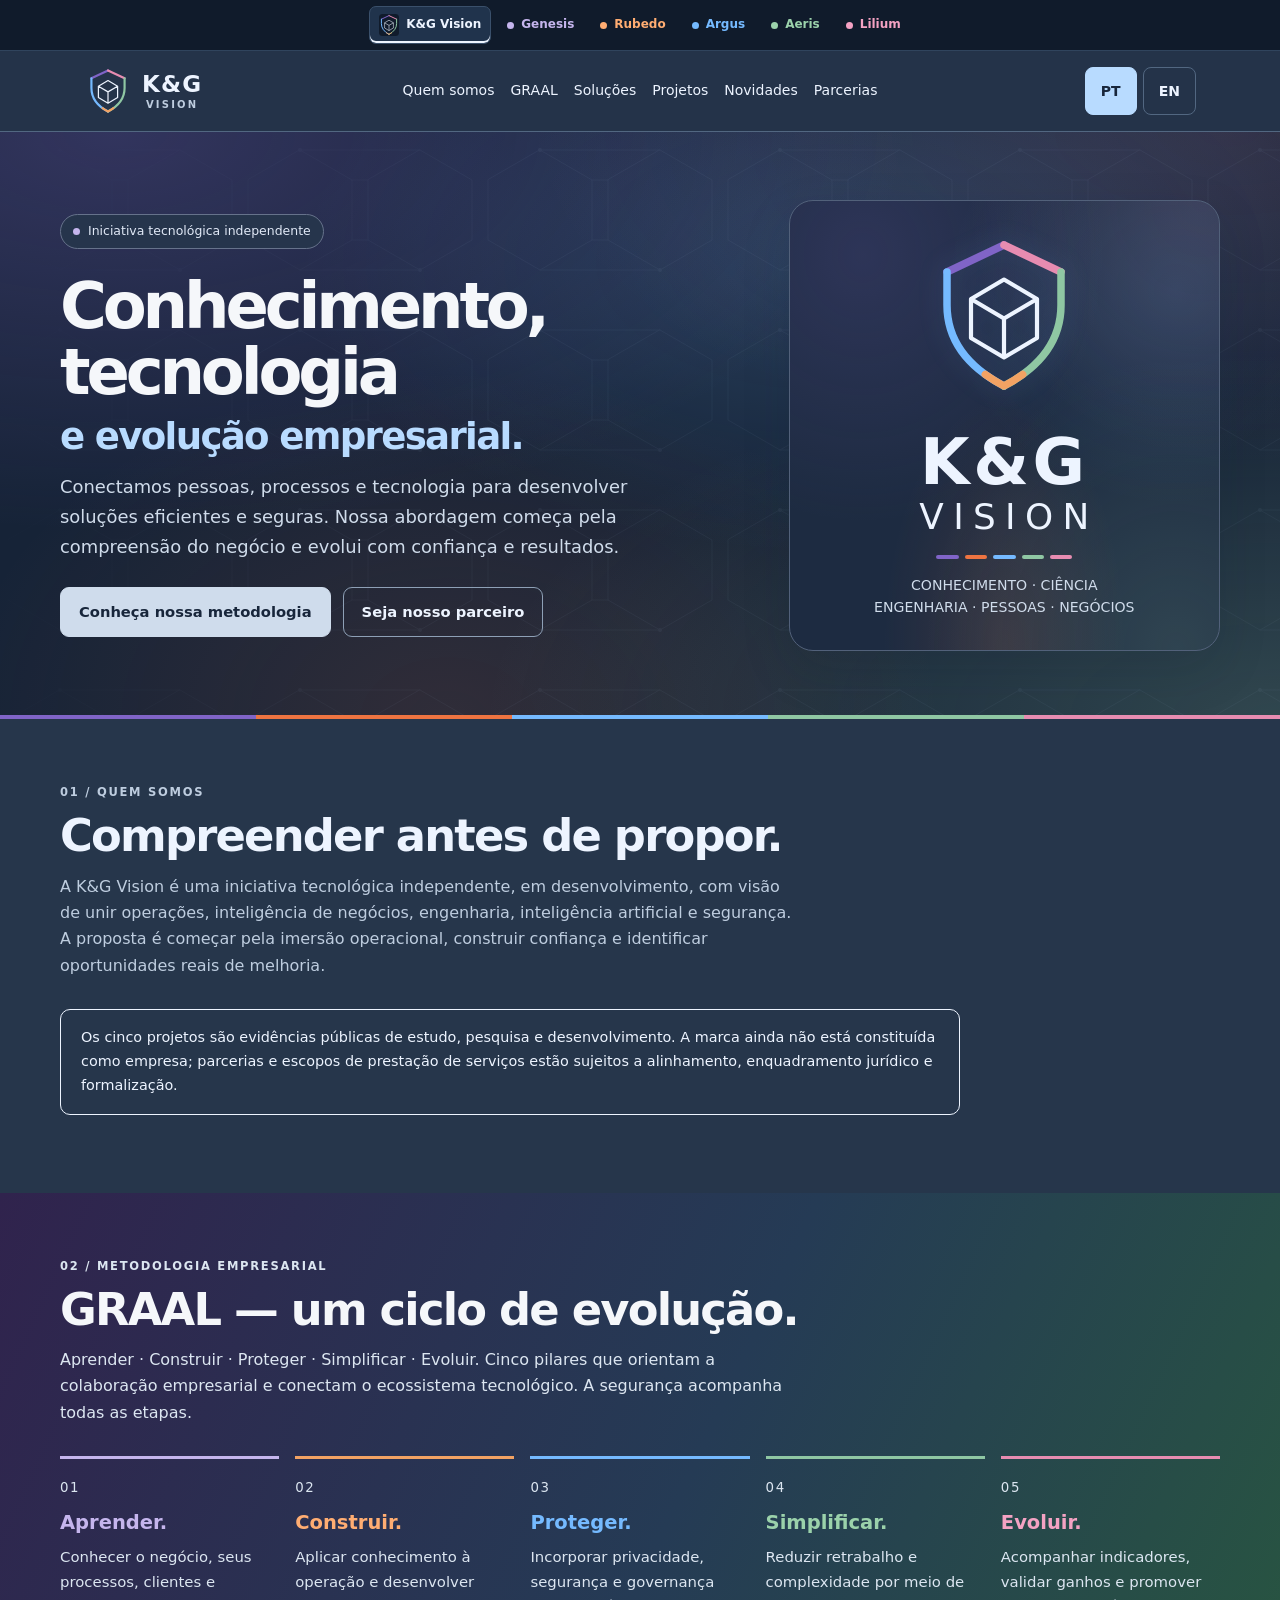
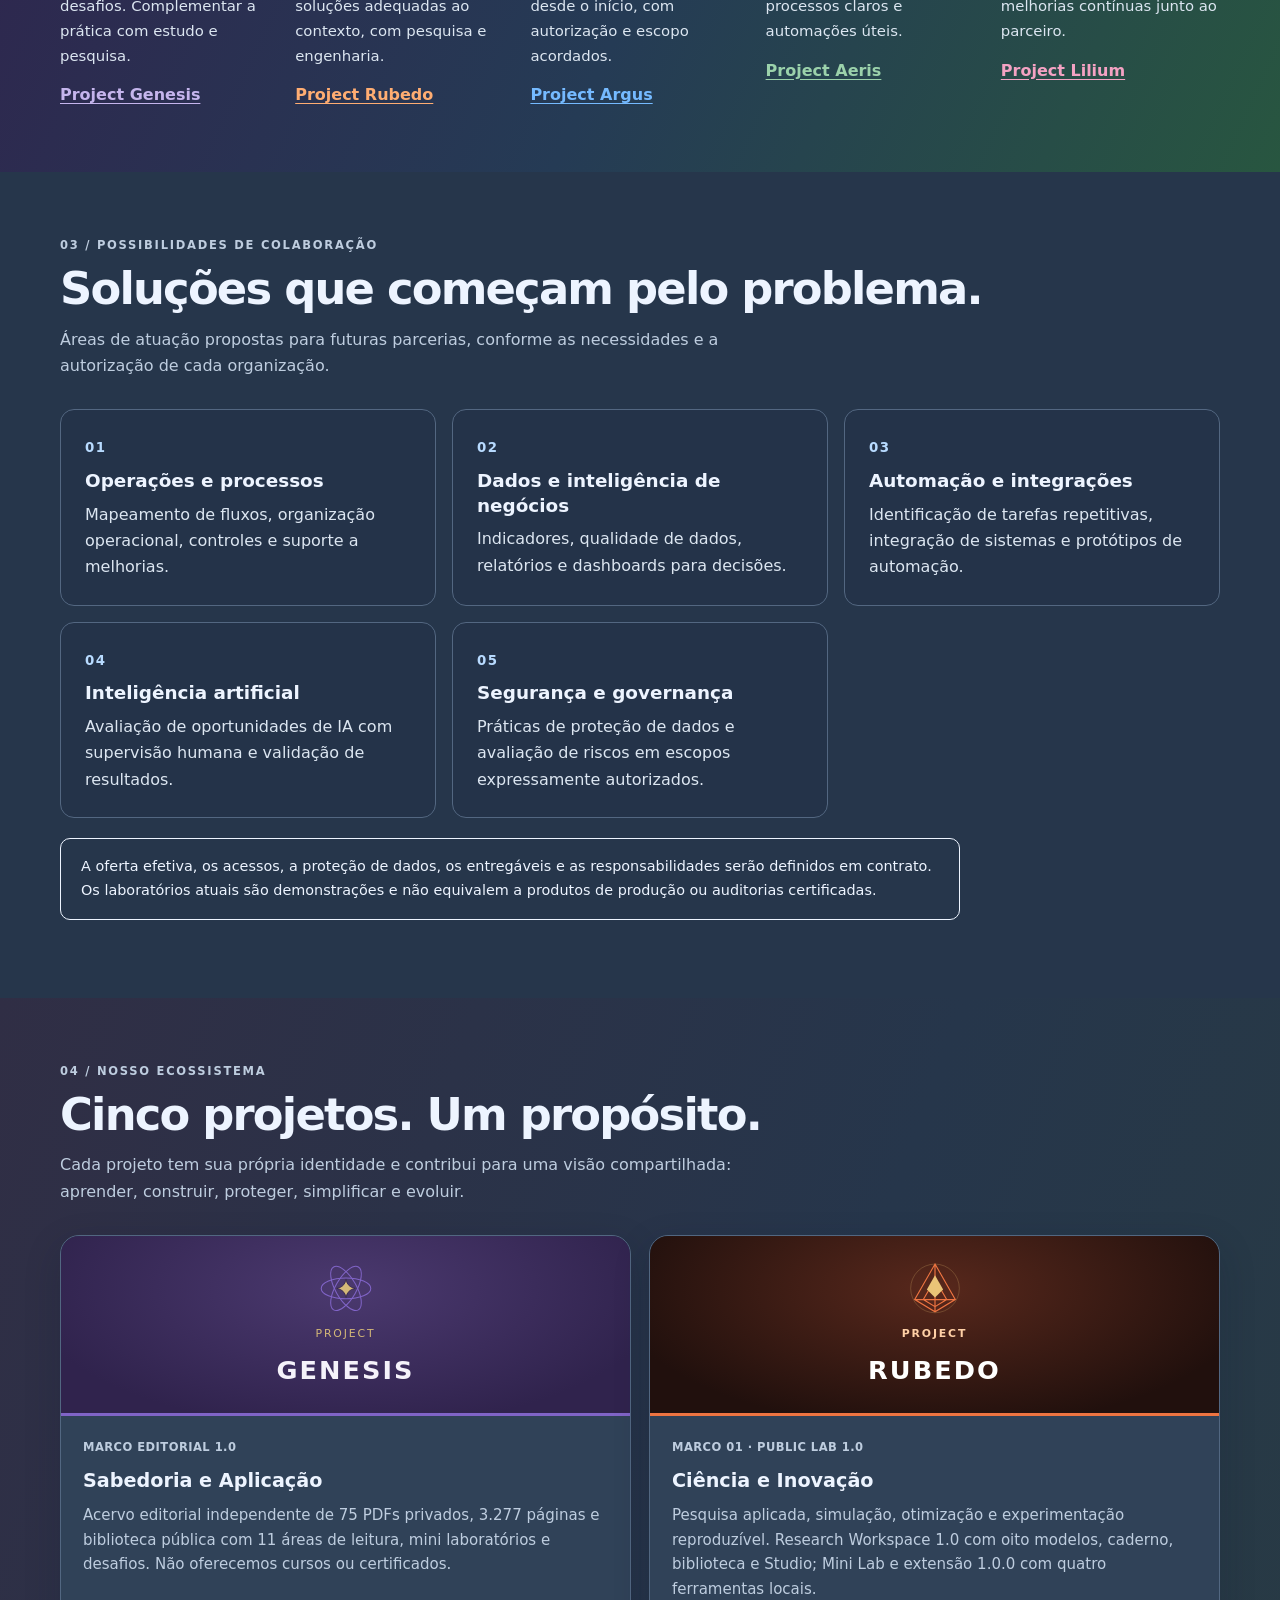
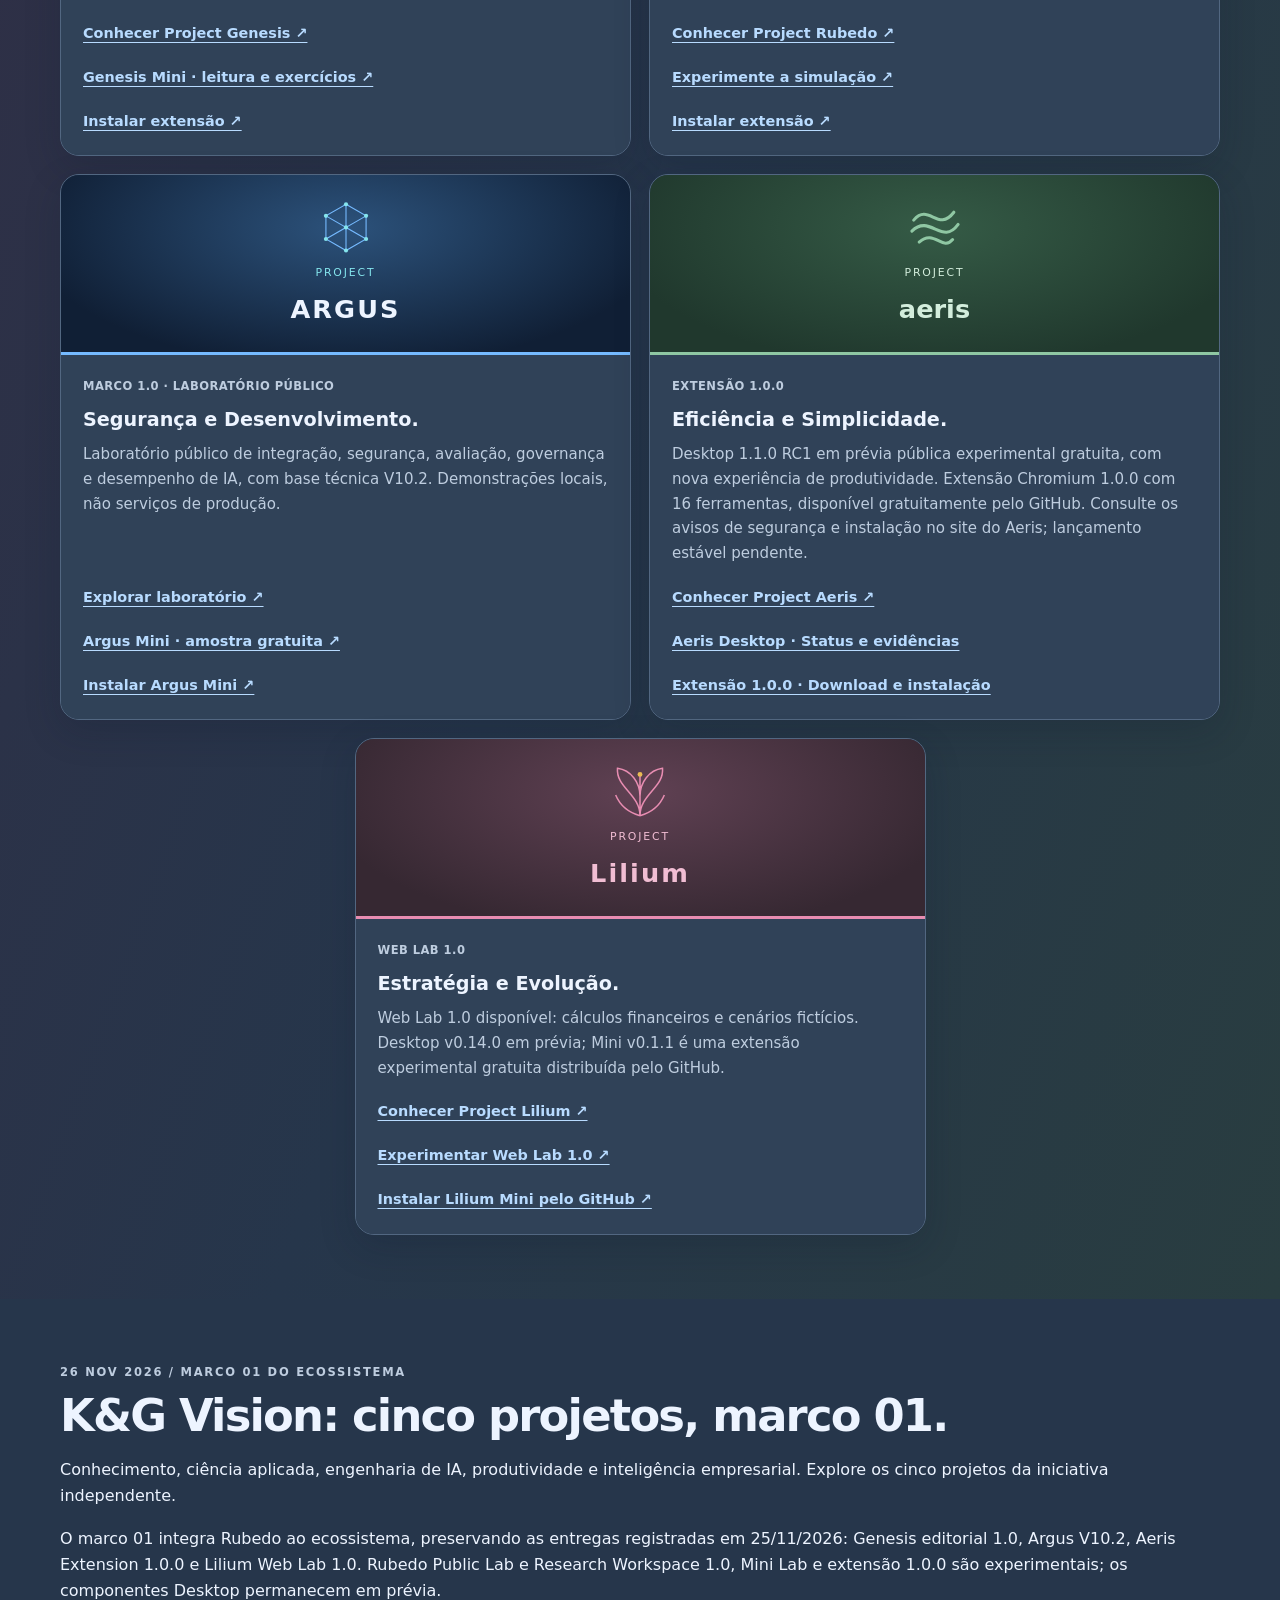
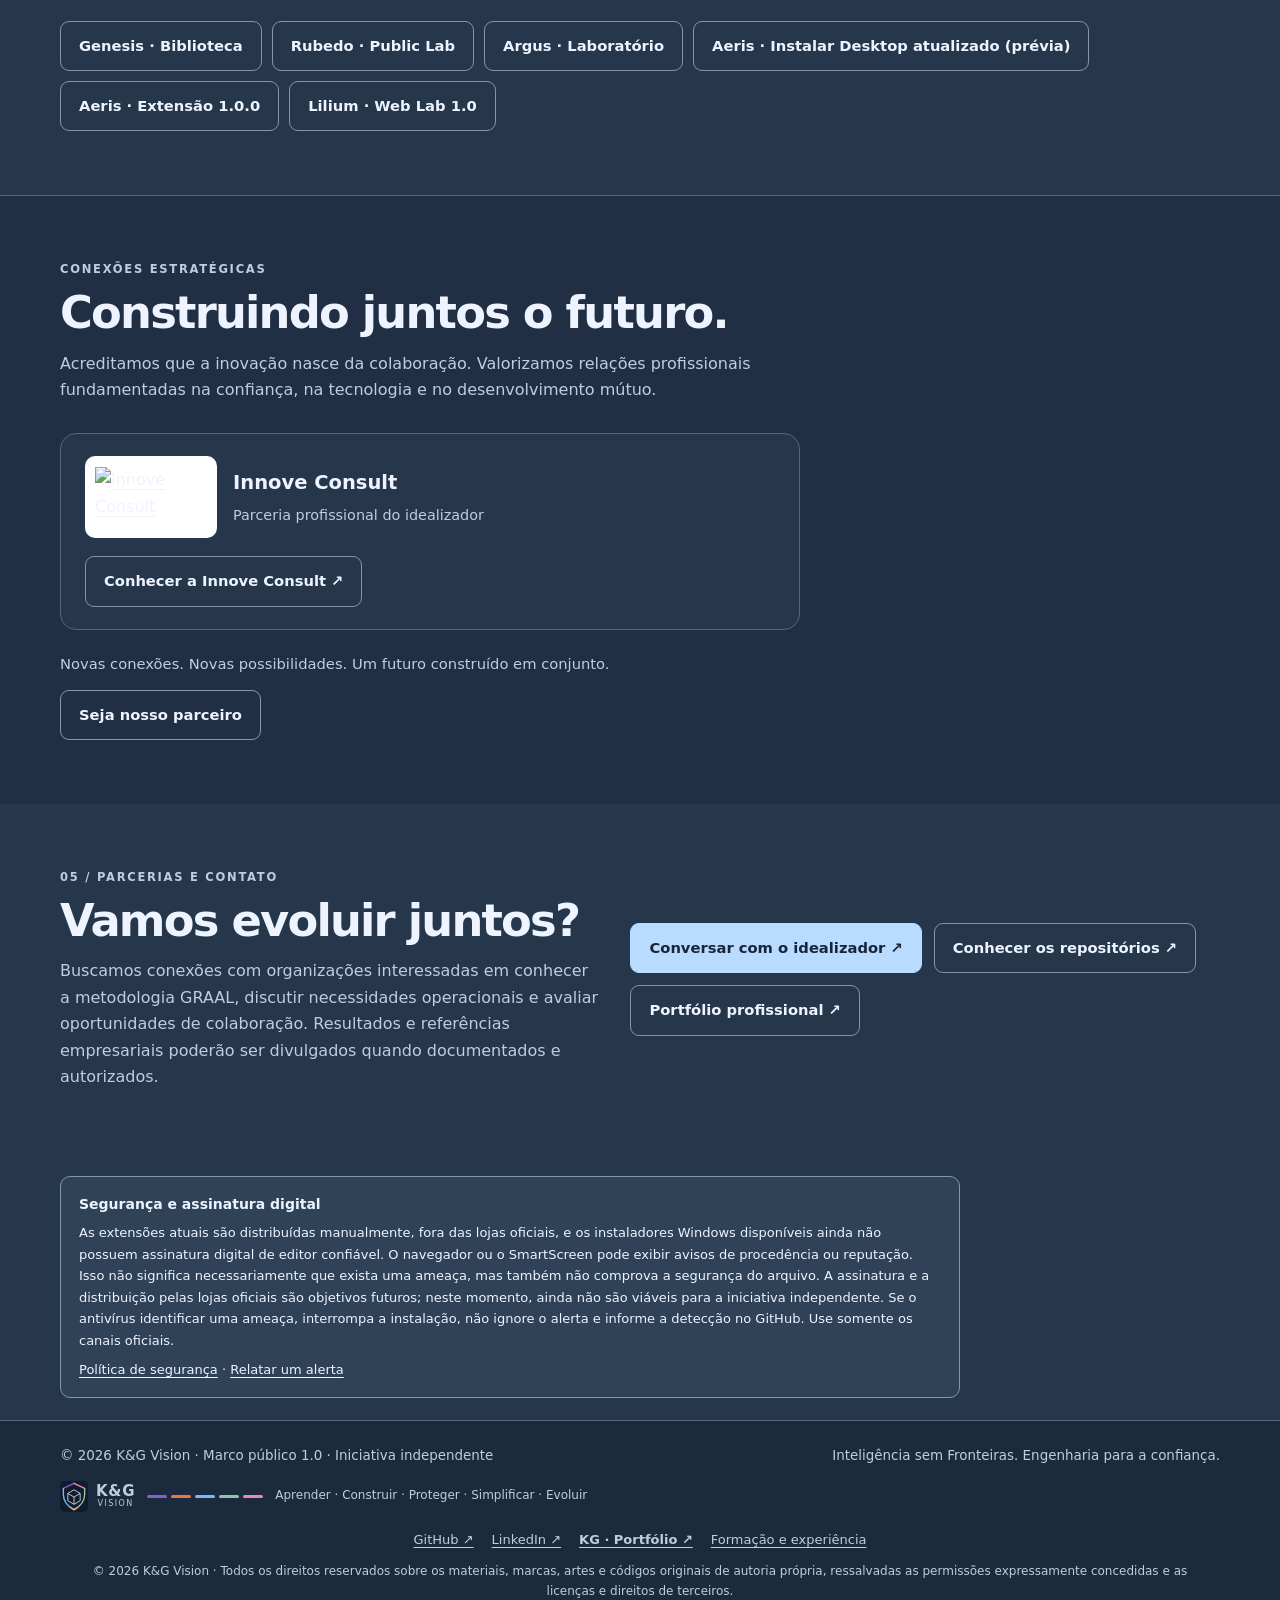
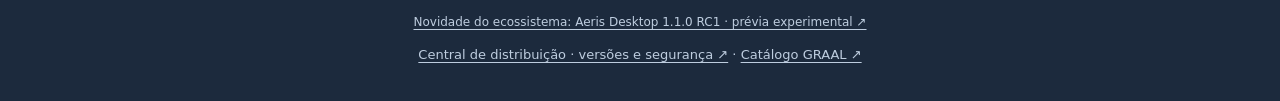
==== index.html @ 80f7e537 "docs(graal): add bilingual catalog link to institutional footer" ====
<!doctype html>
<html lang="pt-BR">
<head>
<meta charset="utf-8"><meta name="viewport" content="width=device-width,initial-scale=1">
<title>K&amp;G Vision — Inteligência sem Fronteiras</title>
<meta name="description" content="K&amp;G Vision: iniciativa independente de desenvolvimento empresarial, operações, dados, automação, IA e segurança. Conheça a metodologia GRAAL e os cinco projetos.">
<meta name="theme-color" content="#18263B"><meta property="og:title" content="K&amp;G Vision — Intelligence Without Boundaries"><meta property="og:description" content="Learn. Build. Protect. Simplify. Evolve. Conheça nossa metodologia de desenvolvimento empresarial e ecossistema tecnológico."><meta property="og:type" content="website"><meta property="og:url" content="https://kgasil.github.io/"><link rel="canonical" href="https://kgasil.github.io/"><link rel="icon" href="assets/kg-symbol.svg" type="image/svg+xml">
<style>
:root{--ink:#18283b;--muted:#53657a;--paper:#f5f7fa;--line:#dbe3ec;--navy:#101b2b;--purple:#8064c7;--blue:#75BAFF;--green:#8FC7A3}*{box-sizing:border-box}body{margin:0;color:var(--ink);background:var(--paper);font:16px/1.65 system-ui,-apple-system,BlinkMacSystemFont,"Segoe UI",sans-serif}a{color:inherit}button,a{-webkit-tap-highlight-color:transparent}a:focus-visible,button:focus-visible{outline:3px solid #2475bb;outline-offset:4px}a{text-underline-offset:4px}.wrap{max-width:1160px;width:calc(100% - 48px);margin:auto}.skip{position:absolute;left:-9999px}.skip:focus{left:12px;top:12px;z-index:10;background:white;padding:12px}header{background:#fff;border-bottom:1px solid var(--line)}.nav{min-height:82px;display:flex;align-items:center;justify-content:space-between;gap:24px}.brand{display:flex;align-items:center;gap:12px;font-weight:760;letter-spacing:.06em;text-decoration:none}.brand svg{width:37px;height:43px;color:#203650}.navlinks{display:flex;align-items:center;gap:22px;font-size:.9rem}.navlinks a{text-decoration:none}.languages{display:flex;gap:4px}.languages button{border:1px solid var(--line);background:#fff;color:var(--ink);font:inherit;font-size:.78rem;padding:6px 9px;border-radius:7px;cursor:pointer}.languages button[aria-pressed=true]{background:var(--navy);color:white;border-color:var(--navy)}.hero{padding:72px 0 65px;background:linear-gradient(135deg,#fff,#edf2f7)}.hero-grid{display:grid;grid-template-columns:1.22fr .78fr;gap:54px;align-items:center}.eyebrow{font-size:.72rem;font-weight:750;letter-spacing:.15em;text-transform:uppercase;color:var(--muted)}.status{display:inline-flex;align-items:center;gap:8px;border:1px solid #cdd8e4;border-radius:40px;padding:6px 12px;font-size:.78rem;color:#45566b}.dot{width:7px;height:7px;background:#8064c7;border-radius:50%}h1{font-size:clamp(2.8rem,6vw,5.5rem);line-height:1.04;letter-spacing:-.065em;margin:24px 0 16px;font-weight:750}h1 span{display:block;color:#345d85}.lead{max-width:620px;color:var(--muted);font-size:1.12rem;margin:0 0 26px}.actions{display:flex;gap:12px;flex-wrap:wrap}.btn{display:inline-flex;align-items:center;justify-content:center;padding:12px 18px;border-radius:9px;border:1px solid #bdcbd9;text-decoration:none;font-size:.92rem;font-weight:650}.btn.primary{background:var(--navy);color:white;border-color:var(--navy)}.btn:hover{filter:brightness(.95)}.mark-panel{background:var(--navy);border-radius:24px;min-height:320px;display:flex;flex-direction:column;align-items:center;justify-content:center;gap:16px;padding:32px;color:#f5f7fa;box-shadow:0 20px 65px #18283b1a}.mark-panel svg{width:132px;height:146px}.mark-panel strong{font-size:1.48rem;letter-spacing:.13em}.mark-panel p{font-size:.88rem;color:#b8cadc;margin:0;text-align:center}.colorline{display:flex;gap:5px;width:104px}.colorline i{height:3px;flex:1;border-radius:3px}.section{padding:64px 0}.section h2{font-size:clamp(1.8rem,4vw,2.8rem);line-height:1.12;letter-spacing:-.04em;margin:9px 0 12px}.intro{color:var(--muted);max-width:740px;margin:0 0 30px}.projects{display:grid;grid-template-columns:repeat(2,minmax(0,1fr));gap:18px}.project{border-radius:19px;overflow:hidden;display:flex;flex-direction:column;background:white;border:1px solid var(--line)}.project-top{height:180px;padding:22px;display:flex;flex-direction:column;align-items:center;justify-content:center;gap:6px}.project-top svg{height:88px;width:88px}.project-top small{font-size:.68rem;letter-spacing:.17em}.project-top strong{font-size:1.6rem;font-weight:730;letter-spacing:.08em}.genesis{background:#30234d;color:#f5f2fa}.genesis small{color:#d4b878}.vision{background:#101f35;color:#edf4ff}.vision small{color:#85e5ed}.aeris{background:#dcefe3;color:#285640}.project-body{padding:22px;display:flex;flex-direction:column;flex:1}.project-body h3{margin:8px 0 6px;font-size:1.2rem}.project-body p{color:var(--muted);margin:0 0 20px;font-size:.94rem;flex:1}.project-body a{font-size:.9rem;font-weight:700;color:#224e77}.phase{font-size:.75rem;color:var(--muted);font-weight:650;letter-spacing:.04em}.purpose{background:var(--navy);color:#edf4ff}.purpose .eyebrow,.purpose .intro{color:#b8cadc}.principles{display:grid;grid-template-columns:repeat(5,minmax(0,1fr));gap:22px;margin-top:30px}.principle{border-top:1px solid #3b5068;padding-top:18px}.principle strong{font-size:1.22rem}.principle p{color:#b8cadc;font-size:.93rem;margin:6px 0}.closing{display:flex;align-items:center;justify-content:space-between;gap:30px}.closing .intro{margin-bottom:0}footer{border-top:1px solid var(--line);background:#fff;padding:24px 0;color:var(--muted);font-size:.84rem}.foot{display:flex;justify-content:space-between;gap:24px;flex-wrap:wrap}@media(max-width:800px){.hero-grid{grid-template-columns:1fr;gap:32px}.projects{grid-template-columns:1fr}.project-top{height:155px}.principles{grid-template-columns:1fr}.closing{flex-direction:column;align-items:flex-start}.navlinks>a{display:none}.hero{padding:45px 0}.section{padding:44px 0}.mark-panel{min-height:260px}.wrap{width:calc(100% - 32px)}}@media(max-width:390px){.brand{font-size:.8rem;gap:8px}.nav{gap:8px}.mark-panel{padding:22px}}
</style>
<style>/* Ecosystem navigation and project identities */.ecosystem-nav{display:block!important;margin:0;overflow-x:auto;scrollbar-width:thin;white-space:nowrap;border-bottom:1px solid var(--eco-line);background:var(--eco-bg);font-size:12px}.ecosystem-inner{max-width:1200px;margin:auto;display:flex;align-items:center;gap:6px;padding:6px 28px;min-width:max-content}.ecosystem-nav .eco-label{color:var(--eco-muted);font-size:10px;letter-spacing:.12em;font-weight:700;margin-right:10px}.ecosystem-nav a{display:inline-flex;align-items:center;gap:7px;padding:8px 12px!important;border-radius:8px;border:1px solid transparent;text-decoration:none!important;color:var(--eco-ink);font-weight:650;line-height:1.2}.ecosystem-nav a:hover,.ecosystem-nav a[aria-current=page]{background:var(--eco-active);border-color:var(--eco-line)}.ecosystem-nav a[aria-current=page]{box-shadow:inset 0 -2px var(--accent)}.ecosystem-nav a i{display:block;width:8px;height:8px;border-radius:50%;background:var(--accent);flex:none}.eco-home{--accent:#8FAFCB}.eco-vision{--accent:#75BAFF}.eco-genesis{--accent:#8064C7}.eco-aeris{--accent:#508D70}.ecosystem-nav small{color:var(--eco-muted);font-weight:500;font-size:10px}@media(max-width:650px){.ecosystem-inner{padding:6px 16px}.ecosystem-nav .eco-label{display:none}.ecosystem-nav a{padding:8px 9px!important}.ecosystem-nav small{display:none}}:root{--eco-bg:#101b2b;--eco-line:#30445d;--eco-muted:#b8cadc;--eco-ink:#edf4ff;--eco-active:#22354b}header .ecosystem-nav a{color:#edf4ff}.project{scroll-margin-top:24px}.project-top.genesis{background:radial-gradient(ellipse at center,#45346a,#30234D 75%)}.project-top.vision{background:radial-gradient(ellipse at center,#21496c,#101F35 75%)}.project-top.aeris{background:linear-gradient(145deg,#F6FAF7,#DCEFE3)}.project{box-shadow:0 12px 36px #18283b09}.project-top{border-bottom:3px solid transparent}.project-top.genesis{border-bottom-color:#D4B878}.project-top.vision{border-bottom-color:#75BAFF}.project-top.aeris{border-bottom-color:#508D70}.phase{font-size:.72rem}.project-body .phase:last-child{display:block;border-top:1px solid var(--line);padding-top:12px}.mark-panel{background:radial-gradient(ellipse at 50% 35%,#233952,#101b2b 76%)}.hero h1 span{font-size:.58em;letter-spacing:-.045em;margin-top:12px}</style><style>/* K&G Vision — five-color institutional identity */
:root{--ink:#25334A;--muted:#53647A;--paper:#F5F7FA;--navy:#18263B;--purple:#8064C7;--blue:#75BAFF;--green:#8FC7A3;--line:#D9E2EA;--eco-bg:#18263B;--eco-line:#3A4A63;--eco-active:#30405B}
header{background:#F5F7FA;border-bottom-color:#D9E2EA}.brand svg{color:#25334A}.eco-home{--accent:#EDF4FF}.eco-vision{--accent:#75BAFF}.eco-genesis{--accent:#C5B5ED}.eco-aeris{--accent:#8FC7A3}
.ecosystem-nav .eco-vision{color:#75BAFF}.ecosystem-nav .eco-genesis{color:#C5B5ED}.ecosystem-nav .eco-aeris{color:#8FC7A3}
.hero{position:relative;isolation:isolate;overflow:hidden;color:#EDF4FF;background:radial-gradient(ellipse at 9% 0%,#8064C744,transparent 48%),radial-gradient(ellipse at 65% 22%,#75BAFF2E,transparent 45%),radial-gradient(ellipse at 100% 100%,#8FC7A337,transparent 44%),radial-gradient(ellipse at 96% 0%,#E78CB122,transparent 40%),radial-gradient(ellipse at 35% 100%,#EE74411F,transparent 42%),#162337;padding:68px 0}
.hero:after{content:"";height:4px;position:absolute;bottom:0;left:0;right:0;background:linear-gradient(90deg,#8064C7 0 20%,#EE7441 20% 40%,#75BAFF 40% 60%,#8FC7A3 60% 80%,#E78CB1 80% 100%)}
.hero .lead{color:#D0DCEB}.hero h1{color:#F5F7FA}.hero h1 span{color:#B8DBFF}.hero .status{color:#E0E8F6;border-color:#66728B;background:#26354C}.hero .dot{background:#C5B5ED}.hero .btn{border-color:#8EA0B6;color:#EDF4FF}.hero .btn.primary{background:#EDF4FF;border-color:#EDF4FF;color:#18263B}
.mark-panel{color:#EDF4FF;min-height:355px;background:radial-gradient(ellipse at 17% 12%,#8064C72B,transparent 48%),radial-gradient(ellipse at 90% 20%,#75BAFF24,transparent 42%),radial-gradient(ellipse at 90% 100%,#8FC7A329,transparent 46%),radial-gradient(ellipse at 96% 0%,#E78CB122,transparent 40%),radial-gradient(ellipse at 50% 100%,#EE744120,transparent 40%),#1D2B41;border:1px solid #52617A;box-shadow:0 18px 50px #101B2B22}.mark-panel svg{width:150px;height:165px;filter:drop-shadow(0 0 12px #75BAFF28)}.mark-panel p{color:#D0DCEB}.colorline{width:136px;gap:6px}.colorline i{height:4px}
#projetos{background:linear-gradient(110deg,#F5F2FA,#F5F7FA 49%,#F0F8F3)}.project{border-color:#D9E2EA}.project-top.genesis{background:radial-gradient(ellipse at 50% 30%,#4B396F,#30234D 80%)}.project-top.vision{background:radial-gradient(ellipse at 50% 30%,#2C527B,#101F35 80%)}.project-top.aeris{background:linear-gradient(135deg,#F6FAF7,#DCEFE3)}.project-top.genesis{border-bottom-color:#8064C7}.project-top.vision{border-bottom-color:#75BAFF}.project-top.aeris{border-bottom-color:#8FC7A3}.project-body{background:#FFFFFF}
.purpose{background:linear-gradient(115deg,#30234D 0%,#253B55 53%,#285640 100%);color:#EDF4FF}.purpose .intro,.purpose .eyebrow,.principle p{color:#DCE6F1}.principle:nth-child(1){border-top:3px solid #C5B5ED}.principle:nth-child(2){border-top:3px solid #F2A263}.principle:nth-child(3){border-top:3px solid #75BAFF}
.principle:nth-child(4){border-top:3px solid #8FC7A3}.principle:nth-child(5){border-top:3px solid #E78CB1}.principle a{display:inline-block;color:inherit;font-weight:650;margin-top:8px;text-decoration:underline;text-underline-offset:3px}
@media(min-width:801px) and (max-width:1100px){.principles{grid-template-columns:repeat(2,minmax(0,1fr))}}
#contato{background:#F5F7FA}#contato .btn.primary{background:#253B55;border-color:#253B55}.foot{color:#53647A}
@media(max-width:800px){.hero{padding:44px 0}.mark-panel{min-height:270px}.mark-panel svg{width:112px;height:124px}}
</style><style>/* Institutional comfort palette — calibrated against the five GRAAL project websites. */
:root{--paper:#26364B;--line:#526781;--ink:#EDF4FF;--muted:#BECDDF}
header{background:#243349;border-bottom-color:#526781}
#projetos{background:linear-gradient(110deg,#302E45,#26364B 49%,#293D40)}
.project{background:#304258;border-color:#526781;box-shadow:0 12px 36px #101B2B33}
.project-body{background:#304258}
.project-body a{color:#B8DBFF}
.project-top.aeris{background:radial-gradient(ellipse at 50% 30%,#355B46,#20382D 80%);color:#D3EDDC}
.project-top.aeris svg path{stroke:#8FC7A3}
.project-body .phase:last-child{border-top-color:#526781}
#contato{background:#26364B}
#contato .btn.primary{background:#B8DBFF;border-color:#B8DBFF;color:#18263B}
footer{background:#1C2A3D;border-top-color:#526781}
.foot{color:#BECDDF}
.languages button{background:#304258;border-color:#526781}
.hero .btn.primary{background:#CFDCEC;border-color:#CFDCEC}
.btn{border-color:#8296B0}
.kg-distribution-notice{background:#304258;color:#EDF4FF;border-color:#8296B0!important}
a:focus-visible,button:focus-visible{outline-color:#B8DBFF}
.skip:focus{background:#304258;color:#EDF4FF}
</style><style>.project-top:has(+ .project-body a[href="https://kgasil.github.io/lilium/"]){border-bottom:3px solid #E78CB1}.colorline{flex-wrap:nowrap}.colorline i{min-width:0;flex:1 1 0}.ecosystem-nav .eco-lilium{color:#F4B8CE}</style><style>.kg-footer-wordmark{display:inline-flex;flex-direction:column;line-height:1.02;align-items:center;white-space:nowrap}.kg-footer-wordmark b{font-size:15px;font-weight:750;letter-spacing:.05em}.kg-footer-wordmark small{font-size:8px;font-weight:500;letter-spacing:.18em;color:inherit}.brand .kg-nav-wordmark{display:flex;flex-direction:column;line-height:1;align-items:center;gap:2px;letter-spacing:0}.kg-nav-wordmark b{font-size:21px;font-weight:750;letter-spacing:.05em}.kg-nav-wordmark small{font-size:10px;font-weight:450;letter-spacing:.22em}.mark-panel .kg-hero-wordmark{display:flex;flex-direction:column;align-items:center;line-height:1;gap:5px;margin:16px 0 4px}.kg-hero-wordmark b{font-size:clamp(40px,5vw,72px);font-weight:750;letter-spacing:.055em}.kg-hero-wordmark span{font-size:clamp(21px,2.8vw,36px);font-weight:400;letter-spacing:.26em;padding-left:.26em}</style><style id="kg-ecosystem-layout">/* K&G Vision shared website navigation · v1.0. Same structure on every public page. */
.kg-site-header{position:relative!important;top:auto!important;z-index:5;background:var(--kg-head-bg);color:var(--kg-head-ink);padding:0!important;border:0;border-bottom:1px solid var(--kg-head-line);backdrop-filter:none!important}
nav.kg-ecosystem{display:block!important;box-sizing:border-box;width:100%;max-width:100%;margin:0;padding:0!important;background:var(--kg-eco-bg);color:#edf4ff;border-bottom:1px solid var(--kg-eco-line);overflow-x:auto;scrollbar-width:thin;white-space:nowrap;font:12px/1.3 system-ui,-apple-system,BlinkMacSystemFont,"Segoe UI",sans-serif;scroll-padding-inline:16px}
.kg-eco-inner{box-sizing:border-box;width:max-content;min-width:min(100%,1160px);margin:0 auto;display:flex;align-items:center;gap:6px;padding:7px 24px}
.kg-eco-label{font-size:10px;font-weight:700;letter-spacing:.12em;color:var(--kg-eco-muted);margin-right:8px;flex:none}
.kg-site-header nav.kg-ecosystem a{display:inline-flex!important;align-items:center;gap:8px;flex:none;color:#edf4ff;font-weight:500;line-height:1.3;white-space:nowrap;text-decoration:none!important;border:1px solid transparent;border-radius:8px;padding:8px 12px!important}
.kg-site-header nav.kg-ecosystem a .kg-eco-dot{width:8px;height:8px;border-radius:50%;background:var(--kg-accent);display:block;flex:none}
.kg-site-header nav.kg-ecosystem a:hover,.kg-site-header nav.kg-ecosystem a[aria-current="page"]{background:var(--kg-eco-active);border-color:var(--kg-eco-line)}
.kg-site-header nav.kg-ecosystem a[aria-current="page"]{color:var(--kg-accent);box-shadow:inset 0 -2px var(--kg-accent);font-weight:650}
.kg-eco-home{--kg-accent:#EDF4FF}.kg-eco-rubedo{--kg-accent:#EEA05B}.kg-eco-vision{--kg-accent:#75BAFF}.kg-eco-genesis{--kg-accent:#C5B5ED}.kg-eco-aeris{--kg-accent:#8FC7A3}.kg-eco-lilium{--kg-accent:#E78CB1}
.kg-site-header[data-project="genesis"] .kg-eco-genesis{--kg-accent:#D4B878}
.kg-site-header .kg-mainbar{box-sizing:border-box;width:min(1160px,100%);margin:auto;padding:12px 24px;min-height:82px;display:grid;grid-template-columns:max-content minmax(0,1fr) max-content;align-items:center;gap:22px}
.kg-site-header .kg-project-brand{display:inline-flex;align-items:center;gap:10px;white-space:nowrap;text-decoration:none!important;color:var(--kg-head-ink);line-height:1.1}
.kg-project-brand>img,.kg-project-brand>svg{display:block;flex:none;width:44px;height:44px;object-fit:contain}
.kg-brand-text{display:flex;flex-direction:column;gap:3px}
.kg-brand-text>small{display:block;font:600 9px/1.1 system-ui,sans-serif;letter-spacing:.12em;color:var(--kg-head-muted)}
.kg-brand-text>strong{display:block;font:750 16px/1.1 system-ui,sans-serif;letter-spacing:.1em}
.kg-brand-text.kg-institutional{align-items:center;gap:3px}
.kg-brand-text.kg-institutional>strong{font-size:23px;letter-spacing:.05em}
.kg-brand-text.kg-institutional>small{font-size:10px;letter-spacing:.22em}
.kg-site-header nav.kg-local-nav{display:flex!important;align-items:center;justify-content:flex-end;gap:16px;min-width:0;overflow-x:auto;white-space:nowrap;scrollbar-width:thin;margin:0;padding:4px 0;color:var(--kg-head-ink);font:13px/1.4 system-ui,sans-serif}
.kg-site-header nav.kg-local-nav a{display:inline-flex!important;align-items:center;flex:none;color:var(--kg-head-ink);font-weight:500;text-decoration:none;padding:6px 0!important}
.kg-site-header nav.kg-local-nav a:hover{text-decoration:underline;text-underline-offset:4px}
.kg-language{display:flex;align-items:center;gap:4px;flex:none}
.kg-site-header .kg-language button{font:600 12px/1.2 system-ui,sans-serif;min-width:36px;min-height:34px;cursor:pointer;border:1px solid var(--kg-head-line);border-radius:7px;background:transparent;color:var(--kg-head-ink);padding:6px 8px}
.kg-site-header .kg-language button[aria-pressed="true"]{background:var(--kg-lang-bg);color:var(--kg-lang-ink);border-color:var(--kg-lang-bg)}
.kg-site-header a:focus-visible,.kg-site-header button:focus-visible{outline:2px solid var(--kg-focus);outline-offset:2px}
.kg-site-header nav.kg-ecosystem a:focus-visible{outline-offset:-3px;outline-color:#fff}
@media(max-width:1050px){.kg-site-header .kg-mainbar{grid-template-columns:minmax(0,1fr) max-content;gap:8px 16px;min-height:82px}.kg-project-brand{grid-row:1;grid-column:1}.kg-language{grid-row:1;grid-column:2;justify-self:end}.kg-site-header nav.kg-local-nav{grid-row:2;grid-column:1/-1;justify-content:flex-start}}
@media(max-width:650px){.kg-eco-inner{padding:7px 16px}.kg-eco-label{display:none}.kg-site-header nav.kg-ecosystem a{padding:8px 10px!important}.kg-site-header .kg-mainbar{padding:10px 16px}.kg-project-brand>img,.kg-project-brand>svg{width:40px;height:40px}.kg-site-header nav.kg-local-nav{gap:14px}}
</style><style>/* Rubedo presentation wordmark: explicit contrast on the dark gradient. */
#rubedo-preview .project-top.rubedo{color:#FFF5EB}
#rubedo-preview .project-top.rubedo small{color:#FFD0A6!important;-webkit-text-fill-color:#FFD0A6!important;font-weight:750;opacity:1!important}
#rubedo-preview .project-top.rubedo strong{color:#FFFFFF!important;-webkit-text-fill-color:#FFFFFF!important;font-weight:800;opacity:1!important}
</style><style id="kg-project-card-balance">
/* Equal link spacing across all five cards; center the last card on wide screens. */
.projects .project-links{display:grid;gap:20px;margin-top:0;align-content:start}
.projects .project-links a{display:block;width:fit-content;max-width:100%;overflow-wrap:anywhere}
@media(min-width:801px){.projects>#lilium-preview{grid-column:1/-1;width:calc((100% - 18px)/2);justify-self:center}}
@media(max-width:800px){.projects>#lilium-preview{grid-column:auto;width:100%;justify-self:stretch}}
</style>
<style id="kg-graal-navigation-v2">
nav.kg-graal-bar{box-sizing:border-box!important;display:block!important;width:100%!important;max-width:none!important;margin:0!important;padding:0!important;background:#101B2B!important;color:#EDF4FF!important;border:0!important;border-bottom:1px solid #30445D!important;border-radius:0!important;overflow-x:auto!important;overflow-y:hidden!important;white-space:nowrap!important;scrollbar-width:thin;position:static!important;font:12px/1.3 system-ui,-apple-system,BlinkMacSystemFont,"Segoe UI",sans-serif!important}
nav.kg-graal-bar .kg-graal-inner{box-sizing:border-box!important;display:flex!important;align-items:center!important;justify-content:center!important;gap:6px!important;width:max-content!important;min-width:100%!important;max-width:none!important;margin:0 auto!important;padding:6px 20px!important}
nav.kg-graal-bar a{box-sizing:border-box!important;display:inline-flex!important;align-items:center!important;gap:7px!important;flex:none!important;white-space:nowrap!important;font:650 12px/1.3 system-ui,-apple-system,BlinkMacSystemFont,"Segoe UI",sans-serif!important;text-decoration:none!important;color:var(--graal-accent)!important;-webkit-text-fill-color:var(--graal-accent)!important;opacity:1!important;background:transparent!important;border:1px solid transparent!important;border-radius:7px!important;margin:0!important;padding:7px 9px!important;box-shadow:none!important}
nav.kg-graal-bar a::before,nav.kg-graal-bar a::after{content:none!important;display:none!important}
nav.kg-graal-bar a:hover,nav.kg-graal-bar a[aria-current]{background:#20334C!important;border-color:#3A506B!important}
nav.kg-graal-bar a[aria-current]{box-shadow:inset 0 -2px var(--graal-accent)!important}
nav.kg-graal-bar a:focus-visible{outline:2px solid var(--graal-accent)!important;outline-offset:-2px!important}
nav.kg-graal-bar .kg-graal-dot{display:block!important;width:7px!important;height:7px!important;flex:0 0 7px!important;border-radius:50%!important;background:var(--graal-accent)!important}
nav.kg-graal-bar .kg-graal-shield{display:block!important;width:20px!important;height:22px!important;max-width:none!important;flex:none!important;margin:0!important;object-fit:contain!important}
@media(max-width:650px){nav.kg-graal-bar .kg-graal-inner{padding:5px 10px!important;gap:3px!important}nav.kg-graal-bar a{padding:7px 8px!important}}
</style>
<style id="kg-purpose-visibility">
#graal.section.purpose{display:block!important;visibility:visible!important;opacity:1!important;height:auto!important;max-height:none!important;overflow:visible!important;color:#EDF4FF;padding:64px 0}
#graal>.wrap{display:block!important;visibility:visible!important;opacity:1!important;height:auto!important;max-height:none!important;overflow:visible!important}
#graal h2,#graal p,#graal .eyebrow,#graal .principle strong,#graal .principle a{visibility:visible!important;opacity:1!important}
#graal h2{color:#F5F7FA}#graal p,#graal .eyebrow{color:#DCE6F1}
#graal .principles{display:grid!important;visibility:visible!important;opacity:1!important;grid-template-columns:repeat(5,minmax(0,1fr));gap:22px}
#graal .principle{display:block!important;visibility:visible!important;opacity:1!important;min-width:0}
#graal .principle strong,#graal .principle a{color:var(--principle-color)}
#graal .principle:nth-child(1){--principle-color:#C5B5ED}#graal .principle:nth-child(2){--principle-color:#FFAD72}#graal .principle:nth-child(3){--principle-color:#75BAFF}#graal .principle:nth-child(4){--principle-color:#9BD2AB}#graal .principle:nth-child(5){--principle-color:#F4A2C3}
@media(max-width:1100px){#graal .principles{grid-template-columns:repeat(2,minmax(0,1fr))}}
@media(max-width:600px){#graal .principles{grid-template-columns:1fr}#graal.section.purpose{padding:44px 0}}
</style>

<style id="kg-subtle-hero-art">
@media screen {
.hero{position:relative;isolation:isolate;overflow:hidden}
.hero::before{content:"";position:absolute;inset:0;z-index:0;pointer-events:none;background:none;background-image:url("data:image/svg+xml,%3Csvg xmlns='http://www.w3.org/2000/svg' width='240' height='180' viewBox='0 0 240 180'%3E%3Cg fill='none' stroke='%23B9D4F2' stroke-width='.85' stroke-linecap='round' stroke-linejoin='round'%3E%3Cpath d='M60 18L112 48V108L60 138L8 108V48ZM180 18L232 48V108L180 138L128 108V48ZM60 18L180 18M60 138H180M112 48L128 48M112 108H128'/%3E%3Cg fill='%23B9D4F2' stroke='none'%3E%3Ccircle cx='60' cy='18' r='2'/%3E%3Ccircle cx='180' cy='138' r='2'/%3E%3C/g%3E%3C/g%3E%3C/svg%3E");background-repeat:repeat;background-size:240px 180px;opacity:0.055;mask-image:linear-gradient(100deg,transparent 0%,#000 38%,#000 100%);-webkit-mask-image:linear-gradient(100deg,transparent 0%,#000 38%,#000 100%)}
.hero>.wrap{position:relative;z-index:1}
@media(max-width:700px){.hero::before{opacity:calc(0.055 * .65);background-size:200px 150px;mask-image:linear-gradient(90deg,transparent,#000);-webkit-mask-image:linear-gradient(90deg,transparent,#000)}}
}
</style>
<!-- kg-distribution-notice-v1 -->
<style id="kg-mainbar-rubedo-layout">
/* Main header aligned to the Rubedo reference; project palettes remain local. */
.kg-site-header .kg-mainbar{box-sizing:border-box;width:100%;max-width:1160px;margin:0 auto;padding:15px 24px;min-height:80px;display:grid;grid-template-columns:minmax(180px,1fr) minmax(0,max-content) minmax(180px,1fr);align-items:center;gap:16px}
.kg-site-header .kg-project-brand{grid-row:1;grid-column:1;justify-self:start;display:inline-flex;align-items:center;gap:10px;line-height:1.15;margin:0;padding:0;min-width:0}
.kg-site-header .kg-project-brand>img,.kg-site-header .kg-project-brand>svg{display:block;width:48px;height:48px;max-width:none;flex:none;object-fit:contain;margin:0}
.kg-site-header .kg-brand-text{display:flex;flex-direction:column;gap:0;line-height:1.15}
.kg-site-header .kg-brand-text>small{font:700 10px/1.15 system-ui,sans-serif;letter-spacing:.12em}
.kg-site-header .kg-brand-text>strong{font:800 23px/1.15 system-ui,sans-serif;letter-spacing:.1em}
.kg-site-header .kg-brand-text.kg-institutional{align-items:center;gap:2px}
.kg-site-header .kg-brand-text.kg-institutional>strong{letter-spacing:.05em}
.kg-site-header .kg-brand-text.kg-institutional>small{letter-spacing:.22em}
.kg-site-header nav.kg-local-nav{grid-row:1;grid-column:2;order:0;display:flex!important;align-items:center;justify-content:center;justify-content:safe center;gap:16px;width:100%;max-width:100%;min-width:0;flex-wrap:nowrap;overflow-x:auto;white-space:nowrap;scrollbar-width:thin;margin:0;padding:0;font:14px/1.4 system-ui,sans-serif}
.kg-site-header nav.kg-local-nav a{display:inline-flex!important;align-items:center;flex:none;font-weight:500;padding:6px 0!important}
.kg-site-header .kg-language{grid-row:1;grid-column:3;justify-self:end;display:flex;align-items:center;gap:6px;margin:0}
.kg-site-header .kg-language button{box-sizing:border-box;min-width:52px;min-height:48px;padding:10px 15px;border-radius:8px;font:650 14px/1.2 system-ui,sans-serif;margin:0}
@media(max-width:1050px){.kg-site-header .kg-mainbar{grid-template-columns:minmax(0,1fr) max-content;gap:8px 16px;padding:12px 24px}.kg-site-header .kg-language{grid-column:2}.kg-site-header nav.kg-local-nav{grid-row:2;grid-column:1/-1;justify-content:flex-start;justify-content:safe center;padding:4px 0}}
@media(max-width:650px){.kg-site-header .kg-mainbar{padding:12px 18px;gap:8px 12px}.kg-site-header .kg-project-brand>img,.kg-site-header .kg-project-brand>svg{width:40px;height:40px}.kg-site-header .kg-brand-text>strong{font-size:20px}.kg-site-header nav.kg-local-nav{gap:14px}.kg-site-header .kg-language button{min-width:44px;min-height:44px;padding:8px 11px}}
</style>
<style id="kg-hero-pillars-layout">.mark-panel .kg-hero-pillars{text-align:center;width:100%;line-height:1.55}.mark-panel .kg-hero-pillars span{display:block;white-space:nowrap}@media(max-width:420px){.mark-panel .kg-hero-pillars{font-size:clamp(.62rem,2.8vw,.82rem)}}</style>
<style>/* kg-institutional-business-v1 */.kg-business-headline{font-size:clamp(2.5rem,5vw,4.8rem);overflow-wrap:anywhere}.kg-business-grid{display:grid;grid-template-columns:repeat(3,minmax(0,1fr));gap:16px;margin-top:26px}.kg-business-card{padding:24px;border:1px solid #536781;border-radius:14px;background:#243349;color:#EDF4FF}.kg-business-card h3{font-size:1.15rem;line-height:1.35;margin:8px 0}.kg-business-card p{color:#DCE6F1;margin:0}.kg-business-card small{color:#B8DBFF;font-weight:700;letter-spacing:.12em}.kg-business-note{padding:16px 20px;border:1px solid currentColor;border-radius:10px;max-width:900px;font-size:.9rem;margin-top:20px}#graal .principles{display:grid!important;grid-template-columns:repeat(5,minmax(0,1fr));gap:16px}#graal .principle small{display:block;color:#DCE6F1;letter-spacing:.12em;margin-bottom:8px}#graal .principle{min-width:0}#proposito.section{color:inherit}@media(max-width:1100px){#graal .principles,.kg-business-grid{grid-template-columns:repeat(2,minmax(0,1fr))}}@media(max-width:600px){#graal .principles,.kg-business-grid{grid-template-columns:1fr}.kg-business-card{padding:18px}}</style></head><body>
<a class="skip" href="#main" data-pt="Ir ao conteúdo" data-en="Skip to content">Ir ao conteúdo</a>
<header class="kg-site-header" data-project="home" style="--kg-eco-bg:#18263B;--kg-eco-line:#3A4A63;--kg-eco-muted:#B8CADC;--kg-eco-active:#30405B;--kg-head-bg:#243349;--kg-head-ink:#EDF4FF;--kg-head-muted:#BECDDF;--kg-head-line:#526781;--kg-lang-bg:#B8DBFF;--kg-lang-ink:#18263B;--kg-focus:#B8DBFF"><nav class="kg-graal-bar" aria-label="K&amp;G Vision ecosystem"><div class="kg-graal-inner"><a href="https://kgasil.github.io/" style="--graal-accent:#EDF4FF" aria-current="page"><img class="kg-graal-shield" src="https://kgasil.github.io/assets/kg-symbol.svg" width="20" height="22" alt="">K&amp;G Vision</a><a href="https://kgasil.github.io/genesis/" style="--graal-accent:#C5B5ED"><i class="kg-graal-dot" aria-hidden="true"></i>Genesis</a><a href="https://kgasil.github.io/rubedo/" style="--graal-accent:#FFAD72"><i class="kg-graal-dot" aria-hidden="true"></i>Rubedo</a><a href="https://kgasil.github.io/argus/" style="--graal-accent:#75BAFF"><i class="kg-graal-dot" aria-hidden="true"></i>Argus</a><a href="https://kgasil.github.io/aeris/" style="--graal-accent:#9BD2AB"><i class="kg-graal-dot" aria-hidden="true"></i>Aeris</a><a href="https://kgasil.github.io/lilium/" style="--graal-accent:#F4A2C3"><i class="kg-graal-dot" aria-hidden="true"></i>Lilium</a></div></nav><div class="kg-mainbar"><a class="kg-project-brand" href="#inicio" aria-label="K&amp;G Vision"><svg xmlns="http://www.w3.org/2000/svg" viewBox="0 0 100 110" aria-hidden="true"><path d="M12 26L50 8" fill="none" stroke="#8064C7" stroke-width="5" stroke-linecap="round" stroke-linejoin="round"/><path d="M50 8L88 26" fill="none" stroke="#E78CB1" stroke-width="5" stroke-linecap="round" stroke-linejoin="round"/><path d="M12 26V48Q12 82 50 102" fill="none" stroke="#75BAFF" stroke-width="5" stroke-linecap="round"/><path d="M88 26V48Q88 82 50 102" fill="none" stroke="#8FC7A3" stroke-width="5" stroke-linecap="round"/><path d="M37.55 94.35Q43.16 98.4 50 102Q56.84 98.4 62.45 94.35" fill="none" stroke="#F2A263" stroke-width="5" stroke-linecap="round" stroke-linejoin="round"/><path d="M50 31L72 44V70L50 83L28 70V44ZM28 44L50 57L72 44M50 57V83" fill="none" stroke="currentColor" stroke-width="2.8" stroke-linejoin="round"/></svg><span class="kg-brand-text kg-institutional"><strong>K&amp;G</strong><small>VISION</small></span></a><nav class="kg-local-nav" aria-label="Navigation"><a href="#proposito" data-pt="Quem somos" data-en="About">Quem somos</a><a href="#graal" data-pt="GRAAL" data-en="GRAAL">GRAAL</a><a href="#solucoes" data-pt="Soluções" data-en="Solutions">Soluções</a><a href="#projetos" data-pt="Projetos" data-en="Projects">Projetos</a><a href="#novidades" data-pt="Novidades" data-en="News">Novidades</a><a href="#contato" data-pt="Parcerias" data-en="Partnerships">Parcerias</a></nav><div class="kg-language" aria-label="Language"><button type="button" id="pt" aria-pressed="true">PT</button><button type="button" id="en" aria-pressed="false">EN</button></div></div></header>
<main id="main"><section class="hero" id="inicio"><div class="wrap hero-grid"><div><div class="status"><i class="dot"></i><span data-pt="Iniciativa tecnológica independente" data-en="Independent technology initiative">Iniciativa tecnológica independente</span></div><h1 class="kg-business-headline"><b style="font:inherit" data-pt="Conhecimento, tecnologia" data-en="Knowledge, technology">Conhecimento, tecnologia</b> <span data-pt="e evolução empresarial." data-en="and business evolution.">e evolução empresarial.</span></h1><p class="lead" data-pt="Conectamos pessoas, processos e tecnologia para desenvolver soluções eficientes e seguras. Nossa abordagem começa pela compreensão do negócio e evolui com confiança e resultados." data-en="We connect people, processes and technology to develop efficient, secure solutions. Our approach begins with understanding the business and evolves through trust and results.">Conectamos pessoas, processos e tecnologia para desenvolver soluções eficientes e seguras. Nossa abordagem começa pela compreensão do negócio e evolui com confiança e resultados.</p><div class="actions"><a class="btn primary" href="#graal" data-pt="Conheça nossa metodologia" data-en="Explore our methodology">Conheça nossa metodologia</a><a class="btn" href="#contato" data-pt="Seja nosso parceiro" data-en="Explore a partnership">Seja nosso parceiro</a></div></div><div class="mark-panel"><svg xmlns="http://www.w3.org/2000/svg" viewBox="0 0 100 110" aria-hidden="true"><path d="M12 26L50 8" fill="none" stroke="#8064C7" stroke-width="5" stroke-linecap="round" stroke-linejoin="round"/><path d="M50 8L88 26" fill="none" stroke="#E78CB1" stroke-width="5" stroke-linecap="round" stroke-linejoin="round"/><path d="M12 26V48Q12 82 50 102" fill="none" stroke="#75BAFF" stroke-width="5" stroke-linecap="round"/><path d="M88 26V48Q88 82 50 102" fill="none" stroke="#8FC7A3" stroke-width="5" stroke-linecap="round"/><path d="M37.55 94.35Q43.16 98.4 50 102Q56.84 98.4 62.45 94.35" fill="none" stroke="#F2A263" stroke-width="5" stroke-linecap="round" stroke-linejoin="round"/><path d="M50 31L72 44V70L50 83L28 70V44ZM28 44L50 57L72 44M50 57V83" fill="none" stroke="currentColor" stroke-width="2.8" stroke-linejoin="round"/></svg><div class="kg-hero-wordmark" aria-label="K&amp;G Vision"><b>K&amp;G</b><span>VISION</span></div><div class="colorline" aria-hidden="true"><i style="background:#8064c7"></i><i style="background:#EE7441"></i><i style="background:#75BAFF"></i><i style="background:#8FC7A3"></i><i style="background:#E78CB1"></i></div><p class="kg-hero-pillars"><span data-pt="CONHECIMENTO · CIÊNCIA" data-en="KNOWLEDGE · SCIENCE">CONHECIMENTO · CIÊNCIA</span><span data-pt="ENGENHARIA · PESSOAS · NEGÓCIOS" data-en="ENGINEERING · PEOPLE · BUSINESS">ENGENHARIA · PESSOAS · NEGÓCIOS</span></p></div></div></section>
<section id="proposito" class="section"><div class="wrap"><div class="eyebrow" data-pt="01 / Quem somos" data-en="01 / About us">01 / Quem somos</div><h2 data-pt="Compreender antes de propor." data-en="Understand before proposing.">Compreender antes de propor.</h2><p class="intro" data-pt="A K&amp;G Vision é uma iniciativa tecnológica independente, em desenvolvimento, com visão de unir operações, inteligência de negócios, engenharia, inteligência artificial e segurança. A proposta é começar pela imersão operacional, construir confiança e identificar oportunidades reais de melhoria." data-en="K&amp;G Vision is an independent technology initiative in development, aiming to connect operations, business intelligence, engineering, AI and security. Our approach begins with operational immersion, builds trust and identifies real improvement opportunities.">A K&amp;G Vision é uma iniciativa tecnológica independente, em desenvolvimento, com visão de unir operações, inteligência de negócios, engenharia, inteligência artificial e segurança. A proposta é começar pela imersão operacional, construir confiança e identificar oportunidades reais de melhoria.</p><p class="kg-business-note data-pt="Os cinco projetos são evidências públicas de estudo, pesquisa e desenvolvimento. A marca ainda não está constituída como empresa; parcerias e escopos de prestação de serviços estão sujeitos a alinhamento, enquadramento jurídico e formalização." data-en="The five projects are public evidence of study, research and development. The brand is not yet incorporated as a company; partnerships and service scopes are subject to alignment, legal eligibility and formal agreement.">Os cinco projetos são evidências públicas de estudo, pesquisa e desenvolvimento. A marca ainda não está constituída como empresa; parcerias e escopos de prestação de serviços estão sujeitos a alinhamento, enquadramento jurídico e formalização.</p></div></section>
<section id="graal" class="section purpose"><div class="wrap"><div class="eyebrow" data-pt="02 / Metodologia empresarial" data-en="02 / Business methodology">02 / Metodologia empresarial</div><h2 data-pt="GRAAL — um ciclo de evolução." data-en="GRAAL — a cycle of evolution.">GRAAL — um ciclo de evolução.</h2><p class="intro" data-pt="Aprender · Construir · Proteger · Simplificar · Evoluir. Cinco pilares que orientam a colaboração empresarial e conectam o ecossistema tecnológico. A segurança acompanha todas as etapas." data-en="Learn · Build · Protect · Simplify · Evolve. Five pillars guide business collaboration and connect the technology ecosystem. Security accompanies every stage.">Aprender · Construir · Proteger · Simplificar · Evoluir. Cinco pilares que orientam a colaboração empresarial e conectam o ecossistema tecnológico. A segurança acompanha todas as etapas.</p><div class="principles"><div class="principle"><small>01</small><strong data-pt="Aprender." data-en="Learn.">Aprender.</strong><p data-pt="Conhecer o negócio, seus processos, clientes e desafios. Complementar a prática com estudo e pesquisa." data-en="Understand the business, processes, customers and challenges. Complement practice with study and research.">Conhecer o negócio, seus processos, clientes e desafios. Complementar a prática com estudo e pesquisa.</p><a href="https://kgasil.github.io/genesis/">Project Genesis</a></div><div class="principle"><small>02</small><strong data-pt="Construir." data-en="Build.">Construir.</strong><p data-pt="Aplicar conhecimento à operação e desenvolver soluções adequadas ao contexto, com pesquisa e engenharia." data-en="Apply knowledge to operations and build context-appropriate solutions through research and engineering.">Aplicar conhecimento à operação e desenvolver soluções adequadas ao contexto, com pesquisa e engenharia.</p><a href="https://kgasil.github.io/rubedo/">Project Rubedo</a></div><div class="principle"><small>03</small><strong data-pt="Proteger." data-en="Protect.">Proteger.</strong><p data-pt="Incorporar privacidade, segurança e governança desde o início, com autorização e escopo acordados." data-en="Embed privacy, security and governance from the start, within authorized and agreed scope.">Incorporar privacidade, segurança e governança desde o início, com autorização e escopo acordados.</p><a href="https://kgasil.github.io/argus/">Project Argus</a></div><div class="principle"><small>04</small><strong data-pt="Simplificar." data-en="Simplify.">Simplificar.</strong><p data-pt="Reduzir retrabalho e complexidade por meio de processos claros e automações úteis." data-en="Reduce rework and complexity through clear processes and useful automation.">Reduzir retrabalho e complexidade por meio de processos claros e automações úteis.</p><a href="https://kgasil.github.io/aeris/">Project Aeris</a></div><div class="principle"><small>05</small><strong data-pt="Evoluir." data-en="Evolve.">Evoluir.</strong><p data-pt="Acompanhar indicadores, validar ganhos e promover melhorias contínuas junto ao parceiro." data-en="Track metrics, validate improvements and evolve continuously with the partner.">Acompanhar indicadores, validar ganhos e promover melhorias contínuas junto ao parceiro.</p><a href="https://kgasil.github.io/lilium/">Project Lilium</a></div></div></div></section>
<section id="solucoes" class="section"><div class="wrap"><div class="eyebrow" data-pt="03 / Possibilidades de colaboração" data-en="03 / Collaboration opportunities">03 / Possibilidades de colaboração</div><h2 data-pt="Soluções que começam pelo problema." data-en="Solutions that start with the problem.">Soluções que começam pelo problema.</h2><p class="intro" data-pt="Áreas de atuação propostas para futuras parcerias, conforme as necessidades e a autorização de cada organização." data-en="Proposed areas for future partnerships, subject to each organization's needs and authorization.">Áreas de atuação propostas para futuras parcerias, conforme as necessidades e a autorização de cada organização.</p><div class="kg-business-grid"><article class="kg-business-card"><small>01</small><h3 data-pt="Operações e processos" data-en="Operations and processes">Operações e processos</h3><p data-pt="Mapeamento de fluxos, organização operacional, controles e suporte a melhorias." data-en="Workflow mapping, operational organization, controls and improvement support.">Mapeamento de fluxos, organização operacional, controles e suporte a melhorias.</p></article><article class="kg-business-card"><small>02</small><h3 data-pt="Dados e inteligência de negócios" data-en="Data and business intelligence">Dados e inteligência de negócios</h3><p data-pt="Indicadores, qualidade de dados, relatórios e dashboards para decisões." data-en="Metrics, data quality, reports and dashboards for decisions.">Indicadores, qualidade de dados, relatórios e dashboards para decisões.</p></article><article class="kg-business-card"><small>03</small><h3 data-pt="Automação e integrações" data-en="Automation and integrations">Automação e integrações</h3><p data-pt="Identificação de tarefas repetitivas, integração de sistemas e protótipos de automação." data-en="Identification of repetitive tasks, system integration and automation prototypes.">Identificação de tarefas repetitivas, integração de sistemas e protótipos de automação.</p></article><article class="kg-business-card"><small>04</small><h3 data-pt="Inteligência artificial" data-en="Artificial intelligence">Inteligência artificial</h3><p data-pt="Avaliação de oportunidades de IA com supervisão humana e validação de resultados." data-en="Evaluation of AI opportunities with human oversight and results validation.">Avaliação de oportunidades de IA com supervisão humana e validação de resultados.</p></article><article class="kg-business-card"><small>05</small><h3 data-pt="Segurança e governança" data-en="Security and governance">Segurança e governança</h3><p data-pt="Práticas de proteção de dados e avaliação de riscos em escopos expressamente autorizados." data-en="Data protection practices and risk assessment within expressly authorized scopes.">Práticas de proteção de dados e avaliação de riscos em escopos expressamente autorizados.</p></article></div><p class="kg-business-note data-pt="A oferta efetiva, os acessos, a proteção de dados, os entregáveis e as responsabilidades serão definidos em contrato. Os laboratórios atuais são demonstrações e não equivalem a produtos de produção ou auditorias certificadas." data-en="Actual services, access, data protection, deliverables and responsibilities will be defined in a contract. Current labs are demonstrations, not production products or certified audits.">A oferta efetiva, os acessos, a proteção de dados, os entregáveis e as responsabilidades serão definidos em contrato. Os laboratórios atuais são demonstrações e não equivalem a produtos de produção ou auditorias certificadas.</p></div></section>
<section id="projetos" class="section"><div class="wrap"><div class="eyebrow" data-pt="04 / Nosso ecossistema" data-en="04 / Our ecosystem">04 / Nosso ecossistema</div><h2 data-pt="Cinco projetos. Um propósito." data-en="Five projects. One purpose.">Cinco projetos. Um propósito.</h2><p class="intro" data-pt="Cada projeto tem sua própria identidade e contribui para uma visão compartilhada: aprender, construir, proteger, simplificar e evoluir." data-en="Each project has its own identity and contributes to a shared vision: learn, build, protect, simplify and evolve.">Cada projeto tem sua própria identidade e contribui para uma visão compartilhada: aprender, construir, proteger, simplificar e evoluir.</p><div class="projects">
<article id="genesis-preview" class="project"><div class="project-top genesis"><svg viewBox="0 0 140 140" aria-hidden="true"><g fill="none" stroke="#8064C7" stroke-width="2.4"><ellipse cx="70" cy="70" rx="57" ry="24"/><ellipse cx="70" cy="70" rx="57" ry="24" transform="rotate(60 70 70)"/><ellipse cx="70" cy="70" rx="57" ry="24" transform="rotate(-60 70 70)"/></g><path d="M70 49Q73 67 91 70Q73 73 70 91Q67 73 49 70Q67 67 70 49Z" fill="#D4B878" stroke="#30234D" stroke-width="2"/></svg><small>PROJECT</small><strong>GENESIS</strong></div><div class="project-body"><div class="phase" data-pt="MARCO EDITORIAL 1.0" data-en="EDITORIAL MILESTONE 1.0">MARCO EDITORIAL 1.0</div><h3 data-pt="Sabedoria e Aplicação" data-en="Wisdom &amp; Application">Sabedoria e Aplicação</h3><p data-pt="Acervo editorial independente de 75 PDFs privados, 3.277 páginas e biblioteca pública com 11 áreas de leitura, mini laboratórios e desafios. Não oferecemos cursos ou certificados." data-en="Independent editorial collection of 75 private PDFs, 3,277 pages and a public library with 11 reading areas, mini labs and challenges. No courses or certificates.">Acervo editorial independente de 75 PDFs privados, 3.277 páginas e biblioteca pública com 11 áreas de leitura, mini laboratórios e desafios. Não oferecemos cursos ou certificados.</p><div class="project-links"><a href="https://kgasil.github.io/genesis/" data-pt="Conhecer Project Genesis ↗" data-en="Explore Project Genesis ↗">Conhecer Project Genesis ↗</a><a href="https://kgasil.github.io/genesis/mini/" data-pt="Genesis Mini · leitura e exercícios ↗" data-en="Genesis Mini · reading and exercises ↗">Genesis Mini · leitura e exercícios ↗</a><a href="https://kgasil.github.io/genesis/#instalar-extensao" data-pt="Instalar extensão ↗" data-en="Install extension ↗">Instalar extensão ↗</a></div></div></article>
<article id="rubedo-preview" class="project"><div class="project-top rubedo" style="background:radial-gradient(ellipse at 50% 30%,#58281c,#21100d 80%);border-bottom-color:#EE7441"><svg viewBox="0 0 120 120" aria-hidden="true"><circle cx="60" cy="60" r="48" fill="none" stroke="#EAC477" opacity=".45"/><path d="M60 12L100 82L60 106L20 82Z M60 12V106M20 82L100 82M60 42L83 82L60 96L37 82Z" fill="none" stroke="#EE7441" stroke-width="2.3"/><path d="M60 34L76 62L60 78L44 62Z" fill="#EAC477"/></svg><small style="color:#FFD0A6!important;-webkit-text-fill-color:#FFD0A6!important;opacity:1!important;font-weight:750">PROJECT</small><strong style="color:#FFFFFF!important;-webkit-text-fill-color:#FFFFFF!important;opacity:1!important;font-weight:800">RUBEDO</strong></div><div class="project-body"><div class="phase" data-pt="MARCO 01 · PUBLIC LAB 1.0" data-en="MILESTONE 01 · PUBLIC LAB 1.0">MARCO 01 · PUBLIC LAB 1.0</div><h3 data-pt="Ciência e Inovação" data-en="Science &amp; Innovation">Ciência e Inovação</h3><p data-pt="Pesquisa aplicada, simulação, otimização e experimentação reproduzível. Research Workspace 1.0 com oito modelos, caderno, biblioteca e Studio; Mini Lab e extensão 1.0.0 com quatro ferramentas locais." data-en="Applied research, simulation, optimization and reproducible experimentation. Research Workspace 1.0 with eight models, notebook, library and Studio; Mini Lab and extension 1.0.0 with four local tools.">Pesquisa aplicada, simulação, otimização e experimentação reproduzível. Research Workspace 1.0 com oito modelos, caderno, biblioteca e Studio; Mini Lab e extensão 1.0.0 com quatro ferramentas locais.</p><div class="project-links"><a href="https://kgasil.github.io/rubedo/" data-pt="Conhecer Project Rubedo ↗" data-en="Explore Project Rubedo ↗">Conhecer Project Rubedo ↗</a><a href="https://kgasil.github.io/rubedo/#experimente" data-pt="Experimente a simulação ↗" data-en="Try the simulation ↗">Experimente a simulação ↗</a><a href="https://kgasil.github.io/rubedo/#instalar" data-pt="Instalar extensão ↗" data-en="Install extension ↗">Instalar extensão ↗</a></div></div></article>
<article id="vision-preview" class="project"><div class="project-top vision"><svg viewBox="0 0 100 100" aria-hidden="true"><path d="M50 12L83 31V69L50 88L17 69V31Z M17 31L50 50L83 31M50 50V88M50 12V50M17 69L50 50L83 69" fill="none" stroke="#75BAFF" stroke-width="1.8"/><g fill="#85E5ED"><circle cx="50" cy="12" r="3.4"/><circle cx="83" cy="31" r="3.4"/><circle cx="83" cy="69" r="3.4"/><circle cx="50" cy="88" r="3.4"/><circle cx="17" cy="69" r="3.4"/><circle cx="17" cy="31" r="3.4"/><circle cx="50" cy="50" r="3.4"/></g></svg><small>PROJECT</small><strong>ARGUS</strong></div><div class="project-body"><div class="phase" data-pt="MARCO 1.0 · LABORATÓRIO PÚBLICO" data-en="1.0 MILESTONE · PUBLIC LAB">MARCO 1.0 · LABORATÓRIO PÚBLICO</div><h3 data-pt="Segurança e Desenvolvimento." data-en="Security and Development.">Segurança e Desenvolvimento.</h3><p data-pt="Laboratório público de integração, segurança, avaliação, governança e desempenho de IA, com base técnica V10.2. Demonstrações locais, não serviços de produção." data-en="Public lab for AI integration, security, assurance, governance and performance, based on V10.2. Local demonstrations, not production services.">Laboratório público de integração, segurança, avaliação, governança e desempenho de IA, com base técnica V10.2. Demonstrações locais, não serviços de produção.</p><div class="project-links"><a href="https://kgasil.github.io/argus/" data-pt="Explorar laboratório ↗" data-en="Explore the laboratory ↗">Explorar laboratório ↗</a><a href="https://kgasil.github.io/argus/mini/" data-pt="Argus Mini · amostra gratuita ↗" data-en="Argus Mini · free sample ↗">Argus Mini · amostra gratuita ↗</a><a href="https://kgasil.github.io/argus/#instalar-extensao" data-pt="Instalar Argus Mini ↗" data-en="Install Argus Mini ↗">Instalar Argus Mini ↗</a></div></div></article>
<article id="aeris-preview" class="project"><div class="project-top aeris"><svg viewBox="0 0 100 100" aria-hidden="true"><path d="M15 38C40 9 55 59 81 25M12 56C42 27 62 81 88 45M24 74C49 52 62 90 79 70" fill="none" stroke="#508D70" stroke-width="5" stroke-linecap="round"/></svg><small>PROJECT</small><strong style="letter-spacing:0">aeris</strong></div><div class="project-body"><div class="phase" data-pt="EXTENSÃO 1.0.0" data-en="EXTENSION 1.0.0">EXTENSÃO 1.0.0</div><h3 data-pt="Eficiência e Simplicidade." data-en="Efficiency &amp; Simplicity.">Eficiência e Simplicidade.</h3><p data-pt="Desktop 1.1.0 RC1 em prévia pública experimental gratuita, com nova experiência de produtividade. Extensão Chromium 1.0.0 com 16 ferramentas, disponível gratuitamente pelo GitHub. Consulte os avisos de segurança e instalação no site do Aeris; lançamento estável pendente." data-en="Desktop 1.1.0 RC1 free public experimental preview, with a new productivity experience. Chromium extension 1.0.0 with 16 tools, freely available via GitHub. See the Aeris website for installation and security notices; stable release pending.">Desktop 1.1.0 RC1 em prévia pública experimental gratuita, com nova experiência de produtividade. Extensão Chromium 1.0.0 com 16 ferramentas, disponível gratuitamente pelo GitHub. Consulte os avisos de segurança e instalação no site do Aeris; lançamento estável pendente.</p><div class="project-links"><a href="https://kgasil.github.io/aeris/" data-pt="Conhecer Project Aeris ↗" data-en="Explore Project Aeris ↗">Conhecer Project Aeris ↗</a><a href="https://kgasil.github.io/aeris/#aeris-ai-setup" data-pt="Aeris Desktop · Status e evidências" data-en="Aeris Desktop · Status and evidence">Aeris Desktop · Status e evidências</a><a href="https://kgasil.github.io/aeris/extension-preview.html" data-pt="Extensão 1.0.0 · Download e instalação" data-en="Extension 1.0.0 · Download and installation">Extensão 1.0.0 · Download e instalação</a></div></div></article>
<article id="lilium-preview" class="project"><div class="project-top" style="background:radial-gradient(ellipse at 50% 30%,#604153,#362832 80%);color:#F1BDD3"><svg viewBox="0 0 100 100" aria-hidden="true"><path d="M50 90C50 55 10 43 13 12 35 15 50 35 50 58 50 35 65 15 87 12 90 43 50 55 50 90ZM50 90V23M50 90C25 83 15 68 10 56M50 90C75 83 85 68 90 56" stroke="#E78CB1" stroke-width="2.5" fill="none"/><circle cx="50" cy="22" r="4" fill="#E8BA53"/></svg><small>PROJECT</small><strong>Lilium</strong></div><div class="project-body"><div class="phase" data-pt="WEB LAB 1.0" data-en="WEB LAB 1.0">WEB LAB 1.0</div><h3 data-pt="Estratégia e Evolução." data-en="Strategy &amp; Evolution.">Estratégia e Evolução.</h3><p data-pt="Web Lab 1.0 disponível: cálculos financeiros e cenários fictícios. Desktop v0.14.0 em prévia; Mini v0.1.1 é uma extensão experimental gratuita distribuída pelo GitHub." data-en="Web Lab 1.0 available: financial calculations and synthetic scenarios. Desktop v0.14.0 in preview; Mini v0.1.1 is a free experimental extension distributed via GitHub.">Web Lab 1.0 disponível: cálculos financeiros e cenários fictícios. Desktop v0.14.0 em prévia; Mini v0.1.1 é uma extensão experimental gratuita distribuída pelo GitHub.</p><div class="project-links"><a href="https://kgasil.github.io/lilium/" data-pt="Conhecer Project Lilium ↗" data-en="Explore Project Lilium ↗">Conhecer Project Lilium ↗</a><a href="https://kgasil.github.io/lilium/#lab" data-pt="Experimentar Web Lab 1.0 ↗" data-en="Try Web Lab 1.0 ↗">Experimentar Web Lab 1.0 ↗</a><a href="https://github.com/Kgasil/lilium/tree/main/extension" data-pt="Instalar Lilium Mini pelo GitHub ↗" data-en="Install Lilium Mini via GitHub ↗">Instalar Lilium Mini pelo GitHub ↗</a></div></div></article>
</div></div></section>
<section id="novidades" class="section"><div class="wrap"><div class="eyebrow" data-pt="26 NOV 2026 / MARCO 01 DO ECOSSISTEMA" data-en="26 NOV 2026 / ECOSYSTEM MILESTONE 01">26 NOV 2026 / MARCO 01 DO ECOSSISTEMA</div><h2 data-pt="K&amp;G Vision: cinco projetos, marco 01." data-en="K&amp;G Vision: five projects, milestone 01.">K&amp;G Vision: cinco projetos, marco 01.</h2><p data-pt="Conhecimento, ciência aplicada, engenharia de IA, produtividade e inteligência empresarial. Explore os cinco projetos da iniciativa independente." data-en="Knowledge, applied science, AI engineering, productivity and business intelligence. Explore all five projects of our independent initiative.">Conhecimento, ciência aplicada, engenharia de IA, produtividade e inteligência empresarial. Explore os cinco projetos da iniciativa independente.</p><p data-pt="O marco 01 integra Rubedo ao ecossistema, preservando as entregas registradas em 25/11/2026: Genesis editorial 1.0, Argus V10.2, Aeris Extension 1.0.0 e Lilium Web Lab 1.0. Rubedo Public Lab e Research Workspace 1.0, Mini Lab e extensão 1.0.0 são experimentais; os componentes Desktop permanecem em prévia." data-en="Milestone 01 integrates Rubedo while preserving the deliveries recorded on 25 Nov 2026: Genesis editorial 1.0, Argus V10.2, Aeris Extension 1.0.0 and Lilium Web Lab 1.0. Rubedo Public Lab and Research Workspace 1.0, Mini Lab and extension 1.0.0 are experimental; Desktop components remain previews.">O marco 01 integra Rubedo ao ecossistema, preservando as entregas registradas em 25/11/2026: Genesis editorial 1.0, Argus V10.2, Aeris Extension 1.0.0 e Lilium Web Lab 1.0. Rubedo Public Lab e Research Workspace 1.0, Mini Lab e extensão 1.0.0 são experimentais; os componentes Desktop permanecem em prévia.</p><div class="actions" style="display:flex;flex-wrap:wrap;gap:10px"><a class="btn" href="https://kgasil.github.io/genesis/biblioteca.html" data-pt="Genesis · Biblioteca" data-en="Genesis · Library">Genesis · Biblioteca</a><a class="btn" href="https://kgasil.github.io/rubedo/#experimente" data-pt="Rubedo · Public Lab" data-en="Rubedo · Public Lab">Rubedo · Public Lab</a><a class="btn" href="https://kgasil.github.io/argus/#ferramentas" data-pt="Argus · Laboratório" data-en="Argus · Laboratory">Argus · Laboratório</a><a class="btn" href="https://kgasil.github.io/aeris/#aeris-ai-setup" data-pt="Aeris · Instalar Desktop atualizado (prévia)" data-en="Aeris · Install updated Desktop (preview)">Aeris · Instalar Desktop atualizado (prévia)</a><a class="btn" href="https://kgasil.github.io/aeris/extension-preview.html" data-pt="Aeris · Extensão 1.0.0" data-en="Aeris · Extension 1.0.0">Aeris · Extensão 1.0.0</a><a class="btn" href="https://kgasil.github.io/lilium/#lab" data-pt="Lilium · Web Lab 1.0" data-en="Lilium · Web Lab 1.0">Lilium · Web Lab 1.0</a></div></div></section>
<section id="conexoes" class="section" style="background:#202f43;border-top:1px solid #526781"><div class="wrap"><div class="eyebrow" data-pt="Conexões estratégicas" data-en="Strategic connections">Conexões estratégicas</div><h2 data-pt="Construindo juntos o futuro." data-en="Building the future together.">Construindo juntos o futuro.</h2><p class="intro" data-pt="Acreditamos que a inovação nasce da colaboração. Valorizamos relações profissionais fundamentadas na confiança, na tecnologia e no desenvolvimento mútuo." data-en="We believe innovation begins with collaboration. We value professional relationships built on trust, technology and mutual development.">Acreditamos que a inovação nasce da colaboração. Valorizamos relações profissionais fundamentadas na confiança, na tecnologia e no desenvolvimento mútuo.</p><div style="max-width:740px;padding:22px 24px;border:1px solid #526781;border-radius:16px;background:#26364b;display:flex;align-items:center;justify-content:space-between;gap:18px;flex-wrap:wrap"><div style="display:flex;align-items:center;gap:16px;flex-wrap:wrap"><a href="https://www.innoveconsult.com.br/home" target="_blank" rel="noopener noreferrer" aria-label="Innove Consult" style="display:flex;align-items:center;justify-content:center;width:132px;min-height:82px;padding:10px;background:#fff;border-radius:10px;flex:none"><img src="https://ncdn0.infojobs.com.br/logos/2014/12/04/350627.jpg?f=46094.3453367708%3Fv%3D1" alt="Innove Consult" width="112" height="60" loading="lazy" decoding="async" referrerpolicy="no-referrer" style="max-width:100%;height:auto;object-fit:contain"></a><div><strong style="font-size:1.22rem;color:#edf4ff">Innove Consult</strong><p style="margin:4px 0 0;color:#becddf;font-size:.9rem" data-pt="Parceria profissional do idealizador" data-en="Founder's professional partnership">Parceria profissional do idealizador</p></div></div><a class="btn" href="https://www.innoveconsult.com.br/home" target="_blank" rel="noopener noreferrer" data-pt="Conhecer a Innove Consult ↗" data-en="Explore Innove Consult ↗">Conhecer a Innove Consult ↗</a></div><p style="margin:22px 0 14px;color:#becddf;font-size:.92rem" data-pt="Novas conexões. Novas possibilidades. Um futuro construído em conjunto." data-en="New connections. New possibilities. A future built together.">Novas conexões. Novas possibilidades. Um futuro construído em conjunto.</p><a class="btn" href="#contato" data-pt="Seja nosso parceiro" data-en="Become our partner">Seja nosso parceiro</a></div></section>
<section id="contato" class="section"><div class="wrap closing"><div><div class="eyebrow" data-pt="05 / Parcerias e contato" data-en="05 / Partnerships and contact">05 / Parcerias e contato</div><h2 data-pt="Vamos evoluir juntos?" data-en="Let's evolve together?">Vamos evoluir juntos?</h2><p class="intro" data-pt="Buscamos conexões com organizações interessadas em conhecer a metodologia GRAAL, discutir necessidades operacionais e avaliar oportunidades de colaboração. Resultados e referências empresariais poderão ser divulgados quando documentados e autorizados." data-en="We seek connections with organizations interested in exploring GRAAL, discussing operational needs and evaluating collaboration opportunities. Business references and results may be published when documented and authorized.">Buscamos conexões com organizações interessadas em conhecer a metodologia GRAAL, discutir necessidades operacionais e avaliar oportunidades de colaboração. Resultados e referências empresariais poderão ser divulgados quando documentados e autorizados.</p></div><div class="actions"><a class="btn primary" href="https://www.linkedin.com/in/kaio-gabriel-da-silva" data-pt="Conversar com o idealizador ↗" data-en="Contact the creator ↗">Conversar com o idealizador ↗</a><a class="btn" href="https://github.com/Kgasil" data-pt="Conhecer os repositórios ↗" data-en="Explore repositories ↗">Conhecer os repositórios ↗</a><a class="btn" href="https://kgasil.github.io/portfolio/" data-pt="Portfólio profissional ↗" data-en="Professional portfolio ↗">Portfólio profissional ↗</a></div></div></section><div class="wrap"><aside class="kg-distribution-notice" role="note" style="margin:22px 0;padding:16px 18px;border:1px solid currentColor;border-radius:10px;font-size:13px;line-height:1.65;max-width:900px;overflow-wrap:anywhere"><strong style="display:block;margin-bottom:6px;font-size:14px" data-pt="Segurança e assinatura digital" data-en="Security and digital signing">Segurança e assinatura digital</strong><p style="margin:0 0 8px" data-pt="As extensões atuais são distribuídas manualmente, fora das lojas oficiais, e os instaladores Windows disponíveis ainda não possuem assinatura digital de editor confiável. O navegador ou o SmartScreen pode exibir avisos de procedência ou reputação. Isso não significa necessariamente que exista uma ameaça, mas também não comprova a segurança do arquivo. A assinatura e a distribuição pelas lojas oficiais são objetivos futuros; neste momento, ainda não são viáveis para a iniciativa independente. Se o antivírus identificar uma ameaça, interrompa a instalação, não ignore o alerta e informe a detecção no GitHub. Use somente os canais oficiais." data-en="Current extensions are distributed manually outside official stores, and available Windows installers do not yet have a trusted publisher digital signature. The browser or SmartScreen may show origin or reputation warnings. This does not necessarily indicate a threat, but it does not establish file safety either. Signing and official store distribution are future goals and are not currently feasible for this independent initiative. If antivirus software detects a threat, stop installation, do not bypass the warning, and report the detection on GitHub. Use official channels only.">As extensões atuais são distribuídas manualmente, fora das lojas oficiais, e os instaladores Windows disponíveis ainda não possuem assinatura digital de editor confiável. O navegador ou o SmartScreen pode exibir avisos de procedência ou reputação. Isso não significa necessariamente que exista uma ameaça, mas também não comprova a segurança do arquivo. A assinatura e a distribuição pelas lojas oficiais são objetivos futuros; neste momento, ainda não são viáveis para a iniciativa independente. Se o antivírus identificar uma ameaça, interrompa a instalação, não ignore o alerta e informe a detecção no GitHub. Use somente os canais oficiais.</p><a href="https://github.com/Kgasil/kgasil.github.io/blob/main/SECURITY.md" style="color:inherit;text-decoration:underline;text-underline-offset:3px" data-pt="Política de segurança" data-en="Security policy">Política de segurança</a> · <a href="https://github.com/Kgasil/kgasil.github.io/issues" style="color:inherit;text-decoration:underline;text-underline-offset:3px" data-pt="Relatar um alerta" data-en="Report a warning">Relatar um alerta</a></aside></div></main>
<footer><div class="wrap foot"><span>© 2026 K&amp;G Vision · <span data-pt="Marco público 1.0 · Iniciativa independente" data-en="Public milestone 1.0 · Independent initiative">Marco público 1.0 · Iniciativa independente</span></span><span data-pt="Inteligência sem Fronteiras. Engenharia para a confiança." data-en="Intelligence Without Boundaries. Engineered for Trust.">Inteligência sem Fronteiras. Engenharia para a confiança.</span></div><div class="wrap"><div style="display:flex;align-items:center;gap:12px;flex-wrap:wrap;margin-top:14px;font-size:12px"><a class="kg-footer-brand" href="https://kgasil.github.io/" style="display:inline-flex;align-items:center;gap:8px;color:inherit;text-decoration:none;flex-shrink:0" aria-label="K&amp;G Vision"><img src="https://kgasil.github.io/assets/kg-symbol.svg" width="28" height="31" alt="K&amp;G Vision"><span class="kg-footer-wordmark" aria-label="K&amp;G Vision"><b>K&amp;G</b><small>VISION</small></span></a><span class="kg-footer-colors" aria-hidden="true" style="display:inline-flex;gap:4px;flex-shrink:0;align-items:center"><i style="display:block;width:20px;height:3px;border-radius:2px;background:#8064C7"></i><i style="display:block;width:20px;height:3px;border-radius:2px;background:#EE7441"></i><i style="display:block;width:20px;height:3px;border-radius:2px;background:#75BAFF"></i><i style="display:block;width:20px;height:3px;border-radius:2px;background:#8FC7A3"></i><i style="display:block;width:20px;height:3px;border-radius:2px;background:#E78CB1"></i></span><span data-pt="Aprender · Construir · Proteger · Simplificar · Evoluir" data-en="Learn · Build · Protect · Simplify · Evolve">Aprender · Construir · Proteger · Simplificar · Evoluir</span></div></div><!-- kg-personal-portfolio-v1 --><div class="kg-author-links" style="display:flex;justify-content:center;align-items:center;flex-wrap:wrap;gap:8px 18px;margin:18px auto 0;padding:0 16px;font-size:13px;line-height:1.6;text-align:center"><a href="https://github.com/Kgasil" style="color:inherit;text-decoration:underline;text-underline-offset:3px">GitHub ↗</a><a href="https://www.linkedin.com/in/kaio-gabriel-da-silva" style="color:inherit;text-decoration:underline;text-underline-offset:3px">LinkedIn ↗</a><a href="https://kgasil.github.io/portfolio/" style="color:inherit;font-weight:700;text-decoration:underline;text-underline-offset:3px" data-pt="KG · Portfólio ↗" data-en="KG · Portfolio ↗">KG · Portfólio ↗</a><!-- kg-current-training --><a href="https://kgasil.github.io/portfolio/resume.html" style="color:inherit;text-decoration:underline;text-underline-offset:3px" data-pt="Formação e experiência" data-en="Education and experience">Formação e experiência</a></div><p class="kg-copyright-notice" style="margin:12px auto 0;padding:0 16px;max-width:1160px;text-align:center;font-size:12px;line-height:1.6" data-pt="© 2026 K&amp;G Vision · Todos os direitos reservados sobre os materiais, marcas, artes e códigos originais de autoria própria, ressalvadas as permissões expressamente concedidas e as licenças e direitos de terceiros." data-en="© 2026 K&amp;G Vision · All rights reserved in original authored materials, brands, artwork and code, subject to expressly granted permissions and third-party rights and licenses.">© 2026 K&amp;G Vision · Todos os direitos reservados sobre os materiais, marcas, artes e códigos originais de autoria própria, ressalvadas as permissões expressamente concedidas e as licenças e direitos de terceiros.</p><p id="kg-aeris-preview-news" style="margin:12px auto 0;padding:0 16px;max-width:1160px;text-align:center;font-size:12px;line-height:1.6"><a href="https://kgasil.github.io/aeris/#aeris-ai-setup" style="color:inherit;text-decoration:underline;text-underline-offset:3px" data-pt="Novidade do ecossistema: Aeris Desktop 1.1.0 RC1 · prévia experimental ↗" data-en="Ecosystem news: Aeris Desktop 1.1.0 RC1 · experimental preview ↗">Novidade do ecossistema: Aeris Desktop 1.1.0 RC1 · prévia experimental ↗</a></p><div class="wrap" style="padding:12px 0;text-align:center;font-size:13px"><a href="https://kgasil.github.io/distribuicao.html" style="color:inherit;text-decoration:underline;text-underline-offset:3px" data-pt="Central de distribuição · versões e segurança ↗" data-en="Distribution center · versions and security ↗">Central de distribuição · versões e segurança ↗</a> <span aria-hidden="true">·</span> <a href="https://github.com/Kgasil/kgasil.github.io/blob/main/docs/graal-catalog.md" style="color:inherit;text-decoration:underline;text-underline-offset:3px" data-pt="Catálogo GRAAL ↗" data-en="GRAAL catalog ↗">Catálogo GRAAL ↗</a></div></footer>
<script>(()=>{const buttons=[document.getElementById('pt'),document.getElementById('en')];function setLanguage(lang){document.title=lang==='pt'?'K&G Vision — Inteligência sem Fronteiras':'K&G Vision — Intelligence Without Boundaries';document.documentElement.lang=lang==='pt'?'pt-BR':'en';document.querySelectorAll('[data-pt][data-en]').forEach(el=>{el.textContent=el.dataset[lang]});buttons.forEach(b=>b.setAttribute('aria-pressed',String(b.id===lang)))}buttons.forEach(b=>b.addEventListener('click',()=>setLanguage(b.id)));})();</script>
</body></html>
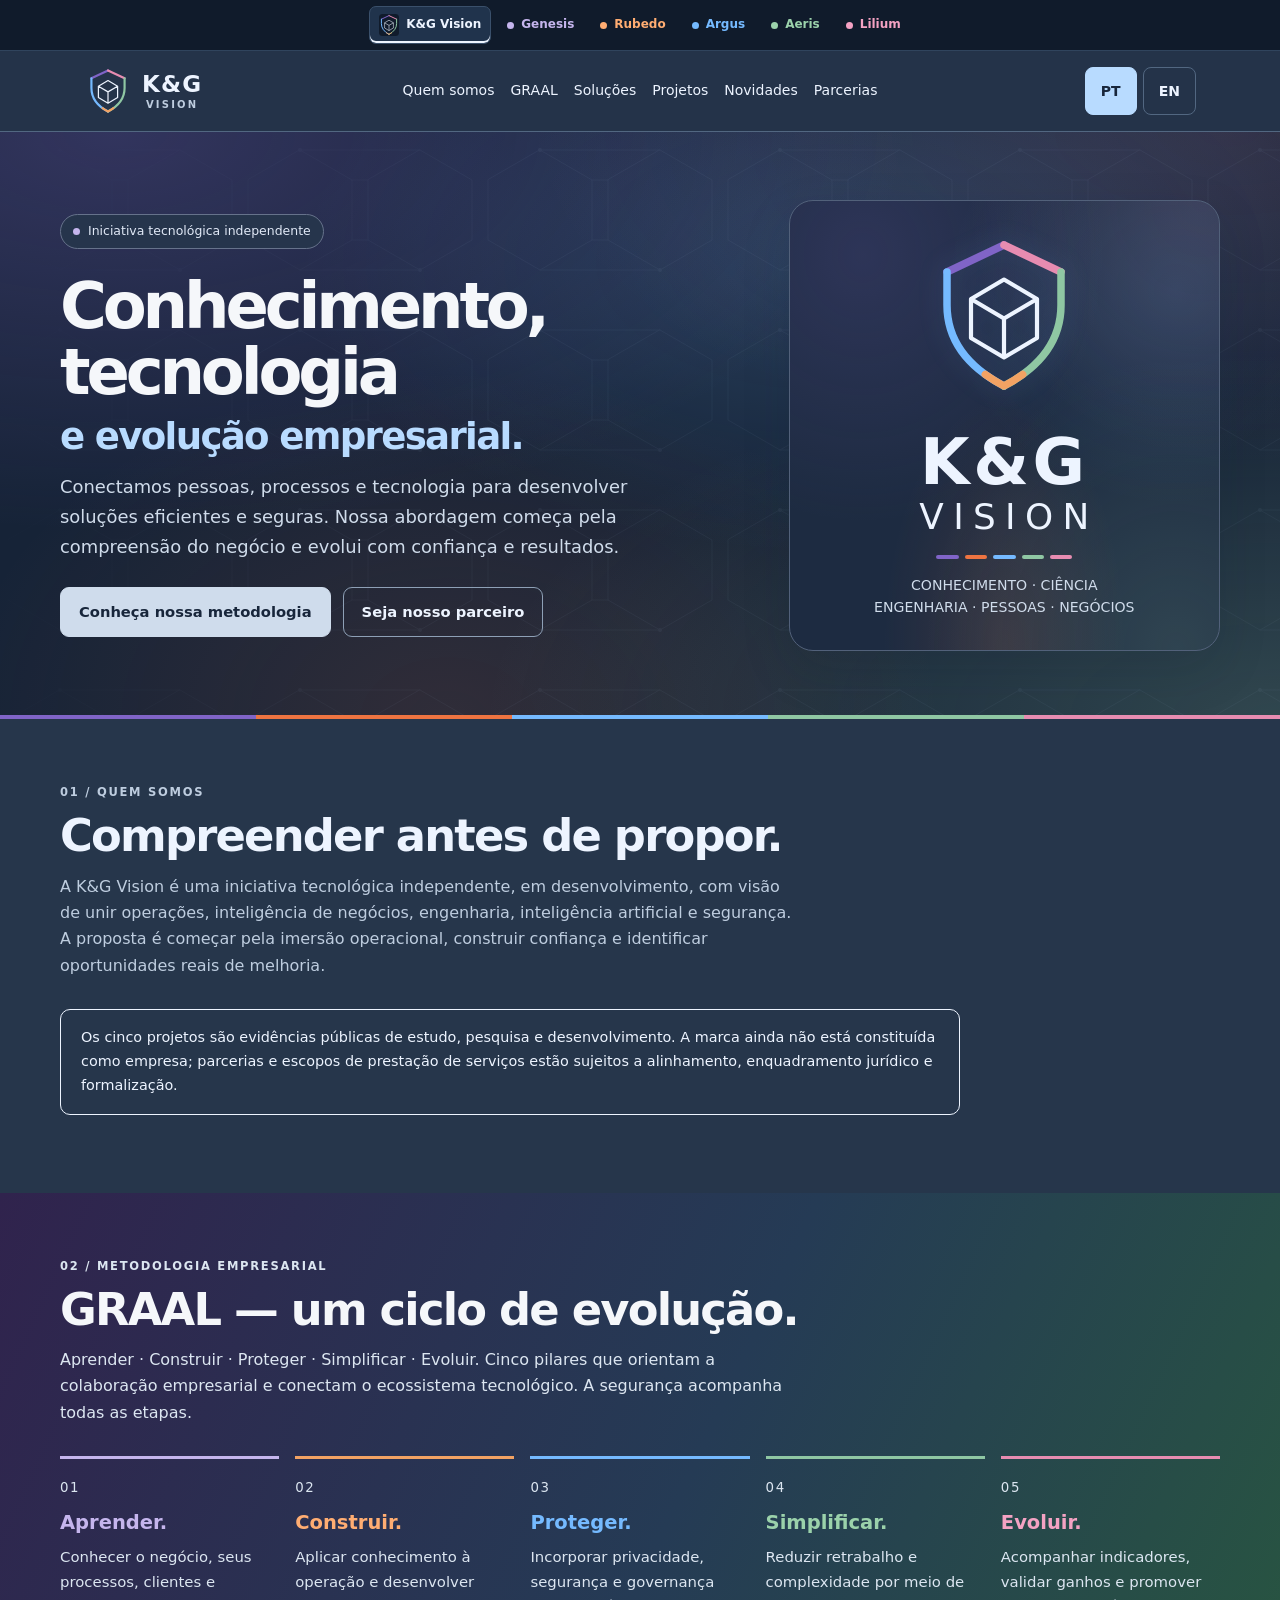
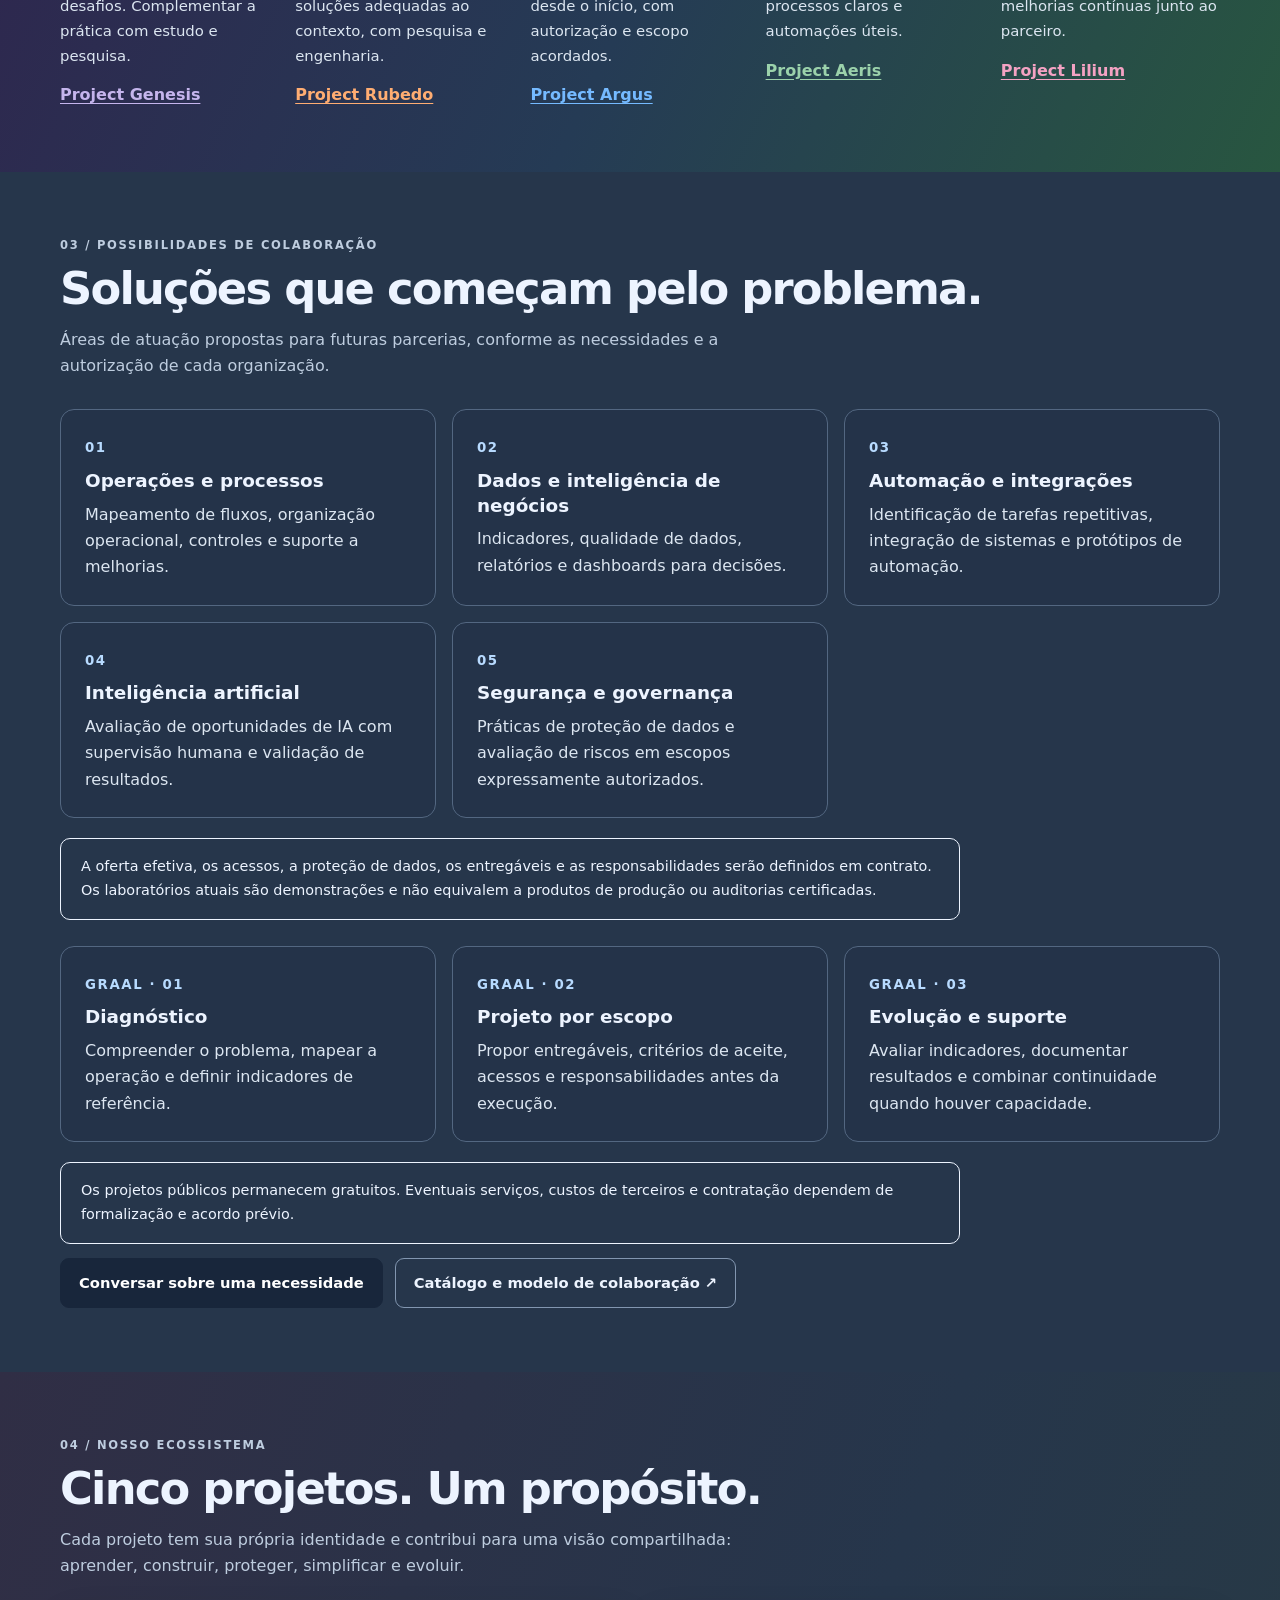
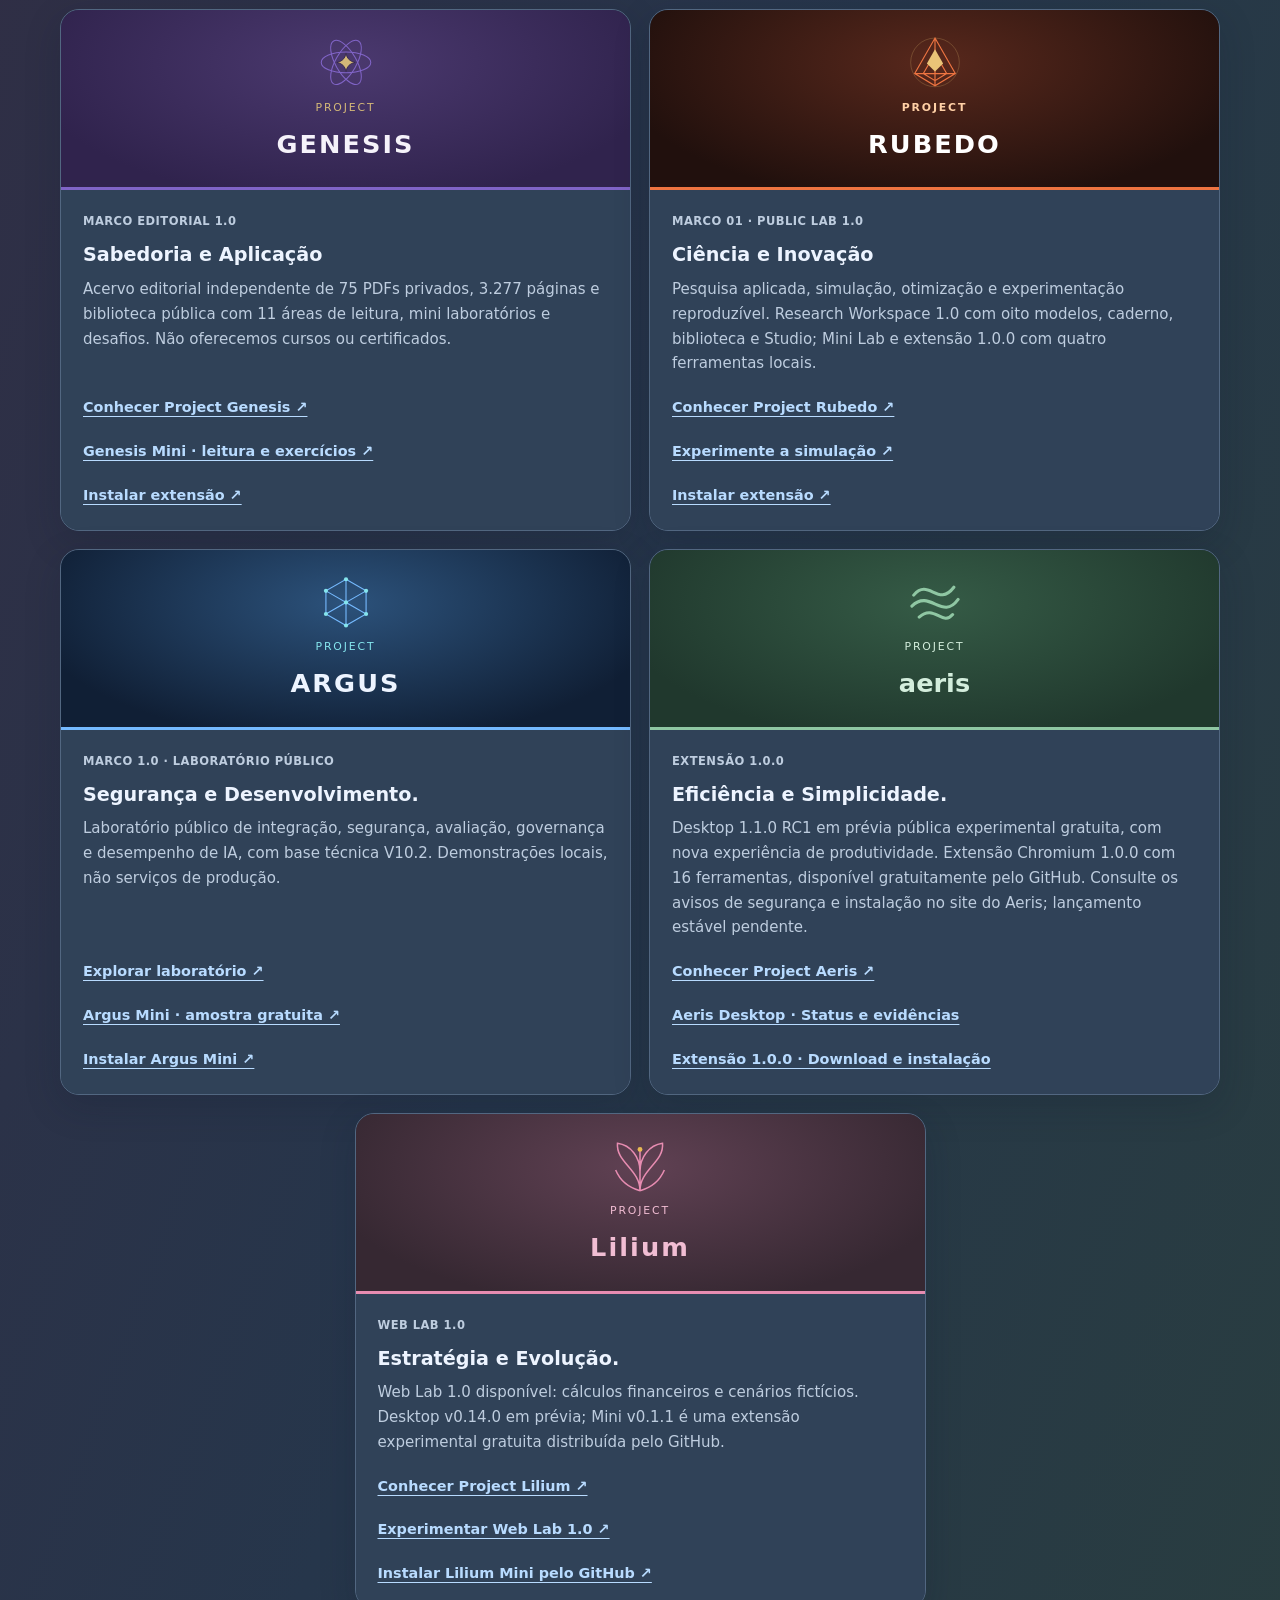
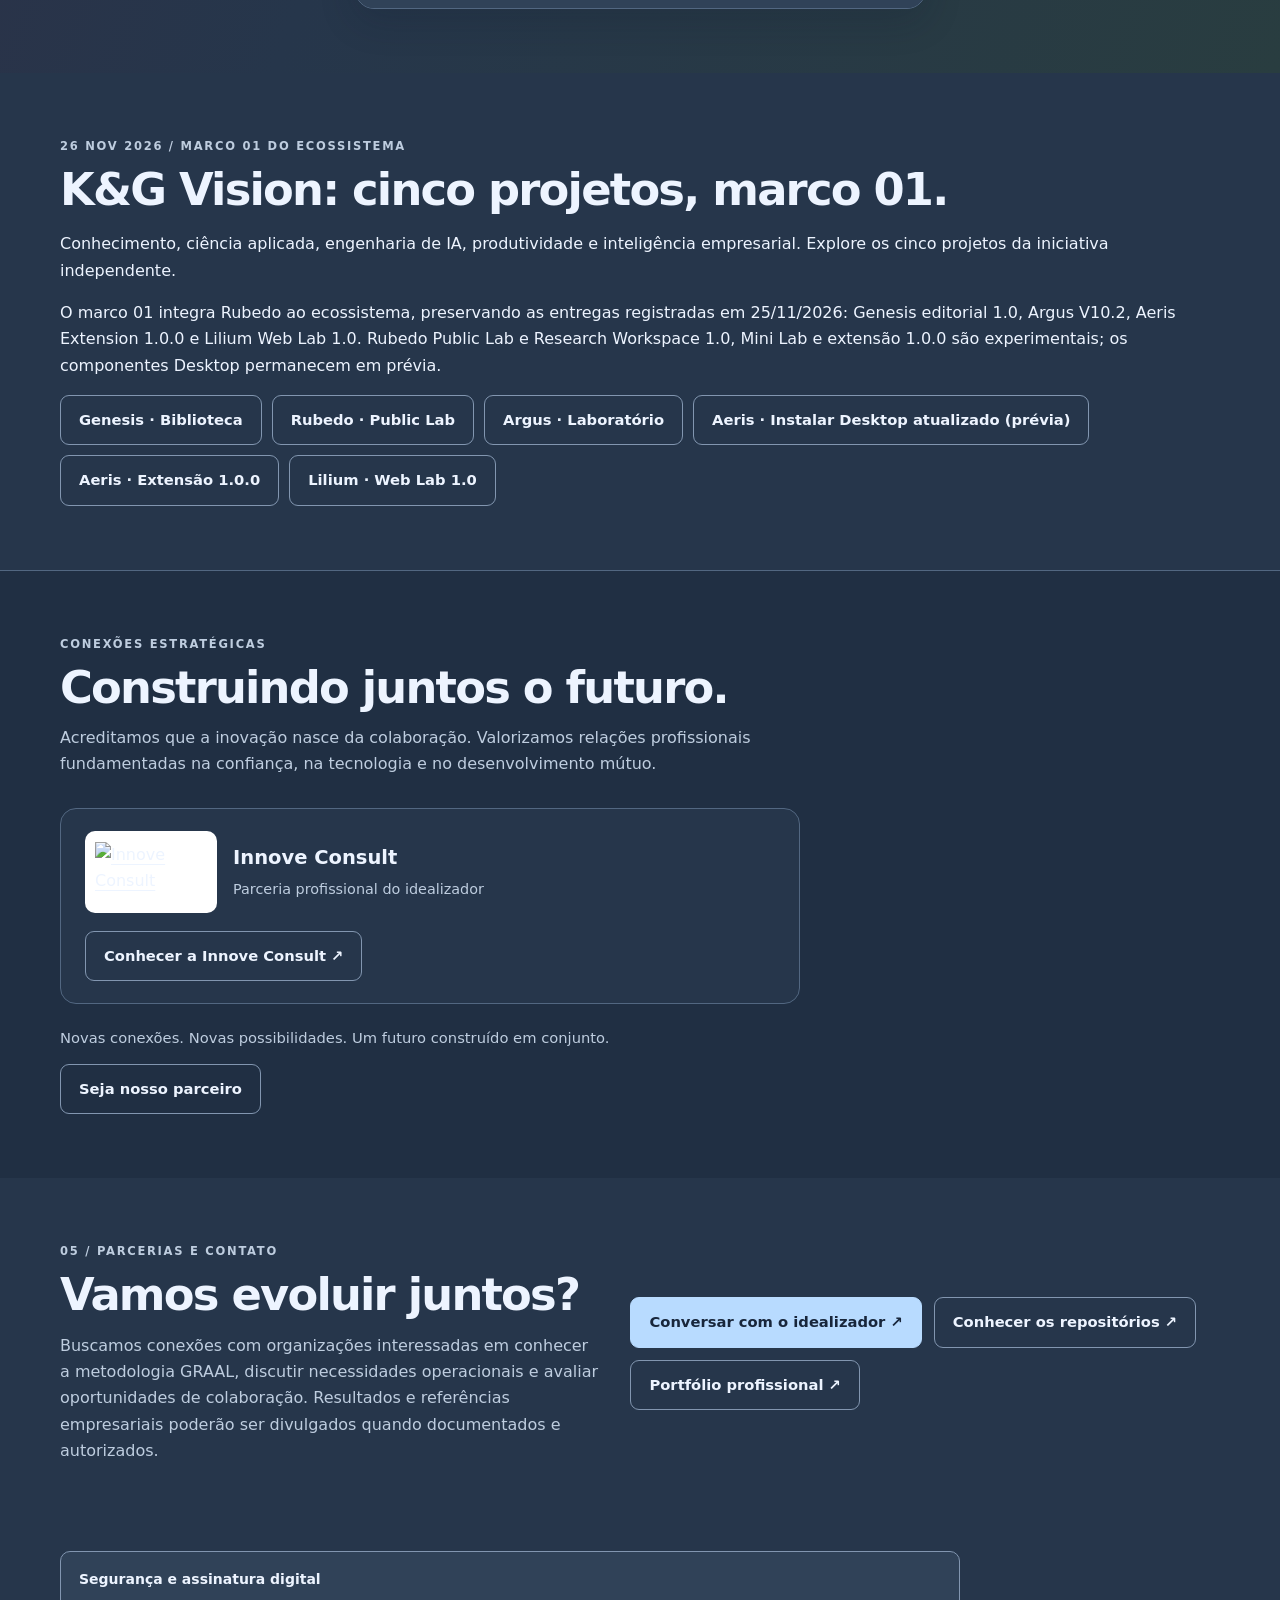
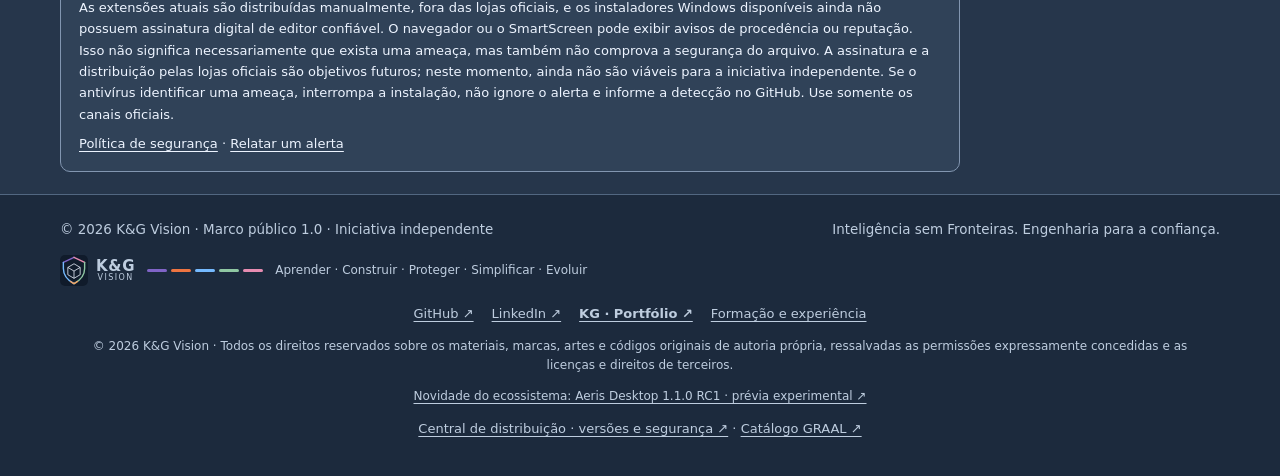
==== commit 9ba6089f: "feat(business): clarify proposed service engagement and repair bilingual note markup" ====
--- a/index.html
+++ b/index.html
@@ -136,13 +136,13 @@
 @media(max-width:650px){.kg-site-header .kg-mainbar{padding:12px 18px;gap:8px 12px}.kg-site-header .kg-project-brand>img,.kg-site-header .kg-project-brand>svg{width:40px;height:40px}.kg-site-header .kg-brand-text>strong{font-size:20px}.kg-site-header nav.kg-local-nav{gap:14px}.kg-site-header .kg-language button{min-width:44px;min-height:44px;padding:8px 11px}}
 </style>
 <style id="kg-hero-pillars-layout">.mark-panel .kg-hero-pillars{text-align:center;width:100%;line-height:1.55}.mark-panel .kg-hero-pillars span{display:block;white-space:nowrap}@media(max-width:420px){.mark-panel .kg-hero-pillars{font-size:clamp(.62rem,2.8vw,.82rem)}}</style>
-<style>/* kg-institutional-business-v1 */.kg-business-headline{font-size:clamp(2.5rem,5vw,4.8rem);overflow-wrap:anywhere}.kg-business-grid{display:grid;grid-template-columns:repeat(3,minmax(0,1fr));gap:16px;margin-top:26px}.kg-business-card{padding:24px;border:1px solid #536781;border-radius:14px;background:#243349;color:#EDF4FF}.kg-business-card h3{font-size:1.15rem;line-height:1.35;margin:8px 0}.kg-business-card p{color:#DCE6F1;margin:0}.kg-business-card small{color:#B8DBFF;font-weight:700;letter-spacing:.12em}.kg-business-note{padding:16px 20px;border:1px solid currentColor;border-radius:10px;max-width:900px;font-size:.9rem;margin-top:20px}#graal .principles{display:grid!important;grid-template-columns:repeat(5,minmax(0,1fr));gap:16px}#graal .principle small{display:block;color:#DCE6F1;letter-spacing:.12em;margin-bottom:8px}#graal .principle{min-width:0}#proposito.section{color:inherit}@media(max-width:1100px){#graal .principles,.kg-business-grid{grid-template-columns:repeat(2,minmax(0,1fr))}}@media(max-width:600px){#graal .principles,.kg-business-grid{grid-template-columns:1fr}.kg-business-card{padding:18px}}</style></head><body>
-<a class="skip" href="#main" data-pt="Ir ao conteúdo" data-en="Skip to content">Ir ao conteúdo</a>
-<header class="kg-site-header" data-project="home" style="--kg-eco-bg:#18263B;--kg-eco-line:#3A4A63;--kg-eco-muted:#B8CADC;--kg-eco-active:#30405B;--kg-head-bg:#243349;--kg-head-ink:#EDF4FF;--kg-head-muted:#BECDDF;--kg-head-line:#526781;--kg-lang-bg:#B8DBFF;--kg-lang-ink:#18263B;--kg-focus:#B8DBFF"><nav class="kg-graal-bar" aria-label="K&amp;G Vision ecosystem"><div class="kg-graal-inner"><a href="https://kgasil.github.io/" style="--graal-accent:#EDF4FF" aria-current="page"><img class="kg-graal-shield" src="https://kgasil.github.io/assets/kg-symbol.svg" width="20" height="22" alt="">K&amp;G Vision</a><a href="https://kgasil.github.io/genesis/" style="--graal-accent:#C5B5ED"><i class="kg-graal-dot" aria-hidden="true"></i>Genesis</a><a href="https://kgasil.github.io/rubedo/" style="--graal-accent:#FFAD72"><i class="kg-graal-dot" aria-hidden="true"></i>Rubedo</a><a href="https://kgasil.github.io/argus/" style="--graal-accent:#75BAFF"><i class="kg-graal-dot" aria-hidden="true"></i>Argus</a><a href="https://kgasil.github.io/aeris/" style="--graal-accent:#9BD2AB"><i class="kg-graal-dot" aria-hidden="true"></i>Aeris</a><a href="https://kgasil.github.io/lilium/" style="--graal-accent:#F4A2C3"><i class="kg-graal-dot" aria-hidden="true"></i>Lilium</a></div></nav><div class="kg-mainbar"><a class="kg-project-brand" href="#inicio" aria-label="K&amp;G Vision"><svg xmlns="http://www.w3.org/2000/svg" viewBox="0 0 100 110" aria-hidden="true"><path d="M12 26L50 8" fill="none" stroke="#8064C7" stroke-width="5" stroke-linecap="round" stroke-linejoin="round"/><path d="M50 8L88 26" fill="none" stroke="#E78CB1" stroke-width="5" stroke-linecap="round" stroke-linejoin="round"/><path d="M12 26V48Q12 82 50 102" fill="none" stroke="#75BAFF" stroke-width="5" stroke-linecap="round"/><path d="M88 26V48Q88 82 50 102" fill="none" stroke="#8FC7A3" stroke-width="5" stroke-linecap="round"/><path d="M37.55 94.35Q43.16 98.4 50 102Q56.84 98.4 62.45 94.35" fill="none" stroke="#F2A263" stroke-width="5" stroke-linecap="round" stroke-linejoin="round"/><path d="M50 31L72 44V70L50 83L28 70V44ZM28 44L50 57L72 44M50 57V83" fill="none" stroke="currentColor" stroke-width="2.8" stroke-linejoin="round"/></svg><span class="kg-brand-text kg-institutional"><strong>K&amp;G</strong><small>VISION</small></span></a><nav class="kg-local-nav" aria-label="Navigation"><a href="#proposito" data-pt="Quem somos" data-en="About">Quem somos</a><a href="#graal" data-pt="GRAAL" data-en="GRAAL">GRAAL</a><a href="#solucoes" data-pt="Soluções" data-en="Solutions">Soluções</a><a href="#projetos" data-pt="Projetos" data-en="Projects">Projetos</a><a href="#novidades" data-pt="Novidades" data-en="News">Novidades</a><a href="#contato" data-pt="Parcerias" data-en="Partnerships">Parcerias</a></nav><div class="kg-language" aria-label="Language"><button type="button" id="pt" aria-pressed="true">PT</button><button type="button" id="en" aria-pressed="false">EN</button></div></div></header>
-<main id="main"><section class="hero" id="inicio"><div class="wrap hero-grid"><div><div class="status"><i class="dot"></i><span data-pt="Iniciativa tecnológica independente" data-en="Independent technology initiative">Iniciativa tecnológica independente</span></div><h1 class="kg-business-headline"><b style="font:inherit" data-pt="Conhecimento, tecnologia" data-en="Knowledge, technology">Conhecimento, tecnologia</b> <span data-pt="e evolução empresarial." data-en="and business evolution.">e evolução empresarial.</span></h1><p class="lead" data-pt="Conectamos pessoas, processos e tecnologia para desenvolver soluções eficientes e seguras. Nossa abordagem começa pela compreensão do negócio e evolui com confiança e resultados." data-en="We connect people, processes and technology to develop efficient, secure solutions. Our approach begins with understanding the business and evolves through trust and results.">Conectamos pessoas, processos e tecnologia para desenvolver soluções eficientes e seguras. Nossa abordagem começa pela compreensão do negócio e evolui com confiança e resultados.</p><div class="actions"><a class="btn primary" href="#graal" data-pt="Conheça nossa metodologia" data-en="Explore our methodology">Conheça nossa metodologia</a><a class="btn" href="#contato" data-pt="Seja nosso parceiro" data-en="Explore a partnership">Seja nosso parceiro</a></div></div><div class="mark-panel"><svg xmlns="http://www.w3.org/2000/svg" viewBox="0 0 100 110" aria-hidden="true"><path d="M12 26L50 8" fill="none" stroke="#8064C7" stroke-width="5" stroke-linecap="round" stroke-linejoin="round"/><path d="M50 8L88 26" fill="none" stroke="#E78CB1" stroke-width="5" stroke-linecap="round" stroke-linejoin="round"/><path d="M12 26V48Q12 82 50 102" fill="none" stroke="#75BAFF" stroke-width="5" stroke-linecap="round"/><path d="M88 26V48Q88 82 50 102" fill="none" stroke="#8FC7A3" stroke-width="5" stroke-linecap="round"/><path d="M37.55 94.35Q43.16 98.4 50 102Q56.84 98.4 62.45 94.35" fill="none" stroke="#F2A263" stroke-width="5" stroke-linecap="round" stroke-linejoin="round"/><path d="M50 31L72 44V70L50 83L28 70V44ZM28 44L50 57L72 44M50 57V83" fill="none" stroke="currentColor" stroke-width="2.8" stroke-linejoin="round"/></svg><div class="kg-hero-wordmark" aria-label="K&amp;G Vision"><b>K&amp;G</b><span>VISION</span></div><div class="colorline" aria-hidden="true"><i style="background:#8064c7"></i><i style="background:#EE7441"></i><i style="background:#75BAFF"></i><i style="background:#8FC7A3"></i><i style="background:#E78CB1"></i></div><p class="kg-hero-pillars"><span data-pt="CONHECIMENTO · CIÊNCIA" data-en="KNOWLEDGE · SCIENCE">CONHECIMENTO · CIÊNCIA</span><span data-pt="ENGENHARIA · PESSOAS · NEGÓCIOS" data-en="ENGINEERING · PEOPLE · BUSINESS">ENGENHARIA · PESSOAS · NEGÓCIOS</span></p></div></div></section>
-<section id="proposito" class="section"><div class="wrap"><div class="eyebrow" data-pt="01 / Quem somos" data-en="01 / About us">01 / Quem somos</div><h2 data-pt="Compreender antes de propor." data-en="Understand before proposing.">Compreender antes de propor.</h2><p class="intro" data-pt="A K&amp;G Vision é uma iniciativa tecnológica independente, em desenvolvimento, com visão de unir operações, inteligência de negócios, engenharia, inteligência artificial e segurança. A proposta é começar pela imersão operacional, construir confiança e identificar oportunidades reais de melhoria." data-en="K&amp;G Vision is an independent technology initiative in development, aiming to connect operations, business intelligence, engineering, AI and security. Our approach begins with operational immersion, builds trust and identifies real improvement opportunities.">A K&amp;G Vision é uma iniciativa tecnológica independente, em desenvolvimento, com visão de unir operações, inteligência de negócios, engenharia, inteligência artificial e segurança. A proposta é começar pela imersão operacional, construir confiança e identificar oportunidades reais de melhoria.</p><p class="kg-business-note data-pt="Os cinco projetos são evidências públicas de estudo, pesquisa e desenvolvimento. A marca ainda não está constituída como empresa; parcerias e escopos de prestação de serviços estão sujeitos a alinhamento, enquadramento jurídico e formalização." data-en="The five projects are public evidence of study, research and development. The brand is not yet incorporated as a company; partnerships and service scopes are subject to alignment, legal eligibility and formal agreement.">Os cinco projetos são evidências públicas de estudo, pesquisa e desenvolvimento. A marca ainda não está constituída como empresa; parcerias e escopos de prestação de serviços estão sujeitos a alinhamento, enquadramento jurídico e formalização.</p></div></section>
+<style>/* kg-institutional-business-v1 */.kg-business-headline{font-size:clamp(2.5rem,5vw,4.8rem);overflow-wrap:anywhere}.kg-business-grid{display:grid;grid-template-columns:repeat(3,minmax(0,1fr));gap:16px;margin-top:26px}.kg-business-card{padding:24px;border:1px solid #536781;border-radius:14px;background:#243349;color:#EDF4FF}.kg-business-card h3{font-size:1.15rem;line-height:1.35;margin:8px 0}.kg-business-card p{color:#DCE6F1;margin:0}.kg-business-card small{color:#B8DBFF;font-weight:700;letter-spacing:.12em}.kg-business-note{padding:16px 20px;border:1px solid currentColor;border-radius:10px;max-width:900px;font-size:.9rem;margin-top:20px}#graal .principles{display:grid!important;grid-template-columns:repeat(5,minmax(0,1fr));gap:16px}#graal .principle small{display:block;color:#DCE6F1;letter-spacing:.12em;margin-bottom:8px}#graal .principle{min-width:0}#proposito.section{color:inherit}@media(max-width:1100px){#graal .principles,.kg-business-grid{grid-template-columns:repeat(2,minmax(0,1fr))}}@media(max-width:600px){#graal .principles,.kg-business-grid{grid-template-columns:1fr}.kg-business-card{padding:18px}}</style><style id="graal-experience-v1">#graal-skip-link{position:fixed!important;top:8px!important;left:12px!important;transform:translateY(calc(-100% - 20px));z-index:10000!important;background:#101B2B!important;color:#EDF4FF!important;padding:12px 16px!important;border:2px solid #EDF4FF!important;border-radius:6px;text-decoration:underline;max-width:calc(100% - 24px)}#graal-skip-link:focus{transform:none;outline:3px solid #EDF4FF!important;outline-offset:3px}#graal-skip-link:not(:focus){pointer-events:none}</style></head><body>
+<a id="graal-skip-link" class="skip" href="#main" data-pt="Ir ao conteúdo" data-en="Skip to content">Ir ao conteúdo</a>
+<header class="kg-site-header" data-project="home" style="--kg-eco-bg:#18263B;--kg-eco-line:#3A4A63;--kg-eco-muted:#B8CADC;--kg-eco-active:#30405B;--kg-head-bg:#243349;--kg-head-ink:#EDF4FF;--kg-head-muted:#BECDDF;--kg-head-line:#526781;--kg-lang-bg:#B8DBFF;--kg-lang-ink:#18263B;--kg-focus:#B8DBFF"><nav class="kg-graal-bar" aria-label="K&amp;G Vision ecosystem"><div class="kg-graal-inner"><a href="https://kgasil.github.io/" style="--graal-accent:#EDF4FF" aria-current="page"><img class="kg-graal-shield" src="https://kgasil.github.io/assets/kg-symbol.svg" width="20" height="22" alt="">K&amp;G Vision</a><a href="https://kgasil.github.io/genesis/" style="--graal-accent:#C5B5ED"><i class="kg-graal-dot" aria-hidden="true"></i>Genesis</a><a href="https://kgasil.github.io/rubedo/" style="--graal-accent:#FFAD72"><i class="kg-graal-dot" aria-hidden="true"></i>Rubedo</a><a href="https://kgasil.github.io/argus/" style="--graal-accent:#75BAFF"><i class="kg-graal-dot" aria-hidden="true"></i>Argus</a><a href="https://kgasil.github.io/aeris/" style="--graal-accent:#9BD2AB"><i class="kg-graal-dot" aria-hidden="true"></i>Aeris</a><a href="https://kgasil.github.io/lilium/" style="--graal-accent:#F4A2C3"><i class="kg-graal-dot" aria-hidden="true"></i>Lilium</a></div></nav><div class="kg-mainbar"><a class="kg-project-brand" href="#inicio" aria-label="K&amp;G Vision"><svg xmlns="http://www.w3.org/2000/svg" viewBox="0 0 100 110" aria-hidden="true"><path d="M12 26L50 8" fill="none" stroke="#8064C7" stroke-width="5" stroke-linecap="round" stroke-linejoin="round"/><path d="M50 8L88 26" fill="none" stroke="#E78CB1" stroke-width="5" stroke-linecap="round" stroke-linejoin="round"/><path d="M12 26V48Q12 82 50 102" fill="none" stroke="#75BAFF" stroke-width="5" stroke-linecap="round"/><path d="M88 26V48Q88 82 50 102" fill="none" stroke="#8FC7A3" stroke-width="5" stroke-linecap="round"/><path d="M37.55 94.35Q43.16 98.4 50 102Q56.84 98.4 62.45 94.35" fill="none" stroke="#F2A263" stroke-width="5" stroke-linecap="round" stroke-linejoin="round"/><path d="M50 31L72 44V70L50 83L28 70V44ZM28 44L50 57L72 44M50 57V83" fill="none" stroke="currentColor" stroke-width="2.8" stroke-linejoin="round"/></svg><span class="kg-brand-text kg-institutional"><strong>K&amp;G</strong><small>VISION</small></span></a><nav class="kg-local-nav" aria-label="Navigation"><a href="#proposito" data-pt="Quem somos" data-en="About">Quem somos</a><a href="#graal" data-pt="GRAAL" data-en="GRAAL">GRAAL</a><a href="#solucoes" data-pt="Soluções" data-en="Solutions">Soluções</a><a href="#projetos" data-pt="Projetos" data-en="Projects">Projetos</a><a href="#novidades" data-pt="Novidades" data-en="News">Novidades</a><a href="#contato" data-pt="Parcerias" data-en="Partnerships">Parcerias</a></nav><div class="kg-language" aria-label="Language"><button type="button" id="pt" aria-pressed="true" aria-label="Português (Brasil)">PT</button><button type="button" id="en" aria-pressed="false" aria-label="English">EN</button></div></div></header>
+<main id="main" tabindex="-1"><section class="hero" id="inicio"><div class="wrap hero-grid"><div><div class="status"><i class="dot"></i><span data-pt="Iniciativa tecnológica independente" data-en="Independent technology initiative">Iniciativa tecnológica independente</span></div><h1 class="kg-business-headline"><b style="font:inherit" data-pt="Conhecimento, tecnologia" data-en="Knowledge, technology">Conhecimento, tecnologia</b> <span data-pt="e evolução empresarial." data-en="and business evolution.">e evolução empresarial.</span></h1><p class="lead" data-pt="Conectamos pessoas, processos e tecnologia para desenvolver soluções eficientes e seguras. Nossa abordagem começa pela compreensão do negócio e evolui com confiança e resultados." data-en="We connect people, processes and technology to develop efficient, secure solutions. Our approach begins with understanding the business and evolves through trust and results.">Conectamos pessoas, processos e tecnologia para desenvolver soluções eficientes e seguras. Nossa abordagem começa pela compreensão do negócio e evolui com confiança e resultados.</p><div class="actions"><a class="btn primary" href="#graal" data-pt="Conheça nossa metodologia" data-en="Explore our methodology">Conheça nossa metodologia</a><a class="btn" href="#contato" data-pt="Seja nosso parceiro" data-en="Explore a partnership">Seja nosso parceiro</a></div></div><div class="mark-panel"><svg xmlns="http://www.w3.org/2000/svg" viewBox="0 0 100 110" aria-hidden="true"><path d="M12 26L50 8" fill="none" stroke="#8064C7" stroke-width="5" stroke-linecap="round" stroke-linejoin="round"/><path d="M50 8L88 26" fill="none" stroke="#E78CB1" stroke-width="5" stroke-linecap="round" stroke-linejoin="round"/><path d="M12 26V48Q12 82 50 102" fill="none" stroke="#75BAFF" stroke-width="5" stroke-linecap="round"/><path d="M88 26V48Q88 82 50 102" fill="none" stroke="#8FC7A3" stroke-width="5" stroke-linecap="round"/><path d="M37.55 94.35Q43.16 98.4 50 102Q56.84 98.4 62.45 94.35" fill="none" stroke="#F2A263" stroke-width="5" stroke-linecap="round" stroke-linejoin="round"/><path d="M50 31L72 44V70L50 83L28 70V44ZM28 44L50 57L72 44M50 57V83" fill="none" stroke="currentColor" stroke-width="2.8" stroke-linejoin="round"/></svg><div class="kg-hero-wordmark" aria-label="K&amp;G Vision"><b>K&amp;G</b><span>VISION</span></div><div class="colorline" aria-hidden="true"><i style="background:#8064c7"></i><i style="background:#EE7441"></i><i style="background:#75BAFF"></i><i style="background:#8FC7A3"></i><i style="background:#E78CB1"></i></div><p class="kg-hero-pillars"><span data-pt="CONHECIMENTO · CIÊNCIA" data-en="KNOWLEDGE · SCIENCE">CONHECIMENTO · CIÊNCIA</span><span data-pt="ENGENHARIA · PESSOAS · NEGÓCIOS" data-en="ENGINEERING · PEOPLE · BUSINESS">ENGENHARIA · PESSOAS · NEGÓCIOS</span></p></div></div></section>
+<section id="proposito" class="section"><div class="wrap"><div class="eyebrow" data-pt="01 / Quem somos" data-en="01 / About us">01 / Quem somos</div><h2 data-pt="Compreender antes de propor." data-en="Understand before proposing.">Compreender antes de propor.</h2><p class="intro" data-pt="A K&amp;G Vision é uma iniciativa tecnológica independente, em desenvolvimento, com visão de unir operações, inteligência de negócios, engenharia, inteligência artificial e segurança. A proposta é começar pela imersão operacional, construir confiança e identificar oportunidades reais de melhoria." data-en="K&amp;G Vision is an independent technology initiative in development, aiming to connect operations, business intelligence, engineering, AI and security. Our approach begins with operational immersion, builds trust and identifies real improvement opportunities.">A K&amp;G Vision é uma iniciativa tecnológica independente, em desenvolvimento, com visão de unir operações, inteligência de negócios, engenharia, inteligência artificial e segurança. A proposta é começar pela imersão operacional, construir confiança e identificar oportunidades reais de melhoria.</p><p class="kg-business-note" data-pt="Os cinco projetos são evidências públicas de estudo, pesquisa e desenvolvimento. A marca ainda não está constituída como empresa; parcerias e escopos de prestação de serviços estão sujeitos a alinhamento, enquadramento jurídico e formalização." data-en="The five projects are public evidence of study, research and development. The brand is not yet incorporated as a company; partnerships and service scopes are subject to alignment, legal eligibility and formal agreement.">Os cinco projetos são evidências públicas de estudo, pesquisa e desenvolvimento. A marca ainda não está constituída como empresa; parcerias e escopos de prestação de serviços estão sujeitos a alinhamento, enquadramento jurídico e formalização.</p></div></section>
 <section id="graal" class="section purpose"><div class="wrap"><div class="eyebrow" data-pt="02 / Metodologia empresarial" data-en="02 / Business methodology">02 / Metodologia empresarial</div><h2 data-pt="GRAAL — um ciclo de evolução." data-en="GRAAL — a cycle of evolution.">GRAAL — um ciclo de evolução.</h2><p class="intro" data-pt="Aprender · Construir · Proteger · Simplificar · Evoluir. Cinco pilares que orientam a colaboração empresarial e conectam o ecossistema tecnológico. A segurança acompanha todas as etapas." data-en="Learn · Build · Protect · Simplify · Evolve. Five pillars guide business collaboration and connect the technology ecosystem. Security accompanies every stage.">Aprender · Construir · Proteger · Simplificar · Evoluir. Cinco pilares que orientam a colaboração empresarial e conectam o ecossistema tecnológico. A segurança acompanha todas as etapas.</p><div class="principles"><div class="principle"><small>01</small><strong data-pt="Aprender." data-en="Learn.">Aprender.</strong><p data-pt="Conhecer o negócio, seus processos, clientes e desafios. Complementar a prática com estudo e pesquisa." data-en="Understand the business, processes, customers and challenges. Complement practice with study and research.">Conhecer o negócio, seus processos, clientes e desafios. Complementar a prática com estudo e pesquisa.</p><a href="https://kgasil.github.io/genesis/">Project Genesis</a></div><div class="principle"><small>02</small><strong data-pt="Construir." data-en="Build.">Construir.</strong><p data-pt="Aplicar conhecimento à operação e desenvolver soluções adequadas ao contexto, com pesquisa e engenharia." data-en="Apply knowledge to operations and build context-appropriate solutions through research and engineering.">Aplicar conhecimento à operação e desenvolver soluções adequadas ao contexto, com pesquisa e engenharia.</p><a href="https://kgasil.github.io/rubedo/">Project Rubedo</a></div><div class="principle"><small>03</small><strong data-pt="Proteger." data-en="Protect.">Proteger.</strong><p data-pt="Incorporar privacidade, segurança e governança desde o início, com autorização e escopo acordados." data-en="Embed privacy, security and governance from the start, within authorized and agreed scope.">Incorporar privacidade, segurança e governança desde o início, com autorização e escopo acordados.</p><a href="https://kgasil.github.io/argus/">Project Argus</a></div><div class="principle"><small>04</small><strong data-pt="Simplificar." data-en="Simplify.">Simplificar.</strong><p data-pt="Reduzir retrabalho e complexidade por meio de processos claros e automações úteis." data-en="Reduce rework and complexity through clear processes and useful automation.">Reduzir retrabalho e complexidade por meio de processos claros e automações úteis.</p><a href="https://kgasil.github.io/aeris/">Project Aeris</a></div><div class="principle"><small>05</small><strong data-pt="Evoluir." data-en="Evolve.">Evoluir.</strong><p data-pt="Acompanhar indicadores, validar ganhos e promover melhorias contínuas junto ao parceiro." data-en="Track metrics, validate improvements and evolve continuously with the partner.">Acompanhar indicadores, validar ganhos e promover melhorias contínuas junto ao parceiro.</p><a href="https://kgasil.github.io/lilium/">Project Lilium</a></div></div></div></section>
-<section id="solucoes" class="section"><div class="wrap"><div class="eyebrow" data-pt="03 / Possibilidades de colaboração" data-en="03 / Collaboration opportunities">03 / Possibilidades de colaboração</div><h2 data-pt="Soluções que começam pelo problema." data-en="Solutions that start with the problem.">Soluções que começam pelo problema.</h2><p class="intro" data-pt="Áreas de atuação propostas para futuras parcerias, conforme as necessidades e a autorização de cada organização." data-en="Proposed areas for future partnerships, subject to each organization's needs and authorization.">Áreas de atuação propostas para futuras parcerias, conforme as necessidades e a autorização de cada organização.</p><div class="kg-business-grid"><article class="kg-business-card"><small>01</small><h3 data-pt="Operações e processos" data-en="Operations and processes">Operações e processos</h3><p data-pt="Mapeamento de fluxos, organização operacional, controles e suporte a melhorias." data-en="Workflow mapping, operational organization, controls and improvement support.">Mapeamento de fluxos, organização operacional, controles e suporte a melhorias.</p></article><article class="kg-business-card"><small>02</small><h3 data-pt="Dados e inteligência de negócios" data-en="Data and business intelligence">Dados e inteligência de negócios</h3><p data-pt="Indicadores, qualidade de dados, relatórios e dashboards para decisões." data-en="Metrics, data quality, reports and dashboards for decisions.">Indicadores, qualidade de dados, relatórios e dashboards para decisões.</p></article><article class="kg-business-card"><small>03</small><h3 data-pt="Automação e integrações" data-en="Automation and integrations">Automação e integrações</h3><p data-pt="Identificação de tarefas repetitivas, integração de sistemas e protótipos de automação." data-en="Identification of repetitive tasks, system integration and automation prototypes.">Identificação de tarefas repetitivas, integração de sistemas e protótipos de automação.</p></article><article class="kg-business-card"><small>04</small><h3 data-pt="Inteligência artificial" data-en="Artificial intelligence">Inteligência artificial</h3><p data-pt="Avaliação de oportunidades de IA com supervisão humana e validação de resultados." data-en="Evaluation of AI opportunities with human oversight and results validation.">Avaliação de oportunidades de IA com supervisão humana e validação de resultados.</p></article><article class="kg-business-card"><small>05</small><h3 data-pt="Segurança e governança" data-en="Security and governance">Segurança e governança</h3><p data-pt="Práticas de proteção de dados e avaliação de riscos em escopos expressamente autorizados." data-en="Data protection practices and risk assessment within expressly authorized scopes.">Práticas de proteção de dados e avaliação de riscos em escopos expressamente autorizados.</p></article></div><p class="kg-business-note data-pt="A oferta efetiva, os acessos, a proteção de dados, os entregáveis e as responsabilidades serão definidos em contrato. Os laboratórios atuais são demonstrações e não equivalem a produtos de produção ou auditorias certificadas." data-en="Actual services, access, data protection, deliverables and responsibilities will be defined in a contract. Current labs are demonstrations, not production products or certified audits.">A oferta efetiva, os acessos, a proteção de dados, os entregáveis e as responsabilidades serão definidos em contrato. Os laboratórios atuais são demonstrações e não equivalem a produtos de produção ou auditorias certificadas.</p></div></section>
+<section id="solucoes" class="section"><div class="wrap"><div class="eyebrow" data-pt="03 / Possibilidades de colaboração" data-en="03 / Collaboration opportunities">03 / Possibilidades de colaboração</div><h2 data-pt="Soluções que começam pelo problema." data-en="Solutions that start with the problem.">Soluções que começam pelo problema.</h2><p class="intro" data-pt="Áreas de atuação propostas para futuras parcerias, conforme as necessidades e a autorização de cada organização." data-en="Proposed areas for future partnerships, subject to each organization's needs and authorization.">Áreas de atuação propostas para futuras parcerias, conforme as necessidades e a autorização de cada organização.</p><div class="kg-business-grid"><article class="kg-business-card"><small>01</small><h3 data-pt="Operações e processos" data-en="Operations and processes">Operações e processos</h3><p data-pt="Mapeamento de fluxos, organização operacional, controles e suporte a melhorias." data-en="Workflow mapping, operational organization, controls and improvement support.">Mapeamento de fluxos, organização operacional, controles e suporte a melhorias.</p></article><article class="kg-business-card"><small>02</small><h3 data-pt="Dados e inteligência de negócios" data-en="Data and business intelligence">Dados e inteligência de negócios</h3><p data-pt="Indicadores, qualidade de dados, relatórios e dashboards para decisões." data-en="Metrics, data quality, reports and dashboards for decisions.">Indicadores, qualidade de dados, relatórios e dashboards para decisões.</p></article><article class="kg-business-card"><small>03</small><h3 data-pt="Automação e integrações" data-en="Automation and integrations">Automação e integrações</h3><p data-pt="Identificação de tarefas repetitivas, integração de sistemas e protótipos de automação." data-en="Identification of repetitive tasks, system integration and automation prototypes.">Identificação de tarefas repetitivas, integração de sistemas e protótipos de automação.</p></article><article class="kg-business-card"><small>04</small><h3 data-pt="Inteligência artificial" data-en="Artificial intelligence">Inteligência artificial</h3><p data-pt="Avaliação de oportunidades de IA com supervisão humana e validação de resultados." data-en="Evaluation of AI opportunities with human oversight and results validation.">Avaliação de oportunidades de IA com supervisão humana e validação de resultados.</p></article><article class="kg-business-card"><small>05</small><h3 data-pt="Segurança e governança" data-en="Security and governance">Segurança e governança</h3><p data-pt="Práticas de proteção de dados e avaliação de riscos em escopos expressamente autorizados." data-en="Data protection practices and risk assessment within expressly authorized scopes.">Práticas de proteção de dados e avaliação de riscos em escopos expressamente autorizados.</p></article></div><p class="kg-business-note" data-pt="A oferta efetiva, os acessos, a proteção de dados, os entregáveis e as responsabilidades serão definidos em contrato. Os laboratórios atuais são demonstrações e não equivalem a produtos de produção ou auditorias certificadas." data-en="Actual services, access, data protection, deliverables and responsibilities will be defined in a contract. Current labs are demonstrations, not production products or certified audits.">A oferta efetiva, os acessos, a proteção de dados, os entregáveis e as responsabilidades serão definidos em contrato. Os laboratórios atuais são demonstrações e não equivalem a produtos de produção ou auditorias certificadas.</p><div class="kg-business-grid"><article class="kg-business-card"><small>GRAAL · 01</small><h3 data-pt="Diagnóstico" data-en="Discovery">Diagnóstico</h3><p data-pt="Compreender o problema, mapear a operação e definir indicadores de referência." data-en="Understand the problem, map operations and define baseline metrics.">Compreender o problema, mapear a operação e definir indicadores de referência.</p></article><article class="kg-business-card"><small>GRAAL · 02</small><h3 data-pt="Projeto por escopo" data-en="Scoped project">Projeto por escopo</h3><p data-pt="Propor entregáveis, critérios de aceite, acessos e responsabilidades antes da execução." data-en="Propose deliverables, acceptance criteria, access and responsibilities before delivery.">Propor entregáveis, critérios de aceite, acessos e responsabilidades antes da execução.</p></article><article class="kg-business-card"><small>GRAAL · 03</small><h3 data-pt="Evolução e suporte" data-en="Improvement and support">Evolução e suporte</h3><p data-pt="Avaliar indicadores, documentar resultados e combinar continuidade quando houver capacidade." data-en="Evaluate metrics, document results and agree on ongoing support where capacity permits.">Avaliar indicadores, documentar resultados e combinar continuidade quando houver capacidade.</p></article></div><p class="kg-business-note" data-pt="Os projetos públicos permanecem gratuitos. Eventuais serviços, custos de terceiros e contratação dependem de formalização e acordo prévio." data-en="Public projects remain free. Any services, third-party costs and engagement depend on formalization and prior agreement.">Os projetos públicos permanecem gratuitos. Eventuais serviços, custos de terceiros e contratação dependem de formalização e acordo prévio.</p><div class="actions"><a class="btn primary" href="#contato" data-pt="Conversar sobre uma necessidade" data-en="Discuss a business need">Conversar sobre uma necessidade</a><a class="btn" href="https://github.com/Kgasil/kgasil.github.io/blob/main/docs/commercial-model-stage-05.md" data-pt="Catálogo e modelo de colaboração ↗" data-en="Service catalog and collaboration model ↗">Catálogo e modelo de colaboração ↗</a></div></div></section>
 <section id="projetos" class="section"><div class="wrap"><div class="eyebrow" data-pt="04 / Nosso ecossistema" data-en="04 / Our ecosystem">04 / Nosso ecossistema</div><h2 data-pt="Cinco projetos. Um propósito." data-en="Five projects. One purpose.">Cinco projetos. Um propósito.</h2><p class="intro" data-pt="Cada projeto tem sua própria identidade e contribui para uma visão compartilhada: aprender, construir, proteger, simplificar e evoluir." data-en="Each project has its own identity and contributes to a shared vision: learn, build, protect, simplify and evolve.">Cada projeto tem sua própria identidade e contribui para uma visão compartilhada: aprender, construir, proteger, simplificar e evoluir.</p><div class="projects">
 <article id="genesis-preview" class="project"><div class="project-top genesis"><svg viewBox="0 0 140 140" aria-hidden="true"><g fill="none" stroke="#8064C7" stroke-width="2.4"><ellipse cx="70" cy="70" rx="57" ry="24"/><ellipse cx="70" cy="70" rx="57" ry="24" transform="rotate(60 70 70)"/><ellipse cx="70" cy="70" rx="57" ry="24" transform="rotate(-60 70 70)"/></g><path d="M70 49Q73 67 91 70Q73 73 70 91Q67 73 49 70Q67 67 70 49Z" fill="#D4B878" stroke="#30234D" stroke-width="2"/></svg><small>PROJECT</small><strong>GENESIS</strong></div><div class="project-body"><div class="phase" data-pt="MARCO EDITORIAL 1.0" data-en="EDITORIAL MILESTONE 1.0">MARCO EDITORIAL 1.0</div><h3 data-pt="Sabedoria e Aplicação" data-en="Wisdom &amp; Application">Sabedoria e Aplicação</h3><p data-pt="Acervo editorial independente de 75 PDFs privados, 3.277 páginas e biblioteca pública com 11 áreas de leitura, mini laboratórios e desafios. Não oferecemos cursos ou certificados." data-en="Independent editorial collection of 75 private PDFs, 3,277 pages and a public library with 11 reading areas, mini labs and challenges. No courses or certificates.">Acervo editorial independente de 75 PDFs privados, 3.277 páginas e biblioteca pública com 11 áreas de leitura, mini laboratórios e desafios. Não oferecemos cursos ou certificados.</p><div class="project-links"><a href="https://kgasil.github.io/genesis/" data-pt="Conhecer Project Genesis ↗" data-en="Explore Project Genesis ↗">Conhecer Project Genesis ↗</a><a href="https://kgasil.github.io/genesis/mini/" data-pt="Genesis Mini · leitura e exercícios ↗" data-en="Genesis Mini · reading and exercises ↗">Genesis Mini · leitura e exercícios ↗</a><a href="https://kgasil.github.io/genesis/#instalar-extensao" data-pt="Instalar extensão ↗" data-en="Install extension ↗">Instalar extensão ↗</a></div></div></article>
 <article id="rubedo-preview" class="project"><div class="project-top rubedo" style="background:radial-gradient(ellipse at 50% 30%,#58281c,#21100d 80%);border-bottom-color:#EE7441"><svg viewBox="0 0 120 120" aria-hidden="true"><circle cx="60" cy="60" r="48" fill="none" stroke="#EAC477" opacity=".45"/><path d="M60 12L100 82L60 106L20 82Z M60 12V106M20 82L100 82M60 42L83 82L60 96L37 82Z" fill="none" stroke="#EE7441" stroke-width="2.3"/><path d="M60 34L76 62L60 78L44 62Z" fill="#EAC477"/></svg><small style="color:#FFD0A6!important;-webkit-text-fill-color:#FFD0A6!important;opacity:1!important;font-weight:750">PROJECT</small><strong style="color:#FFFFFF!important;-webkit-text-fill-color:#FFFFFF!important;opacity:1!important;font-weight:800">RUBEDO</strong></div><div class="project-body"><div class="phase" data-pt="MARCO 01 · PUBLIC LAB 1.0" data-en="MILESTONE 01 · PUBLIC LAB 1.0">MARCO 01 · PUBLIC LAB 1.0</div><h3 data-pt="Ciência e Inovação" data-en="Science &amp; Innovation">Ciência e Inovação</h3><p data-pt="Pesquisa aplicada, simulação, otimização e experimentação reproduzível. Research Workspace 1.0 com oito modelos, caderno, biblioteca e Studio; Mini Lab e extensão 1.0.0 com quatro ferramentas locais." data-en="Applied research, simulation, optimization and reproducible experimentation. Research Workspace 1.0 with eight models, notebook, library and Studio; Mini Lab and extension 1.0.0 with four local tools.">Pesquisa aplicada, simulação, otimização e experimentação reproduzível. Research Workspace 1.0 com oito modelos, caderno, biblioteca e Studio; Mini Lab e extensão 1.0.0 com quatro ferramentas locais.</p><div class="project-links"><a href="https://kgasil.github.io/rubedo/" data-pt="Conhecer Project Rubedo ↗" data-en="Explore Project Rubedo ↗">Conhecer Project Rubedo ↗</a><a href="https://kgasil.github.io/rubedo/#experimente" data-pt="Experimente a simulação ↗" data-en="Try the simulation ↗">Experimente a simulação ↗</a><a href="https://kgasil.github.io/rubedo/#instalar" data-pt="Instalar extensão ↗" data-en="Install extension ↗">Instalar extensão ↗</a></div></div></article>
@@ -155,4 +155,4 @@
 <section id="contato" class="section"><div class="wrap closing"><div><div class="eyebrow" data-pt="05 / Parcerias e contato" data-en="05 / Partnerships and contact">05 / Parcerias e contato</div><h2 data-pt="Vamos evoluir juntos?" data-en="Let's evolve together?">Vamos evoluir juntos?</h2><p class="intro" data-pt="Buscamos conexões com organizações interessadas em conhecer a metodologia GRAAL, discutir necessidades operacionais e avaliar oportunidades de colaboração. Resultados e referências empresariais poderão ser divulgados quando documentados e autorizados." data-en="We seek connections with organizations interested in exploring GRAAL, discussing operational needs and evaluating collaboration opportunities. Business references and results may be published when documented and authorized.">Buscamos conexões com organizações interessadas em conhecer a metodologia GRAAL, discutir necessidades operacionais e avaliar oportunidades de colaboração. Resultados e referências empresariais poderão ser divulgados quando documentados e autorizados.</p></div><div class="actions"><a class="btn primary" href="https://www.linkedin.com/in/kaio-gabriel-da-silva" data-pt="Conversar com o idealizador ↗" data-en="Contact the creator ↗">Conversar com o idealizador ↗</a><a class="btn" href="https://github.com/Kgasil" data-pt="Conhecer os repositórios ↗" data-en="Explore repositories ↗">Conhecer os repositórios ↗</a><a class="btn" href="https://kgasil.github.io/portfolio/" data-pt="Portfólio profissional ↗" data-en="Professional portfolio ↗">Portfólio profissional ↗</a></div></div></section><div class="wrap"><aside class="kg-distribution-notice" role="note" style="margin:22px 0;padding:16px 18px;border:1px solid currentColor;border-radius:10px;font-size:13px;line-height:1.65;max-width:900px;overflow-wrap:anywhere"><strong style="display:block;margin-bottom:6px;font-size:14px" data-pt="Segurança e assinatura digital" data-en="Security and digital signing">Segurança e assinatura digital</strong><p style="margin:0 0 8px" data-pt="As extensões atuais são distribuídas manualmente, fora das lojas oficiais, e os instaladores Windows disponíveis ainda não possuem assinatura digital de editor confiável. O navegador ou o SmartScreen pode exibir avisos de procedência ou reputação. Isso não significa necessariamente que exista uma ameaça, mas também não comprova a segurança do arquivo. A assinatura e a distribuição pelas lojas oficiais são objetivos futuros; neste momento, ainda não são viáveis para a iniciativa independente. Se o antivírus identificar uma ameaça, interrompa a instalação, não ignore o alerta e informe a detecção no GitHub. Use somente os canais oficiais." data-en="Current extensions are distributed manually outside official stores, and available Windows installers do not yet have a trusted publisher digital signature. The browser or SmartScreen may show origin or reputation warnings. This does not necessarily indicate a threat, but it does not establish file safety either. Signing and official store distribution are future goals and are not currently feasible for this independent initiative. If antivirus software detects a threat, stop installation, do not bypass the warning, and report the detection on GitHub. Use official channels only.">As extensões atuais são distribuídas manualmente, fora das lojas oficiais, e os instaladores Windows disponíveis ainda não possuem assinatura digital de editor confiável. O navegador ou o SmartScreen pode exibir avisos de procedência ou reputação. Isso não significa necessariamente que exista uma ameaça, mas também não comprova a segurança do arquivo. A assinatura e a distribuição pelas lojas oficiais são objetivos futuros; neste momento, ainda não são viáveis para a iniciativa independente. Se o antivírus identificar uma ameaça, interrompa a instalação, não ignore o alerta e informe a detecção no GitHub. Use somente os canais oficiais.</p><a href="https://github.com/Kgasil/kgasil.github.io/blob/main/SECURITY.md" style="color:inherit;text-decoration:underline;text-underline-offset:3px" data-pt="Política de segurança" data-en="Security policy">Política de segurança</a> · <a href="https://github.com/Kgasil/kgasil.github.io/issues" style="color:inherit;text-decoration:underline;text-underline-offset:3px" data-pt="Relatar um alerta" data-en="Report a warning">Relatar um alerta</a></aside></div></main>
 <footer><div class="wrap foot"><span>© 2026 K&amp;G Vision · <span data-pt="Marco público 1.0 · Iniciativa independente" data-en="Public milestone 1.0 · Independent initiative">Marco público 1.0 · Iniciativa independente</span></span><span data-pt="Inteligência sem Fronteiras. Engenharia para a confiança." data-en="Intelligence Without Boundaries. Engineered for Trust.">Inteligência sem Fronteiras. Engenharia para a confiança.</span></div><div class="wrap"><div style="display:flex;align-items:center;gap:12px;flex-wrap:wrap;margin-top:14px;font-size:12px"><a class="kg-footer-brand" href="https://kgasil.github.io/" style="display:inline-flex;align-items:center;gap:8px;color:inherit;text-decoration:none;flex-shrink:0" aria-label="K&amp;G Vision"><img src="https://kgasil.github.io/assets/kg-symbol.svg" width="28" height="31" alt="K&amp;G Vision"><span class="kg-footer-wordmark" aria-label="K&amp;G Vision"><b>K&amp;G</b><small>VISION</small></span></a><span class="kg-footer-colors" aria-hidden="true" style="display:inline-flex;gap:4px;flex-shrink:0;align-items:center"><i style="display:block;width:20px;height:3px;border-radius:2px;background:#8064C7"></i><i style="display:block;width:20px;height:3px;border-radius:2px;background:#EE7441"></i><i style="display:block;width:20px;height:3px;border-radius:2px;background:#75BAFF"></i><i style="display:block;width:20px;height:3px;border-radius:2px;background:#8FC7A3"></i><i style="display:block;width:20px;height:3px;border-radius:2px;background:#E78CB1"></i></span><span data-pt="Aprender · Construir · Proteger · Simplificar · Evoluir" data-en="Learn · Build · Protect · Simplify · Evolve">Aprender · Construir · Proteger · Simplificar · Evoluir</span></div></div><!-- kg-personal-portfolio-v1 --><div class="kg-author-links" style="display:flex;justify-content:center;align-items:center;flex-wrap:wrap;gap:8px 18px;margin:18px auto 0;padding:0 16px;font-size:13px;line-height:1.6;text-align:center"><a href="https://github.com/Kgasil" style="color:inherit;text-decoration:underline;text-underline-offset:3px">GitHub ↗</a><a href="https://www.linkedin.com/in/kaio-gabriel-da-silva" style="color:inherit;text-decoration:underline;text-underline-offset:3px">LinkedIn ↗</a><a href="https://kgasil.github.io/portfolio/" style="color:inherit;font-weight:700;text-decoration:underline;text-underline-offset:3px" data-pt="KG · Portfólio ↗" data-en="KG · Portfolio ↗">KG · Portfólio ↗</a><!-- kg-current-training --><a href="https://kgasil.github.io/portfolio/resume.html" style="color:inherit;text-decoration:underline;text-underline-offset:3px" data-pt="Formação e experiência" data-en="Education and experience">Formação e experiência</a></div><p class="kg-copyright-notice" style="margin:12px auto 0;padding:0 16px;max-width:1160px;text-align:center;font-size:12px;line-height:1.6" data-pt="© 2026 K&amp;G Vision · Todos os direitos reservados sobre os materiais, marcas, artes e códigos originais de autoria própria, ressalvadas as permissões expressamente concedidas e as licenças e direitos de terceiros." data-en="© 2026 K&amp;G Vision · All rights reserved in original authored materials, brands, artwork and code, subject to expressly granted permissions and third-party rights and licenses.">© 2026 K&amp;G Vision · Todos os direitos reservados sobre os materiais, marcas, artes e códigos originais de autoria própria, ressalvadas as permissões expressamente concedidas e as licenças e direitos de terceiros.</p><p id="kg-aeris-preview-news" style="margin:12px auto 0;padding:0 16px;max-width:1160px;text-align:center;font-size:12px;line-height:1.6"><a href="https://kgasil.github.io/aeris/#aeris-ai-setup" style="color:inherit;text-decoration:underline;text-underline-offset:3px" data-pt="Novidade do ecossistema: Aeris Desktop 1.1.0 RC1 · prévia experimental ↗" data-en="Ecosystem news: Aeris Desktop 1.1.0 RC1 · experimental preview ↗">Novidade do ecossistema: Aeris Desktop 1.1.0 RC1 · prévia experimental ↗</a></p><div class="wrap" style="padding:12px 0;text-align:center;font-size:13px"><a href="https://kgasil.github.io/distribuicao.html" style="color:inherit;text-decoration:underline;text-underline-offset:3px" data-pt="Central de distribuição · versões e segurança ↗" data-en="Distribution center · versions and security ↗">Central de distribuição · versões e segurança ↗</a> <span aria-hidden="true">·</span> <a href="https://github.com/Kgasil/kgasil.github.io/blob/main/docs/graal-catalog.md" style="color:inherit;text-decoration:underline;text-underline-offset:3px" data-pt="Catálogo GRAAL ↗" data-en="GRAAL catalog ↗">Catálogo GRAAL ↗</a></div></footer>
 <script>(()=>{const buttons=[document.getElementById('pt'),document.getElementById('en')];function setLanguage(lang){document.title=lang==='pt'?'K&G Vision — Inteligência sem Fronteiras':'K&G Vision — Intelligence Without Boundaries';document.documentElement.lang=lang==='pt'?'pt-BR':'en';document.querySelectorAll('[data-pt][data-en]').forEach(el=>{el.textContent=el.dataset[lang]});buttons.forEach(b=>b.setAttribute('aria-pressed',String(b.id===lang)))}buttons.forEach(b=>b.addEventListener('click',()=>setLanguage(b.id)));})();</script>
-</body></html>+<script id="graal-language-v1">(()=>{'use strict';const init=()=>{const pt=document.getElementById('pt'),en=document.getElementById('en');if(!pt||!en)return;const titles=["K&G Vision — Inteligência sem Fronteiras","K&G Vision — Intelligence Without Boundaries"];const nav=document.querySelector('nav.kg-graal-bar');const sync=()=>{const english=document.documentElement.lang==='en';document.title=titles[english?1:0];if(nav)nav.setAttribute('aria-label',english?'K&G Vision ecosystem':'Ecossistema K&G Vision');const links=[...document.querySelectorAll('nav.kg-graal-bar a, a[href^="https://kgasil.github.io/distribuicao.html"]')];for(const a of links){const url=new URL(a.href);if(url.origin!=='https://kgasil.github.io')continue;if(english)url.searchParams.set('lang','en');else url.searchParams.delete('lang');a.href=url.href;}};pt.addEventListener('click',sync);en.addEventListener('click',sync);if(new URLSearchParams(location.search).get('lang')==='en')en.click();else sync();};if(document.readyState==='loading')document.addEventListener('DOMContentLoaded',init,{once:true});else init();})();</script></body></html>
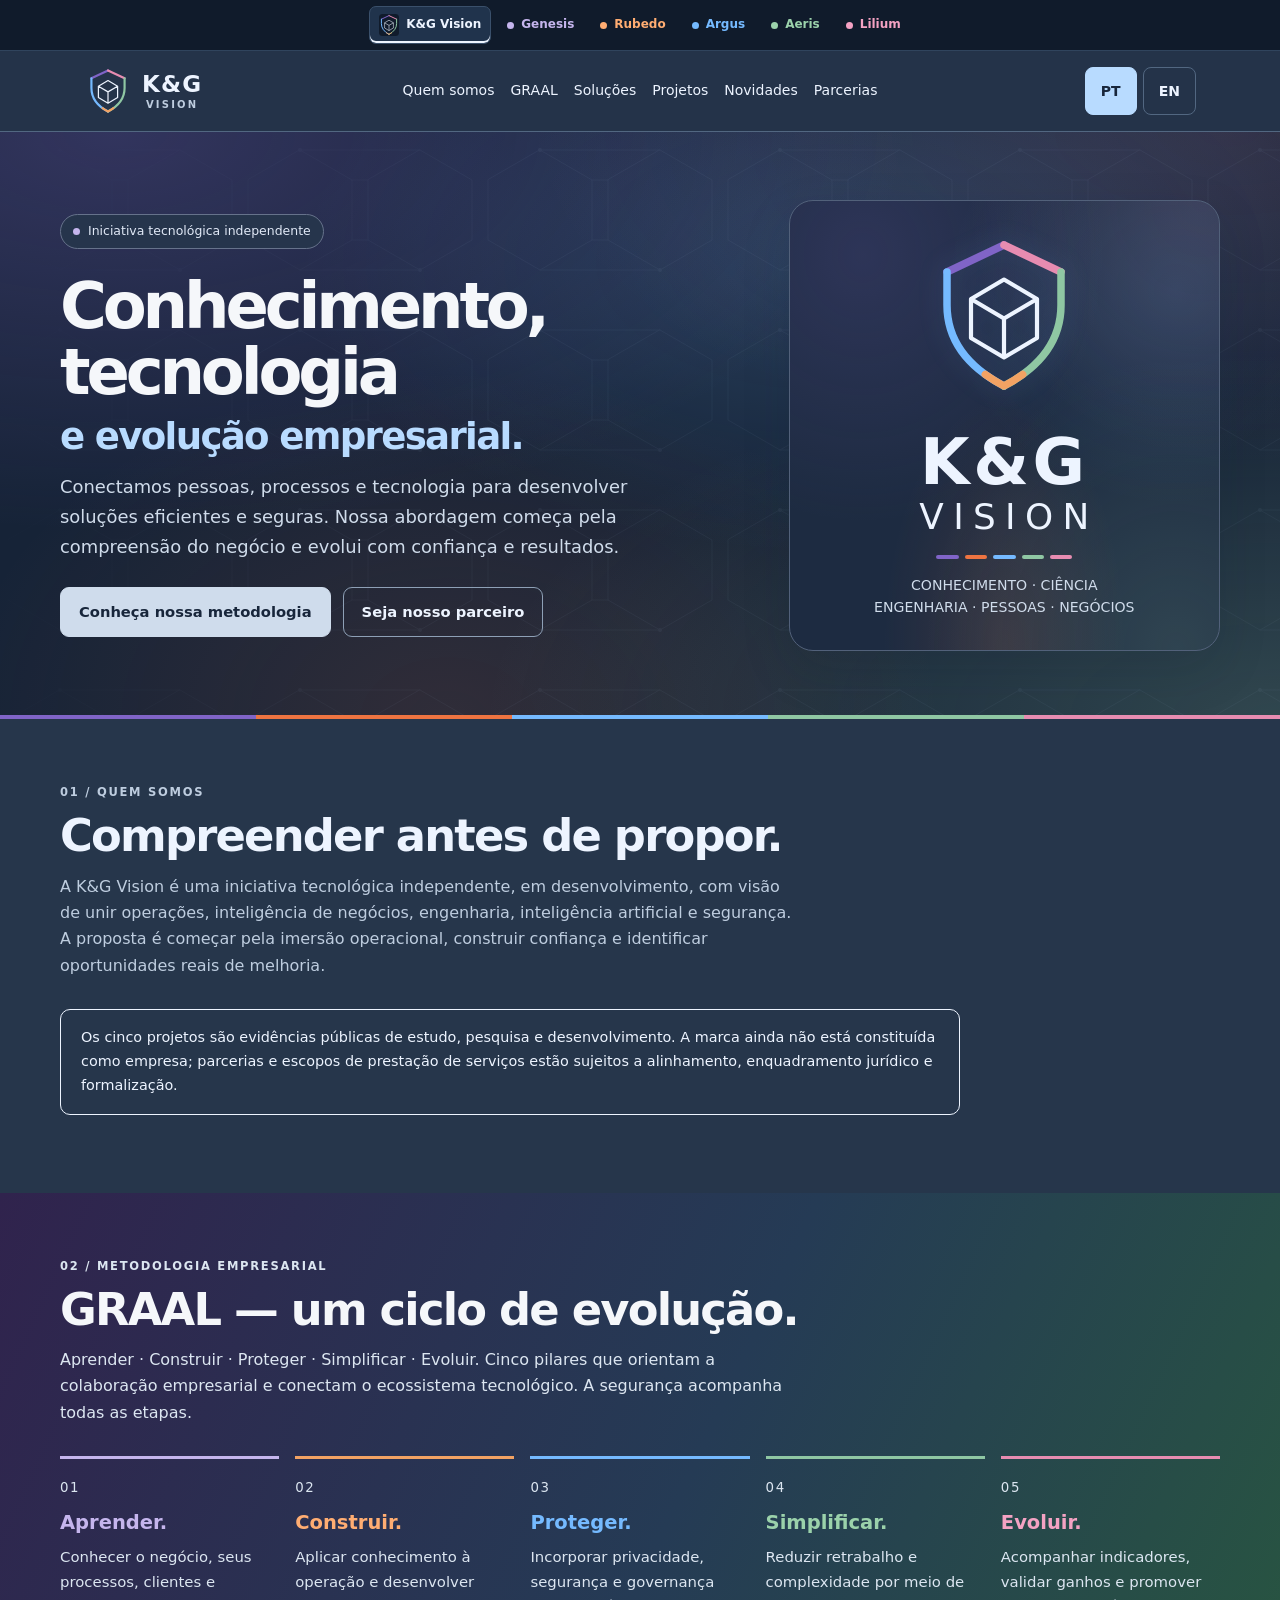
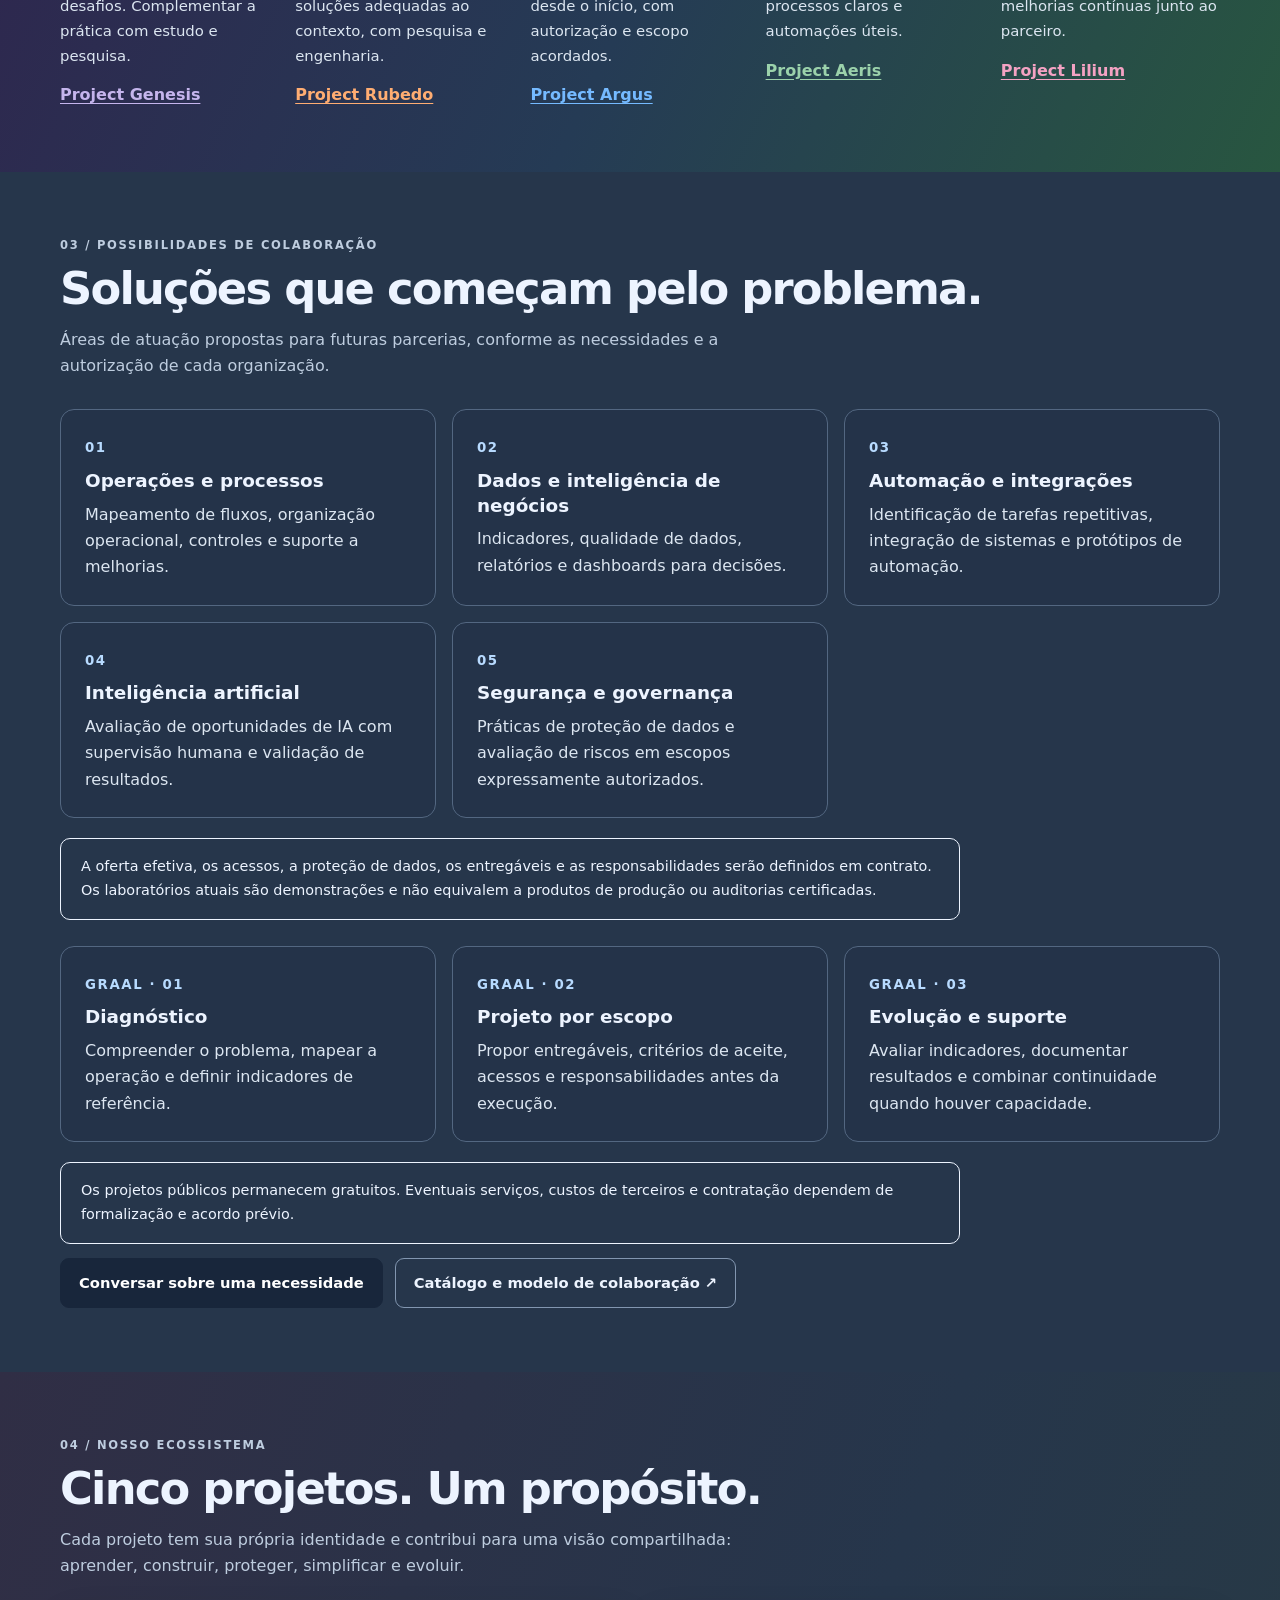
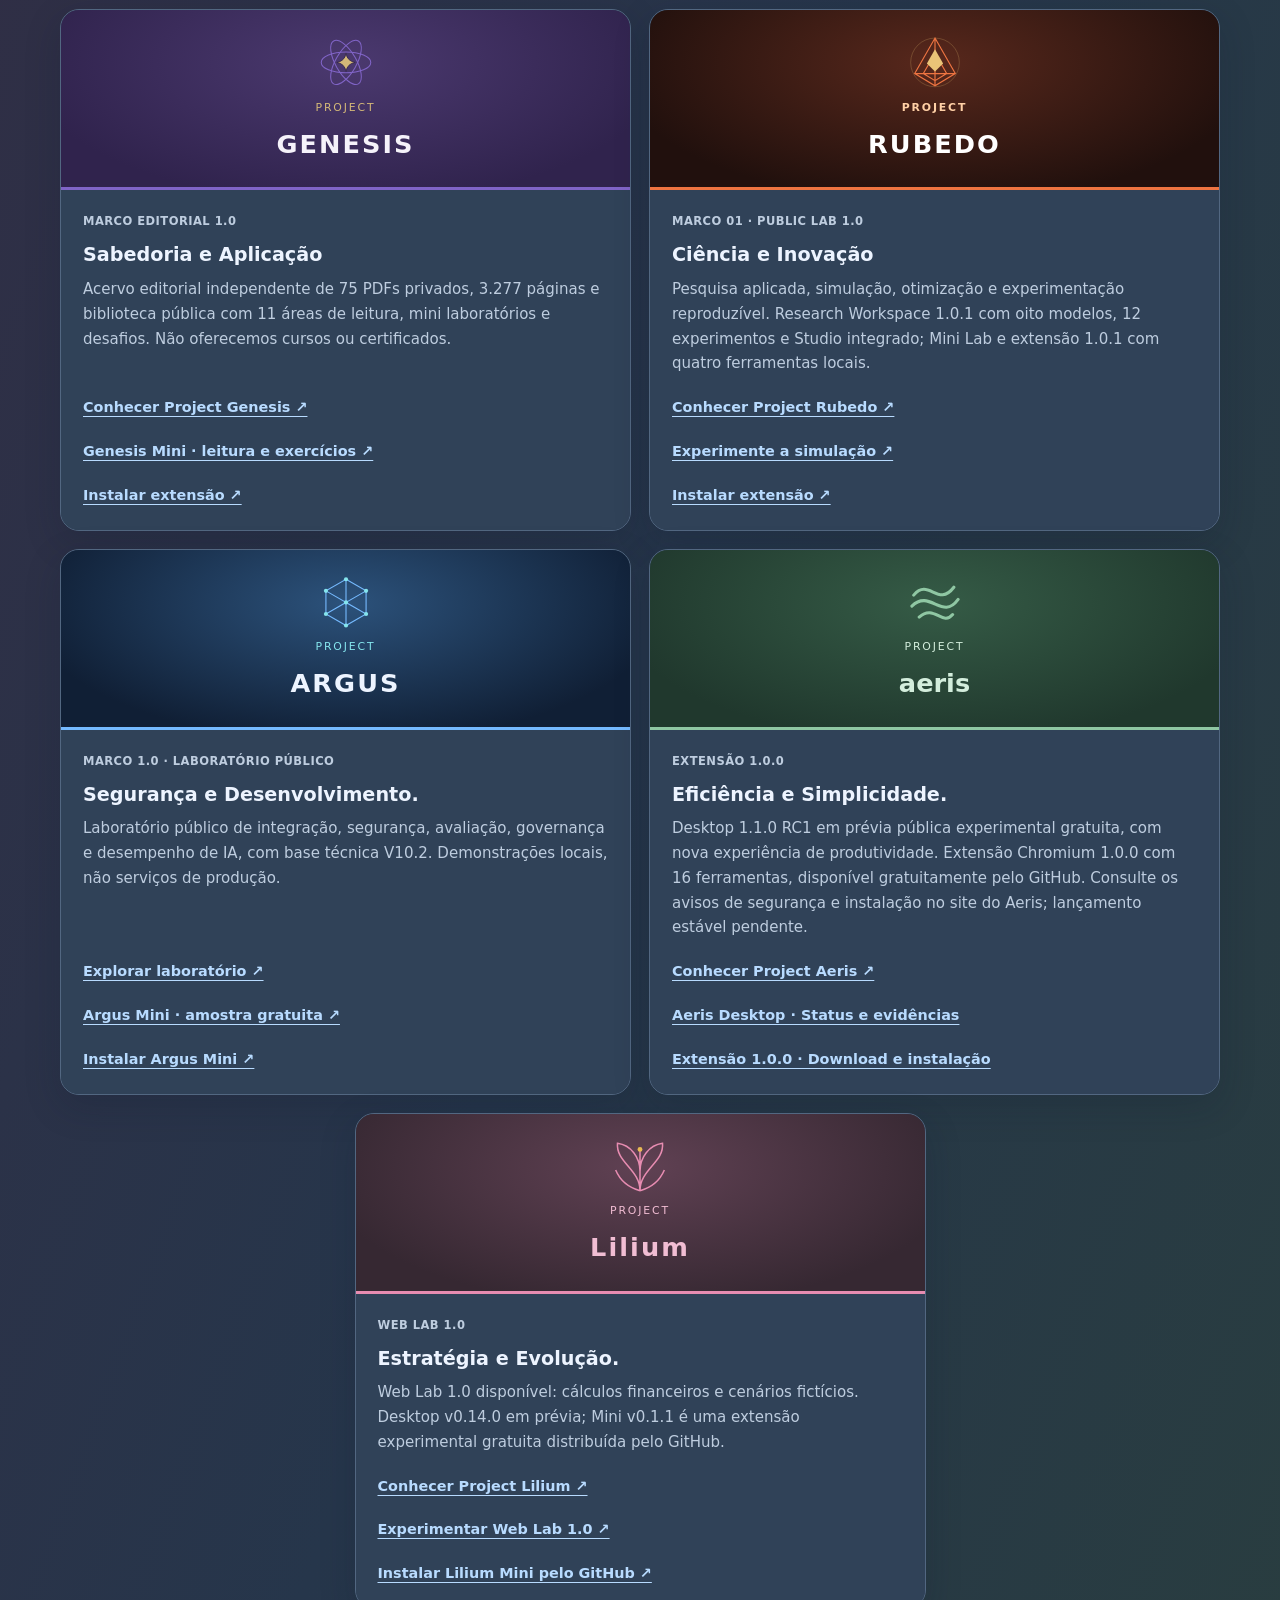
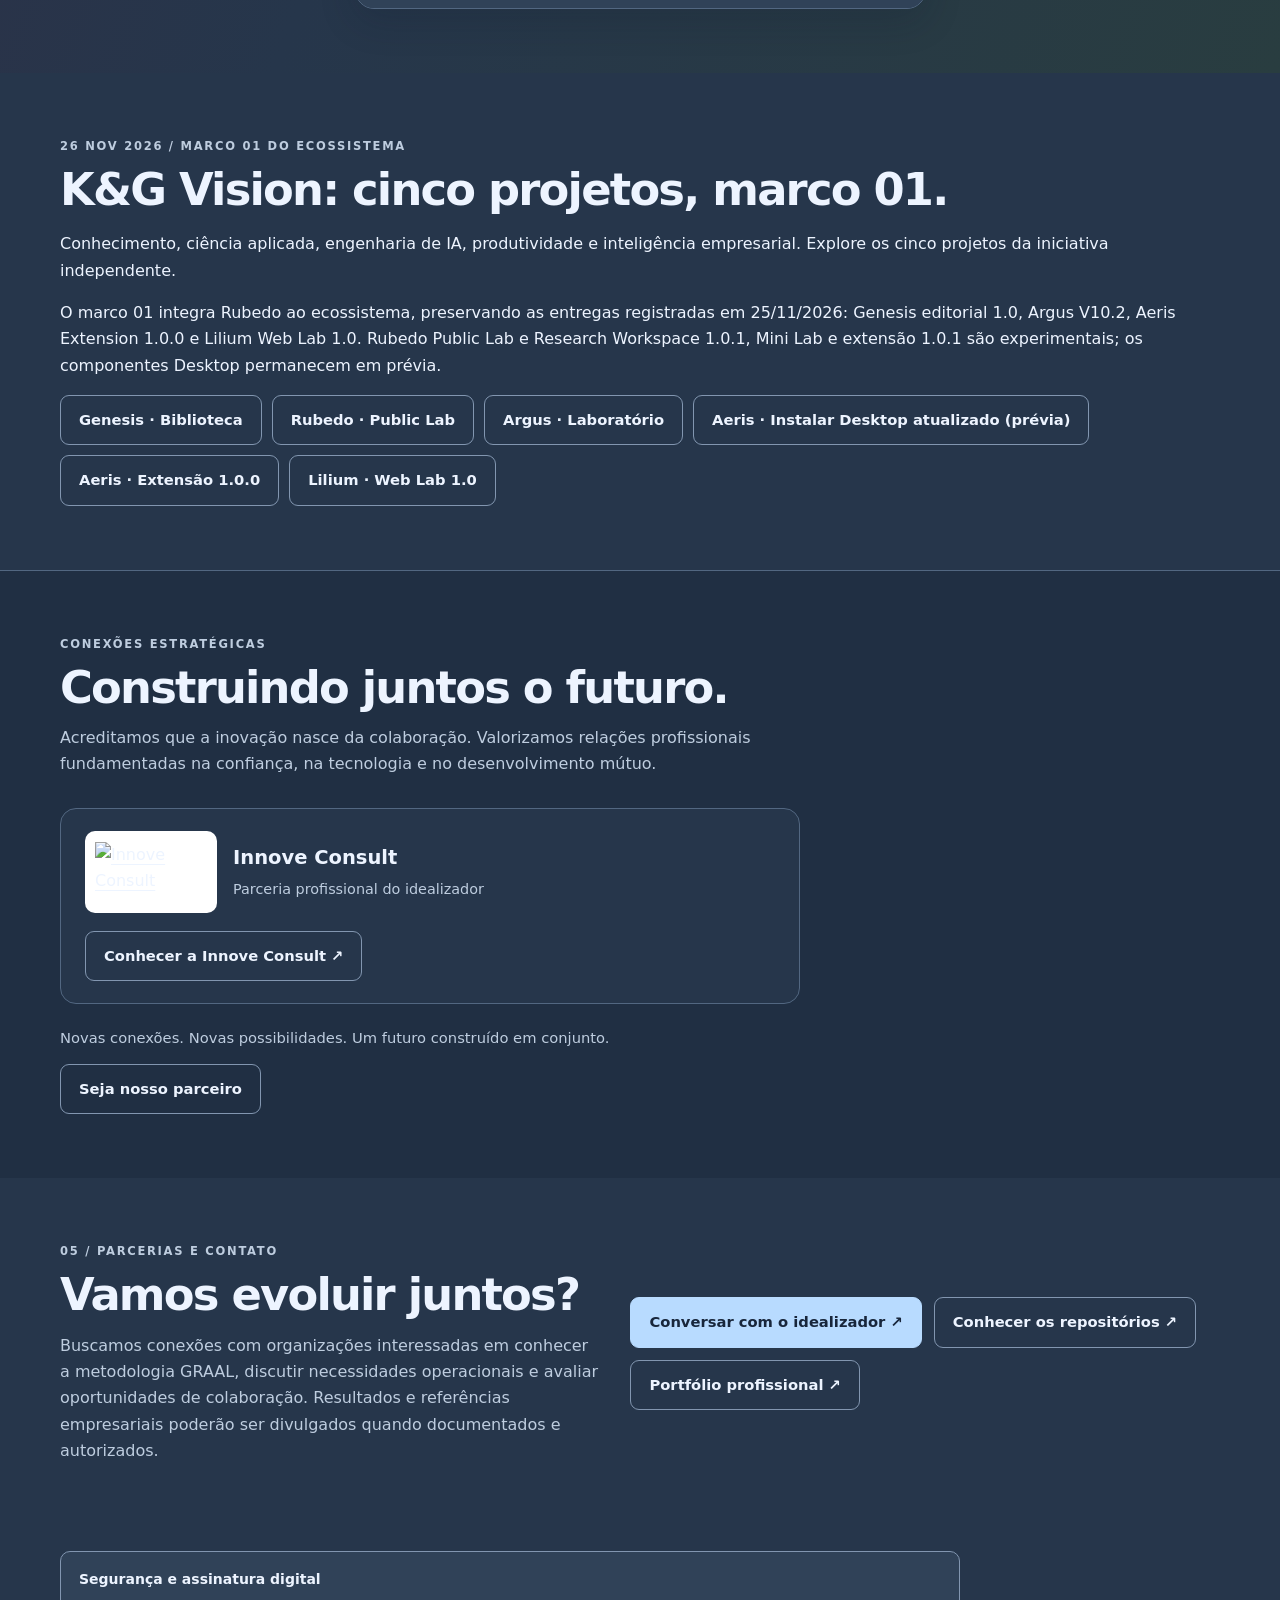
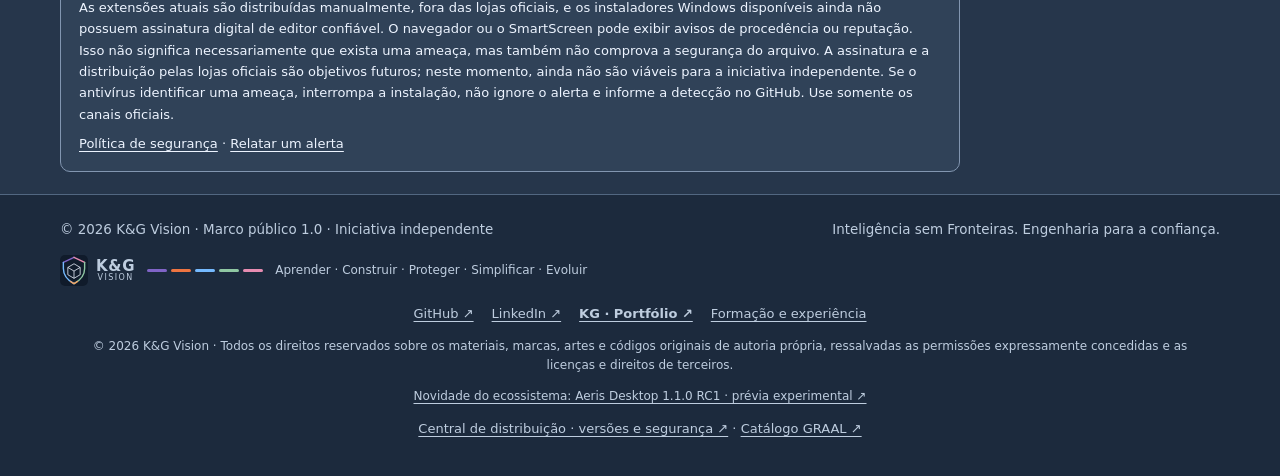
==== commit a961bf2b: "docs(graal): align Rubedo 1.0.1 approved release and distribution catalog" ====
--- a/index.html
+++ b/index.html
@@ -145,12 +145,12 @@
 <section id="solucoes" class="section"><div class="wrap"><div class="eyebrow" data-pt="03 / Possibilidades de colaboração" data-en="03 / Collaboration opportunities">03 / Possibilidades de colaboração</div><h2 data-pt="Soluções que começam pelo problema." data-en="Solutions that start with the problem.">Soluções que começam pelo problema.</h2><p class="intro" data-pt="Áreas de atuação propostas para futuras parcerias, conforme as necessidades e a autorização de cada organização." data-en="Proposed areas for future partnerships, subject to each organization's needs and authorization.">Áreas de atuação propostas para futuras parcerias, conforme as necessidades e a autorização de cada organização.</p><div class="kg-business-grid"><article class="kg-business-card"><small>01</small><h3 data-pt="Operações e processos" data-en="Operations and processes">Operações e processos</h3><p data-pt="Mapeamento de fluxos, organização operacional, controles e suporte a melhorias." data-en="Workflow mapping, operational organization, controls and improvement support.">Mapeamento de fluxos, organização operacional, controles e suporte a melhorias.</p></article><article class="kg-business-card"><small>02</small><h3 data-pt="Dados e inteligência de negócios" data-en="Data and business intelligence">Dados e inteligência de negócios</h3><p data-pt="Indicadores, qualidade de dados, relatórios e dashboards para decisões." data-en="Metrics, data quality, reports and dashboards for decisions.">Indicadores, qualidade de dados, relatórios e dashboards para decisões.</p></article><article class="kg-business-card"><small>03</small><h3 data-pt="Automação e integrações" data-en="Automation and integrations">Automação e integrações</h3><p data-pt="Identificação de tarefas repetitivas, integração de sistemas e protótipos de automação." data-en="Identification of repetitive tasks, system integration and automation prototypes.">Identificação de tarefas repetitivas, integração de sistemas e protótipos de automação.</p></article><article class="kg-business-card"><small>04</small><h3 data-pt="Inteligência artificial" data-en="Artificial intelligence">Inteligência artificial</h3><p data-pt="Avaliação de oportunidades de IA com supervisão humana e validação de resultados." data-en="Evaluation of AI opportunities with human oversight and results validation.">Avaliação de oportunidades de IA com supervisão humana e validação de resultados.</p></article><article class="kg-business-card"><small>05</small><h3 data-pt="Segurança e governança" data-en="Security and governance">Segurança e governança</h3><p data-pt="Práticas de proteção de dados e avaliação de riscos em escopos expressamente autorizados." data-en="Data protection practices and risk assessment within expressly authorized scopes.">Práticas de proteção de dados e avaliação de riscos em escopos expressamente autorizados.</p></article></div><p class="kg-business-note" data-pt="A oferta efetiva, os acessos, a proteção de dados, os entregáveis e as responsabilidades serão definidos em contrato. Os laboratórios atuais são demonstrações e não equivalem a produtos de produção ou auditorias certificadas." data-en="Actual services, access, data protection, deliverables and responsibilities will be defined in a contract. Current labs are demonstrations, not production products or certified audits.">A oferta efetiva, os acessos, a proteção de dados, os entregáveis e as responsabilidades serão definidos em contrato. Os laboratórios atuais são demonstrações e não equivalem a produtos de produção ou auditorias certificadas.</p><div class="kg-business-grid"><article class="kg-business-card"><small>GRAAL · 01</small><h3 data-pt="Diagnóstico" data-en="Discovery">Diagnóstico</h3><p data-pt="Compreender o problema, mapear a operação e definir indicadores de referência." data-en="Understand the problem, map operations and define baseline metrics.">Compreender o problema, mapear a operação e definir indicadores de referência.</p></article><article class="kg-business-card"><small>GRAAL · 02</small><h3 data-pt="Projeto por escopo" data-en="Scoped project">Projeto por escopo</h3><p data-pt="Propor entregáveis, critérios de aceite, acessos e responsabilidades antes da execução." data-en="Propose deliverables, acceptance criteria, access and responsibilities before delivery.">Propor entregáveis, critérios de aceite, acessos e responsabilidades antes da execução.</p></article><article class="kg-business-card"><small>GRAAL · 03</small><h3 data-pt="Evolução e suporte" data-en="Improvement and support">Evolução e suporte</h3><p data-pt="Avaliar indicadores, documentar resultados e combinar continuidade quando houver capacidade." data-en="Evaluate metrics, document results and agree on ongoing support where capacity permits.">Avaliar indicadores, documentar resultados e combinar continuidade quando houver capacidade.</p></article></div><p class="kg-business-note" data-pt="Os projetos públicos permanecem gratuitos. Eventuais serviços, custos de terceiros e contratação dependem de formalização e acordo prévio." data-en="Public projects remain free. Any services, third-party costs and engagement depend on formalization and prior agreement.">Os projetos públicos permanecem gratuitos. Eventuais serviços, custos de terceiros e contratação dependem de formalização e acordo prévio.</p><div class="actions"><a class="btn primary" href="#contato" data-pt="Conversar sobre uma necessidade" data-en="Discuss a business need">Conversar sobre uma necessidade</a><a class="btn" href="https://github.com/Kgasil/kgasil.github.io/blob/main/docs/commercial-model-stage-05.md" data-pt="Catálogo e modelo de colaboração ↗" data-en="Service catalog and collaboration model ↗">Catálogo e modelo de colaboração ↗</a></div></div></section>
 <section id="projetos" class="section"><div class="wrap"><div class="eyebrow" data-pt="04 / Nosso ecossistema" data-en="04 / Our ecosystem">04 / Nosso ecossistema</div><h2 data-pt="Cinco projetos. Um propósito." data-en="Five projects. One purpose.">Cinco projetos. Um propósito.</h2><p class="intro" data-pt="Cada projeto tem sua própria identidade e contribui para uma visão compartilhada: aprender, construir, proteger, simplificar e evoluir." data-en="Each project has its own identity and contributes to a shared vision: learn, build, protect, simplify and evolve.">Cada projeto tem sua própria identidade e contribui para uma visão compartilhada: aprender, construir, proteger, simplificar e evoluir.</p><div class="projects">
 <article id="genesis-preview" class="project"><div class="project-top genesis"><svg viewBox="0 0 140 140" aria-hidden="true"><g fill="none" stroke="#8064C7" stroke-width="2.4"><ellipse cx="70" cy="70" rx="57" ry="24"/><ellipse cx="70" cy="70" rx="57" ry="24" transform="rotate(60 70 70)"/><ellipse cx="70" cy="70" rx="57" ry="24" transform="rotate(-60 70 70)"/></g><path d="M70 49Q73 67 91 70Q73 73 70 91Q67 73 49 70Q67 67 70 49Z" fill="#D4B878" stroke="#30234D" stroke-width="2"/></svg><small>PROJECT</small><strong>GENESIS</strong></div><div class="project-body"><div class="phase" data-pt="MARCO EDITORIAL 1.0" data-en="EDITORIAL MILESTONE 1.0">MARCO EDITORIAL 1.0</div><h3 data-pt="Sabedoria e Aplicação" data-en="Wisdom &amp; Application">Sabedoria e Aplicação</h3><p data-pt="Acervo editorial independente de 75 PDFs privados, 3.277 páginas e biblioteca pública com 11 áreas de leitura, mini laboratórios e desafios. Não oferecemos cursos ou certificados." data-en="Independent editorial collection of 75 private PDFs, 3,277 pages and a public library with 11 reading areas, mini labs and challenges. No courses or certificates.">Acervo editorial independente de 75 PDFs privados, 3.277 páginas e biblioteca pública com 11 áreas de leitura, mini laboratórios e desafios. Não oferecemos cursos ou certificados.</p><div class="project-links"><a href="https://kgasil.github.io/genesis/" data-pt="Conhecer Project Genesis ↗" data-en="Explore Project Genesis ↗">Conhecer Project Genesis ↗</a><a href="https://kgasil.github.io/genesis/mini/" data-pt="Genesis Mini · leitura e exercícios ↗" data-en="Genesis Mini · reading and exercises ↗">Genesis Mini · leitura e exercícios ↗</a><a href="https://kgasil.github.io/genesis/#instalar-extensao" data-pt="Instalar extensão ↗" data-en="Install extension ↗">Instalar extensão ↗</a></div></div></article>
-<article id="rubedo-preview" class="project"><div class="project-top rubedo" style="background:radial-gradient(ellipse at 50% 30%,#58281c,#21100d 80%);border-bottom-color:#EE7441"><svg viewBox="0 0 120 120" aria-hidden="true"><circle cx="60" cy="60" r="48" fill="none" stroke="#EAC477" opacity=".45"/><path d="M60 12L100 82L60 106L20 82Z M60 12V106M20 82L100 82M60 42L83 82L60 96L37 82Z" fill="none" stroke="#EE7441" stroke-width="2.3"/><path d="M60 34L76 62L60 78L44 62Z" fill="#EAC477"/></svg><small style="color:#FFD0A6!important;-webkit-text-fill-color:#FFD0A6!important;opacity:1!important;font-weight:750">PROJECT</small><strong style="color:#FFFFFF!important;-webkit-text-fill-color:#FFFFFF!important;opacity:1!important;font-weight:800">RUBEDO</strong></div><div class="project-body"><div class="phase" data-pt="MARCO 01 · PUBLIC LAB 1.0" data-en="MILESTONE 01 · PUBLIC LAB 1.0">MARCO 01 · PUBLIC LAB 1.0</div><h3 data-pt="Ciência e Inovação" data-en="Science &amp; Innovation">Ciência e Inovação</h3><p data-pt="Pesquisa aplicada, simulação, otimização e experimentação reproduzível. Research Workspace 1.0 com oito modelos, caderno, biblioteca e Studio; Mini Lab e extensão 1.0.0 com quatro ferramentas locais." data-en="Applied research, simulation, optimization and reproducible experimentation. Research Workspace 1.0 with eight models, notebook, library and Studio; Mini Lab and extension 1.0.0 with four local tools.">Pesquisa aplicada, simulação, otimização e experimentação reproduzível. Research Workspace 1.0 com oito modelos, caderno, biblioteca e Studio; Mini Lab e extensão 1.0.0 com quatro ferramentas locais.</p><div class="project-links"><a href="https://kgasil.github.io/rubedo/" data-pt="Conhecer Project Rubedo ↗" data-en="Explore Project Rubedo ↗">Conhecer Project Rubedo ↗</a><a href="https://kgasil.github.io/rubedo/#experimente" data-pt="Experimente a simulação ↗" data-en="Try the simulation ↗">Experimente a simulação ↗</a><a href="https://kgasil.github.io/rubedo/#instalar" data-pt="Instalar extensão ↗" data-en="Install extension ↗">Instalar extensão ↗</a></div></div></article>
+<article id="rubedo-preview" class="project"><div class="project-top rubedo" style="background:radial-gradient(ellipse at 50% 30%,#58281c,#21100d 80%);border-bottom-color:#EE7441"><svg viewBox="0 0 120 120" aria-hidden="true"><circle cx="60" cy="60" r="48" fill="none" stroke="#EAC477" opacity=".45"/><path d="M60 12L100 82L60 106L20 82Z M60 12V106M20 82L100 82M60 42L83 82L60 96L37 82Z" fill="none" stroke="#EE7441" stroke-width="2.3"/><path d="M60 34L76 62L60 78L44 62Z" fill="#EAC477"/></svg><small style="color:#FFD0A6!important;-webkit-text-fill-color:#FFD0A6!important;opacity:1!important;font-weight:750">PROJECT</small><strong style="color:#FFFFFF!important;-webkit-text-fill-color:#FFFFFF!important;opacity:1!important;font-weight:800">RUBEDO</strong></div><div class="project-body"><div class="phase" data-pt="MARCO 01 · PUBLIC LAB 1.0" data-en="MILESTONE 01 · PUBLIC LAB 1.0">MARCO 01 · PUBLIC LAB 1.0</div><h3 data-pt="Ciência e Inovação" data-en="Science &amp; Innovation">Ciência e Inovação</h3><p data-pt="Pesquisa aplicada, simulação, otimização e experimentação reproduzível. Research Workspace 1.0.1 com oito modelos, 12 experimentos e Studio integrado; Mini Lab e extensão 1.0.1 com quatro ferramentas locais." data-en="Applied research, simulation, optimization and reproducible experimentation. Research Workspace 1.0.1 with eight models, 12 experiments and integrated Studio; Mini Lab and extension 1.0.1 with four local tools.">Pesquisa aplicada, simulação, otimização e experimentação reproduzível. Research Workspace 1.0.1 com oito modelos, 12 experimentos e Studio integrado; Mini Lab e extensão 1.0.1 com quatro ferramentas locais.</p><div class="project-links"><a href="https://kgasil.github.io/rubedo/" data-pt="Conhecer Project Rubedo ↗" data-en="Explore Project Rubedo ↗">Conhecer Project Rubedo ↗</a><a href="https://kgasil.github.io/rubedo/#experimente" data-pt="Experimente a simulação ↗" data-en="Try the simulation ↗">Experimente a simulação ↗</a><a href="https://kgasil.github.io/rubedo/#instalar" data-pt="Instalar extensão ↗" data-en="Install extension ↗">Instalar extensão ↗</a></div></div></article>
 <article id="vision-preview" class="project"><div class="project-top vision"><svg viewBox="0 0 100 100" aria-hidden="true"><path d="M50 12L83 31V69L50 88L17 69V31Z M17 31L50 50L83 31M50 50V88M50 12V50M17 69L50 50L83 69" fill="none" stroke="#75BAFF" stroke-width="1.8"/><g fill="#85E5ED"><circle cx="50" cy="12" r="3.4"/><circle cx="83" cy="31" r="3.4"/><circle cx="83" cy="69" r="3.4"/><circle cx="50" cy="88" r="3.4"/><circle cx="17" cy="69" r="3.4"/><circle cx="17" cy="31" r="3.4"/><circle cx="50" cy="50" r="3.4"/></g></svg><small>PROJECT</small><strong>ARGUS</strong></div><div class="project-body"><div class="phase" data-pt="MARCO 1.0 · LABORATÓRIO PÚBLICO" data-en="1.0 MILESTONE · PUBLIC LAB">MARCO 1.0 · LABORATÓRIO PÚBLICO</div><h3 data-pt="Segurança e Desenvolvimento." data-en="Security and Development.">Segurança e Desenvolvimento.</h3><p data-pt="Laboratório público de integração, segurança, avaliação, governança e desempenho de IA, com base técnica V10.2. Demonstrações locais, não serviços de produção." data-en="Public lab for AI integration, security, assurance, governance and performance, based on V10.2. Local demonstrations, not production services.">Laboratório público de integração, segurança, avaliação, governança e desempenho de IA, com base técnica V10.2. Demonstrações locais, não serviços de produção.</p><div class="project-links"><a href="https://kgasil.github.io/argus/" data-pt="Explorar laboratório ↗" data-en="Explore the laboratory ↗">Explorar laboratório ↗</a><a href="https://kgasil.github.io/argus/mini/" data-pt="Argus Mini · amostra gratuita ↗" data-en="Argus Mini · free sample ↗">Argus Mini · amostra gratuita ↗</a><a href="https://kgasil.github.io/argus/#instalar-extensao" data-pt="Instalar Argus Mini ↗" data-en="Install Argus Mini ↗">Instalar Argus Mini ↗</a></div></div></article>
 <article id="aeris-preview" class="project"><div class="project-top aeris"><svg viewBox="0 0 100 100" aria-hidden="true"><path d="M15 38C40 9 55 59 81 25M12 56C42 27 62 81 88 45M24 74C49 52 62 90 79 70" fill="none" stroke="#508D70" stroke-width="5" stroke-linecap="round"/></svg><small>PROJECT</small><strong style="letter-spacing:0">aeris</strong></div><div class="project-body"><div class="phase" data-pt="EXTENSÃO 1.0.0" data-en="EXTENSION 1.0.0">EXTENSÃO 1.0.0</div><h3 data-pt="Eficiência e Simplicidade." data-en="Efficiency &amp; Simplicity.">Eficiência e Simplicidade.</h3><p data-pt="Desktop 1.1.0 RC1 em prévia pública experimental gratuita, com nova experiência de produtividade. Extensão Chromium 1.0.0 com 16 ferramentas, disponível gratuitamente pelo GitHub. Consulte os avisos de segurança e instalação no site do Aeris; lançamento estável pendente." data-en="Desktop 1.1.0 RC1 free public experimental preview, with a new productivity experience. Chromium extension 1.0.0 with 16 tools, freely available via GitHub. See the Aeris website for installation and security notices; stable release pending.">Desktop 1.1.0 RC1 em prévia pública experimental gratuita, com nova experiência de produtividade. Extensão Chromium 1.0.0 com 16 ferramentas, disponível gratuitamente pelo GitHub. Consulte os avisos de segurança e instalação no site do Aeris; lançamento estável pendente.</p><div class="project-links"><a href="https://kgasil.github.io/aeris/" data-pt="Conhecer Project Aeris ↗" data-en="Explore Project Aeris ↗">Conhecer Project Aeris ↗</a><a href="https://kgasil.github.io/aeris/#aeris-ai-setup" data-pt="Aeris Desktop · Status e evidências" data-en="Aeris Desktop · Status and evidence">Aeris Desktop · Status e evidências</a><a href="https://kgasil.github.io/aeris/extension-preview.html" data-pt="Extensão 1.0.0 · Download e instalação" data-en="Extension 1.0.0 · Download and installation">Extensão 1.0.0 · Download e instalação</a></div></div></article>
 <article id="lilium-preview" class="project"><div class="project-top" style="background:radial-gradient(ellipse at 50% 30%,#604153,#362832 80%);color:#F1BDD3"><svg viewBox="0 0 100 100" aria-hidden="true"><path d="M50 90C50 55 10 43 13 12 35 15 50 35 50 58 50 35 65 15 87 12 90 43 50 55 50 90ZM50 90V23M50 90C25 83 15 68 10 56M50 90C75 83 85 68 90 56" stroke="#E78CB1" stroke-width="2.5" fill="none"/><circle cx="50" cy="22" r="4" fill="#E8BA53"/></svg><small>PROJECT</small><strong>Lilium</strong></div><div class="project-body"><div class="phase" data-pt="WEB LAB 1.0" data-en="WEB LAB 1.0">WEB LAB 1.0</div><h3 data-pt="Estratégia e Evolução." data-en="Strategy &amp; Evolution.">Estratégia e Evolução.</h3><p data-pt="Web Lab 1.0 disponível: cálculos financeiros e cenários fictícios. Desktop v0.14.0 em prévia; Mini v0.1.1 é uma extensão experimental gratuita distribuída pelo GitHub." data-en="Web Lab 1.0 available: financial calculations and synthetic scenarios. Desktop v0.14.0 in preview; Mini v0.1.1 is a free experimental extension distributed via GitHub.">Web Lab 1.0 disponível: cálculos financeiros e cenários fictícios. Desktop v0.14.0 em prévia; Mini v0.1.1 é uma extensão experimental gratuita distribuída pelo GitHub.</p><div class="project-links"><a href="https://kgasil.github.io/lilium/" data-pt="Conhecer Project Lilium ↗" data-en="Explore Project Lilium ↗">Conhecer Project Lilium ↗</a><a href="https://kgasil.github.io/lilium/#lab" data-pt="Experimentar Web Lab 1.0 ↗" data-en="Try Web Lab 1.0 ↗">Experimentar Web Lab 1.0 ↗</a><a href="https://github.com/Kgasil/lilium/tree/main/extension" data-pt="Instalar Lilium Mini pelo GitHub ↗" data-en="Install Lilium Mini via GitHub ↗">Instalar Lilium Mini pelo GitHub ↗</a></div></div></article>
 </div></div></section>
-<section id="novidades" class="section"><div class="wrap"><div class="eyebrow" data-pt="26 NOV 2026 / MARCO 01 DO ECOSSISTEMA" data-en="26 NOV 2026 / ECOSYSTEM MILESTONE 01">26 NOV 2026 / MARCO 01 DO ECOSSISTEMA</div><h2 data-pt="K&amp;G Vision: cinco projetos, marco 01." data-en="K&amp;G Vision: five projects, milestone 01.">K&amp;G Vision: cinco projetos, marco 01.</h2><p data-pt="Conhecimento, ciência aplicada, engenharia de IA, produtividade e inteligência empresarial. Explore os cinco projetos da iniciativa independente." data-en="Knowledge, applied science, AI engineering, productivity and business intelligence. Explore all five projects of our independent initiative.">Conhecimento, ciência aplicada, engenharia de IA, produtividade e inteligência empresarial. Explore os cinco projetos da iniciativa independente.</p><p data-pt="O marco 01 integra Rubedo ao ecossistema, preservando as entregas registradas em 25/11/2026: Genesis editorial 1.0, Argus V10.2, Aeris Extension 1.0.0 e Lilium Web Lab 1.0. Rubedo Public Lab e Research Workspace 1.0, Mini Lab e extensão 1.0.0 são experimentais; os componentes Desktop permanecem em prévia." data-en="Milestone 01 integrates Rubedo while preserving the deliveries recorded on 25 Nov 2026: Genesis editorial 1.0, Argus V10.2, Aeris Extension 1.0.0 and Lilium Web Lab 1.0. Rubedo Public Lab and Research Workspace 1.0, Mini Lab and extension 1.0.0 are experimental; Desktop components remain previews.">O marco 01 integra Rubedo ao ecossistema, preservando as entregas registradas em 25/11/2026: Genesis editorial 1.0, Argus V10.2, Aeris Extension 1.0.0 e Lilium Web Lab 1.0. Rubedo Public Lab e Research Workspace 1.0, Mini Lab e extensão 1.0.0 são experimentais; os componentes Desktop permanecem em prévia.</p><div class="actions" style="display:flex;flex-wrap:wrap;gap:10px"><a class="btn" href="https://kgasil.github.io/genesis/biblioteca.html" data-pt="Genesis · Biblioteca" data-en="Genesis · Library">Genesis · Biblioteca</a><a class="btn" href="https://kgasil.github.io/rubedo/#experimente" data-pt="Rubedo · Public Lab" data-en="Rubedo · Public Lab">Rubedo · Public Lab</a><a class="btn" href="https://kgasil.github.io/argus/#ferramentas" data-pt="Argus · Laboratório" data-en="Argus · Laboratory">Argus · Laboratório</a><a class="btn" href="https://kgasil.github.io/aeris/#aeris-ai-setup" data-pt="Aeris · Instalar Desktop atualizado (prévia)" data-en="Aeris · Install updated Desktop (preview)">Aeris · Instalar Desktop atualizado (prévia)</a><a class="btn" href="https://kgasil.github.io/aeris/extension-preview.html" data-pt="Aeris · Extensão 1.0.0" data-en="Aeris · Extension 1.0.0">Aeris · Extensão 1.0.0</a><a class="btn" href="https://kgasil.github.io/lilium/#lab" data-pt="Lilium · Web Lab 1.0" data-en="Lilium · Web Lab 1.0">Lilium · Web Lab 1.0</a></div></div></section>
+<section id="novidades" class="section"><div class="wrap"><div class="eyebrow" data-pt="26 NOV 2026 / MARCO 01 DO ECOSSISTEMA" data-en="26 NOV 2026 / ECOSYSTEM MILESTONE 01">26 NOV 2026 / MARCO 01 DO ECOSSISTEMA</div><h2 data-pt="K&amp;G Vision: cinco projetos, marco 01." data-en="K&amp;G Vision: five projects, milestone 01.">K&amp;G Vision: cinco projetos, marco 01.</h2><p data-pt="Conhecimento, ciência aplicada, engenharia de IA, produtividade e inteligência empresarial. Explore os cinco projetos da iniciativa independente." data-en="Knowledge, applied science, AI engineering, productivity and business intelligence. Explore all five projects of our independent initiative.">Conhecimento, ciência aplicada, engenharia de IA, produtividade e inteligência empresarial. Explore os cinco projetos da iniciativa independente.</p><p data-pt="O marco 01 integra Rubedo ao ecossistema, preservando as entregas registradas em 25/11/2026: Genesis editorial 1.0, Argus V10.2, Aeris Extension 1.0.0 e Lilium Web Lab 1.0. Rubedo Public Lab e Research Workspace 1.0.1, Mini Lab e extensão 1.0.1 são experimentais; os componentes Desktop permanecem em prévia." data-en="Milestone 01 integrates Rubedo while preserving the deliveries recorded on 25 Nov 2026: Genesis editorial 1.0, Argus V10.2, Aeris Extension 1.0.0 and Lilium Web Lab 1.0. Rubedo Public Lab and Research Workspace 1.0.1, Mini Lab and extension 1.0.1 are experimental; Desktop components remain previews.">O marco 01 integra Rubedo ao ecossistema, preservando as entregas registradas em 25/11/2026: Genesis editorial 1.0, Argus V10.2, Aeris Extension 1.0.0 e Lilium Web Lab 1.0. Rubedo Public Lab e Research Workspace 1.0.1, Mini Lab e extensão 1.0.1 são experimentais; os componentes Desktop permanecem em prévia.</p><div class="actions" style="display:flex;flex-wrap:wrap;gap:10px"><a class="btn" href="https://kgasil.github.io/genesis/biblioteca.html" data-pt="Genesis · Biblioteca" data-en="Genesis · Library">Genesis · Biblioteca</a><a class="btn" href="https://kgasil.github.io/rubedo/#experimente" data-pt="Rubedo · Public Lab" data-en="Rubedo · Public Lab">Rubedo · Public Lab</a><a class="btn" href="https://kgasil.github.io/argus/#ferramentas" data-pt="Argus · Laboratório" data-en="Argus · Laboratory">Argus · Laboratório</a><a class="btn" href="https://kgasil.github.io/aeris/#aeris-ai-setup" data-pt="Aeris · Instalar Desktop atualizado (prévia)" data-en="Aeris · Install updated Desktop (preview)">Aeris · Instalar Desktop atualizado (prévia)</a><a class="btn" href="https://kgasil.github.io/aeris/extension-preview.html" data-pt="Aeris · Extensão 1.0.0" data-en="Aeris · Extension 1.0.0">Aeris · Extensão 1.0.0</a><a class="btn" href="https://kgasil.github.io/lilium/#lab" data-pt="Lilium · Web Lab 1.0" data-en="Lilium · Web Lab 1.0">Lilium · Web Lab 1.0</a></div></div></section>
 <section id="conexoes" class="section" style="background:#202f43;border-top:1px solid #526781"><div class="wrap"><div class="eyebrow" data-pt="Conexões estratégicas" data-en="Strategic connections">Conexões estratégicas</div><h2 data-pt="Construindo juntos o futuro." data-en="Building the future together.">Construindo juntos o futuro.</h2><p class="intro" data-pt="Acreditamos que a inovação nasce da colaboração. Valorizamos relações profissionais fundamentadas na confiança, na tecnologia e no desenvolvimento mútuo." data-en="We believe innovation begins with collaboration. We value professional relationships built on trust, technology and mutual development.">Acreditamos que a inovação nasce da colaboração. Valorizamos relações profissionais fundamentadas na confiança, na tecnologia e no desenvolvimento mútuo.</p><div style="max-width:740px;padding:22px 24px;border:1px solid #526781;border-radius:16px;background:#26364b;display:flex;align-items:center;justify-content:space-between;gap:18px;flex-wrap:wrap"><div style="display:flex;align-items:center;gap:16px;flex-wrap:wrap"><a href="https://www.innoveconsult.com.br/home" target="_blank" rel="noopener noreferrer" aria-label="Innove Consult" style="display:flex;align-items:center;justify-content:center;width:132px;min-height:82px;padding:10px;background:#fff;border-radius:10px;flex:none"><img src="https://ncdn0.infojobs.com.br/logos/2014/12/04/350627.jpg?f=46094.3453367708%3Fv%3D1" alt="Innove Consult" width="112" height="60" loading="lazy" decoding="async" referrerpolicy="no-referrer" style="max-width:100%;height:auto;object-fit:contain"></a><div><strong style="font-size:1.22rem;color:#edf4ff">Innove Consult</strong><p style="margin:4px 0 0;color:#becddf;font-size:.9rem" data-pt="Parceria profissional do idealizador" data-en="Founder's professional partnership">Parceria profissional do idealizador</p></div></div><a class="btn" href="https://www.innoveconsult.com.br/home" target="_blank" rel="noopener noreferrer" data-pt="Conhecer a Innove Consult ↗" data-en="Explore Innove Consult ↗">Conhecer a Innove Consult ↗</a></div><p style="margin:22px 0 14px;color:#becddf;font-size:.92rem" data-pt="Novas conexões. Novas possibilidades. Um futuro construído em conjunto." data-en="New connections. New possibilities. A future built together.">Novas conexões. Novas possibilidades. Um futuro construído em conjunto.</p><a class="btn" href="#contato" data-pt="Seja nosso parceiro" data-en="Become our partner">Seja nosso parceiro</a></div></section>
 <section id="contato" class="section"><div class="wrap closing"><div><div class="eyebrow" data-pt="05 / Parcerias e contato" data-en="05 / Partnerships and contact">05 / Parcerias e contato</div><h2 data-pt="Vamos evoluir juntos?" data-en="Let's evolve together?">Vamos evoluir juntos?</h2><p class="intro" data-pt="Buscamos conexões com organizações interessadas em conhecer a metodologia GRAAL, discutir necessidades operacionais e avaliar oportunidades de colaboração. Resultados e referências empresariais poderão ser divulgados quando documentados e autorizados." data-en="We seek connections with organizations interested in exploring GRAAL, discussing operational needs and evaluating collaboration opportunities. Business references and results may be published when documented and authorized.">Buscamos conexões com organizações interessadas em conhecer a metodologia GRAAL, discutir necessidades operacionais e avaliar oportunidades de colaboração. Resultados e referências empresariais poderão ser divulgados quando documentados e autorizados.</p></div><div class="actions"><a class="btn primary" href="https://www.linkedin.com/in/kaio-gabriel-da-silva" data-pt="Conversar com o idealizador ↗" data-en="Contact the creator ↗">Conversar com o idealizador ↗</a><a class="btn" href="https://github.com/Kgasil" data-pt="Conhecer os repositórios ↗" data-en="Explore repositories ↗">Conhecer os repositórios ↗</a><a class="btn" href="https://kgasil.github.io/portfolio/" data-pt="Portfólio profissional ↗" data-en="Professional portfolio ↗">Portfólio profissional ↗</a></div></div></section><div class="wrap"><aside class="kg-distribution-notice" role="note" style="margin:22px 0;padding:16px 18px;border:1px solid currentColor;border-radius:10px;font-size:13px;line-height:1.65;max-width:900px;overflow-wrap:anywhere"><strong style="display:block;margin-bottom:6px;font-size:14px" data-pt="Segurança e assinatura digital" data-en="Security and digital signing">Segurança e assinatura digital</strong><p style="margin:0 0 8px" data-pt="As extensões atuais são distribuídas manualmente, fora das lojas oficiais, e os instaladores Windows disponíveis ainda não possuem assinatura digital de editor confiável. O navegador ou o SmartScreen pode exibir avisos de procedência ou reputação. Isso não significa necessariamente que exista uma ameaça, mas também não comprova a segurança do arquivo. A assinatura e a distribuição pelas lojas oficiais são objetivos futuros; neste momento, ainda não são viáveis para a iniciativa independente. Se o antivírus identificar uma ameaça, interrompa a instalação, não ignore o alerta e informe a detecção no GitHub. Use somente os canais oficiais." data-en="Current extensions are distributed manually outside official stores, and available Windows installers do not yet have a trusted publisher digital signature. The browser or SmartScreen may show origin or reputation warnings. This does not necessarily indicate a threat, but it does not establish file safety either. Signing and official store distribution are future goals and are not currently feasible for this independent initiative. If antivirus software detects a threat, stop installation, do not bypass the warning, and report the detection on GitHub. Use official channels only.">As extensões atuais são distribuídas manualmente, fora das lojas oficiais, e os instaladores Windows disponíveis ainda não possuem assinatura digital de editor confiável. O navegador ou o SmartScreen pode exibir avisos de procedência ou reputação. Isso não significa necessariamente que exista uma ameaça, mas também não comprova a segurança do arquivo. A assinatura e a distribuição pelas lojas oficiais são objetivos futuros; neste momento, ainda não são viáveis para a iniciativa independente. Se o antivírus identificar uma ameaça, interrompa a instalação, não ignore o alerta e informe a detecção no GitHub. Use somente os canais oficiais.</p><a href="https://github.com/Kgasil/kgasil.github.io/blob/main/SECURITY.md" style="color:inherit;text-decoration:underline;text-underline-offset:3px" data-pt="Política de segurança" data-en="Security policy">Política de segurança</a> · <a href="https://github.com/Kgasil/kgasil.github.io/issues" style="color:inherit;text-decoration:underline;text-underline-offset:3px" data-pt="Relatar um alerta" data-en="Report a warning">Relatar um alerta</a></aside></div></main>
 <footer><div class="wrap foot"><span>© 2026 K&amp;G Vision · <span data-pt="Marco público 1.0 · Iniciativa independente" data-en="Public milestone 1.0 · Independent initiative">Marco público 1.0 · Iniciativa independente</span></span><span data-pt="Inteligência sem Fronteiras. Engenharia para a confiança." data-en="Intelligence Without Boundaries. Engineered for Trust.">Inteligência sem Fronteiras. Engenharia para a confiança.</span></div><div class="wrap"><div style="display:flex;align-items:center;gap:12px;flex-wrap:wrap;margin-top:14px;font-size:12px"><a class="kg-footer-brand" href="https://kgasil.github.io/" style="display:inline-flex;align-items:center;gap:8px;color:inherit;text-decoration:none;flex-shrink:0" aria-label="K&amp;G Vision"><img src="https://kgasil.github.io/assets/kg-symbol.svg" width="28" height="31" alt="K&amp;G Vision"><span class="kg-footer-wordmark" aria-label="K&amp;G Vision"><b>K&amp;G</b><small>VISION</small></span></a><span class="kg-footer-colors" aria-hidden="true" style="display:inline-flex;gap:4px;flex-shrink:0;align-items:center"><i style="display:block;width:20px;height:3px;border-radius:2px;background:#8064C7"></i><i style="display:block;width:20px;height:3px;border-radius:2px;background:#EE7441"></i><i style="display:block;width:20px;height:3px;border-radius:2px;background:#75BAFF"></i><i style="display:block;width:20px;height:3px;border-radius:2px;background:#8FC7A3"></i><i style="display:block;width:20px;height:3px;border-radius:2px;background:#E78CB1"></i></span><span data-pt="Aprender · Construir · Proteger · Simplificar · Evoluir" data-en="Learn · Build · Protect · Simplify · Evolve">Aprender · Construir · Proteger · Simplificar · Evoluir</span></div></div><!-- kg-personal-portfolio-v1 --><div class="kg-author-links" style="display:flex;justify-content:center;align-items:center;flex-wrap:wrap;gap:8px 18px;margin:18px auto 0;padding:0 16px;font-size:13px;line-height:1.6;text-align:center"><a href="https://github.com/Kgasil" style="color:inherit;text-decoration:underline;text-underline-offset:3px">GitHub ↗</a><a href="https://www.linkedin.com/in/kaio-gabriel-da-silva" style="color:inherit;text-decoration:underline;text-underline-offset:3px">LinkedIn ↗</a><a href="https://kgasil.github.io/portfolio/" style="color:inherit;font-weight:700;text-decoration:underline;text-underline-offset:3px" data-pt="KG · Portfólio ↗" data-en="KG · Portfolio ↗">KG · Portfólio ↗</a><!-- kg-current-training --><a href="https://kgasil.github.io/portfolio/resume.html" style="color:inherit;text-decoration:underline;text-underline-offset:3px" data-pt="Formação e experiência" data-en="Education and experience">Formação e experiência</a></div><p class="kg-copyright-notice" style="margin:12px auto 0;padding:0 16px;max-width:1160px;text-align:center;font-size:12px;line-height:1.6" data-pt="© 2026 K&amp;G Vision · Todos os direitos reservados sobre os materiais, marcas, artes e códigos originais de autoria própria, ressalvadas as permissões expressamente concedidas e as licenças e direitos de terceiros." data-en="© 2026 K&amp;G Vision · All rights reserved in original authored materials, brands, artwork and code, subject to expressly granted permissions and third-party rights and licenses.">© 2026 K&amp;G Vision · Todos os direitos reservados sobre os materiais, marcas, artes e códigos originais de autoria própria, ressalvadas as permissões expressamente concedidas e as licenças e direitos de terceiros.</p><p id="kg-aeris-preview-news" style="margin:12px auto 0;padding:0 16px;max-width:1160px;text-align:center;font-size:12px;line-height:1.6"><a href="https://kgasil.github.io/aeris/#aeris-ai-setup" style="color:inherit;text-decoration:underline;text-underline-offset:3px" data-pt="Novidade do ecossistema: Aeris Desktop 1.1.0 RC1 · prévia experimental ↗" data-en="Ecosystem news: Aeris Desktop 1.1.0 RC1 · experimental preview ↗">Novidade do ecossistema: Aeris Desktop 1.1.0 RC1 · prévia experimental ↗</a></p><div class="wrap" style="padding:12px 0;text-align:center;font-size:13px"><a href="https://kgasil.github.io/distribuicao.html" style="color:inherit;text-decoration:underline;text-underline-offset:3px" data-pt="Central de distribuição · versões e segurança ↗" data-en="Distribution center · versions and security ↗">Central de distribuição · versões e segurança ↗</a> <span aria-hidden="true">·</span> <a href="https://github.com/Kgasil/kgasil.github.io/blob/main/docs/graal-catalog.md" style="color:inherit;text-decoration:underline;text-underline-offset:3px" data-pt="Catálogo GRAAL ↗" data-en="GRAAL catalog ↗">Catálogo GRAAL ↗</a></div></footer>
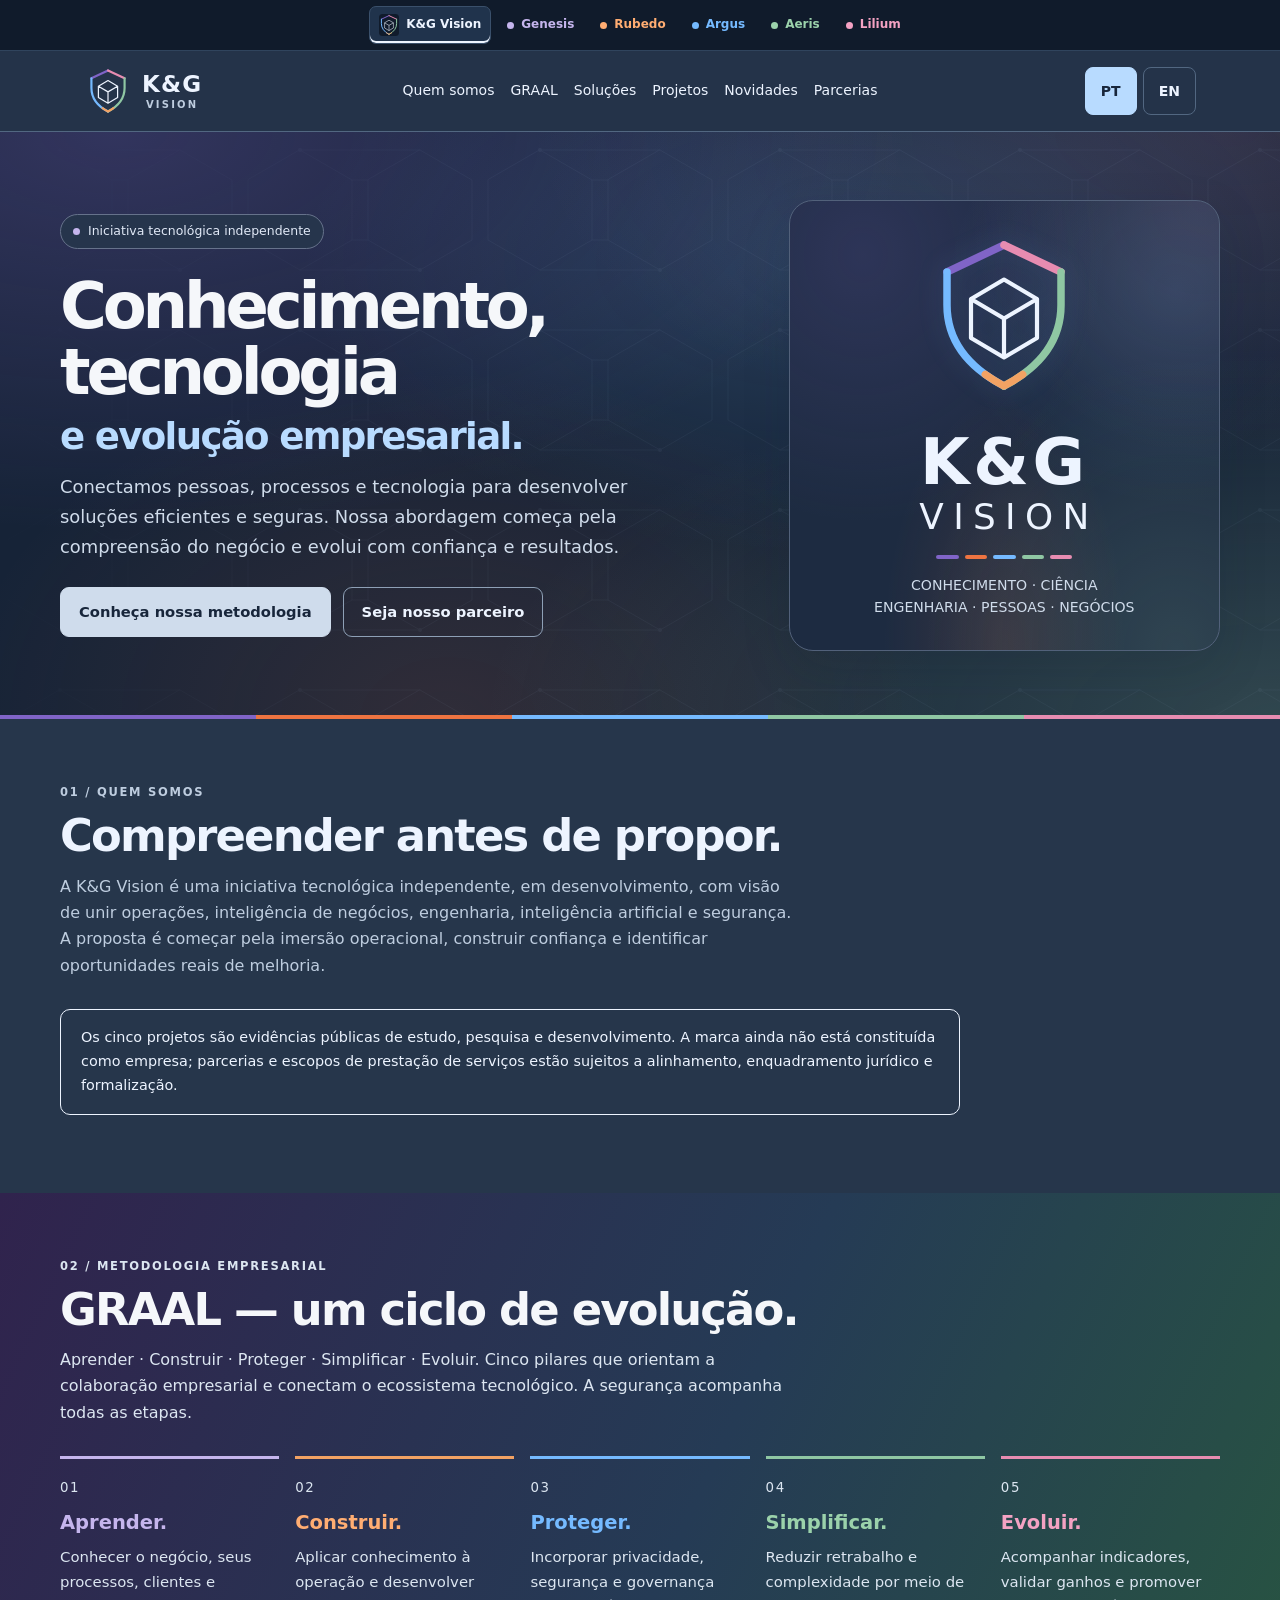
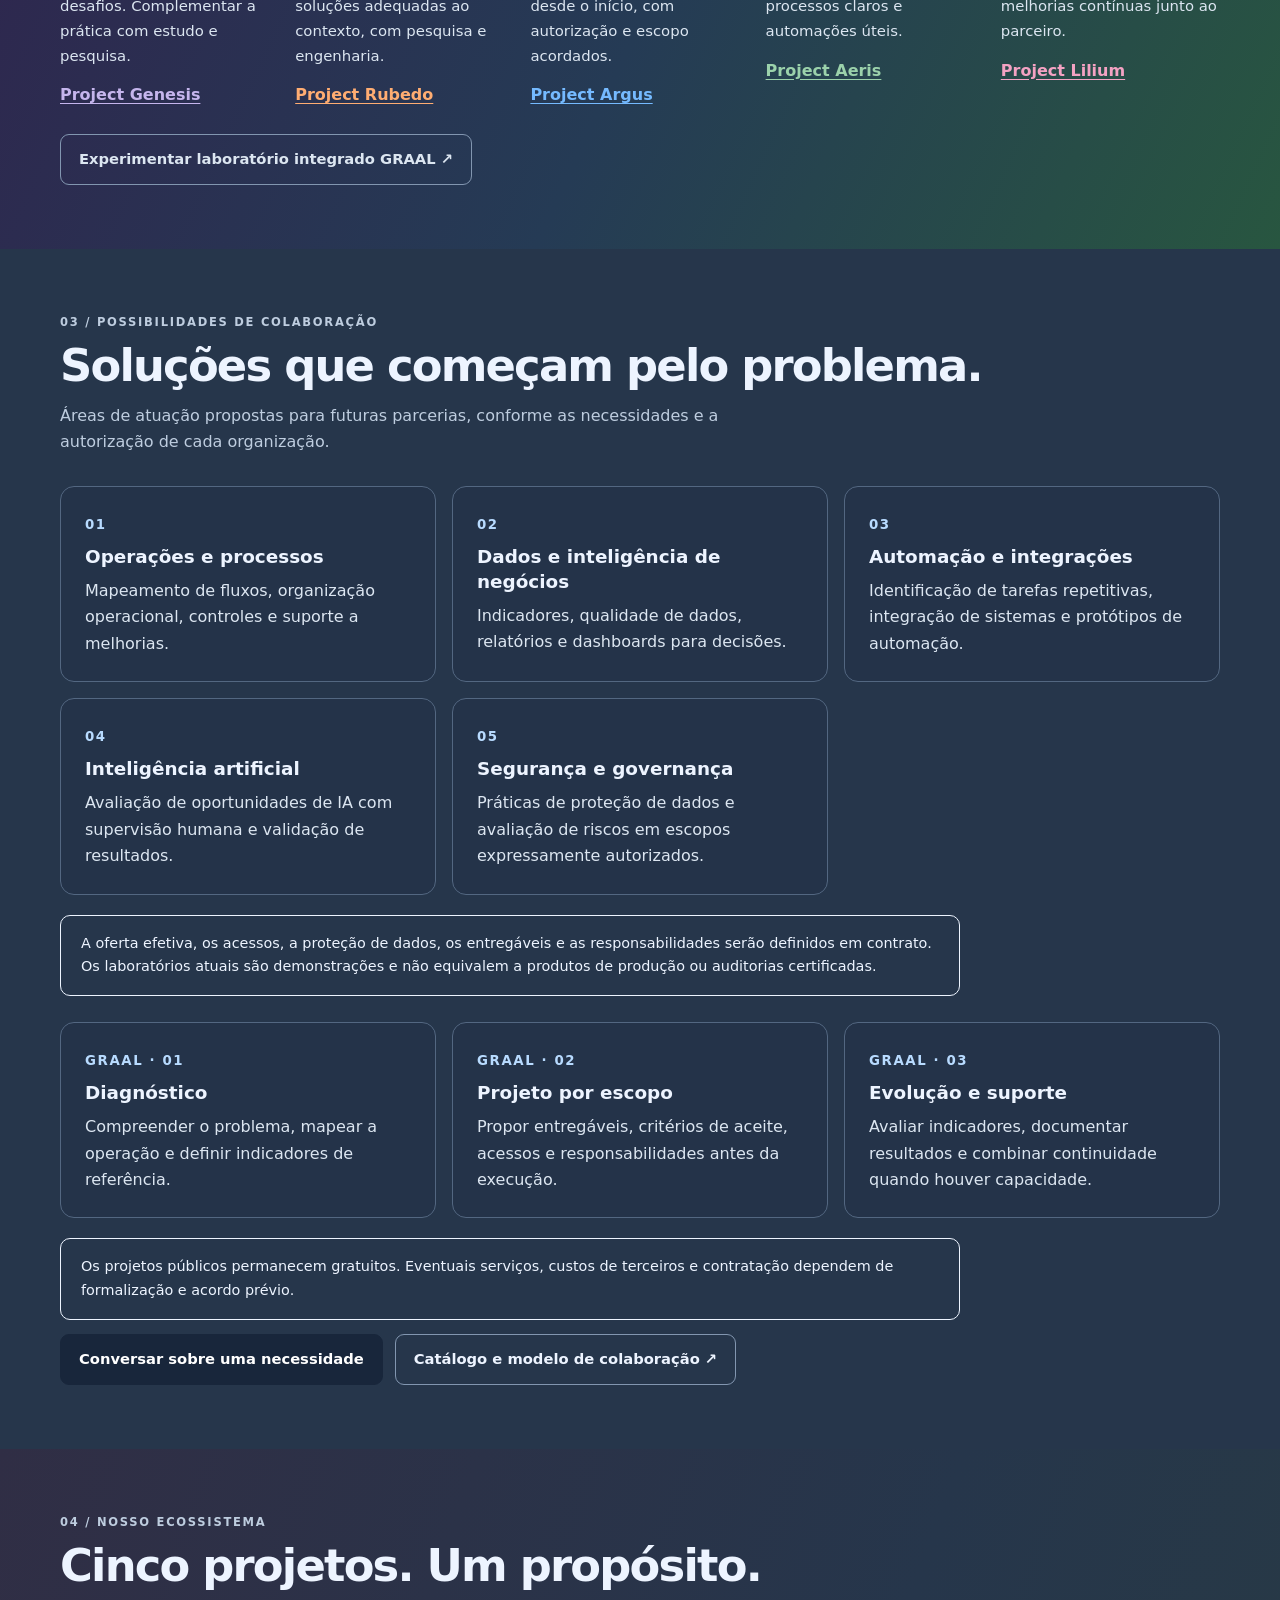
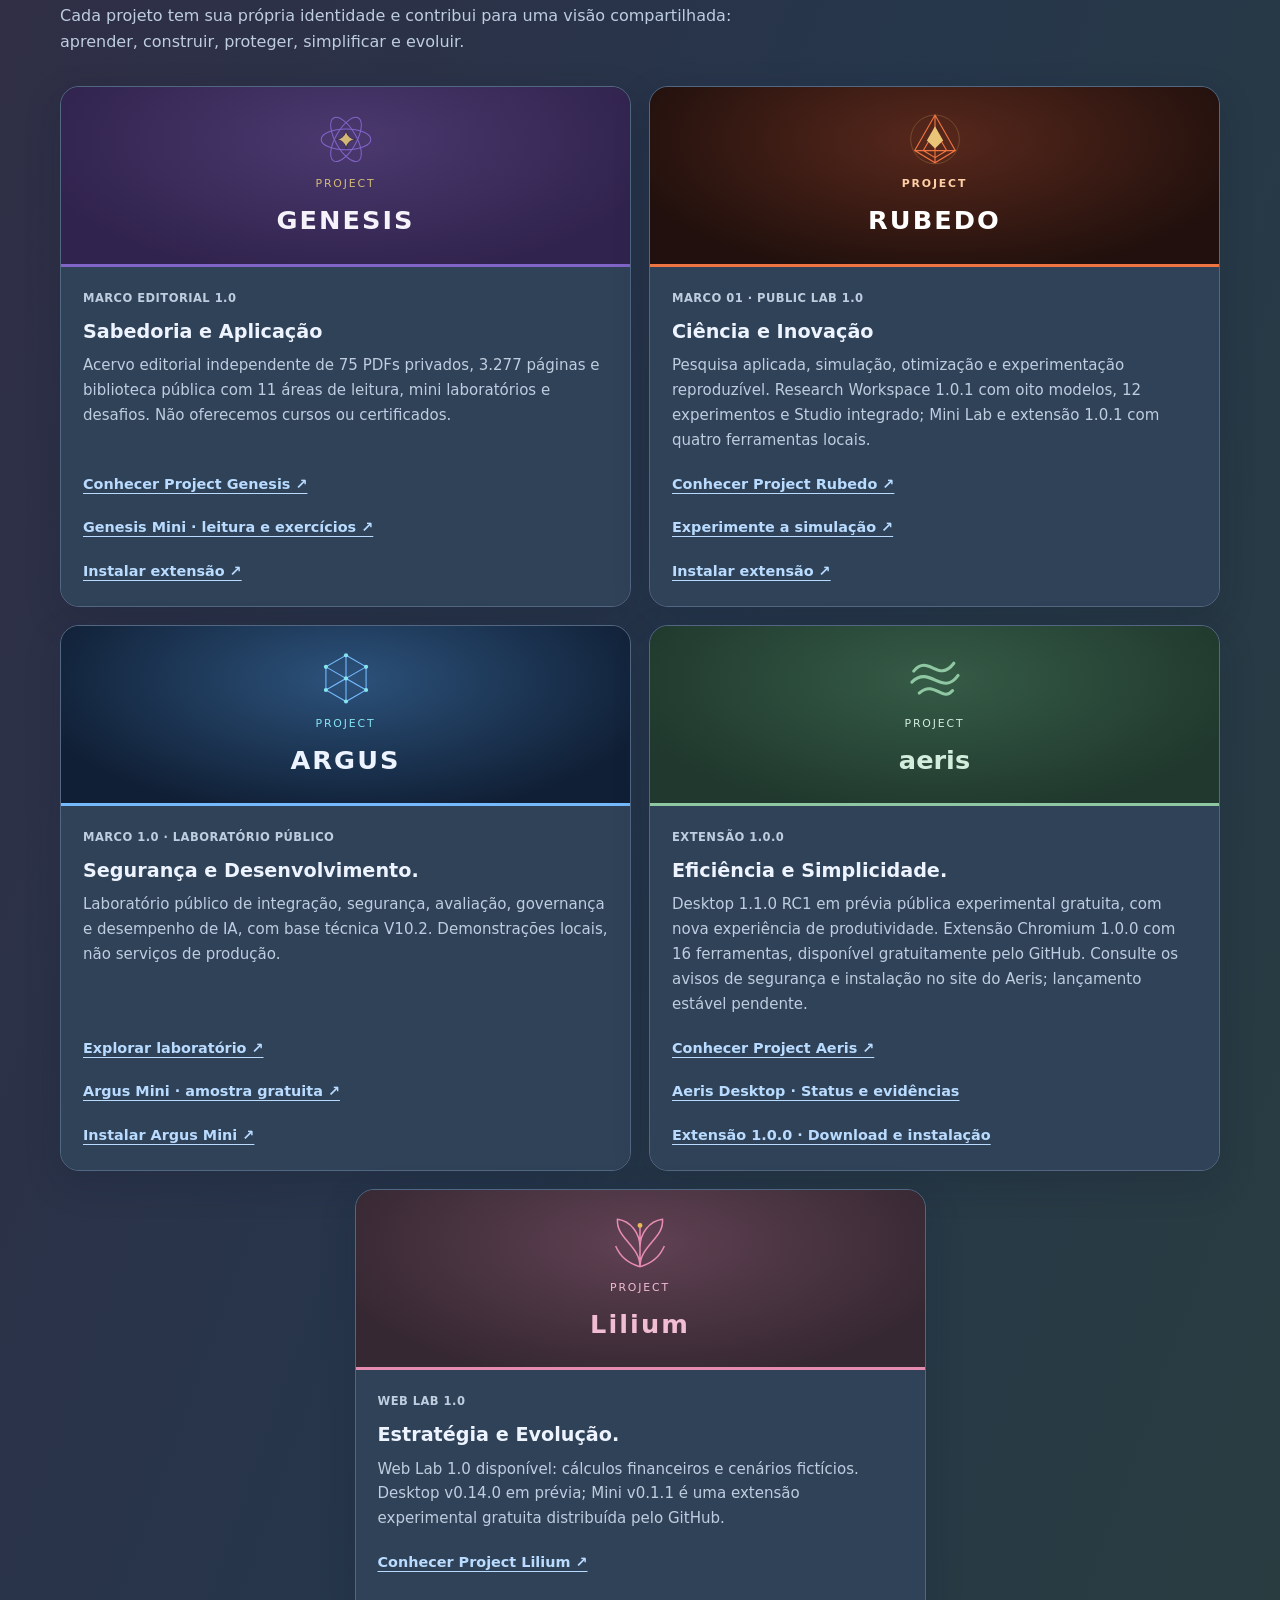
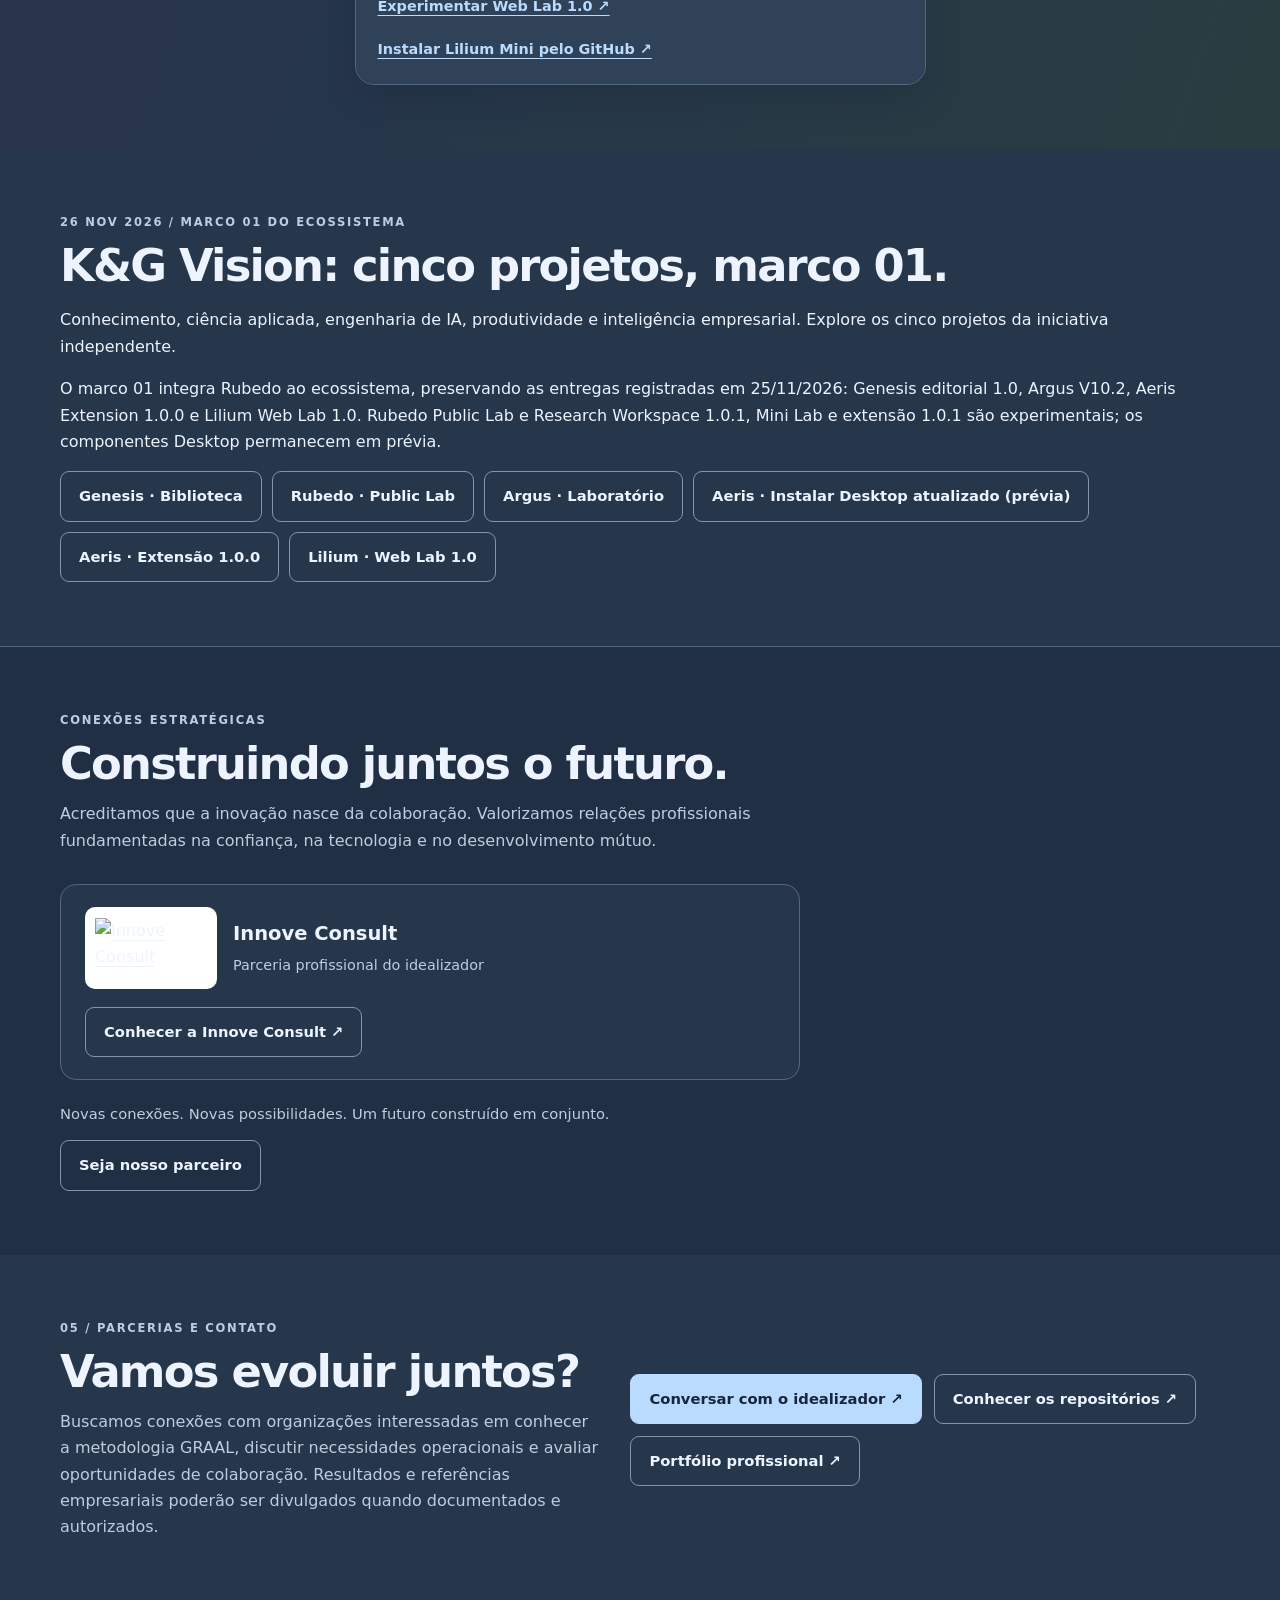
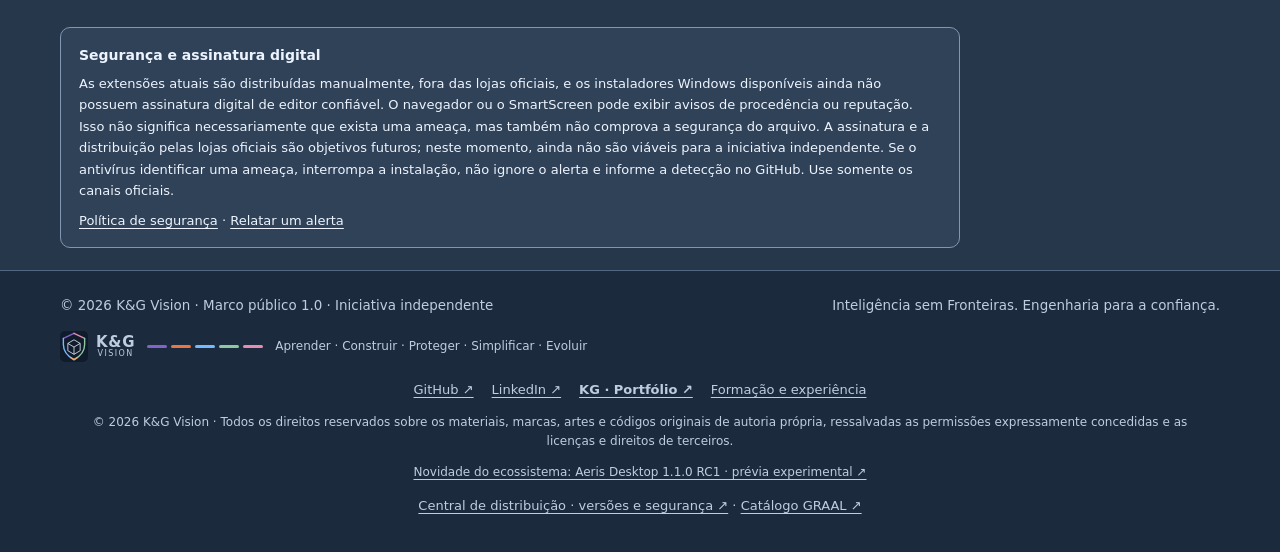
==== commit 0a7f3cb7: "feat(portal): promote browser-tested GRAAL lab and add bilingual methodology link" ====
--- a/index.html
+++ b/index.html
@@ -141,7 +141,7 @@
 <header class="kg-site-header" data-project="home" style="--kg-eco-bg:#18263B;--kg-eco-line:#3A4A63;--kg-eco-muted:#B8CADC;--kg-eco-active:#30405B;--kg-head-bg:#243349;--kg-head-ink:#EDF4FF;--kg-head-muted:#BECDDF;--kg-head-line:#526781;--kg-lang-bg:#B8DBFF;--kg-lang-ink:#18263B;--kg-focus:#B8DBFF"><nav class="kg-graal-bar" aria-label="K&amp;G Vision ecosystem"><div class="kg-graal-inner"><a href="https://kgasil.github.io/" style="--graal-accent:#EDF4FF" aria-current="page"><img class="kg-graal-shield" src="https://kgasil.github.io/assets/kg-symbol.svg" width="20" height="22" alt="">K&amp;G Vision</a><a href="https://kgasil.github.io/genesis/" style="--graal-accent:#C5B5ED"><i class="kg-graal-dot" aria-hidden="true"></i>Genesis</a><a href="https://kgasil.github.io/rubedo/" style="--graal-accent:#FFAD72"><i class="kg-graal-dot" aria-hidden="true"></i>Rubedo</a><a href="https://kgasil.github.io/argus/" style="--graal-accent:#75BAFF"><i class="kg-graal-dot" aria-hidden="true"></i>Argus</a><a href="https://kgasil.github.io/aeris/" style="--graal-accent:#9BD2AB"><i class="kg-graal-dot" aria-hidden="true"></i>Aeris</a><a href="https://kgasil.github.io/lilium/" style="--graal-accent:#F4A2C3"><i class="kg-graal-dot" aria-hidden="true"></i>Lilium</a></div></nav><div class="kg-mainbar"><a class="kg-project-brand" href="#inicio" aria-label="K&amp;G Vision"><svg xmlns="http://www.w3.org/2000/svg" viewBox="0 0 100 110" aria-hidden="true"><path d="M12 26L50 8" fill="none" stroke="#8064C7" stroke-width="5" stroke-linecap="round" stroke-linejoin="round"/><path d="M50 8L88 26" fill="none" stroke="#E78CB1" stroke-width="5" stroke-linecap="round" stroke-linejoin="round"/><path d="M12 26V48Q12 82 50 102" fill="none" stroke="#75BAFF" stroke-width="5" stroke-linecap="round"/><path d="M88 26V48Q88 82 50 102" fill="none" stroke="#8FC7A3" stroke-width="5" stroke-linecap="round"/><path d="M37.55 94.35Q43.16 98.4 50 102Q56.84 98.4 62.45 94.35" fill="none" stroke="#F2A263" stroke-width="5" stroke-linecap="round" stroke-linejoin="round"/><path d="M50 31L72 44V70L50 83L28 70V44ZM28 44L50 57L72 44M50 57V83" fill="none" stroke="currentColor" stroke-width="2.8" stroke-linejoin="round"/></svg><span class="kg-brand-text kg-institutional"><strong>K&amp;G</strong><small>VISION</small></span></a><nav class="kg-local-nav" aria-label="Navigation"><a href="#proposito" data-pt="Quem somos" data-en="About">Quem somos</a><a href="#graal" data-pt="GRAAL" data-en="GRAAL">GRAAL</a><a href="#solucoes" data-pt="Soluções" data-en="Solutions">Soluções</a><a href="#projetos" data-pt="Projetos" data-en="Projects">Projetos</a><a href="#novidades" data-pt="Novidades" data-en="News">Novidades</a><a href="#contato" data-pt="Parcerias" data-en="Partnerships">Parcerias</a></nav><div class="kg-language" aria-label="Language"><button type="button" id="pt" aria-pressed="true" aria-label="Português (Brasil)">PT</button><button type="button" id="en" aria-pressed="false" aria-label="English">EN</button></div></div></header>
 <main id="main" tabindex="-1"><section class="hero" id="inicio"><div class="wrap hero-grid"><div><div class="status"><i class="dot"></i><span data-pt="Iniciativa tecnológica independente" data-en="Independent technology initiative">Iniciativa tecnológica independente</span></div><h1 class="kg-business-headline"><b style="font:inherit" data-pt="Conhecimento, tecnologia" data-en="Knowledge, technology">Conhecimento, tecnologia</b> <span data-pt="e evolução empresarial." data-en="and business evolution.">e evolução empresarial.</span></h1><p class="lead" data-pt="Conectamos pessoas, processos e tecnologia para desenvolver soluções eficientes e seguras. Nossa abordagem começa pela compreensão do negócio e evolui com confiança e resultados." data-en="We connect people, processes and technology to develop efficient, secure solutions. Our approach begins with understanding the business and evolves through trust and results.">Conectamos pessoas, processos e tecnologia para desenvolver soluções eficientes e seguras. Nossa abordagem começa pela compreensão do negócio e evolui com confiança e resultados.</p><div class="actions"><a class="btn primary" href="#graal" data-pt="Conheça nossa metodologia" data-en="Explore our methodology">Conheça nossa metodologia</a><a class="btn" href="#contato" data-pt="Seja nosso parceiro" data-en="Explore a partnership">Seja nosso parceiro</a></div></div><div class="mark-panel"><svg xmlns="http://www.w3.org/2000/svg" viewBox="0 0 100 110" aria-hidden="true"><path d="M12 26L50 8" fill="none" stroke="#8064C7" stroke-width="5" stroke-linecap="round" stroke-linejoin="round"/><path d="M50 8L88 26" fill="none" stroke="#E78CB1" stroke-width="5" stroke-linecap="round" stroke-linejoin="round"/><path d="M12 26V48Q12 82 50 102" fill="none" stroke="#75BAFF" stroke-width="5" stroke-linecap="round"/><path d="M88 26V48Q88 82 50 102" fill="none" stroke="#8FC7A3" stroke-width="5" stroke-linecap="round"/><path d="M37.55 94.35Q43.16 98.4 50 102Q56.84 98.4 62.45 94.35" fill="none" stroke="#F2A263" stroke-width="5" stroke-linecap="round" stroke-linejoin="round"/><path d="M50 31L72 44V70L50 83L28 70V44ZM28 44L50 57L72 44M50 57V83" fill="none" stroke="currentColor" stroke-width="2.8" stroke-linejoin="round"/></svg><div class="kg-hero-wordmark" aria-label="K&amp;G Vision"><b>K&amp;G</b><span>VISION</span></div><div class="colorline" aria-hidden="true"><i style="background:#8064c7"></i><i style="background:#EE7441"></i><i style="background:#75BAFF"></i><i style="background:#8FC7A3"></i><i style="background:#E78CB1"></i></div><p class="kg-hero-pillars"><span data-pt="CONHECIMENTO · CIÊNCIA" data-en="KNOWLEDGE · SCIENCE">CONHECIMENTO · CIÊNCIA</span><span data-pt="ENGENHARIA · PESSOAS · NEGÓCIOS" data-en="ENGINEERING · PEOPLE · BUSINESS">ENGENHARIA · PESSOAS · NEGÓCIOS</span></p></div></div></section>
 <section id="proposito" class="section"><div class="wrap"><div class="eyebrow" data-pt="01 / Quem somos" data-en="01 / About us">01 / Quem somos</div><h2 data-pt="Compreender antes de propor." data-en="Understand before proposing.">Compreender antes de propor.</h2><p class="intro" data-pt="A K&amp;G Vision é uma iniciativa tecnológica independente, em desenvolvimento, com visão de unir operações, inteligência de negócios, engenharia, inteligência artificial e segurança. A proposta é começar pela imersão operacional, construir confiança e identificar oportunidades reais de melhoria." data-en="K&amp;G Vision is an independent technology initiative in development, aiming to connect operations, business intelligence, engineering, AI and security. Our approach begins with operational immersion, builds trust and identifies real improvement opportunities.">A K&amp;G Vision é uma iniciativa tecnológica independente, em desenvolvimento, com visão de unir operações, inteligência de negócios, engenharia, inteligência artificial e segurança. A proposta é começar pela imersão operacional, construir confiança e identificar oportunidades reais de melhoria.</p><p class="kg-business-note" data-pt="Os cinco projetos são evidências públicas de estudo, pesquisa e desenvolvimento. A marca ainda não está constituída como empresa; parcerias e escopos de prestação de serviços estão sujeitos a alinhamento, enquadramento jurídico e formalização." data-en="The five projects are public evidence of study, research and development. The brand is not yet incorporated as a company; partnerships and service scopes are subject to alignment, legal eligibility and formal agreement.">Os cinco projetos são evidências públicas de estudo, pesquisa e desenvolvimento. A marca ainda não está constituída como empresa; parcerias e escopos de prestação de serviços estão sujeitos a alinhamento, enquadramento jurídico e formalização.</p></div></section>
-<section id="graal" class="section purpose"><div class="wrap"><div class="eyebrow" data-pt="02 / Metodologia empresarial" data-en="02 / Business methodology">02 / Metodologia empresarial</div><h2 data-pt="GRAAL — um ciclo de evolução." data-en="GRAAL — a cycle of evolution.">GRAAL — um ciclo de evolução.</h2><p class="intro" data-pt="Aprender · Construir · Proteger · Simplificar · Evoluir. Cinco pilares que orientam a colaboração empresarial e conectam o ecossistema tecnológico. A segurança acompanha todas as etapas." data-en="Learn · Build · Protect · Simplify · Evolve. Five pillars guide business collaboration and connect the technology ecosystem. Security accompanies every stage.">Aprender · Construir · Proteger · Simplificar · Evoluir. Cinco pilares que orientam a colaboração empresarial e conectam o ecossistema tecnológico. A segurança acompanha todas as etapas.</p><div class="principles"><div class="principle"><small>01</small><strong data-pt="Aprender." data-en="Learn.">Aprender.</strong><p data-pt="Conhecer o negócio, seus processos, clientes e desafios. Complementar a prática com estudo e pesquisa." data-en="Understand the business, processes, customers and challenges. Complement practice with study and research.">Conhecer o negócio, seus processos, clientes e desafios. Complementar a prática com estudo e pesquisa.</p><a href="https://kgasil.github.io/genesis/">Project Genesis</a></div><div class="principle"><small>02</small><strong data-pt="Construir." data-en="Build.">Construir.</strong><p data-pt="Aplicar conhecimento à operação e desenvolver soluções adequadas ao contexto, com pesquisa e engenharia." data-en="Apply knowledge to operations and build context-appropriate solutions through research and engineering.">Aplicar conhecimento à operação e desenvolver soluções adequadas ao contexto, com pesquisa e engenharia.</p><a href="https://kgasil.github.io/rubedo/">Project Rubedo</a></div><div class="principle"><small>03</small><strong data-pt="Proteger." data-en="Protect.">Proteger.</strong><p data-pt="Incorporar privacidade, segurança e governança desde o início, com autorização e escopo acordados." data-en="Embed privacy, security and governance from the start, within authorized and agreed scope.">Incorporar privacidade, segurança e governança desde o início, com autorização e escopo acordados.</p><a href="https://kgasil.github.io/argus/">Project Argus</a></div><div class="principle"><small>04</small><strong data-pt="Simplificar." data-en="Simplify.">Simplificar.</strong><p data-pt="Reduzir retrabalho e complexidade por meio de processos claros e automações úteis." data-en="Reduce rework and complexity through clear processes and useful automation.">Reduzir retrabalho e complexidade por meio de processos claros e automações úteis.</p><a href="https://kgasil.github.io/aeris/">Project Aeris</a></div><div class="principle"><small>05</small><strong data-pt="Evoluir." data-en="Evolve.">Evoluir.</strong><p data-pt="Acompanhar indicadores, validar ganhos e promover melhorias contínuas junto ao parceiro." data-en="Track metrics, validate improvements and evolve continuously with the partner.">Acompanhar indicadores, validar ganhos e promover melhorias contínuas junto ao parceiro.</p><a href="https://kgasil.github.io/lilium/">Project Lilium</a></div></div></div></section>
+<section id="graal" class="section purpose"><div class="wrap"><div class="eyebrow" data-pt="02 / Metodologia empresarial" data-en="02 / Business methodology">02 / Metodologia empresarial</div><h2 data-pt="GRAAL — um ciclo de evolução." data-en="GRAAL — a cycle of evolution.">GRAAL — um ciclo de evolução.</h2><p class="intro" data-pt="Aprender · Construir · Proteger · Simplificar · Evoluir. Cinco pilares que orientam a colaboração empresarial e conectam o ecossistema tecnológico. A segurança acompanha todas as etapas." data-en="Learn · Build · Protect · Simplify · Evolve. Five pillars guide business collaboration and connect the technology ecosystem. Security accompanies every stage.">Aprender · Construir · Proteger · Simplificar · Evoluir. Cinco pilares que orientam a colaboração empresarial e conectam o ecossistema tecnológico. A segurança acompanha todas as etapas.</p><div class="principles"><div class="principle"><small>01</small><strong data-pt="Aprender." data-en="Learn.">Aprender.</strong><p data-pt="Conhecer o negócio, seus processos, clientes e desafios. Complementar a prática com estudo e pesquisa." data-en="Understand the business, processes, customers and challenges. Complement practice with study and research.">Conhecer o negócio, seus processos, clientes e desafios. Complementar a prática com estudo e pesquisa.</p><a href="https://kgasil.github.io/genesis/">Project Genesis</a></div><div class="principle"><small>02</small><strong data-pt="Construir." data-en="Build.">Construir.</strong><p data-pt="Aplicar conhecimento à operação e desenvolver soluções adequadas ao contexto, com pesquisa e engenharia." data-en="Apply knowledge to operations and build context-appropriate solutions through research and engineering.">Aplicar conhecimento à operação e desenvolver soluções adequadas ao contexto, com pesquisa e engenharia.</p><a href="https://kgasil.github.io/rubedo/">Project Rubedo</a></div><div class="principle"><small>03</small><strong data-pt="Proteger." data-en="Protect.">Proteger.</strong><p data-pt="Incorporar privacidade, segurança e governança desde o início, com autorização e escopo acordados." data-en="Embed privacy, security and governance from the start, within authorized and agreed scope.">Incorporar privacidade, segurança e governança desde o início, com autorização e escopo acordados.</p><a href="https://kgasil.github.io/argus/">Project Argus</a></div><div class="principle"><small>04</small><strong data-pt="Simplificar." data-en="Simplify.">Simplificar.</strong><p data-pt="Reduzir retrabalho e complexidade por meio de processos claros e automações úteis." data-en="Reduce rework and complexity through clear processes and useful automation.">Reduzir retrabalho e complexidade por meio de processos claros e automações úteis.</p><a href="https://kgasil.github.io/aeris/">Project Aeris</a></div><div class="principle"><small>05</small><strong data-pt="Evoluir." data-en="Evolve.">Evoluir.</strong><p data-pt="Acompanhar indicadores, validar ganhos e promover melhorias contínuas junto ao parceiro." data-en="Track metrics, validate improvements and evolve continuously with the partner.">Acompanhar indicadores, validar ganhos e promover melhorias contínuas junto ao parceiro.</p><a href="https://kgasil.github.io/lilium/">Project Lilium</a></div></div><p style="margin:26px 0 0"><a class="btn" href="https://kgasil.github.io/graal/" data-pt="Experimentar laboratório integrado GRAAL ↗" data-en="Try the GRAAL integrated lab ↗">Experimentar laboratório integrado GRAAL ↗</a></p></div></section>
 <section id="solucoes" class="section"><div class="wrap"><div class="eyebrow" data-pt="03 / Possibilidades de colaboração" data-en="03 / Collaboration opportunities">03 / Possibilidades de colaboração</div><h2 data-pt="Soluções que começam pelo problema." data-en="Solutions that start with the problem.">Soluções que começam pelo problema.</h2><p class="intro" data-pt="Áreas de atuação propostas para futuras parcerias, conforme as necessidades e a autorização de cada organização." data-en="Proposed areas for future partnerships, subject to each organization's needs and authorization.">Áreas de atuação propostas para futuras parcerias, conforme as necessidades e a autorização de cada organização.</p><div class="kg-business-grid"><article class="kg-business-card"><small>01</small><h3 data-pt="Operações e processos" data-en="Operations and processes">Operações e processos</h3><p data-pt="Mapeamento de fluxos, organização operacional, controles e suporte a melhorias." data-en="Workflow mapping, operational organization, controls and improvement support.">Mapeamento de fluxos, organização operacional, controles e suporte a melhorias.</p></article><article class="kg-business-card"><small>02</small><h3 data-pt="Dados e inteligência de negócios" data-en="Data and business intelligence">Dados e inteligência de negócios</h3><p data-pt="Indicadores, qualidade de dados, relatórios e dashboards para decisões." data-en="Metrics, data quality, reports and dashboards for decisions.">Indicadores, qualidade de dados, relatórios e dashboards para decisões.</p></article><article class="kg-business-card"><small>03</small><h3 data-pt="Automação e integrações" data-en="Automation and integrations">Automação e integrações</h3><p data-pt="Identificação de tarefas repetitivas, integração de sistemas e protótipos de automação." data-en="Identification of repetitive tasks, system integration and automation prototypes.">Identificação de tarefas repetitivas, integração de sistemas e protótipos de automação.</p></article><article class="kg-business-card"><small>04</small><h3 data-pt="Inteligência artificial" data-en="Artificial intelligence">Inteligência artificial</h3><p data-pt="Avaliação de oportunidades de IA com supervisão humana e validação de resultados." data-en="Evaluation of AI opportunities with human oversight and results validation.">Avaliação de oportunidades de IA com supervisão humana e validação de resultados.</p></article><article class="kg-business-card"><small>05</small><h3 data-pt="Segurança e governança" data-en="Security and governance">Segurança e governança</h3><p data-pt="Práticas de proteção de dados e avaliação de riscos em escopos expressamente autorizados." data-en="Data protection practices and risk assessment within expressly authorized scopes.">Práticas de proteção de dados e avaliação de riscos em escopos expressamente autorizados.</p></article></div><p class="kg-business-note" data-pt="A oferta efetiva, os acessos, a proteção de dados, os entregáveis e as responsabilidades serão definidos em contrato. Os laboratórios atuais são demonstrações e não equivalem a produtos de produção ou auditorias certificadas." data-en="Actual services, access, data protection, deliverables and responsibilities will be defined in a contract. Current labs are demonstrations, not production products or certified audits.">A oferta efetiva, os acessos, a proteção de dados, os entregáveis e as responsabilidades serão definidos em contrato. Os laboratórios atuais são demonstrações e não equivalem a produtos de produção ou auditorias certificadas.</p><div class="kg-business-grid"><article class="kg-business-card"><small>GRAAL · 01</small><h3 data-pt="Diagnóstico" data-en="Discovery">Diagnóstico</h3><p data-pt="Compreender o problema, mapear a operação e definir indicadores de referência." data-en="Understand the problem, map operations and define baseline metrics.">Compreender o problema, mapear a operação e definir indicadores de referência.</p></article><article class="kg-business-card"><small>GRAAL · 02</small><h3 data-pt="Projeto por escopo" data-en="Scoped project">Projeto por escopo</h3><p data-pt="Propor entregáveis, critérios de aceite, acessos e responsabilidades antes da execução." data-en="Propose deliverables, acceptance criteria, access and responsibilities before delivery.">Propor entregáveis, critérios de aceite, acessos e responsabilidades antes da execução.</p></article><article class="kg-business-card"><small>GRAAL · 03</small><h3 data-pt="Evolução e suporte" data-en="Improvement and support">Evolução e suporte</h3><p data-pt="Avaliar indicadores, documentar resultados e combinar continuidade quando houver capacidade." data-en="Evaluate metrics, document results and agree on ongoing support where capacity permits.">Avaliar indicadores, documentar resultados e combinar continuidade quando houver capacidade.</p></article></div><p class="kg-business-note" data-pt="Os projetos públicos permanecem gratuitos. Eventuais serviços, custos de terceiros e contratação dependem de formalização e acordo prévio." data-en="Public projects remain free. Any services, third-party costs and engagement depend on formalization and prior agreement.">Os projetos públicos permanecem gratuitos. Eventuais serviços, custos de terceiros e contratação dependem de formalização e acordo prévio.</p><div class="actions"><a class="btn primary" href="#contato" data-pt="Conversar sobre uma necessidade" data-en="Discuss a business need">Conversar sobre uma necessidade</a><a class="btn" href="https://github.com/Kgasil/kgasil.github.io/blob/main/docs/commercial-model-stage-05.md" data-pt="Catálogo e modelo de colaboração ↗" data-en="Service catalog and collaboration model ↗">Catálogo e modelo de colaboração ↗</a></div></div></section>
 <section id="projetos" class="section"><div class="wrap"><div class="eyebrow" data-pt="04 / Nosso ecossistema" data-en="04 / Our ecosystem">04 / Nosso ecossistema</div><h2 data-pt="Cinco projetos. Um propósito." data-en="Five projects. One purpose.">Cinco projetos. Um propósito.</h2><p class="intro" data-pt="Cada projeto tem sua própria identidade e contribui para uma visão compartilhada: aprender, construir, proteger, simplificar e evoluir." data-en="Each project has its own identity and contributes to a shared vision: learn, build, protect, simplify and evolve.">Cada projeto tem sua própria identidade e contribui para uma visão compartilhada: aprender, construir, proteger, simplificar e evoluir.</p><div class="projects">
 <article id="genesis-preview" class="project"><div class="project-top genesis"><svg viewBox="0 0 140 140" aria-hidden="true"><g fill="none" stroke="#8064C7" stroke-width="2.4"><ellipse cx="70" cy="70" rx="57" ry="24"/><ellipse cx="70" cy="70" rx="57" ry="24" transform="rotate(60 70 70)"/><ellipse cx="70" cy="70" rx="57" ry="24" transform="rotate(-60 70 70)"/></g><path d="M70 49Q73 67 91 70Q73 73 70 91Q67 73 49 70Q67 67 70 49Z" fill="#D4B878" stroke="#30234D" stroke-width="2"/></svg><small>PROJECT</small><strong>GENESIS</strong></div><div class="project-body"><div class="phase" data-pt="MARCO EDITORIAL 1.0" data-en="EDITORIAL MILESTONE 1.0">MARCO EDITORIAL 1.0</div><h3 data-pt="Sabedoria e Aplicação" data-en="Wisdom &amp; Application">Sabedoria e Aplicação</h3><p data-pt="Acervo editorial independente de 75 PDFs privados, 3.277 páginas e biblioteca pública com 11 áreas de leitura, mini laboratórios e desafios. Não oferecemos cursos ou certificados." data-en="Independent editorial collection of 75 private PDFs, 3,277 pages and a public library with 11 reading areas, mini labs and challenges. No courses or certificates.">Acervo editorial independente de 75 PDFs privados, 3.277 páginas e biblioteca pública com 11 áreas de leitura, mini laboratórios e desafios. Não oferecemos cursos ou certificados.</p><div class="project-links"><a href="https://kgasil.github.io/genesis/" data-pt="Conhecer Project Genesis ↗" data-en="Explore Project Genesis ↗">Conhecer Project Genesis ↗</a><a href="https://kgasil.github.io/genesis/mini/" data-pt="Genesis Mini · leitura e exercícios ↗" data-en="Genesis Mini · reading and exercises ↗">Genesis Mini · leitura e exercícios ↗</a><a href="https://kgasil.github.io/genesis/#instalar-extensao" data-pt="Instalar extensão ↗" data-en="Install extension ↗">Instalar extensão ↗</a></div></div></article>
@@ -155,4 +155,4 @@
 <section id="contato" class="section"><div class="wrap closing"><div><div class="eyebrow" data-pt="05 / Parcerias e contato" data-en="05 / Partnerships and contact">05 / Parcerias e contato</div><h2 data-pt="Vamos evoluir juntos?" data-en="Let's evolve together?">Vamos evoluir juntos?</h2><p class="intro" data-pt="Buscamos conexões com organizações interessadas em conhecer a metodologia GRAAL, discutir necessidades operacionais e avaliar oportunidades de colaboração. Resultados e referências empresariais poderão ser divulgados quando documentados e autorizados." data-en="We seek connections with organizations interested in exploring GRAAL, discussing operational needs and evaluating collaboration opportunities. Business references and results may be published when documented and authorized.">Buscamos conexões com organizações interessadas em conhecer a metodologia GRAAL, discutir necessidades operacionais e avaliar oportunidades de colaboração. Resultados e referências empresariais poderão ser divulgados quando documentados e autorizados.</p></div><div class="actions"><a class="btn primary" href="https://www.linkedin.com/in/kaio-gabriel-da-silva" data-pt="Conversar com o idealizador ↗" data-en="Contact the creator ↗">Conversar com o idealizador ↗</a><a class="btn" href="https://github.com/Kgasil" data-pt="Conhecer os repositórios ↗" data-en="Explore repositories ↗">Conhecer os repositórios ↗</a><a class="btn" href="https://kgasil.github.io/portfolio/" data-pt="Portfólio profissional ↗" data-en="Professional portfolio ↗">Portfólio profissional ↗</a></div></div></section><div class="wrap"><aside class="kg-distribution-notice" role="note" style="margin:22px 0;padding:16px 18px;border:1px solid currentColor;border-radius:10px;font-size:13px;line-height:1.65;max-width:900px;overflow-wrap:anywhere"><strong style="display:block;margin-bottom:6px;font-size:14px" data-pt="Segurança e assinatura digital" data-en="Security and digital signing">Segurança e assinatura digital</strong><p style="margin:0 0 8px" data-pt="As extensões atuais são distribuídas manualmente, fora das lojas oficiais, e os instaladores Windows disponíveis ainda não possuem assinatura digital de editor confiável. O navegador ou o SmartScreen pode exibir avisos de procedência ou reputação. Isso não significa necessariamente que exista uma ameaça, mas também não comprova a segurança do arquivo. A assinatura e a distribuição pelas lojas oficiais são objetivos futuros; neste momento, ainda não são viáveis para a iniciativa independente. Se o antivírus identificar uma ameaça, interrompa a instalação, não ignore o alerta e informe a detecção no GitHub. Use somente os canais oficiais." data-en="Current extensions are distributed manually outside official stores, and available Windows installers do not yet have a trusted publisher digital signature. The browser or SmartScreen may show origin or reputation warnings. This does not necessarily indicate a threat, but it does not establish file safety either. Signing and official store distribution are future goals and are not currently feasible for this independent initiative. If antivirus software detects a threat, stop installation, do not bypass the warning, and report the detection on GitHub. Use official channels only.">As extensões atuais são distribuídas manualmente, fora das lojas oficiais, e os instaladores Windows disponíveis ainda não possuem assinatura digital de editor confiável. O navegador ou o SmartScreen pode exibir avisos de procedência ou reputação. Isso não significa necessariamente que exista uma ameaça, mas também não comprova a segurança do arquivo. A assinatura e a distribuição pelas lojas oficiais são objetivos futuros; neste momento, ainda não são viáveis para a iniciativa independente. Se o antivírus identificar uma ameaça, interrompa a instalação, não ignore o alerta e informe a detecção no GitHub. Use somente os canais oficiais.</p><a href="https://github.com/Kgasil/kgasil.github.io/blob/main/SECURITY.md" style="color:inherit;text-decoration:underline;text-underline-offset:3px" data-pt="Política de segurança" data-en="Security policy">Política de segurança</a> · <a href="https://github.com/Kgasil/kgasil.github.io/issues" style="color:inherit;text-decoration:underline;text-underline-offset:3px" data-pt="Relatar um alerta" data-en="Report a warning">Relatar um alerta</a></aside></div></main>
 <footer><div class="wrap foot"><span>© 2026 K&amp;G Vision · <span data-pt="Marco público 1.0 · Iniciativa independente" data-en="Public milestone 1.0 · Independent initiative">Marco público 1.0 · Iniciativa independente</span></span><span data-pt="Inteligência sem Fronteiras. Engenharia para a confiança." data-en="Intelligence Without Boundaries. Engineered for Trust.">Inteligência sem Fronteiras. Engenharia para a confiança.</span></div><div class="wrap"><div style="display:flex;align-items:center;gap:12px;flex-wrap:wrap;margin-top:14px;font-size:12px"><a class="kg-footer-brand" href="https://kgasil.github.io/" style="display:inline-flex;align-items:center;gap:8px;color:inherit;text-decoration:none;flex-shrink:0" aria-label="K&amp;G Vision"><img src="https://kgasil.github.io/assets/kg-symbol.svg" width="28" height="31" alt="K&amp;G Vision"><span class="kg-footer-wordmark" aria-label="K&amp;G Vision"><b>K&amp;G</b><small>VISION</small></span></a><span class="kg-footer-colors" aria-hidden="true" style="display:inline-flex;gap:4px;flex-shrink:0;align-items:center"><i style="display:block;width:20px;height:3px;border-radius:2px;background:#8064C7"></i><i style="display:block;width:20px;height:3px;border-radius:2px;background:#EE7441"></i><i style="display:block;width:20px;height:3px;border-radius:2px;background:#75BAFF"></i><i style="display:block;width:20px;height:3px;border-radius:2px;background:#8FC7A3"></i><i style="display:block;width:20px;height:3px;border-radius:2px;background:#E78CB1"></i></span><span data-pt="Aprender · Construir · Proteger · Simplificar · Evoluir" data-en="Learn · Build · Protect · Simplify · Evolve">Aprender · Construir · Proteger · Simplificar · Evoluir</span></div></div><!-- kg-personal-portfolio-v1 --><div class="kg-author-links" style="display:flex;justify-content:center;align-items:center;flex-wrap:wrap;gap:8px 18px;margin:18px auto 0;padding:0 16px;font-size:13px;line-height:1.6;text-align:center"><a href="https://github.com/Kgasil" style="color:inherit;text-decoration:underline;text-underline-offset:3px">GitHub ↗</a><a href="https://www.linkedin.com/in/kaio-gabriel-da-silva" style="color:inherit;text-decoration:underline;text-underline-offset:3px">LinkedIn ↗</a><a href="https://kgasil.github.io/portfolio/" style="color:inherit;font-weight:700;text-decoration:underline;text-underline-offset:3px" data-pt="KG · Portfólio ↗" data-en="KG · Portfolio ↗">KG · Portfólio ↗</a><!-- kg-current-training --><a href="https://kgasil.github.io/portfolio/resume.html" style="color:inherit;text-decoration:underline;text-underline-offset:3px" data-pt="Formação e experiência" data-en="Education and experience">Formação e experiência</a></div><p class="kg-copyright-notice" style="margin:12px auto 0;padding:0 16px;max-width:1160px;text-align:center;font-size:12px;line-height:1.6" data-pt="© 2026 K&amp;G Vision · Todos os direitos reservados sobre os materiais, marcas, artes e códigos originais de autoria própria, ressalvadas as permissões expressamente concedidas e as licenças e direitos de terceiros." data-en="© 2026 K&amp;G Vision · All rights reserved in original authored materials, brands, artwork and code, subject to expressly granted permissions and third-party rights and licenses.">© 2026 K&amp;G Vision · Todos os direitos reservados sobre os materiais, marcas, artes e códigos originais de autoria própria, ressalvadas as permissões expressamente concedidas e as licenças e direitos de terceiros.</p><p id="kg-aeris-preview-news" style="margin:12px auto 0;padding:0 16px;max-width:1160px;text-align:center;font-size:12px;line-height:1.6"><a href="https://kgasil.github.io/aeris/#aeris-ai-setup" style="color:inherit;text-decoration:underline;text-underline-offset:3px" data-pt="Novidade do ecossistema: Aeris Desktop 1.1.0 RC1 · prévia experimental ↗" data-en="Ecosystem news: Aeris Desktop 1.1.0 RC1 · experimental preview ↗">Novidade do ecossistema: Aeris Desktop 1.1.0 RC1 · prévia experimental ↗</a></p><div class="wrap" style="padding:12px 0;text-align:center;font-size:13px"><a href="https://kgasil.github.io/distribuicao.html" style="color:inherit;text-decoration:underline;text-underline-offset:3px" data-pt="Central de distribuição · versões e segurança ↗" data-en="Distribution center · versions and security ↗">Central de distribuição · versões e segurança ↗</a> <span aria-hidden="true">·</span> <a href="https://github.com/Kgasil/kgasil.github.io/blob/main/docs/graal-catalog.md" style="color:inherit;text-decoration:underline;text-underline-offset:3px" data-pt="Catálogo GRAAL ↗" data-en="GRAAL catalog ↗">Catálogo GRAAL ↗</a></div></footer>
 <script>(()=>{const buttons=[document.getElementById('pt'),document.getElementById('en')];function setLanguage(lang){document.title=lang==='pt'?'K&G Vision — Inteligência sem Fronteiras':'K&G Vision — Intelligence Without Boundaries';document.documentElement.lang=lang==='pt'?'pt-BR':'en';document.querySelectorAll('[data-pt][data-en]').forEach(el=>{el.textContent=el.dataset[lang]});buttons.forEach(b=>b.setAttribute('aria-pressed',String(b.id===lang)))}buttons.forEach(b=>b.addEventListener('click',()=>setLanguage(b.id)));})();</script>
-<script id="graal-language-v1">(()=>{'use strict';const init=()=>{const pt=document.getElementById('pt'),en=document.getElementById('en');if(!pt||!en)return;const titles=["K&G Vision — Inteligência sem Fronteiras","K&G Vision — Intelligence Without Boundaries"];const nav=document.querySelector('nav.kg-graal-bar');const sync=()=>{const english=document.documentElement.lang==='en';document.title=titles[english?1:0];if(nav)nav.setAttribute('aria-label',english?'K&G Vision ecosystem':'Ecossistema K&G Vision');const links=[...document.querySelectorAll('nav.kg-graal-bar a, a[href^="https://kgasil.github.io/distribuicao.html"]')];for(const a of links){const url=new URL(a.href);if(url.origin!=='https://kgasil.github.io')continue;if(english)url.searchParams.set('lang','en');else url.searchParams.delete('lang');a.href=url.href;}};pt.addEventListener('click',sync);en.addEventListener('click',sync);if(new URLSearchParams(location.search).get('lang')==='en')en.click();else sync();};if(document.readyState==='loading')document.addEventListener('DOMContentLoaded',init,{once:true});else init();})();</script></body></html>+<script id="graal-language-v1">(()=>{'use strict';const init=()=>{const pt=document.getElementById('pt'),en=document.getElementById('en');if(!pt||!en)return;const titles=["K&G Vision — Inteligência sem Fronteiras","K&G Vision — Intelligence Without Boundaries"];const nav=document.querySelector('nav.kg-graal-bar');const sync=()=>{const english=document.documentElement.lang==='en';document.title=titles[english?1:0];if(nav)nav.setAttribute('aria-label',english?'K&G Vision ecosystem':'Ecossistema K&G Vision');const links=[...document.querySelectorAll('nav.kg-graal-bar a, a[href^="https://kgasil.github.io/distribuicao.html"], a[href^="https://kgasil.github.io/graal/"]')];for(const a of links){const url=new URL(a.href);if(url.origin!=='https://kgasil.github.io')continue;if(english)url.searchParams.set('lang','en');else url.searchParams.delete('lang');a.href=url.href;}};pt.addEventListener('click',sync);en.addEventListener('click',sync);if(new URLSearchParams(location.search).get('lang')==='en')en.click();else sync();};if(document.readyState==='loading')document.addEventListener('DOMContentLoaded',init,{once:true});else init();})();</script></body></html>
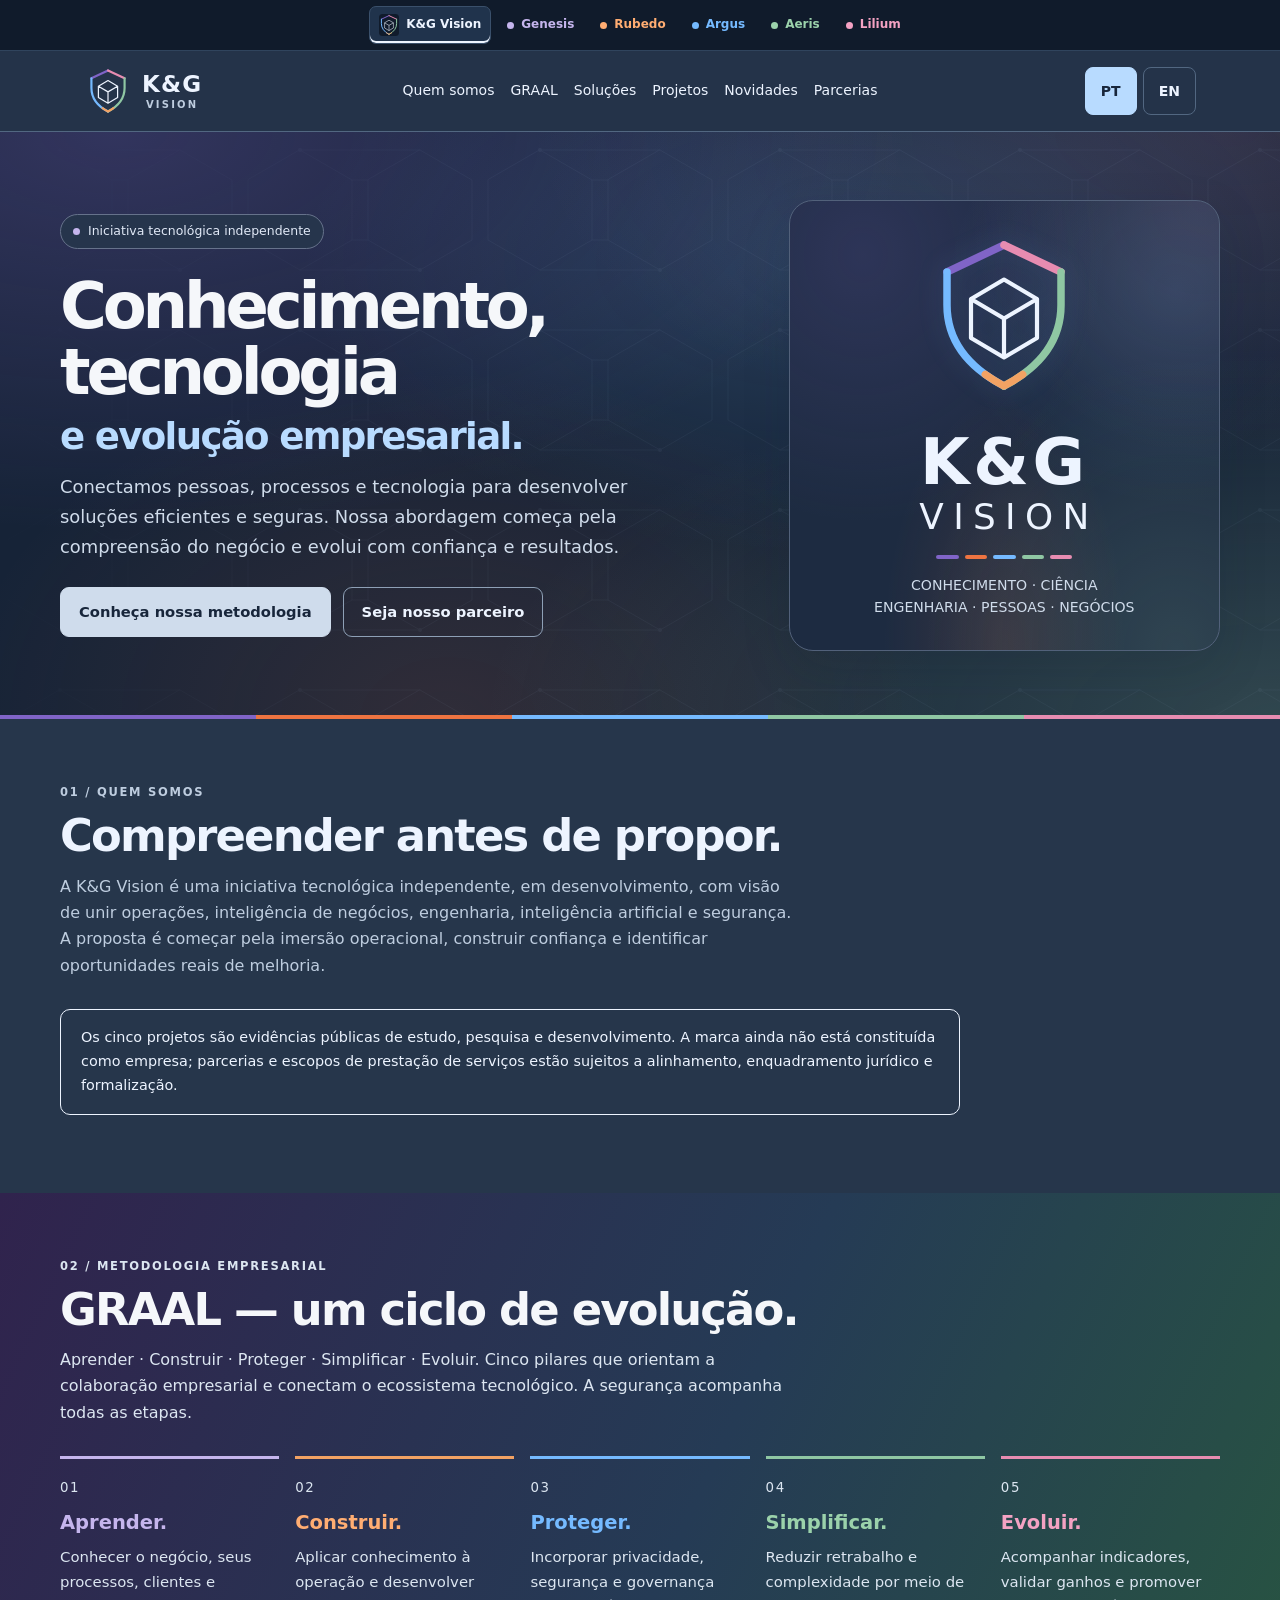
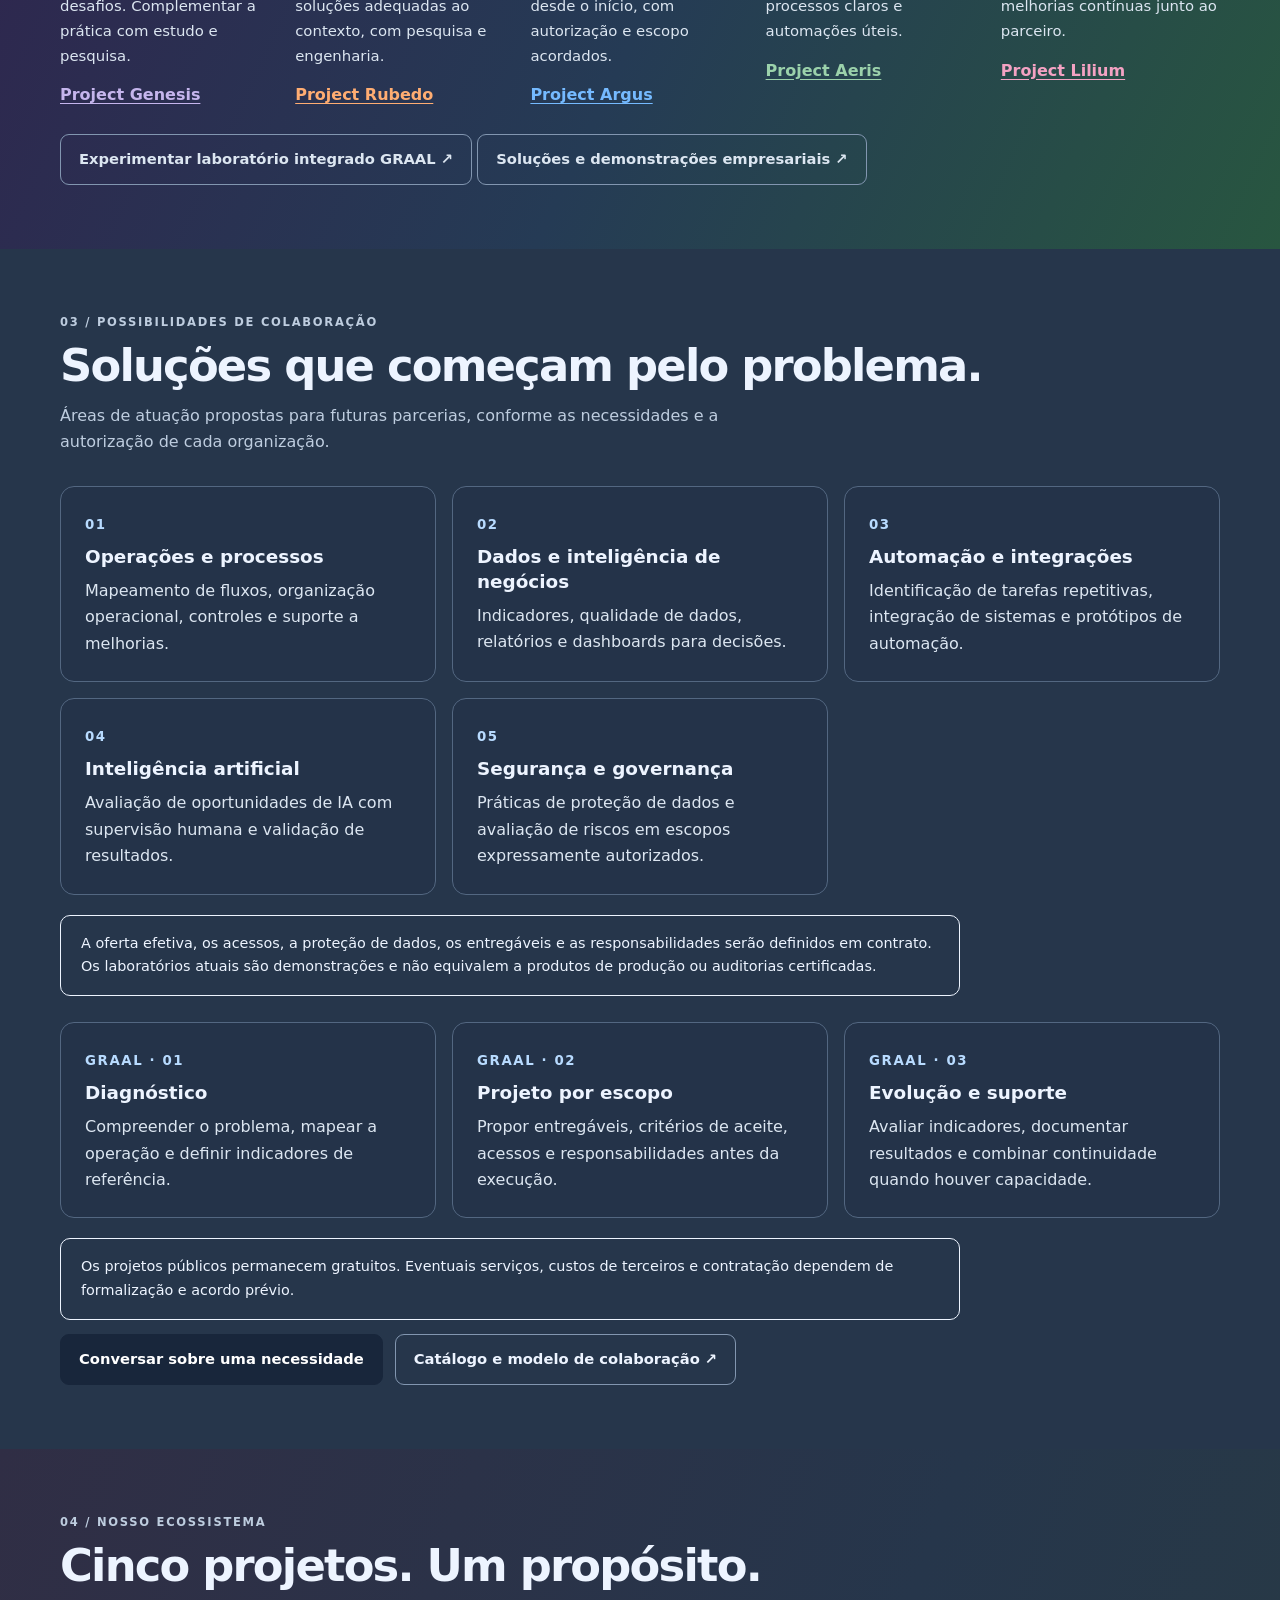
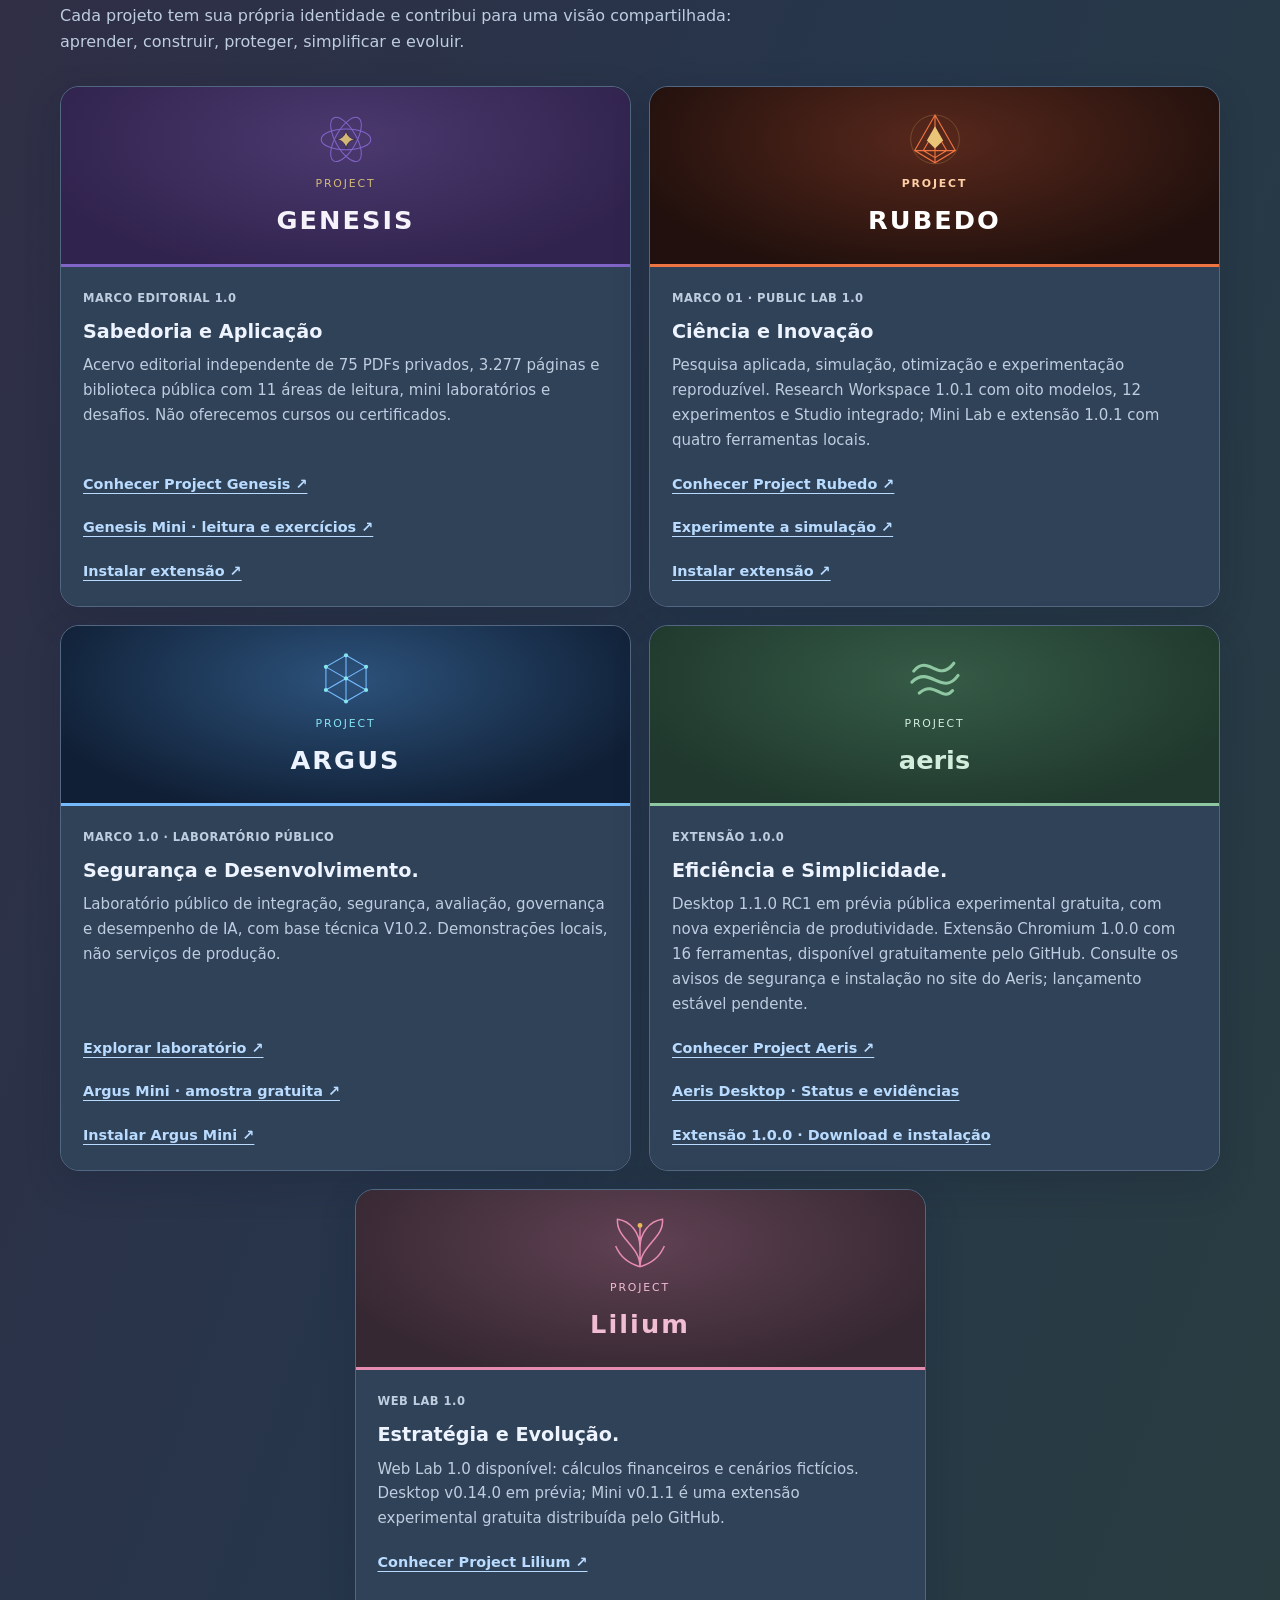
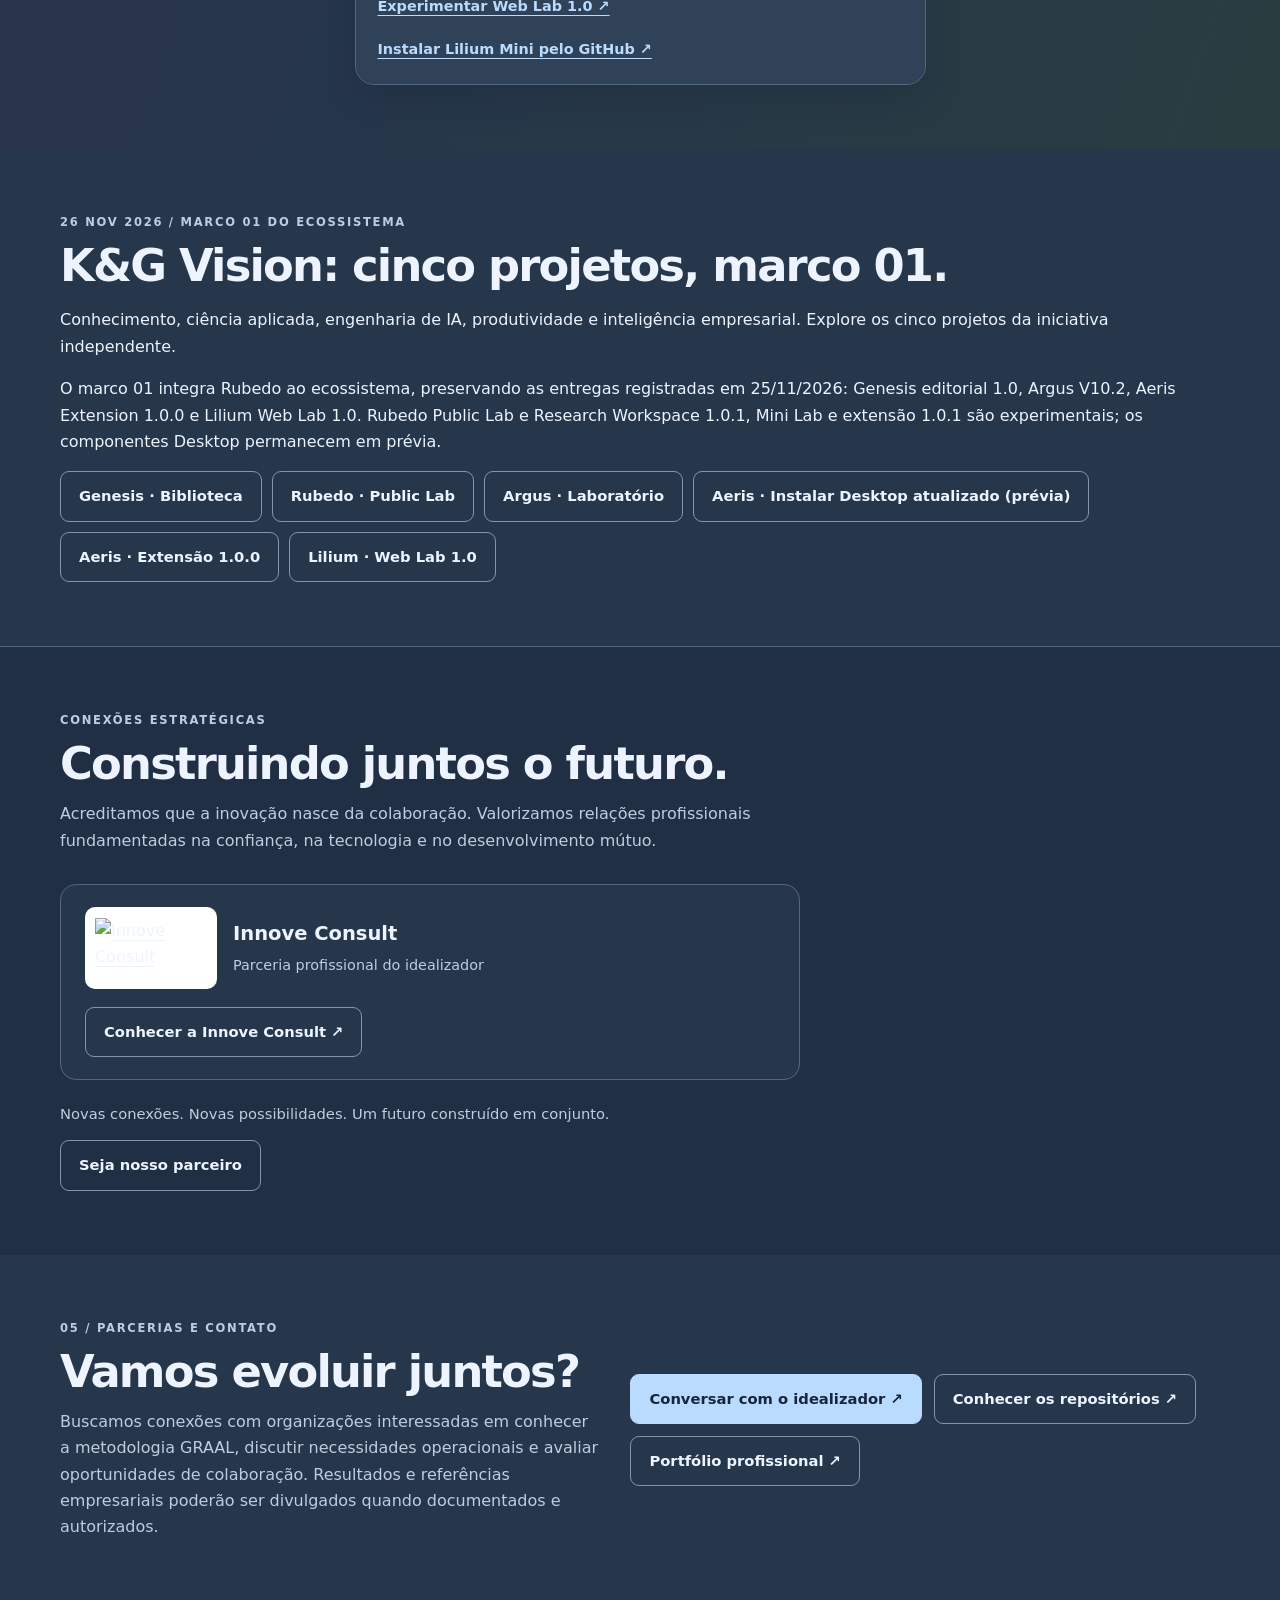
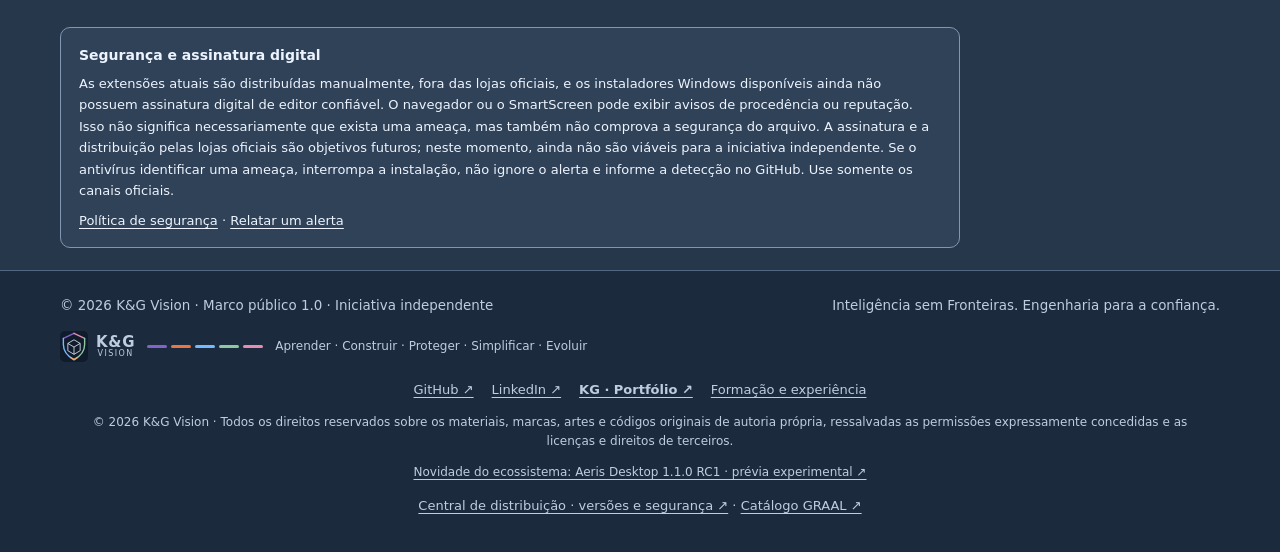
==== commit 064950f1: "feat(portal): promote validated commercial presentation and link it from GRAAL methodology" ====
--- a/index.html
+++ b/index.html
@@ -141,7 +141,7 @@
 <header class="kg-site-header" data-project="home" style="--kg-eco-bg:#18263B;--kg-eco-line:#3A4A63;--kg-eco-muted:#B8CADC;--kg-eco-active:#30405B;--kg-head-bg:#243349;--kg-head-ink:#EDF4FF;--kg-head-muted:#BECDDF;--kg-head-line:#526781;--kg-lang-bg:#B8DBFF;--kg-lang-ink:#18263B;--kg-focus:#B8DBFF"><nav class="kg-graal-bar" aria-label="K&amp;G Vision ecosystem"><div class="kg-graal-inner"><a href="https://kgasil.github.io/" style="--graal-accent:#EDF4FF" aria-current="page"><img class="kg-graal-shield" src="https://kgasil.github.io/assets/kg-symbol.svg" width="20" height="22" alt="">K&amp;G Vision</a><a href="https://kgasil.github.io/genesis/" style="--graal-accent:#C5B5ED"><i class="kg-graal-dot" aria-hidden="true"></i>Genesis</a><a href="https://kgasil.github.io/rubedo/" style="--graal-accent:#FFAD72"><i class="kg-graal-dot" aria-hidden="true"></i>Rubedo</a><a href="https://kgasil.github.io/argus/" style="--graal-accent:#75BAFF"><i class="kg-graal-dot" aria-hidden="true"></i>Argus</a><a href="https://kgasil.github.io/aeris/" style="--graal-accent:#9BD2AB"><i class="kg-graal-dot" aria-hidden="true"></i>Aeris</a><a href="https://kgasil.github.io/lilium/" style="--graal-accent:#F4A2C3"><i class="kg-graal-dot" aria-hidden="true"></i>Lilium</a></div></nav><div class="kg-mainbar"><a class="kg-project-brand" href="#inicio" aria-label="K&amp;G Vision"><svg xmlns="http://www.w3.org/2000/svg" viewBox="0 0 100 110" aria-hidden="true"><path d="M12 26L50 8" fill="none" stroke="#8064C7" stroke-width="5" stroke-linecap="round" stroke-linejoin="round"/><path d="M50 8L88 26" fill="none" stroke="#E78CB1" stroke-width="5" stroke-linecap="round" stroke-linejoin="round"/><path d="M12 26V48Q12 82 50 102" fill="none" stroke="#75BAFF" stroke-width="5" stroke-linecap="round"/><path d="M88 26V48Q88 82 50 102" fill="none" stroke="#8FC7A3" stroke-width="5" stroke-linecap="round"/><path d="M37.55 94.35Q43.16 98.4 50 102Q56.84 98.4 62.45 94.35" fill="none" stroke="#F2A263" stroke-width="5" stroke-linecap="round" stroke-linejoin="round"/><path d="M50 31L72 44V70L50 83L28 70V44ZM28 44L50 57L72 44M50 57V83" fill="none" stroke="currentColor" stroke-width="2.8" stroke-linejoin="round"/></svg><span class="kg-brand-text kg-institutional"><strong>K&amp;G</strong><small>VISION</small></span></a><nav class="kg-local-nav" aria-label="Navigation"><a href="#proposito" data-pt="Quem somos" data-en="About">Quem somos</a><a href="#graal" data-pt="GRAAL" data-en="GRAAL">GRAAL</a><a href="#solucoes" data-pt="Soluções" data-en="Solutions">Soluções</a><a href="#projetos" data-pt="Projetos" data-en="Projects">Projetos</a><a href="#novidades" data-pt="Novidades" data-en="News">Novidades</a><a href="#contato" data-pt="Parcerias" data-en="Partnerships">Parcerias</a></nav><div class="kg-language" aria-label="Language"><button type="button" id="pt" aria-pressed="true" aria-label="Português (Brasil)">PT</button><button type="button" id="en" aria-pressed="false" aria-label="English">EN</button></div></div></header>
 <main id="main" tabindex="-1"><section class="hero" id="inicio"><div class="wrap hero-grid"><div><div class="status"><i class="dot"></i><span data-pt="Iniciativa tecnológica independente" data-en="Independent technology initiative">Iniciativa tecnológica independente</span></div><h1 class="kg-business-headline"><b style="font:inherit" data-pt="Conhecimento, tecnologia" data-en="Knowledge, technology">Conhecimento, tecnologia</b> <span data-pt="e evolução empresarial." data-en="and business evolution.">e evolução empresarial.</span></h1><p class="lead" data-pt="Conectamos pessoas, processos e tecnologia para desenvolver soluções eficientes e seguras. Nossa abordagem começa pela compreensão do negócio e evolui com confiança e resultados." data-en="We connect people, processes and technology to develop efficient, secure solutions. Our approach begins with understanding the business and evolves through trust and results.">Conectamos pessoas, processos e tecnologia para desenvolver soluções eficientes e seguras. Nossa abordagem começa pela compreensão do negócio e evolui com confiança e resultados.</p><div class="actions"><a class="btn primary" href="#graal" data-pt="Conheça nossa metodologia" data-en="Explore our methodology">Conheça nossa metodologia</a><a class="btn" href="#contato" data-pt="Seja nosso parceiro" data-en="Explore a partnership">Seja nosso parceiro</a></div></div><div class="mark-panel"><svg xmlns="http://www.w3.org/2000/svg" viewBox="0 0 100 110" aria-hidden="true"><path d="M12 26L50 8" fill="none" stroke="#8064C7" stroke-width="5" stroke-linecap="round" stroke-linejoin="round"/><path d="M50 8L88 26" fill="none" stroke="#E78CB1" stroke-width="5" stroke-linecap="round" stroke-linejoin="round"/><path d="M12 26V48Q12 82 50 102" fill="none" stroke="#75BAFF" stroke-width="5" stroke-linecap="round"/><path d="M88 26V48Q88 82 50 102" fill="none" stroke="#8FC7A3" stroke-width="5" stroke-linecap="round"/><path d="M37.55 94.35Q43.16 98.4 50 102Q56.84 98.4 62.45 94.35" fill="none" stroke="#F2A263" stroke-width="5" stroke-linecap="round" stroke-linejoin="round"/><path d="M50 31L72 44V70L50 83L28 70V44ZM28 44L50 57L72 44M50 57V83" fill="none" stroke="currentColor" stroke-width="2.8" stroke-linejoin="round"/></svg><div class="kg-hero-wordmark" aria-label="K&amp;G Vision"><b>K&amp;G</b><span>VISION</span></div><div class="colorline" aria-hidden="true"><i style="background:#8064c7"></i><i style="background:#EE7441"></i><i style="background:#75BAFF"></i><i style="background:#8FC7A3"></i><i style="background:#E78CB1"></i></div><p class="kg-hero-pillars"><span data-pt="CONHECIMENTO · CIÊNCIA" data-en="KNOWLEDGE · SCIENCE">CONHECIMENTO · CIÊNCIA</span><span data-pt="ENGENHARIA · PESSOAS · NEGÓCIOS" data-en="ENGINEERING · PEOPLE · BUSINESS">ENGENHARIA · PESSOAS · NEGÓCIOS</span></p></div></div></section>
 <section id="proposito" class="section"><div class="wrap"><div class="eyebrow" data-pt="01 / Quem somos" data-en="01 / About us">01 / Quem somos</div><h2 data-pt="Compreender antes de propor." data-en="Understand before proposing.">Compreender antes de propor.</h2><p class="intro" data-pt="A K&amp;G Vision é uma iniciativa tecnológica independente, em desenvolvimento, com visão de unir operações, inteligência de negócios, engenharia, inteligência artificial e segurança. A proposta é começar pela imersão operacional, construir confiança e identificar oportunidades reais de melhoria." data-en="K&amp;G Vision is an independent technology initiative in development, aiming to connect operations, business intelligence, engineering, AI and security. Our approach begins with operational immersion, builds trust and identifies real improvement opportunities.">A K&amp;G Vision é uma iniciativa tecnológica independente, em desenvolvimento, com visão de unir operações, inteligência de negócios, engenharia, inteligência artificial e segurança. A proposta é começar pela imersão operacional, construir confiança e identificar oportunidades reais de melhoria.</p><p class="kg-business-note" data-pt="Os cinco projetos são evidências públicas de estudo, pesquisa e desenvolvimento. A marca ainda não está constituída como empresa; parcerias e escopos de prestação de serviços estão sujeitos a alinhamento, enquadramento jurídico e formalização." data-en="The five projects are public evidence of study, research and development. The brand is not yet incorporated as a company; partnerships and service scopes are subject to alignment, legal eligibility and formal agreement.">Os cinco projetos são evidências públicas de estudo, pesquisa e desenvolvimento. A marca ainda não está constituída como empresa; parcerias e escopos de prestação de serviços estão sujeitos a alinhamento, enquadramento jurídico e formalização.</p></div></section>
-<section id="graal" class="section purpose"><div class="wrap"><div class="eyebrow" data-pt="02 / Metodologia empresarial" data-en="02 / Business methodology">02 / Metodologia empresarial</div><h2 data-pt="GRAAL — um ciclo de evolução." data-en="GRAAL — a cycle of evolution.">GRAAL — um ciclo de evolução.</h2><p class="intro" data-pt="Aprender · Construir · Proteger · Simplificar · Evoluir. Cinco pilares que orientam a colaboração empresarial e conectam o ecossistema tecnológico. A segurança acompanha todas as etapas." data-en="Learn · Build · Protect · Simplify · Evolve. Five pillars guide business collaboration and connect the technology ecosystem. Security accompanies every stage.">Aprender · Construir · Proteger · Simplificar · Evoluir. Cinco pilares que orientam a colaboração empresarial e conectam o ecossistema tecnológico. A segurança acompanha todas as etapas.</p><div class="principles"><div class="principle"><small>01</small><strong data-pt="Aprender." data-en="Learn.">Aprender.</strong><p data-pt="Conhecer o negócio, seus processos, clientes e desafios. Complementar a prática com estudo e pesquisa." data-en="Understand the business, processes, customers and challenges. Complement practice with study and research.">Conhecer o negócio, seus processos, clientes e desafios. Complementar a prática com estudo e pesquisa.</p><a href="https://kgasil.github.io/genesis/">Project Genesis</a></div><div class="principle"><small>02</small><strong data-pt="Construir." data-en="Build.">Construir.</strong><p data-pt="Aplicar conhecimento à operação e desenvolver soluções adequadas ao contexto, com pesquisa e engenharia." data-en="Apply knowledge to operations and build context-appropriate solutions through research and engineering.">Aplicar conhecimento à operação e desenvolver soluções adequadas ao contexto, com pesquisa e engenharia.</p><a href="https://kgasil.github.io/rubedo/">Project Rubedo</a></div><div class="principle"><small>03</small><strong data-pt="Proteger." data-en="Protect.">Proteger.</strong><p data-pt="Incorporar privacidade, segurança e governança desde o início, com autorização e escopo acordados." data-en="Embed privacy, security and governance from the start, within authorized and agreed scope.">Incorporar privacidade, segurança e governança desde o início, com autorização e escopo acordados.</p><a href="https://kgasil.github.io/argus/">Project Argus</a></div><div class="principle"><small>04</small><strong data-pt="Simplificar." data-en="Simplify.">Simplificar.</strong><p data-pt="Reduzir retrabalho e complexidade por meio de processos claros e automações úteis." data-en="Reduce rework and complexity through clear processes and useful automation.">Reduzir retrabalho e complexidade por meio de processos claros e automações úteis.</p><a href="https://kgasil.github.io/aeris/">Project Aeris</a></div><div class="principle"><small>05</small><strong data-pt="Evoluir." data-en="Evolve.">Evoluir.</strong><p data-pt="Acompanhar indicadores, validar ganhos e promover melhorias contínuas junto ao parceiro." data-en="Track metrics, validate improvements and evolve continuously with the partner.">Acompanhar indicadores, validar ganhos e promover melhorias contínuas junto ao parceiro.</p><a href="https://kgasil.github.io/lilium/">Project Lilium</a></div></div><p style="margin:26px 0 0"><a class="btn" href="https://kgasil.github.io/graal/" data-pt="Experimentar laboratório integrado GRAAL ↗" data-en="Try the GRAAL integrated lab ↗">Experimentar laboratório integrado GRAAL ↗</a></p></div></section>
+<section id="graal" class="section purpose"><div class="wrap"><div class="eyebrow" data-pt="02 / Metodologia empresarial" data-en="02 / Business methodology">02 / Metodologia empresarial</div><h2 data-pt="GRAAL — um ciclo de evolução." data-en="GRAAL — a cycle of evolution.">GRAAL — um ciclo de evolução.</h2><p class="intro" data-pt="Aprender · Construir · Proteger · Simplificar · Evoluir. Cinco pilares que orientam a colaboração empresarial e conectam o ecossistema tecnológico. A segurança acompanha todas as etapas." data-en="Learn · Build · Protect · Simplify · Evolve. Five pillars guide business collaboration and connect the technology ecosystem. Security accompanies every stage.">Aprender · Construir · Proteger · Simplificar · Evoluir. Cinco pilares que orientam a colaboração empresarial e conectam o ecossistema tecnológico. A segurança acompanha todas as etapas.</p><div class="principles"><div class="principle"><small>01</small><strong data-pt="Aprender." data-en="Learn.">Aprender.</strong><p data-pt="Conhecer o negócio, seus processos, clientes e desafios. Complementar a prática com estudo e pesquisa." data-en="Understand the business, processes, customers and challenges. Complement practice with study and research.">Conhecer o negócio, seus processos, clientes e desafios. Complementar a prática com estudo e pesquisa.</p><a href="https://kgasil.github.io/genesis/">Project Genesis</a></div><div class="principle"><small>02</small><strong data-pt="Construir." data-en="Build.">Construir.</strong><p data-pt="Aplicar conhecimento à operação e desenvolver soluções adequadas ao contexto, com pesquisa e engenharia." data-en="Apply knowledge to operations and build context-appropriate solutions through research and engineering.">Aplicar conhecimento à operação e desenvolver soluções adequadas ao contexto, com pesquisa e engenharia.</p><a href="https://kgasil.github.io/rubedo/">Project Rubedo</a></div><div class="principle"><small>03</small><strong data-pt="Proteger." data-en="Protect.">Proteger.</strong><p data-pt="Incorporar privacidade, segurança e governança desde o início, com autorização e escopo acordados." data-en="Embed privacy, security and governance from the start, within authorized and agreed scope.">Incorporar privacidade, segurança e governança desde o início, com autorização e escopo acordados.</p><a href="https://kgasil.github.io/argus/">Project Argus</a></div><div class="principle"><small>04</small><strong data-pt="Simplificar." data-en="Simplify.">Simplificar.</strong><p data-pt="Reduzir retrabalho e complexidade por meio de processos claros e automações úteis." data-en="Reduce rework and complexity through clear processes and useful automation.">Reduzir retrabalho e complexidade por meio de processos claros e automações úteis.</p><a href="https://kgasil.github.io/aeris/">Project Aeris</a></div><div class="principle"><small>05</small><strong data-pt="Evoluir." data-en="Evolve.">Evoluir.</strong><p data-pt="Acompanhar indicadores, validar ganhos e promover melhorias contínuas junto ao parceiro." data-en="Track metrics, validate improvements and evolve continuously with the partner.">Acompanhar indicadores, validar ganhos e promover melhorias contínuas junto ao parceiro.</p><a href="https://kgasil.github.io/lilium/">Project Lilium</a></div></div><p style="margin:26px 0 0"><a class="btn" href="https://kgasil.github.io/graal/" data-pt="Experimentar laboratório integrado GRAAL ↗" data-en="Try the GRAAL integrated lab ↗">Experimentar laboratório integrado GRAAL ↗</a> <a class="btn" href="https://kgasil.github.io/graal/#services" data-pt="Soluções e demonstrações empresariais ↗" data-en="Business solutions and demonstrations ↗">Soluções e demonstrações empresariais ↗</a></p></div></section>
 <section id="solucoes" class="section"><div class="wrap"><div class="eyebrow" data-pt="03 / Possibilidades de colaboração" data-en="03 / Collaboration opportunities">03 / Possibilidades de colaboração</div><h2 data-pt="Soluções que começam pelo problema." data-en="Solutions that start with the problem.">Soluções que começam pelo problema.</h2><p class="intro" data-pt="Áreas de atuação propostas para futuras parcerias, conforme as necessidades e a autorização de cada organização." data-en="Proposed areas for future partnerships, subject to each organization's needs and authorization.">Áreas de atuação propostas para futuras parcerias, conforme as necessidades e a autorização de cada organização.</p><div class="kg-business-grid"><article class="kg-business-card"><small>01</small><h3 data-pt="Operações e processos" data-en="Operations and processes">Operações e processos</h3><p data-pt="Mapeamento de fluxos, organização operacional, controles e suporte a melhorias." data-en="Workflow mapping, operational organization, controls and improvement support.">Mapeamento de fluxos, organização operacional, controles e suporte a melhorias.</p></article><article class="kg-business-card"><small>02</small><h3 data-pt="Dados e inteligência de negócios" data-en="Data and business intelligence">Dados e inteligência de negócios</h3><p data-pt="Indicadores, qualidade de dados, relatórios e dashboards para decisões." data-en="Metrics, data quality, reports and dashboards for decisions.">Indicadores, qualidade de dados, relatórios e dashboards para decisões.</p></article><article class="kg-business-card"><small>03</small><h3 data-pt="Automação e integrações" data-en="Automation and integrations">Automação e integrações</h3><p data-pt="Identificação de tarefas repetitivas, integração de sistemas e protótipos de automação." data-en="Identification of repetitive tasks, system integration and automation prototypes.">Identificação de tarefas repetitivas, integração de sistemas e protótipos de automação.</p></article><article class="kg-business-card"><small>04</small><h3 data-pt="Inteligência artificial" data-en="Artificial intelligence">Inteligência artificial</h3><p data-pt="Avaliação de oportunidades de IA com supervisão humana e validação de resultados." data-en="Evaluation of AI opportunities with human oversight and results validation.">Avaliação de oportunidades de IA com supervisão humana e validação de resultados.</p></article><article class="kg-business-card"><small>05</small><h3 data-pt="Segurança e governança" data-en="Security and governance">Segurança e governança</h3><p data-pt="Práticas de proteção de dados e avaliação de riscos em escopos expressamente autorizados." data-en="Data protection practices and risk assessment within expressly authorized scopes.">Práticas de proteção de dados e avaliação de riscos em escopos expressamente autorizados.</p></article></div><p class="kg-business-note" data-pt="A oferta efetiva, os acessos, a proteção de dados, os entregáveis e as responsabilidades serão definidos em contrato. Os laboratórios atuais são demonstrações e não equivalem a produtos de produção ou auditorias certificadas." data-en="Actual services, access, data protection, deliverables and responsibilities will be defined in a contract. Current labs are demonstrations, not production products or certified audits.">A oferta efetiva, os acessos, a proteção de dados, os entregáveis e as responsabilidades serão definidos em contrato. Os laboratórios atuais são demonstrações e não equivalem a produtos de produção ou auditorias certificadas.</p><div class="kg-business-grid"><article class="kg-business-card"><small>GRAAL · 01</small><h3 data-pt="Diagnóstico" data-en="Discovery">Diagnóstico</h3><p data-pt="Compreender o problema, mapear a operação e definir indicadores de referência." data-en="Understand the problem, map operations and define baseline metrics.">Compreender o problema, mapear a operação e definir indicadores de referência.</p></article><article class="kg-business-card"><small>GRAAL · 02</small><h3 data-pt="Projeto por escopo" data-en="Scoped project">Projeto por escopo</h3><p data-pt="Propor entregáveis, critérios de aceite, acessos e responsabilidades antes da execução." data-en="Propose deliverables, acceptance criteria, access and responsibilities before delivery.">Propor entregáveis, critérios de aceite, acessos e responsabilidades antes da execução.</p></article><article class="kg-business-card"><small>GRAAL · 03</small><h3 data-pt="Evolução e suporte" data-en="Improvement and support">Evolução e suporte</h3><p data-pt="Avaliar indicadores, documentar resultados e combinar continuidade quando houver capacidade." data-en="Evaluate metrics, document results and agree on ongoing support where capacity permits.">Avaliar indicadores, documentar resultados e combinar continuidade quando houver capacidade.</p></article></div><p class="kg-business-note" data-pt="Os projetos públicos permanecem gratuitos. Eventuais serviços, custos de terceiros e contratação dependem de formalização e acordo prévio." data-en="Public projects remain free. Any services, third-party costs and engagement depend on formalization and prior agreement.">Os projetos públicos permanecem gratuitos. Eventuais serviços, custos de terceiros e contratação dependem de formalização e acordo prévio.</p><div class="actions"><a class="btn primary" href="#contato" data-pt="Conversar sobre uma necessidade" data-en="Discuss a business need">Conversar sobre uma necessidade</a><a class="btn" href="https://github.com/Kgasil/kgasil.github.io/blob/main/docs/commercial-model-stage-05.md" data-pt="Catálogo e modelo de colaboração ↗" data-en="Service catalog and collaboration model ↗">Catálogo e modelo de colaboração ↗</a></div></div></section>
 <section id="projetos" class="section"><div class="wrap"><div class="eyebrow" data-pt="04 / Nosso ecossistema" data-en="04 / Our ecosystem">04 / Nosso ecossistema</div><h2 data-pt="Cinco projetos. Um propósito." data-en="Five projects. One purpose.">Cinco projetos. Um propósito.</h2><p class="intro" data-pt="Cada projeto tem sua própria identidade e contribui para uma visão compartilhada: aprender, construir, proteger, simplificar e evoluir." data-en="Each project has its own identity and contributes to a shared vision: learn, build, protect, simplify and evolve.">Cada projeto tem sua própria identidade e contribui para uma visão compartilhada: aprender, construir, proteger, simplificar e evoluir.</p><div class="projects">
 <article id="genesis-preview" class="project"><div class="project-top genesis"><svg viewBox="0 0 140 140" aria-hidden="true"><g fill="none" stroke="#8064C7" stroke-width="2.4"><ellipse cx="70" cy="70" rx="57" ry="24"/><ellipse cx="70" cy="70" rx="57" ry="24" transform="rotate(60 70 70)"/><ellipse cx="70" cy="70" rx="57" ry="24" transform="rotate(-60 70 70)"/></g><path d="M70 49Q73 67 91 70Q73 73 70 91Q67 73 49 70Q67 67 70 49Z" fill="#D4B878" stroke="#30234D" stroke-width="2"/></svg><small>PROJECT</small><strong>GENESIS</strong></div><div class="project-body"><div class="phase" data-pt="MARCO EDITORIAL 1.0" data-en="EDITORIAL MILESTONE 1.0">MARCO EDITORIAL 1.0</div><h3 data-pt="Sabedoria e Aplicação" data-en="Wisdom &amp; Application">Sabedoria e Aplicação</h3><p data-pt="Acervo editorial independente de 75 PDFs privados, 3.277 páginas e biblioteca pública com 11 áreas de leitura, mini laboratórios e desafios. Não oferecemos cursos ou certificados." data-en="Independent editorial collection of 75 private PDFs, 3,277 pages and a public library with 11 reading areas, mini labs and challenges. No courses or certificates.">Acervo editorial independente de 75 PDFs privados, 3.277 páginas e biblioteca pública com 11 áreas de leitura, mini laboratórios e desafios. Não oferecemos cursos ou certificados.</p><div class="project-links"><a href="https://kgasil.github.io/genesis/" data-pt="Conhecer Project Genesis ↗" data-en="Explore Project Genesis ↗">Conhecer Project Genesis ↗</a><a href="https://kgasil.github.io/genesis/mini/" data-pt="Genesis Mini · leitura e exercícios ↗" data-en="Genesis Mini · reading and exercises ↗">Genesis Mini · leitura e exercícios ↗</a><a href="https://kgasil.github.io/genesis/#instalar-extensao" data-pt="Instalar extensão ↗" data-en="Install extension ↗">Instalar extensão ↗</a></div></div></article>
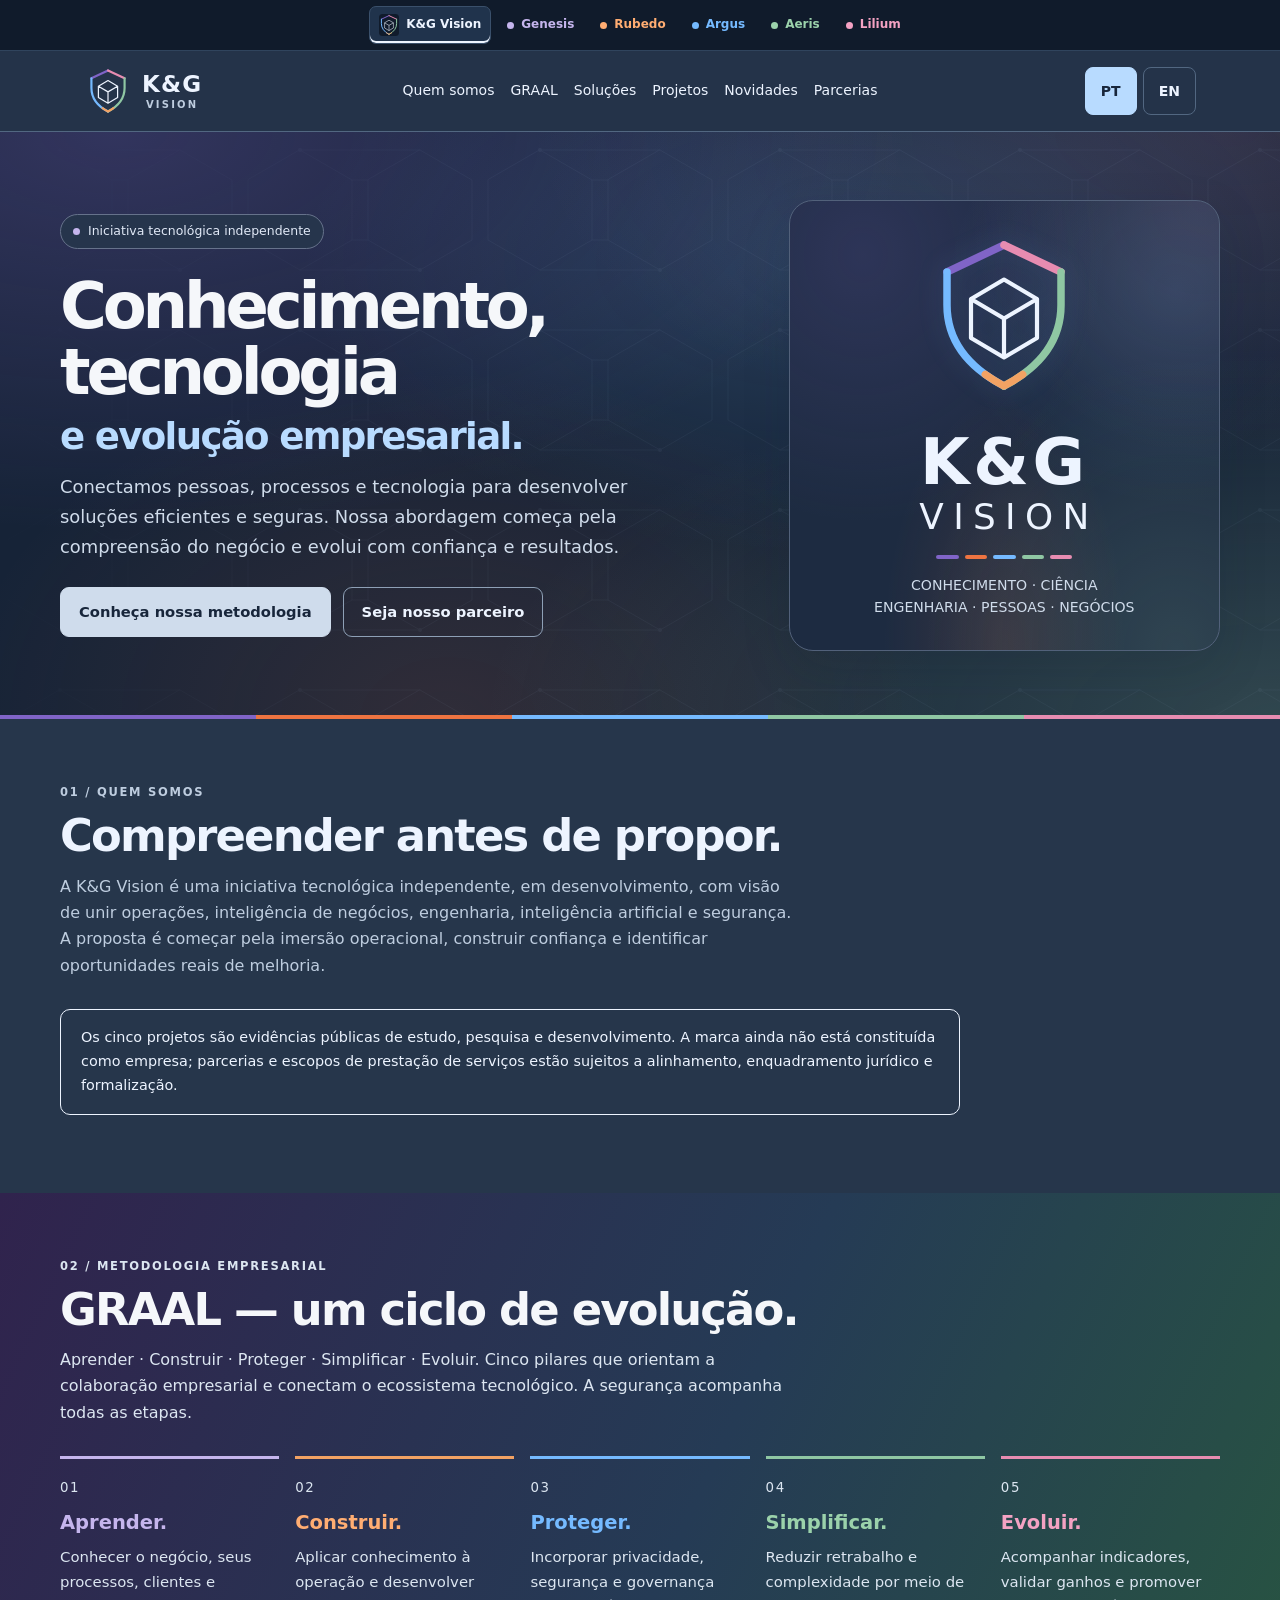
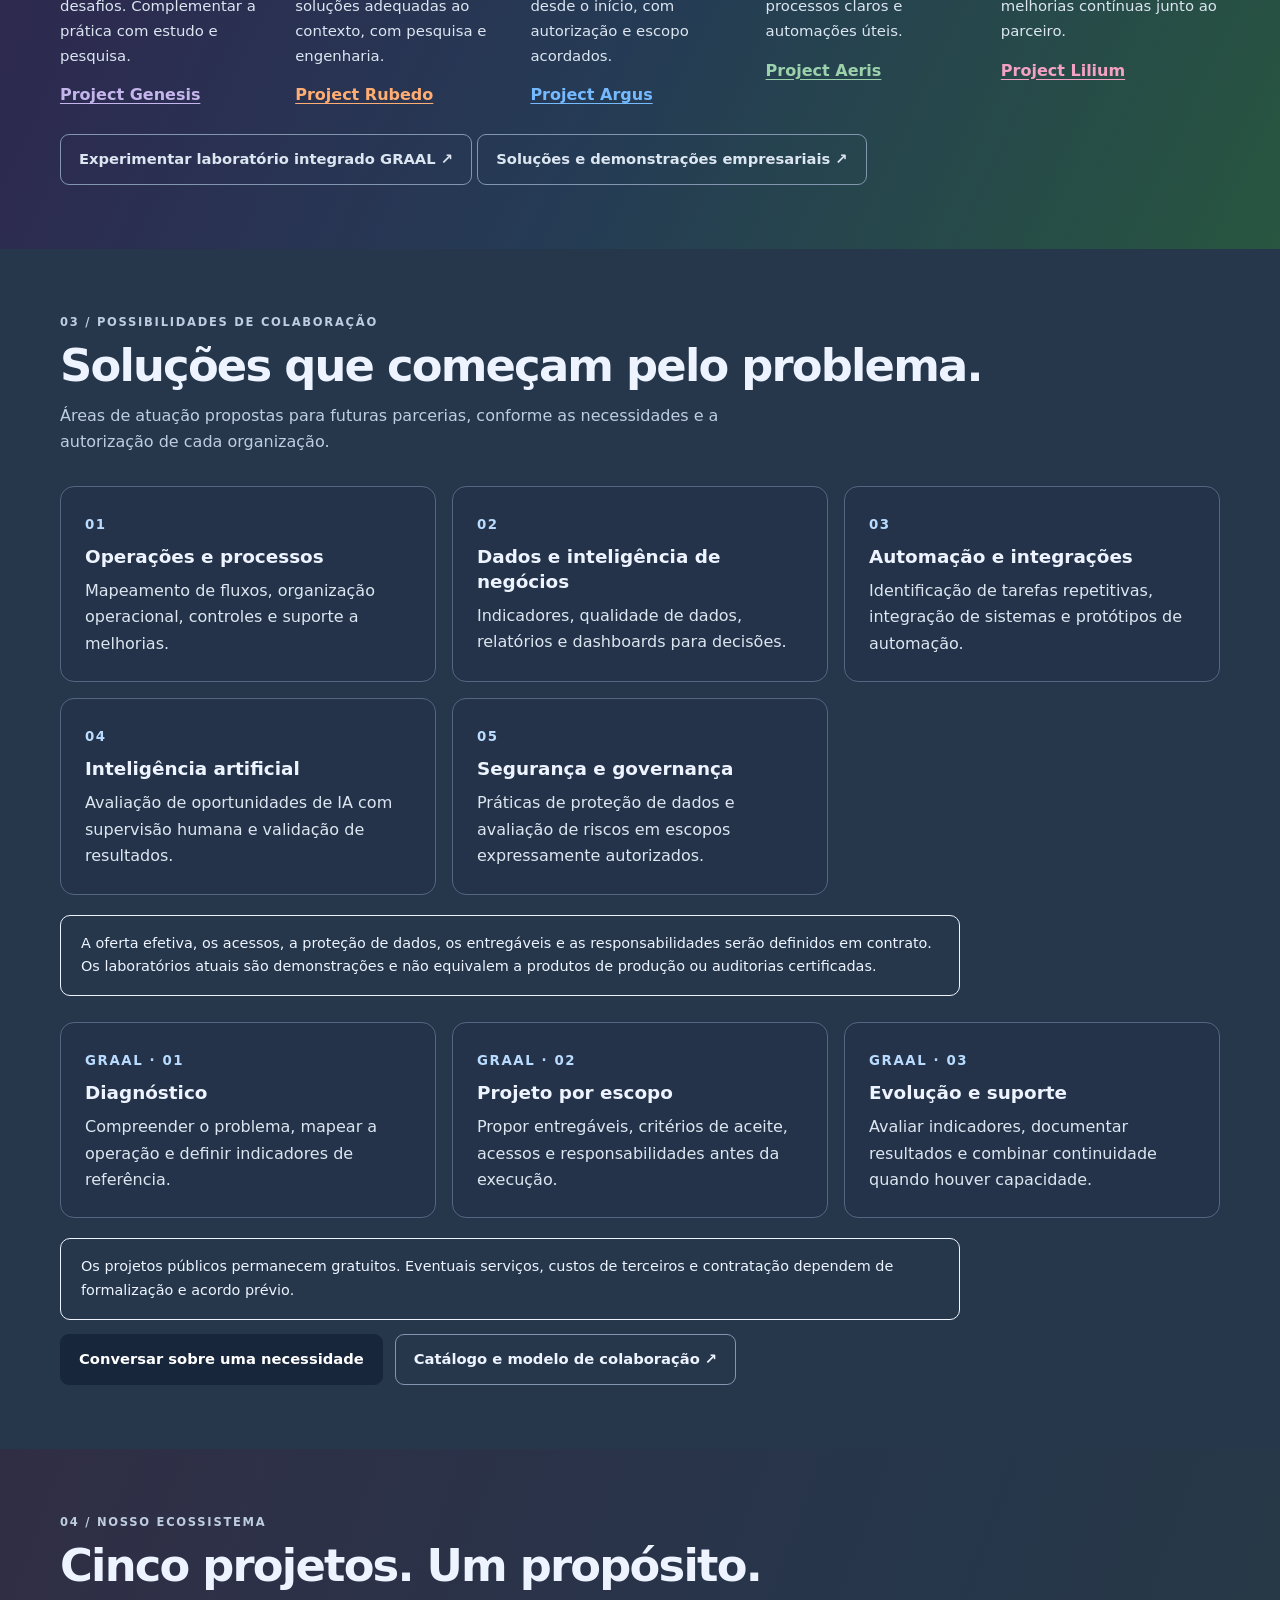
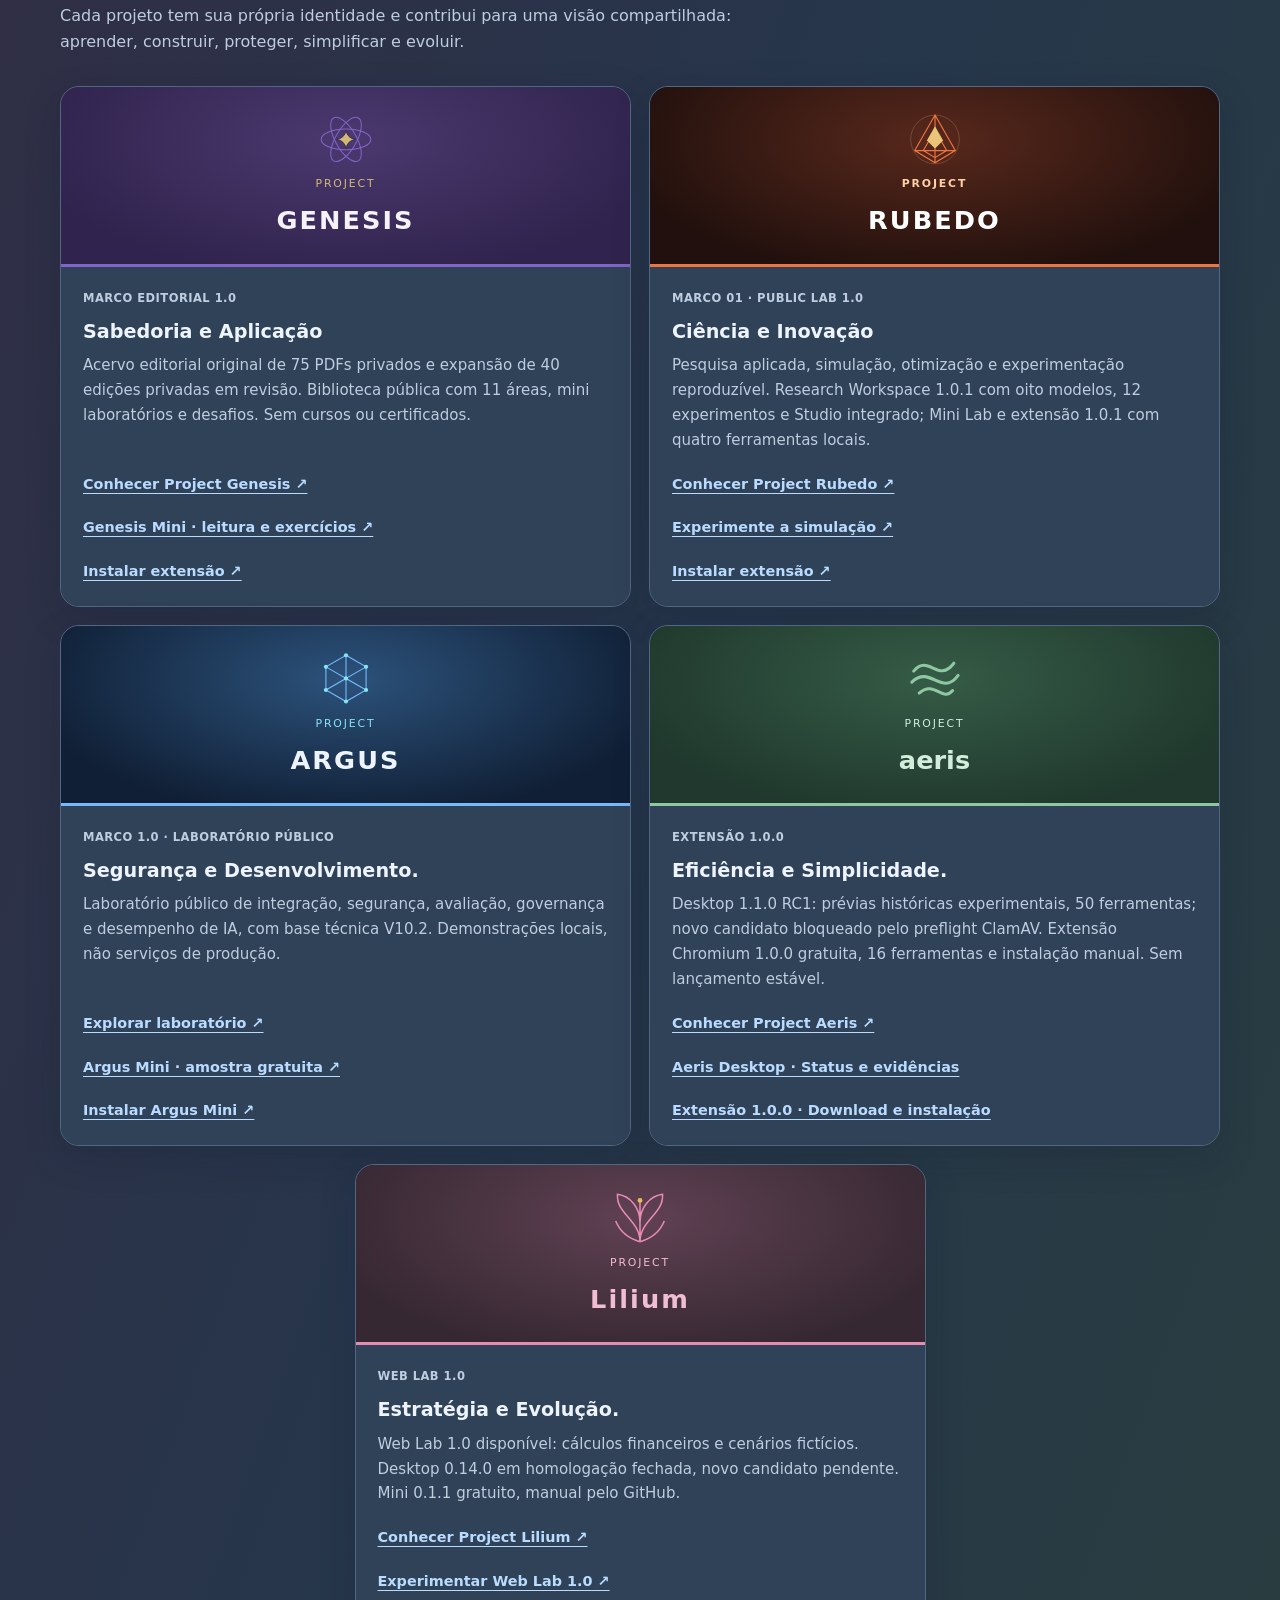
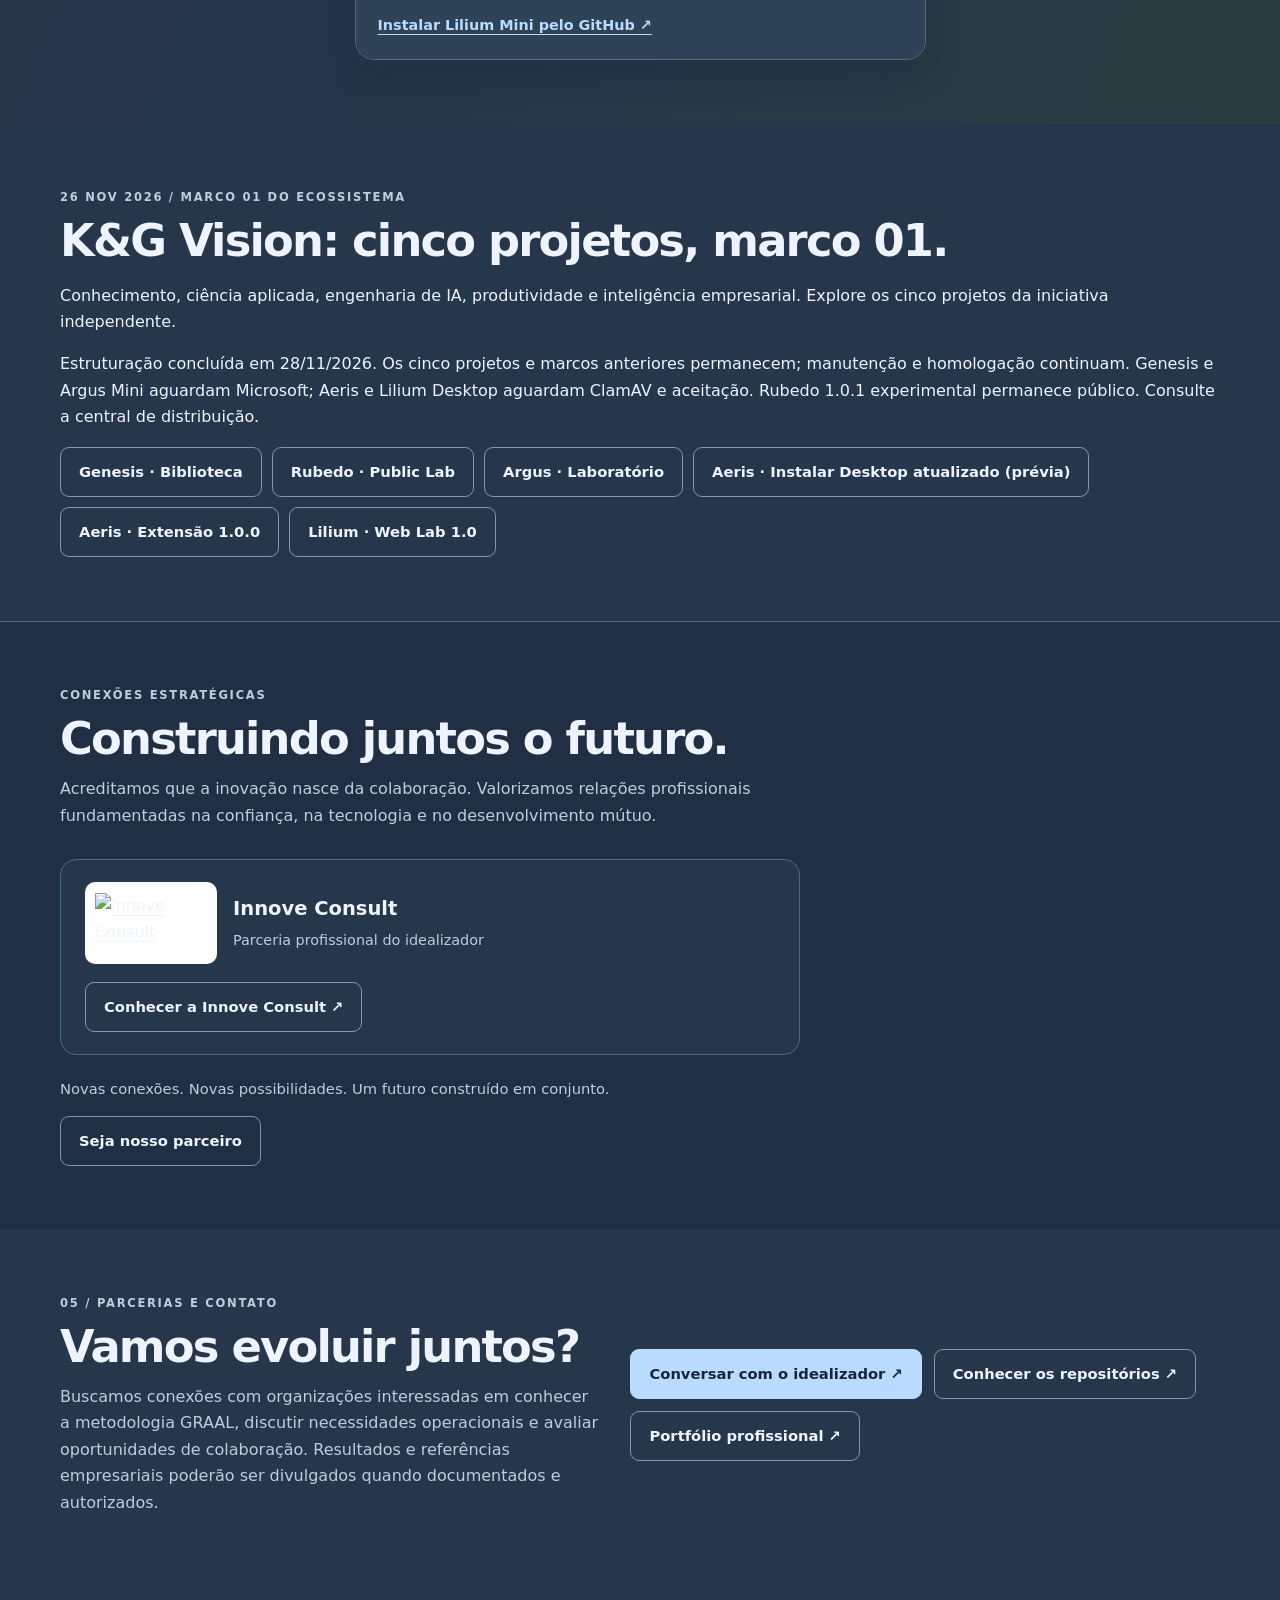
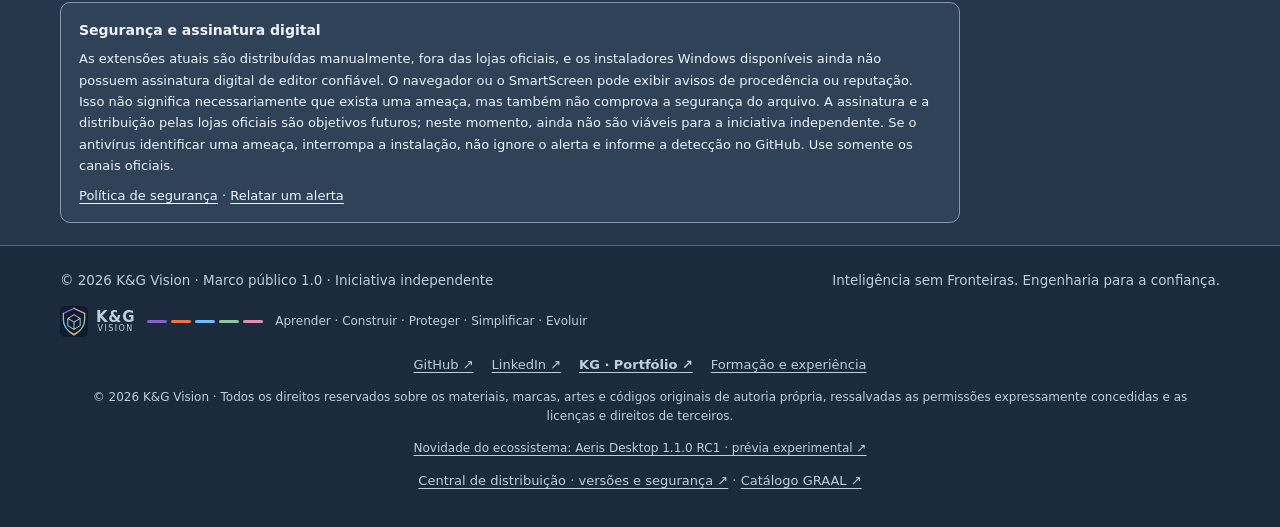
==== commit b0dc5a3e: "docs: close ecosystem structuring phase and synchronize public distribution status" ====
--- a/index.html
+++ b/index.html
@@ -144,13 +144,13 @@
 <section id="graal" class="section purpose"><div class="wrap"><div class="eyebrow" data-pt="02 / Metodologia empresarial" data-en="02 / Business methodology">02 / Metodologia empresarial</div><h2 data-pt="GRAAL — um ciclo de evolução." data-en="GRAAL — a cycle of evolution.">GRAAL — um ciclo de evolução.</h2><p class="intro" data-pt="Aprender · Construir · Proteger · Simplificar · Evoluir. Cinco pilares que orientam a colaboração empresarial e conectam o ecossistema tecnológico. A segurança acompanha todas as etapas." data-en="Learn · Build · Protect · Simplify · Evolve. Five pillars guide business collaboration and connect the technology ecosystem. Security accompanies every stage.">Aprender · Construir · Proteger · Simplificar · Evoluir. Cinco pilares que orientam a colaboração empresarial e conectam o ecossistema tecnológico. A segurança acompanha todas as etapas.</p><div class="principles"><div class="principle"><small>01</small><strong data-pt="Aprender." data-en="Learn.">Aprender.</strong><p data-pt="Conhecer o negócio, seus processos, clientes e desafios. Complementar a prática com estudo e pesquisa." data-en="Understand the business, processes, customers and challenges. Complement practice with study and research.">Conhecer o negócio, seus processos, clientes e desafios. Complementar a prática com estudo e pesquisa.</p><a href="https://kgasil.github.io/genesis/">Project Genesis</a></div><div class="principle"><small>02</small><strong data-pt="Construir." data-en="Build.">Construir.</strong><p data-pt="Aplicar conhecimento à operação e desenvolver soluções adequadas ao contexto, com pesquisa e engenharia." data-en="Apply knowledge to operations and build context-appropriate solutions through research and engineering.">Aplicar conhecimento à operação e desenvolver soluções adequadas ao contexto, com pesquisa e engenharia.</p><a href="https://kgasil.github.io/rubedo/">Project Rubedo</a></div><div class="principle"><small>03</small><strong data-pt="Proteger." data-en="Protect.">Proteger.</strong><p data-pt="Incorporar privacidade, segurança e governança desde o início, com autorização e escopo acordados." data-en="Embed privacy, security and governance from the start, within authorized and agreed scope.">Incorporar privacidade, segurança e governança desde o início, com autorização e escopo acordados.</p><a href="https://kgasil.github.io/argus/">Project Argus</a></div><div class="principle"><small>04</small><strong data-pt="Simplificar." data-en="Simplify.">Simplificar.</strong><p data-pt="Reduzir retrabalho e complexidade por meio de processos claros e automações úteis." data-en="Reduce rework and complexity through clear processes and useful automation.">Reduzir retrabalho e complexidade por meio de processos claros e automações úteis.</p><a href="https://kgasil.github.io/aeris/">Project Aeris</a></div><div class="principle"><small>05</small><strong data-pt="Evoluir." data-en="Evolve.">Evoluir.</strong><p data-pt="Acompanhar indicadores, validar ganhos e promover melhorias contínuas junto ao parceiro." data-en="Track metrics, validate improvements and evolve continuously with the partner.">Acompanhar indicadores, validar ganhos e promover melhorias contínuas junto ao parceiro.</p><a href="https://kgasil.github.io/lilium/">Project Lilium</a></div></div><p style="margin:26px 0 0"><a class="btn" href="https://kgasil.github.io/graal/" data-pt="Experimentar laboratório integrado GRAAL ↗" data-en="Try the GRAAL integrated lab ↗">Experimentar laboratório integrado GRAAL ↗</a> <a class="btn" href="https://kgasil.github.io/graal/#services" data-pt="Soluções e demonstrações empresariais ↗" data-en="Business solutions and demonstrations ↗">Soluções e demonstrações empresariais ↗</a></p></div></section>
 <section id="solucoes" class="section"><div class="wrap"><div class="eyebrow" data-pt="03 / Possibilidades de colaboração" data-en="03 / Collaboration opportunities">03 / Possibilidades de colaboração</div><h2 data-pt="Soluções que começam pelo problema." data-en="Solutions that start with the problem.">Soluções que começam pelo problema.</h2><p class="intro" data-pt="Áreas de atuação propostas para futuras parcerias, conforme as necessidades e a autorização de cada organização." data-en="Proposed areas for future partnerships, subject to each organization's needs and authorization.">Áreas de atuação propostas para futuras parcerias, conforme as necessidades e a autorização de cada organização.</p><div class="kg-business-grid"><article class="kg-business-card"><small>01</small><h3 data-pt="Operações e processos" data-en="Operations and processes">Operações e processos</h3><p data-pt="Mapeamento de fluxos, organização operacional, controles e suporte a melhorias." data-en="Workflow mapping, operational organization, controls and improvement support.">Mapeamento de fluxos, organização operacional, controles e suporte a melhorias.</p></article><article class="kg-business-card"><small>02</small><h3 data-pt="Dados e inteligência de negócios" data-en="Data and business intelligence">Dados e inteligência de negócios</h3><p data-pt="Indicadores, qualidade de dados, relatórios e dashboards para decisões." data-en="Metrics, data quality, reports and dashboards for decisions.">Indicadores, qualidade de dados, relatórios e dashboards para decisões.</p></article><article class="kg-business-card"><small>03</small><h3 data-pt="Automação e integrações" data-en="Automation and integrations">Automação e integrações</h3><p data-pt="Identificação de tarefas repetitivas, integração de sistemas e protótipos de automação." data-en="Identification of repetitive tasks, system integration and automation prototypes.">Identificação de tarefas repetitivas, integração de sistemas e protótipos de automação.</p></article><article class="kg-business-card"><small>04</small><h3 data-pt="Inteligência artificial" data-en="Artificial intelligence">Inteligência artificial</h3><p data-pt="Avaliação de oportunidades de IA com supervisão humana e validação de resultados." data-en="Evaluation of AI opportunities with human oversight and results validation.">Avaliação de oportunidades de IA com supervisão humana e validação de resultados.</p></article><article class="kg-business-card"><small>05</small><h3 data-pt="Segurança e governança" data-en="Security and governance">Segurança e governança</h3><p data-pt="Práticas de proteção de dados e avaliação de riscos em escopos expressamente autorizados." data-en="Data protection practices and risk assessment within expressly authorized scopes.">Práticas de proteção de dados e avaliação de riscos em escopos expressamente autorizados.</p></article></div><p class="kg-business-note" data-pt="A oferta efetiva, os acessos, a proteção de dados, os entregáveis e as responsabilidades serão definidos em contrato. Os laboratórios atuais são demonstrações e não equivalem a produtos de produção ou auditorias certificadas." data-en="Actual services, access, data protection, deliverables and responsibilities will be defined in a contract. Current labs are demonstrations, not production products or certified audits.">A oferta efetiva, os acessos, a proteção de dados, os entregáveis e as responsabilidades serão definidos em contrato. Os laboratórios atuais são demonstrações e não equivalem a produtos de produção ou auditorias certificadas.</p><div class="kg-business-grid"><article class="kg-business-card"><small>GRAAL · 01</small><h3 data-pt="Diagnóstico" data-en="Discovery">Diagnóstico</h3><p data-pt="Compreender o problema, mapear a operação e definir indicadores de referência." data-en="Understand the problem, map operations and define baseline metrics.">Compreender o problema, mapear a operação e definir indicadores de referência.</p></article><article class="kg-business-card"><small>GRAAL · 02</small><h3 data-pt="Projeto por escopo" data-en="Scoped project">Projeto por escopo</h3><p data-pt="Propor entregáveis, critérios de aceite, acessos e responsabilidades antes da execução." data-en="Propose deliverables, acceptance criteria, access and responsibilities before delivery.">Propor entregáveis, critérios de aceite, acessos e responsabilidades antes da execução.</p></article><article class="kg-business-card"><small>GRAAL · 03</small><h3 data-pt="Evolução e suporte" data-en="Improvement and support">Evolução e suporte</h3><p data-pt="Avaliar indicadores, documentar resultados e combinar continuidade quando houver capacidade." data-en="Evaluate metrics, document results and agree on ongoing support where capacity permits.">Avaliar indicadores, documentar resultados e combinar continuidade quando houver capacidade.</p></article></div><p class="kg-business-note" data-pt="Os projetos públicos permanecem gratuitos. Eventuais serviços, custos de terceiros e contratação dependem de formalização e acordo prévio." data-en="Public projects remain free. Any services, third-party costs and engagement depend on formalization and prior agreement.">Os projetos públicos permanecem gratuitos. Eventuais serviços, custos de terceiros e contratação dependem de formalização e acordo prévio.</p><div class="actions"><a class="btn primary" href="#contato" data-pt="Conversar sobre uma necessidade" data-en="Discuss a business need">Conversar sobre uma necessidade</a><a class="btn" href="https://github.com/Kgasil/kgasil.github.io/blob/main/docs/commercial-model-stage-05.md" data-pt="Catálogo e modelo de colaboração ↗" data-en="Service catalog and collaboration model ↗">Catálogo e modelo de colaboração ↗</a></div></div></section>
 <section id="projetos" class="section"><div class="wrap"><div class="eyebrow" data-pt="04 / Nosso ecossistema" data-en="04 / Our ecosystem">04 / Nosso ecossistema</div><h2 data-pt="Cinco projetos. Um propósito." data-en="Five projects. One purpose.">Cinco projetos. Um propósito.</h2><p class="intro" data-pt="Cada projeto tem sua própria identidade e contribui para uma visão compartilhada: aprender, construir, proteger, simplificar e evoluir." data-en="Each project has its own identity and contributes to a shared vision: learn, build, protect, simplify and evolve.">Cada projeto tem sua própria identidade e contribui para uma visão compartilhada: aprender, construir, proteger, simplificar e evoluir.</p><div class="projects">
-<article id="genesis-preview" class="project"><div class="project-top genesis"><svg viewBox="0 0 140 140" aria-hidden="true"><g fill="none" stroke="#8064C7" stroke-width="2.4"><ellipse cx="70" cy="70" rx="57" ry="24"/><ellipse cx="70" cy="70" rx="57" ry="24" transform="rotate(60 70 70)"/><ellipse cx="70" cy="70" rx="57" ry="24" transform="rotate(-60 70 70)"/></g><path d="M70 49Q73 67 91 70Q73 73 70 91Q67 73 49 70Q67 67 70 49Z" fill="#D4B878" stroke="#30234D" stroke-width="2"/></svg><small>PROJECT</small><strong>GENESIS</strong></div><div class="project-body"><div class="phase" data-pt="MARCO EDITORIAL 1.0" data-en="EDITORIAL MILESTONE 1.0">MARCO EDITORIAL 1.0</div><h3 data-pt="Sabedoria e Aplicação" data-en="Wisdom &amp; Application">Sabedoria e Aplicação</h3><p data-pt="Acervo editorial independente de 75 PDFs privados, 3.277 páginas e biblioteca pública com 11 áreas de leitura, mini laboratórios e desafios. Não oferecemos cursos ou certificados." data-en="Independent editorial collection of 75 private PDFs, 3,277 pages and a public library with 11 reading areas, mini labs and challenges. No courses or certificates.">Acervo editorial independente de 75 PDFs privados, 3.277 páginas e biblioteca pública com 11 áreas de leitura, mini laboratórios e desafios. Não oferecemos cursos ou certificados.</p><div class="project-links"><a href="https://kgasil.github.io/genesis/" data-pt="Conhecer Project Genesis ↗" data-en="Explore Project Genesis ↗">Conhecer Project Genesis ↗</a><a href="https://kgasil.github.io/genesis/mini/" data-pt="Genesis Mini · leitura e exercícios ↗" data-en="Genesis Mini · reading and exercises ↗">Genesis Mini · leitura e exercícios ↗</a><a href="https://kgasil.github.io/genesis/#instalar-extensao" data-pt="Instalar extensão ↗" data-en="Install extension ↗">Instalar extensão ↗</a></div></div></article>
+<article id="genesis-preview" class="project"><div class="project-top genesis"><svg viewBox="0 0 140 140" aria-hidden="true"><g fill="none" stroke="#8064C7" stroke-width="2.4"><ellipse cx="70" cy="70" rx="57" ry="24"/><ellipse cx="70" cy="70" rx="57" ry="24" transform="rotate(60 70 70)"/><ellipse cx="70" cy="70" rx="57" ry="24" transform="rotate(-60 70 70)"/></g><path d="M70 49Q73 67 91 70Q73 73 70 91Q67 73 49 70Q67 67 70 49Z" fill="#D4B878" stroke="#30234D" stroke-width="2"/></svg><small>PROJECT</small><strong>GENESIS</strong></div><div class="project-body"><div class="phase" data-pt="MARCO EDITORIAL 1.0" data-en="EDITORIAL MILESTONE 1.0">MARCO EDITORIAL 1.0</div><h3 data-pt="Sabedoria e Aplicação" data-en="Wisdom &amp; Application">Sabedoria e Aplicação</h3><p data-pt="Acervo editorial original de 75 PDFs privados e expansão de 40 edições privadas em revisão. Biblioteca pública com 11 áreas, mini laboratórios e desafios. Sem cursos ou certificados." data-en="Original collection of 75 private PDFs and 40 private expansion editions under review. Public library with 11 areas, mini labs and challenges. No courses or certificates.">Acervo editorial original de 75 PDFs privados e expansão de 40 edições privadas em revisão. Biblioteca pública com 11 áreas, mini laboratórios e desafios. Sem cursos ou certificados.</p><div class="project-links"><a href="https://kgasil.github.io/genesis/" data-pt="Conhecer Project Genesis ↗" data-en="Explore Project Genesis ↗">Conhecer Project Genesis ↗</a><a href="https://kgasil.github.io/genesis/mini/" data-pt="Genesis Mini · leitura e exercícios ↗" data-en="Genesis Mini · reading and exercises ↗">Genesis Mini · leitura e exercícios ↗</a><a href="https://kgasil.github.io/genesis/#instalar-extensao" data-pt="Instalar extensão ↗" data-en="Install extension ↗">Instalar extensão ↗</a></div></div></article>
 <article id="rubedo-preview" class="project"><div class="project-top rubedo" style="background:radial-gradient(ellipse at 50% 30%,#58281c,#21100d 80%);border-bottom-color:#EE7441"><svg viewBox="0 0 120 120" aria-hidden="true"><circle cx="60" cy="60" r="48" fill="none" stroke="#EAC477" opacity=".45"/><path d="M60 12L100 82L60 106L20 82Z M60 12V106M20 82L100 82M60 42L83 82L60 96L37 82Z" fill="none" stroke="#EE7441" stroke-width="2.3"/><path d="M60 34L76 62L60 78L44 62Z" fill="#EAC477"/></svg><small style="color:#FFD0A6!important;-webkit-text-fill-color:#FFD0A6!important;opacity:1!important;font-weight:750">PROJECT</small><strong style="color:#FFFFFF!important;-webkit-text-fill-color:#FFFFFF!important;opacity:1!important;font-weight:800">RUBEDO</strong></div><div class="project-body"><div class="phase" data-pt="MARCO 01 · PUBLIC LAB 1.0" data-en="MILESTONE 01 · PUBLIC LAB 1.0">MARCO 01 · PUBLIC LAB 1.0</div><h3 data-pt="Ciência e Inovação" data-en="Science &amp; Innovation">Ciência e Inovação</h3><p data-pt="Pesquisa aplicada, simulação, otimização e experimentação reproduzível. Research Workspace 1.0.1 com oito modelos, 12 experimentos e Studio integrado; Mini Lab e extensão 1.0.1 com quatro ferramentas locais." data-en="Applied research, simulation, optimization and reproducible experimentation. Research Workspace 1.0.1 with eight models, 12 experiments and integrated Studio; Mini Lab and extension 1.0.1 with four local tools.">Pesquisa aplicada, simulação, otimização e experimentação reproduzível. Research Workspace 1.0.1 com oito modelos, 12 experimentos e Studio integrado; Mini Lab e extensão 1.0.1 com quatro ferramentas locais.</p><div class="project-links"><a href="https://kgasil.github.io/rubedo/" data-pt="Conhecer Project Rubedo ↗" data-en="Explore Project Rubedo ↗">Conhecer Project Rubedo ↗</a><a href="https://kgasil.github.io/rubedo/#experimente" data-pt="Experimente a simulação ↗" data-en="Try the simulation ↗">Experimente a simulação ↗</a><a href="https://kgasil.github.io/rubedo/#instalar" data-pt="Instalar extensão ↗" data-en="Install extension ↗">Instalar extensão ↗</a></div></div></article>
 <article id="vision-preview" class="project"><div class="project-top vision"><svg viewBox="0 0 100 100" aria-hidden="true"><path d="M50 12L83 31V69L50 88L17 69V31Z M17 31L50 50L83 31M50 50V88M50 12V50M17 69L50 50L83 69" fill="none" stroke="#75BAFF" stroke-width="1.8"/><g fill="#85E5ED"><circle cx="50" cy="12" r="3.4"/><circle cx="83" cy="31" r="3.4"/><circle cx="83" cy="69" r="3.4"/><circle cx="50" cy="88" r="3.4"/><circle cx="17" cy="69" r="3.4"/><circle cx="17" cy="31" r="3.4"/><circle cx="50" cy="50" r="3.4"/></g></svg><small>PROJECT</small><strong>ARGUS</strong></div><div class="project-body"><div class="phase" data-pt="MARCO 1.0 · LABORATÓRIO PÚBLICO" data-en="1.0 MILESTONE · PUBLIC LAB">MARCO 1.0 · LABORATÓRIO PÚBLICO</div><h3 data-pt="Segurança e Desenvolvimento." data-en="Security and Development.">Segurança e Desenvolvimento.</h3><p data-pt="Laboratório público de integração, segurança, avaliação, governança e desempenho de IA, com base técnica V10.2. Demonstrações locais, não serviços de produção." data-en="Public lab for AI integration, security, assurance, governance and performance, based on V10.2. Local demonstrations, not production services.">Laboratório público de integração, segurança, avaliação, governança e desempenho de IA, com base técnica V10.2. Demonstrações locais, não serviços de produção.</p><div class="project-links"><a href="https://kgasil.github.io/argus/" data-pt="Explorar laboratório ↗" data-en="Explore the laboratory ↗">Explorar laboratório ↗</a><a href="https://kgasil.github.io/argus/mini/" data-pt="Argus Mini · amostra gratuita ↗" data-en="Argus Mini · free sample ↗">Argus Mini · amostra gratuita ↗</a><a href="https://kgasil.github.io/argus/#instalar-extensao" data-pt="Instalar Argus Mini ↗" data-en="Install Argus Mini ↗">Instalar Argus Mini ↗</a></div></div></article>
-<article id="aeris-preview" class="project"><div class="project-top aeris"><svg viewBox="0 0 100 100" aria-hidden="true"><path d="M15 38C40 9 55 59 81 25M12 56C42 27 62 81 88 45M24 74C49 52 62 90 79 70" fill="none" stroke="#508D70" stroke-width="5" stroke-linecap="round"/></svg><small>PROJECT</small><strong style="letter-spacing:0">aeris</strong></div><div class="project-body"><div class="phase" data-pt="EXTENSÃO 1.0.0" data-en="EXTENSION 1.0.0">EXTENSÃO 1.0.0</div><h3 data-pt="Eficiência e Simplicidade." data-en="Efficiency &amp; Simplicity.">Eficiência e Simplicidade.</h3><p data-pt="Desktop 1.1.0 RC1 em prévia pública experimental gratuita, com nova experiência de produtividade. Extensão Chromium 1.0.0 com 16 ferramentas, disponível gratuitamente pelo GitHub. Consulte os avisos de segurança e instalação no site do Aeris; lançamento estável pendente." data-en="Desktop 1.1.0 RC1 free public experimental preview, with a new productivity experience. Chromium extension 1.0.0 with 16 tools, freely available via GitHub. See the Aeris website for installation and security notices; stable release pending.">Desktop 1.1.0 RC1 em prévia pública experimental gratuita, com nova experiência de produtividade. Extensão Chromium 1.0.0 com 16 ferramentas, disponível gratuitamente pelo GitHub. Consulte os avisos de segurança e instalação no site do Aeris; lançamento estável pendente.</p><div class="project-links"><a href="https://kgasil.github.io/aeris/" data-pt="Conhecer Project Aeris ↗" data-en="Explore Project Aeris ↗">Conhecer Project Aeris ↗</a><a href="https://kgasil.github.io/aeris/#aeris-ai-setup" data-pt="Aeris Desktop · Status e evidências" data-en="Aeris Desktop · Status and evidence">Aeris Desktop · Status e evidências</a><a href="https://kgasil.github.io/aeris/extension-preview.html" data-pt="Extensão 1.0.0 · Download e instalação" data-en="Extension 1.0.0 · Download and installation">Extensão 1.0.0 · Download e instalação</a></div></div></article>
-<article id="lilium-preview" class="project"><div class="project-top" style="background:radial-gradient(ellipse at 50% 30%,#604153,#362832 80%);color:#F1BDD3"><svg viewBox="0 0 100 100" aria-hidden="true"><path d="M50 90C50 55 10 43 13 12 35 15 50 35 50 58 50 35 65 15 87 12 90 43 50 55 50 90ZM50 90V23M50 90C25 83 15 68 10 56M50 90C75 83 85 68 90 56" stroke="#E78CB1" stroke-width="2.5" fill="none"/><circle cx="50" cy="22" r="4" fill="#E8BA53"/></svg><small>PROJECT</small><strong>Lilium</strong></div><div class="project-body"><div class="phase" data-pt="WEB LAB 1.0" data-en="WEB LAB 1.0">WEB LAB 1.0</div><h3 data-pt="Estratégia e Evolução." data-en="Strategy &amp; Evolution.">Estratégia e Evolução.</h3><p data-pt="Web Lab 1.0 disponível: cálculos financeiros e cenários fictícios. Desktop v0.14.0 em prévia; Mini v0.1.1 é uma extensão experimental gratuita distribuída pelo GitHub." data-en="Web Lab 1.0 available: financial calculations and synthetic scenarios. Desktop v0.14.0 in preview; Mini v0.1.1 is a free experimental extension distributed via GitHub.">Web Lab 1.0 disponível: cálculos financeiros e cenários fictícios. Desktop v0.14.0 em prévia; Mini v0.1.1 é uma extensão experimental gratuita distribuída pelo GitHub.</p><div class="project-links"><a href="https://kgasil.github.io/lilium/" data-pt="Conhecer Project Lilium ↗" data-en="Explore Project Lilium ↗">Conhecer Project Lilium ↗</a><a href="https://kgasil.github.io/lilium/#lab" data-pt="Experimentar Web Lab 1.0 ↗" data-en="Try Web Lab 1.0 ↗">Experimentar Web Lab 1.0 ↗</a><a href="https://github.com/Kgasil/lilium/tree/main/extension" data-pt="Instalar Lilium Mini pelo GitHub ↗" data-en="Install Lilium Mini via GitHub ↗">Instalar Lilium Mini pelo GitHub ↗</a></div></div></article>
+<article id="aeris-preview" class="project"><div class="project-top aeris"><svg viewBox="0 0 100 100" aria-hidden="true"><path d="M15 38C40 9 55 59 81 25M12 56C42 27 62 81 88 45M24 74C49 52 62 90 79 70" fill="none" stroke="#508D70" stroke-width="5" stroke-linecap="round"/></svg><small>PROJECT</small><strong style="letter-spacing:0">aeris</strong></div><div class="project-body"><div class="phase" data-pt="EXTENSÃO 1.0.0" data-en="EXTENSION 1.0.0">EXTENSÃO 1.0.0</div><h3 data-pt="Eficiência e Simplicidade." data-en="Efficiency &amp; Simplicity.">Eficiência e Simplicidade.</h3><p data-pt="Desktop 1.1.0 RC1: prévias históricas experimentais, 50 ferramentas; novo candidato bloqueado pelo preflight ClamAV. Extensão Chromium 1.0.0 gratuita, 16 ferramentas e instalação manual. Sem lançamento estável." data-en="Desktop 1.1.0 RC1: historical experimental previews, 50 tools; new candidate blocked by ClamAV preflight. Free Chromium extension 1.0.0, 16 tools and manual installation. No stable release.">Desktop 1.1.0 RC1: prévias históricas experimentais, 50 ferramentas; novo candidato bloqueado pelo preflight ClamAV. Extensão Chromium 1.0.0 gratuita, 16 ferramentas e instalação manual. Sem lançamento estável.</p><div class="project-links"><a href="https://kgasil.github.io/aeris/" data-pt="Conhecer Project Aeris ↗" data-en="Explore Project Aeris ↗">Conhecer Project Aeris ↗</a><a href="https://kgasil.github.io/aeris/#aeris-ai-setup" data-pt="Aeris Desktop · Status e evidências" data-en="Aeris Desktop · Status and evidence">Aeris Desktop · Status e evidências</a><a href="https://kgasil.github.io/aeris/extension-preview.html" data-pt="Extensão 1.0.0 · Download e instalação" data-en="Extension 1.0.0 · Download and installation">Extensão 1.0.0 · Download e instalação</a></div></div></article>
+<article id="lilium-preview" class="project"><div class="project-top" style="background:radial-gradient(ellipse at 50% 30%,#604153,#362832 80%);color:#F1BDD3"><svg viewBox="0 0 100 100" aria-hidden="true"><path d="M50 90C50 55 10 43 13 12 35 15 50 35 50 58 50 35 65 15 87 12 90 43 50 55 50 90ZM50 90V23M50 90C25 83 15 68 10 56M50 90C75 83 85 68 90 56" stroke="#E78CB1" stroke-width="2.5" fill="none"/><circle cx="50" cy="22" r="4" fill="#E8BA53"/></svg><small>PROJECT</small><strong>Lilium</strong></div><div class="project-body"><div class="phase" data-pt="WEB LAB 1.0" data-en="WEB LAB 1.0">WEB LAB 1.0</div><h3 data-pt="Estratégia e Evolução." data-en="Strategy &amp; Evolution.">Estratégia e Evolução.</h3><p data-pt="Web Lab 1.0 disponível: cálculos financeiros e cenários fictícios. Desktop 0.14.0 em homologação fechada, novo candidato pendente. Mini 0.1.1 gratuito, manual pelo GitHub." data-en="Web Lab 1.0 available: financial calculations and synthetic scenarios. Desktop 0.14.0 in closed acceptance, new candidate pending. Free Mini 0.1.1, manual via GitHub.">Web Lab 1.0 disponível: cálculos financeiros e cenários fictícios. Desktop 0.14.0 em homologação fechada, novo candidato pendente. Mini 0.1.1 gratuito, manual pelo GitHub.</p><div class="project-links"><a href="https://kgasil.github.io/lilium/" data-pt="Conhecer Project Lilium ↗" data-en="Explore Project Lilium ↗">Conhecer Project Lilium ↗</a><a href="https://kgasil.github.io/lilium/#lab" data-pt="Experimentar Web Lab 1.0 ↗" data-en="Try Web Lab 1.0 ↗">Experimentar Web Lab 1.0 ↗</a><a href="https://github.com/Kgasil/lilium/tree/main/extension" data-pt="Instalar Lilium Mini pelo GitHub ↗" data-en="Install Lilium Mini via GitHub ↗">Instalar Lilium Mini pelo GitHub ↗</a></div></div></article>
 </div></div></section>
-<section id="novidades" class="section"><div class="wrap"><div class="eyebrow" data-pt="26 NOV 2026 / MARCO 01 DO ECOSSISTEMA" data-en="26 NOV 2026 / ECOSYSTEM MILESTONE 01">26 NOV 2026 / MARCO 01 DO ECOSSISTEMA</div><h2 data-pt="K&amp;G Vision: cinco projetos, marco 01." data-en="K&amp;G Vision: five projects, milestone 01.">K&amp;G Vision: cinco projetos, marco 01.</h2><p data-pt="Conhecimento, ciência aplicada, engenharia de IA, produtividade e inteligência empresarial. Explore os cinco projetos da iniciativa independente." data-en="Knowledge, applied science, AI engineering, productivity and business intelligence. Explore all five projects of our independent initiative.">Conhecimento, ciência aplicada, engenharia de IA, produtividade e inteligência empresarial. Explore os cinco projetos da iniciativa independente.</p><p data-pt="O marco 01 integra Rubedo ao ecossistema, preservando as entregas registradas em 25/11/2026: Genesis editorial 1.0, Argus V10.2, Aeris Extension 1.0.0 e Lilium Web Lab 1.0. Rubedo Public Lab e Research Workspace 1.0.1, Mini Lab e extensão 1.0.1 são experimentais; os componentes Desktop permanecem em prévia." data-en="Milestone 01 integrates Rubedo while preserving the deliveries recorded on 25 Nov 2026: Genesis editorial 1.0, Argus V10.2, Aeris Extension 1.0.0 and Lilium Web Lab 1.0. Rubedo Public Lab and Research Workspace 1.0.1, Mini Lab and extension 1.0.1 are experimental; Desktop components remain previews.">O marco 01 integra Rubedo ao ecossistema, preservando as entregas registradas em 25/11/2026: Genesis editorial 1.0, Argus V10.2, Aeris Extension 1.0.0 e Lilium Web Lab 1.0. Rubedo Public Lab e Research Workspace 1.0.1, Mini Lab e extensão 1.0.1 são experimentais; os componentes Desktop permanecem em prévia.</p><div class="actions" style="display:flex;flex-wrap:wrap;gap:10px"><a class="btn" href="https://kgasil.github.io/genesis/biblioteca.html" data-pt="Genesis · Biblioteca" data-en="Genesis · Library">Genesis · Biblioteca</a><a class="btn" href="https://kgasil.github.io/rubedo/#experimente" data-pt="Rubedo · Public Lab" data-en="Rubedo · Public Lab">Rubedo · Public Lab</a><a class="btn" href="https://kgasil.github.io/argus/#ferramentas" data-pt="Argus · Laboratório" data-en="Argus · Laboratory">Argus · Laboratório</a><a class="btn" href="https://kgasil.github.io/aeris/#aeris-ai-setup" data-pt="Aeris · Instalar Desktop atualizado (prévia)" data-en="Aeris · Install updated Desktop (preview)">Aeris · Instalar Desktop atualizado (prévia)</a><a class="btn" href="https://kgasil.github.io/aeris/extension-preview.html" data-pt="Aeris · Extensão 1.0.0" data-en="Aeris · Extension 1.0.0">Aeris · Extensão 1.0.0</a><a class="btn" href="https://kgasil.github.io/lilium/#lab" data-pt="Lilium · Web Lab 1.0" data-en="Lilium · Web Lab 1.0">Lilium · Web Lab 1.0</a></div></div></section>
+<section id="novidades" class="section"><div class="wrap"><div class="eyebrow" data-pt="26 NOV 2026 / MARCO 01 DO ECOSSISTEMA" data-en="26 NOV 2026 / ECOSYSTEM MILESTONE 01">26 NOV 2026 / MARCO 01 DO ECOSSISTEMA</div><h2 data-pt="K&amp;G Vision: cinco projetos, marco 01." data-en="K&amp;G Vision: five projects, milestone 01.">K&amp;G Vision: cinco projetos, marco 01.</h2><p data-pt="Conhecimento, ciência aplicada, engenharia de IA, produtividade e inteligência empresarial. Explore os cinco projetos da iniciativa independente." data-en="Knowledge, applied science, AI engineering, productivity and business intelligence. Explore all five projects of our independent initiative.">Conhecimento, ciência aplicada, engenharia de IA, produtividade e inteligência empresarial. Explore os cinco projetos da iniciativa independente.</p><p data-pt="Estruturação concluída em 28/11/2026. Os cinco projetos e marcos anteriores permanecem; manutenção e homologação continuam. Genesis e Argus Mini aguardam Microsoft; Aeris e Lilium Desktop aguardam ClamAV e aceitação. Rubedo 1.0.1 experimental permanece público. Consulte a central de distribuição." data-en="Structuring closed on 28 Nov 2026. All five projects and prior milestones remain; maintenance and acceptance continue. Genesis and Argus Mini await Microsoft; Aeris and Lilium Desktop await ClamAV and acceptance. Experimental Rubedo 1.0.1 remains public. See the distribution center.">Estruturação concluída em 28/11/2026. Os cinco projetos e marcos anteriores permanecem; manutenção e homologação continuam. Genesis e Argus Mini aguardam Microsoft; Aeris e Lilium Desktop aguardam ClamAV e aceitação. Rubedo 1.0.1 experimental permanece público. Consulte a central de distribuição.</p><div class="actions" style="display:flex;flex-wrap:wrap;gap:10px"><a class="btn" href="https://kgasil.github.io/genesis/biblioteca.html" data-pt="Genesis · Biblioteca" data-en="Genesis · Library">Genesis · Biblioteca</a><a class="btn" href="https://kgasil.github.io/rubedo/#experimente" data-pt="Rubedo · Public Lab" data-en="Rubedo · Public Lab">Rubedo · Public Lab</a><a class="btn" href="https://kgasil.github.io/argus/#ferramentas" data-pt="Argus · Laboratório" data-en="Argus · Laboratory">Argus · Laboratório</a><a class="btn" href="https://kgasil.github.io/aeris/#aeris-ai-setup" data-pt="Aeris · Instalar Desktop atualizado (prévia)" data-en="Aeris · Install updated Desktop (preview)">Aeris · Instalar Desktop atualizado (prévia)</a><a class="btn" href="https://kgasil.github.io/aeris/extension-preview.html" data-pt="Aeris · Extensão 1.0.0" data-en="Aeris · Extension 1.0.0">Aeris · Extensão 1.0.0</a><a class="btn" href="https://kgasil.github.io/lilium/#lab" data-pt="Lilium · Web Lab 1.0" data-en="Lilium · Web Lab 1.0">Lilium · Web Lab 1.0</a></div></div></section>
 <section id="conexoes" class="section" style="background:#202f43;border-top:1px solid #526781"><div class="wrap"><div class="eyebrow" data-pt="Conexões estratégicas" data-en="Strategic connections">Conexões estratégicas</div><h2 data-pt="Construindo juntos o futuro." data-en="Building the future together.">Construindo juntos o futuro.</h2><p class="intro" data-pt="Acreditamos que a inovação nasce da colaboração. Valorizamos relações profissionais fundamentadas na confiança, na tecnologia e no desenvolvimento mútuo." data-en="We believe innovation begins with collaboration. We value professional relationships built on trust, technology and mutual development.">Acreditamos que a inovação nasce da colaboração. Valorizamos relações profissionais fundamentadas na confiança, na tecnologia e no desenvolvimento mútuo.</p><div style="max-width:740px;padding:22px 24px;border:1px solid #526781;border-radius:16px;background:#26364b;display:flex;align-items:center;justify-content:space-between;gap:18px;flex-wrap:wrap"><div style="display:flex;align-items:center;gap:16px;flex-wrap:wrap"><a href="https://www.innoveconsult.com.br/home" target="_blank" rel="noopener noreferrer" aria-label="Innove Consult" style="display:flex;align-items:center;justify-content:center;width:132px;min-height:82px;padding:10px;background:#fff;border-radius:10px;flex:none"><img src="https://ncdn0.infojobs.com.br/logos/2014/12/04/350627.jpg?f=46094.3453367708%3Fv%3D1" alt="Innove Consult" width="112" height="60" loading="lazy" decoding="async" referrerpolicy="no-referrer" style="max-width:100%;height:auto;object-fit:contain"></a><div><strong style="font-size:1.22rem;color:#edf4ff">Innove Consult</strong><p style="margin:4px 0 0;color:#becddf;font-size:.9rem" data-pt="Parceria profissional do idealizador" data-en="Founder's professional partnership">Parceria profissional do idealizador</p></div></div><a class="btn" href="https://www.innoveconsult.com.br/home" target="_blank" rel="noopener noreferrer" data-pt="Conhecer a Innove Consult ↗" data-en="Explore Innove Consult ↗">Conhecer a Innove Consult ↗</a></div><p style="margin:22px 0 14px;color:#becddf;font-size:.92rem" data-pt="Novas conexões. Novas possibilidades. Um futuro construído em conjunto." data-en="New connections. New possibilities. A future built together.">Novas conexões. Novas possibilidades. Um futuro construído em conjunto.</p><a class="btn" href="#contato" data-pt="Seja nosso parceiro" data-en="Become our partner">Seja nosso parceiro</a></div></section>
 <section id="contato" class="section"><div class="wrap closing"><div><div class="eyebrow" data-pt="05 / Parcerias e contato" data-en="05 / Partnerships and contact">05 / Parcerias e contato</div><h2 data-pt="Vamos evoluir juntos?" data-en="Let's evolve together?">Vamos evoluir juntos?</h2><p class="intro" data-pt="Buscamos conexões com organizações interessadas em conhecer a metodologia GRAAL, discutir necessidades operacionais e avaliar oportunidades de colaboração. Resultados e referências empresariais poderão ser divulgados quando documentados e autorizados." data-en="We seek connections with organizations interested in exploring GRAAL, discussing operational needs and evaluating collaboration opportunities. Business references and results may be published when documented and authorized.">Buscamos conexões com organizações interessadas em conhecer a metodologia GRAAL, discutir necessidades operacionais e avaliar oportunidades de colaboração. Resultados e referências empresariais poderão ser divulgados quando documentados e autorizados.</p></div><div class="actions"><a class="btn primary" href="https://www.linkedin.com/in/kaio-gabriel-da-silva" data-pt="Conversar com o idealizador ↗" data-en="Contact the creator ↗">Conversar com o idealizador ↗</a><a class="btn" href="https://github.com/Kgasil" data-pt="Conhecer os repositórios ↗" data-en="Explore repositories ↗">Conhecer os repositórios ↗</a><a class="btn" href="https://kgasil.github.io/portfolio/" data-pt="Portfólio profissional ↗" data-en="Professional portfolio ↗">Portfólio profissional ↗</a></div></div></section><div class="wrap"><aside class="kg-distribution-notice" role="note" style="margin:22px 0;padding:16px 18px;border:1px solid currentColor;border-radius:10px;font-size:13px;line-height:1.65;max-width:900px;overflow-wrap:anywhere"><strong style="display:block;margin-bottom:6px;font-size:14px" data-pt="Segurança e assinatura digital" data-en="Security and digital signing">Segurança e assinatura digital</strong><p style="margin:0 0 8px" data-pt="As extensões atuais são distribuídas manualmente, fora das lojas oficiais, e os instaladores Windows disponíveis ainda não possuem assinatura digital de editor confiável. O navegador ou o SmartScreen pode exibir avisos de procedência ou reputação. Isso não significa necessariamente que exista uma ameaça, mas também não comprova a segurança do arquivo. A assinatura e a distribuição pelas lojas oficiais são objetivos futuros; neste momento, ainda não são viáveis para a iniciativa independente. Se o antivírus identificar uma ameaça, interrompa a instalação, não ignore o alerta e informe a detecção no GitHub. Use somente os canais oficiais." data-en="Current extensions are distributed manually outside official stores, and available Windows installers do not yet have a trusted publisher digital signature. The browser or SmartScreen may show origin or reputation warnings. This does not necessarily indicate a threat, but it does not establish file safety either. Signing and official store distribution are future goals and are not currently feasible for this independent initiative. If antivirus software detects a threat, stop installation, do not bypass the warning, and report the detection on GitHub. Use official channels only.">As extensões atuais são distribuídas manualmente, fora das lojas oficiais, e os instaladores Windows disponíveis ainda não possuem assinatura digital de editor confiável. O navegador ou o SmartScreen pode exibir avisos de procedência ou reputação. Isso não significa necessariamente que exista uma ameaça, mas também não comprova a segurança do arquivo. A assinatura e a distribuição pelas lojas oficiais são objetivos futuros; neste momento, ainda não são viáveis para a iniciativa independente. Se o antivírus identificar uma ameaça, interrompa a instalação, não ignore o alerta e informe a detecção no GitHub. Use somente os canais oficiais.</p><a href="https://github.com/Kgasil/kgasil.github.io/blob/main/SECURITY.md" style="color:inherit;text-decoration:underline;text-underline-offset:3px" data-pt="Política de segurança" data-en="Security policy">Política de segurança</a> · <a href="https://github.com/Kgasil/kgasil.github.io/issues" style="color:inherit;text-decoration:underline;text-underline-offset:3px" data-pt="Relatar um alerta" data-en="Report a warning">Relatar um alerta</a></aside></div></main>
 <footer><div class="wrap foot"><span>© 2026 K&amp;G Vision · <span data-pt="Marco público 1.0 · Iniciativa independente" data-en="Public milestone 1.0 · Independent initiative">Marco público 1.0 · Iniciativa independente</span></span><span data-pt="Inteligência sem Fronteiras. Engenharia para a confiança." data-en="Intelligence Without Boundaries. Engineered for Trust.">Inteligência sem Fronteiras. Engenharia para a confiança.</span></div><div class="wrap"><div style="display:flex;align-items:center;gap:12px;flex-wrap:wrap;margin-top:14px;font-size:12px"><a class="kg-footer-brand" href="https://kgasil.github.io/" style="display:inline-flex;align-items:center;gap:8px;color:inherit;text-decoration:none;flex-shrink:0" aria-label="K&amp;G Vision"><img src="https://kgasil.github.io/assets/kg-symbol.svg" width="28" height="31" alt="K&amp;G Vision"><span class="kg-footer-wordmark" aria-label="K&amp;G Vision"><b>K&amp;G</b><small>VISION</small></span></a><span class="kg-footer-colors" aria-hidden="true" style="display:inline-flex;gap:4px;flex-shrink:0;align-items:center"><i style="display:block;width:20px;height:3px;border-radius:2px;background:#8064C7"></i><i style="display:block;width:20px;height:3px;border-radius:2px;background:#EE7441"></i><i style="display:block;width:20px;height:3px;border-radius:2px;background:#75BAFF"></i><i style="display:block;width:20px;height:3px;border-radius:2px;background:#8FC7A3"></i><i style="display:block;width:20px;height:3px;border-radius:2px;background:#E78CB1"></i></span><span data-pt="Aprender · Construir · Proteger · Simplificar · Evoluir" data-en="Learn · Build · Protect · Simplify · Evolve">Aprender · Construir · Proteger · Simplificar · Evoluir</span></div></div><!-- kg-personal-portfolio-v1 --><div class="kg-author-links" style="display:flex;justify-content:center;align-items:center;flex-wrap:wrap;gap:8px 18px;margin:18px auto 0;padding:0 16px;font-size:13px;line-height:1.6;text-align:center"><a href="https://github.com/Kgasil" style="color:inherit;text-decoration:underline;text-underline-offset:3px">GitHub ↗</a><a href="https://www.linkedin.com/in/kaio-gabriel-da-silva" style="color:inherit;text-decoration:underline;text-underline-offset:3px">LinkedIn ↗</a><a href="https://kgasil.github.io/portfolio/" style="color:inherit;font-weight:700;text-decoration:underline;text-underline-offset:3px" data-pt="KG · Portfólio ↗" data-en="KG · Portfolio ↗">KG · Portfólio ↗</a><!-- kg-current-training --><a href="https://kgasil.github.io/portfolio/resume.html" style="color:inherit;text-decoration:underline;text-underline-offset:3px" data-pt="Formação e experiência" data-en="Education and experience">Formação e experiência</a></div><p class="kg-copyright-notice" style="margin:12px auto 0;padding:0 16px;max-width:1160px;text-align:center;font-size:12px;line-height:1.6" data-pt="© 2026 K&amp;G Vision · Todos os direitos reservados sobre os materiais, marcas, artes e códigos originais de autoria própria, ressalvadas as permissões expressamente concedidas e as licenças e direitos de terceiros." data-en="© 2026 K&amp;G Vision · All rights reserved in original authored materials, brands, artwork and code, subject to expressly granted permissions and third-party rights and licenses.">© 2026 K&amp;G Vision · Todos os direitos reservados sobre os materiais, marcas, artes e códigos originais de autoria própria, ressalvadas as permissões expressamente concedidas e as licenças e direitos de terceiros.</p><p id="kg-aeris-preview-news" style="margin:12px auto 0;padding:0 16px;max-width:1160px;text-align:center;font-size:12px;line-height:1.6"><a href="https://kgasil.github.io/aeris/#aeris-ai-setup" style="color:inherit;text-decoration:underline;text-underline-offset:3px" data-pt="Novidade do ecossistema: Aeris Desktop 1.1.0 RC1 · prévia experimental ↗" data-en="Ecosystem news: Aeris Desktop 1.1.0 RC1 · experimental preview ↗">Novidade do ecossistema: Aeris Desktop 1.1.0 RC1 · prévia experimental ↗</a></p><div class="wrap" style="padding:12px 0;text-align:center;font-size:13px"><a href="https://kgasil.github.io/distribuicao.html" style="color:inherit;text-decoration:underline;text-underline-offset:3px" data-pt="Central de distribuição · versões e segurança ↗" data-en="Distribution center · versions and security ↗">Central de distribuição · versões e segurança ↗</a> <span aria-hidden="true">·</span> <a href="https://github.com/Kgasil/kgasil.github.io/blob/main/docs/graal-catalog.md" style="color:inherit;text-decoration:underline;text-underline-offset:3px" data-pt="Catálogo GRAAL ↗" data-en="GRAAL catalog ↗">Catálogo GRAAL ↗</a></div></footer>
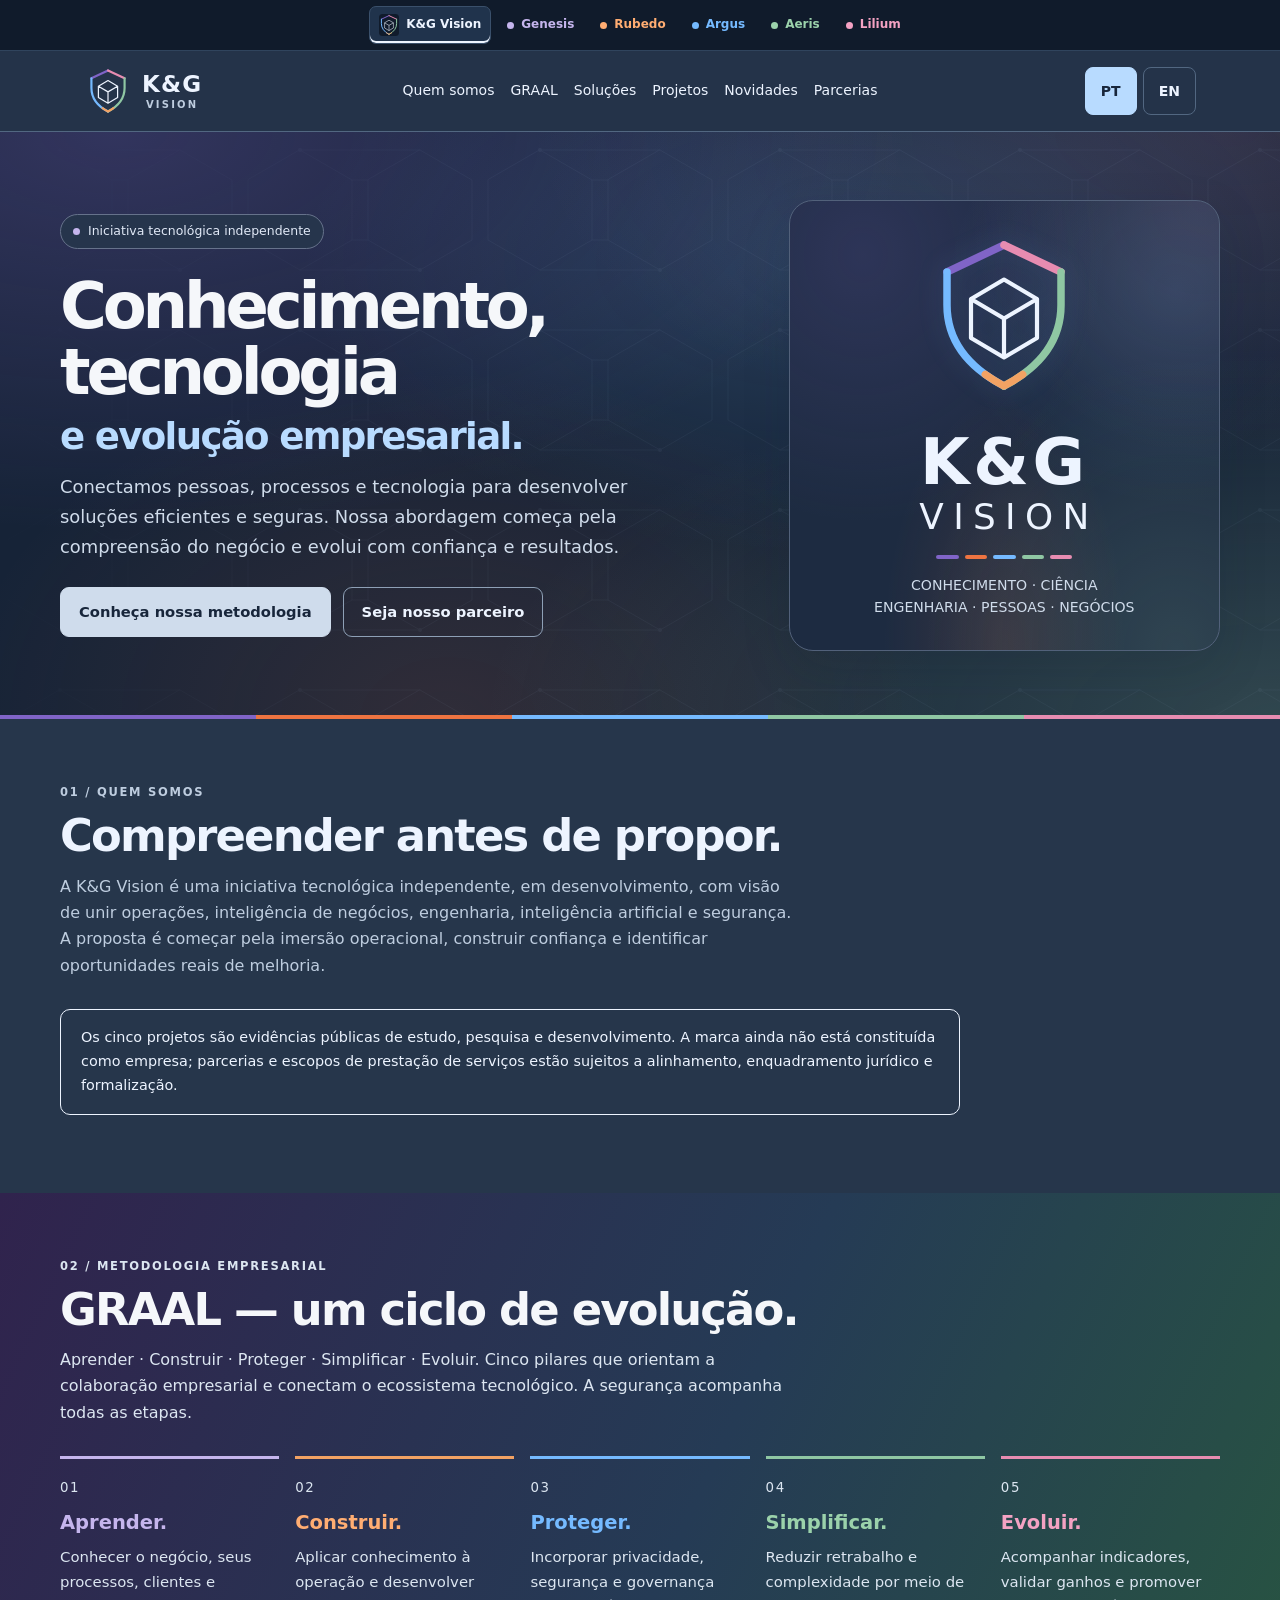
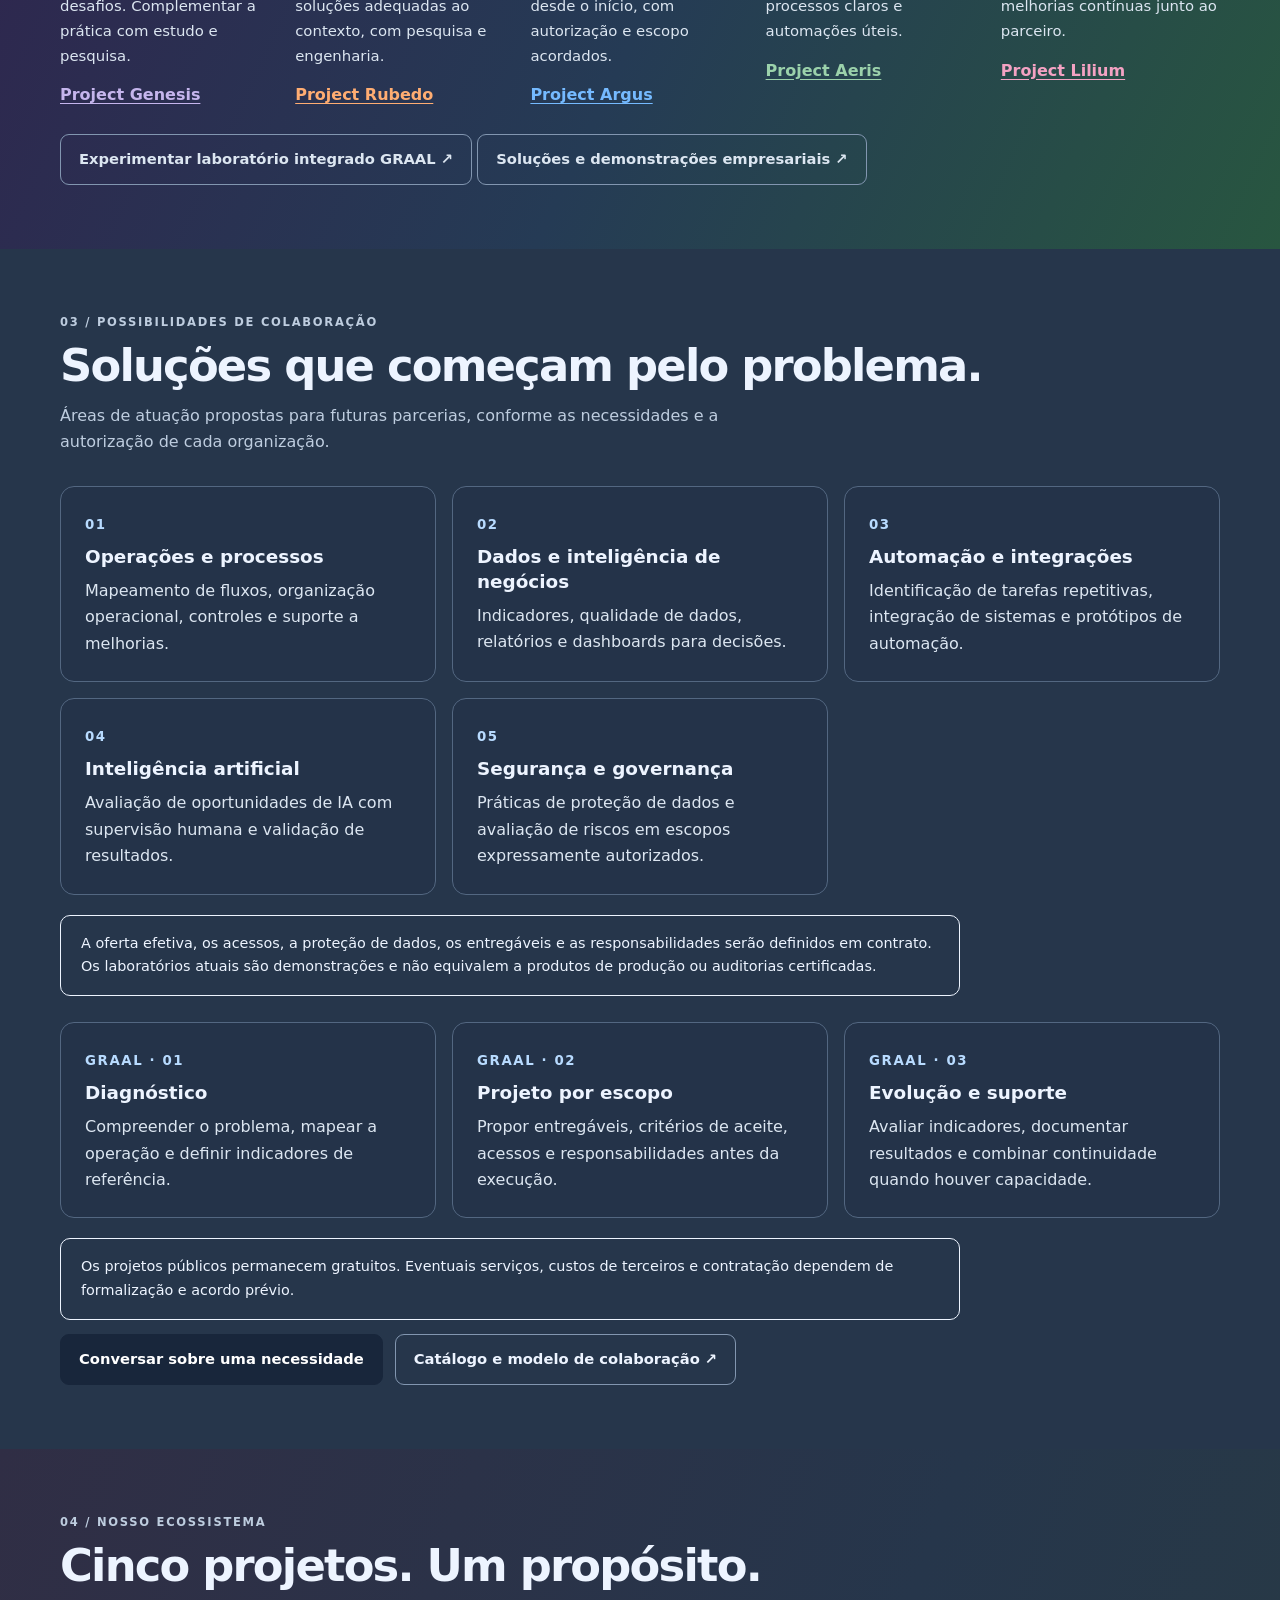
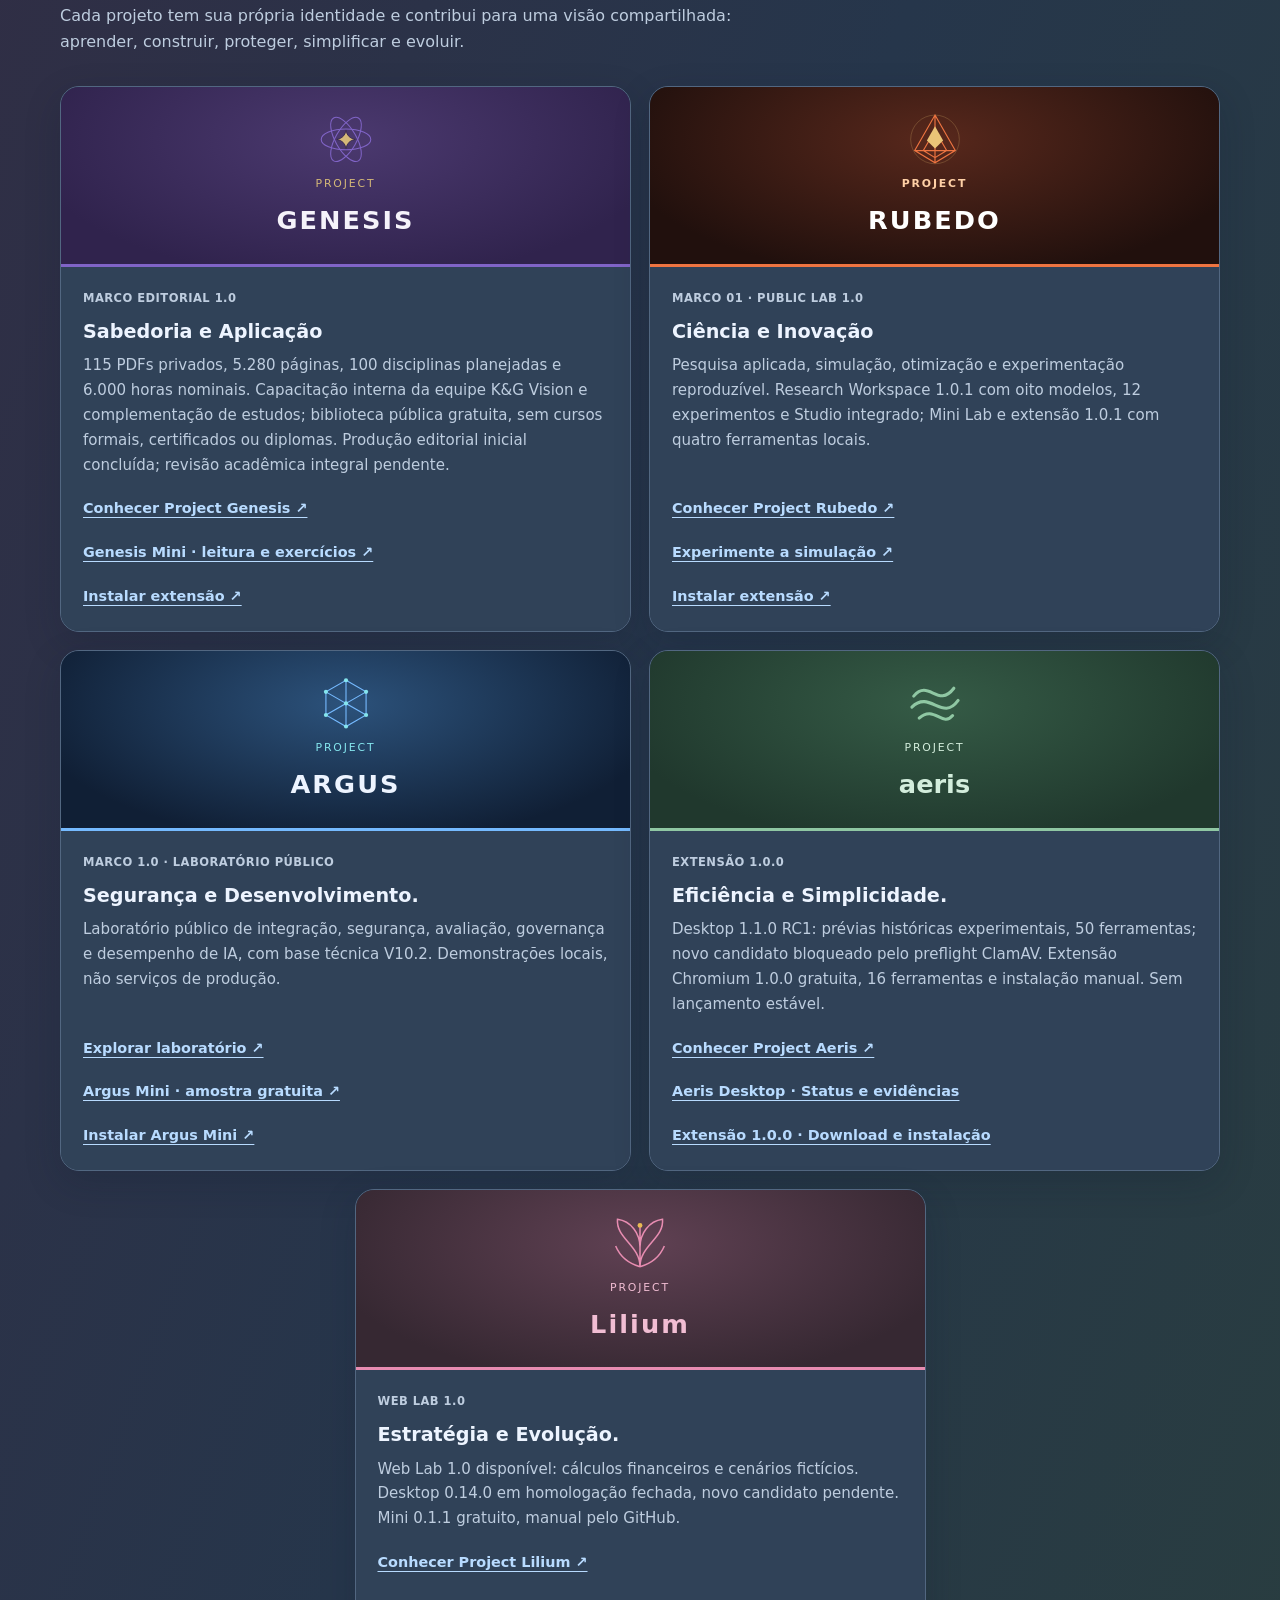
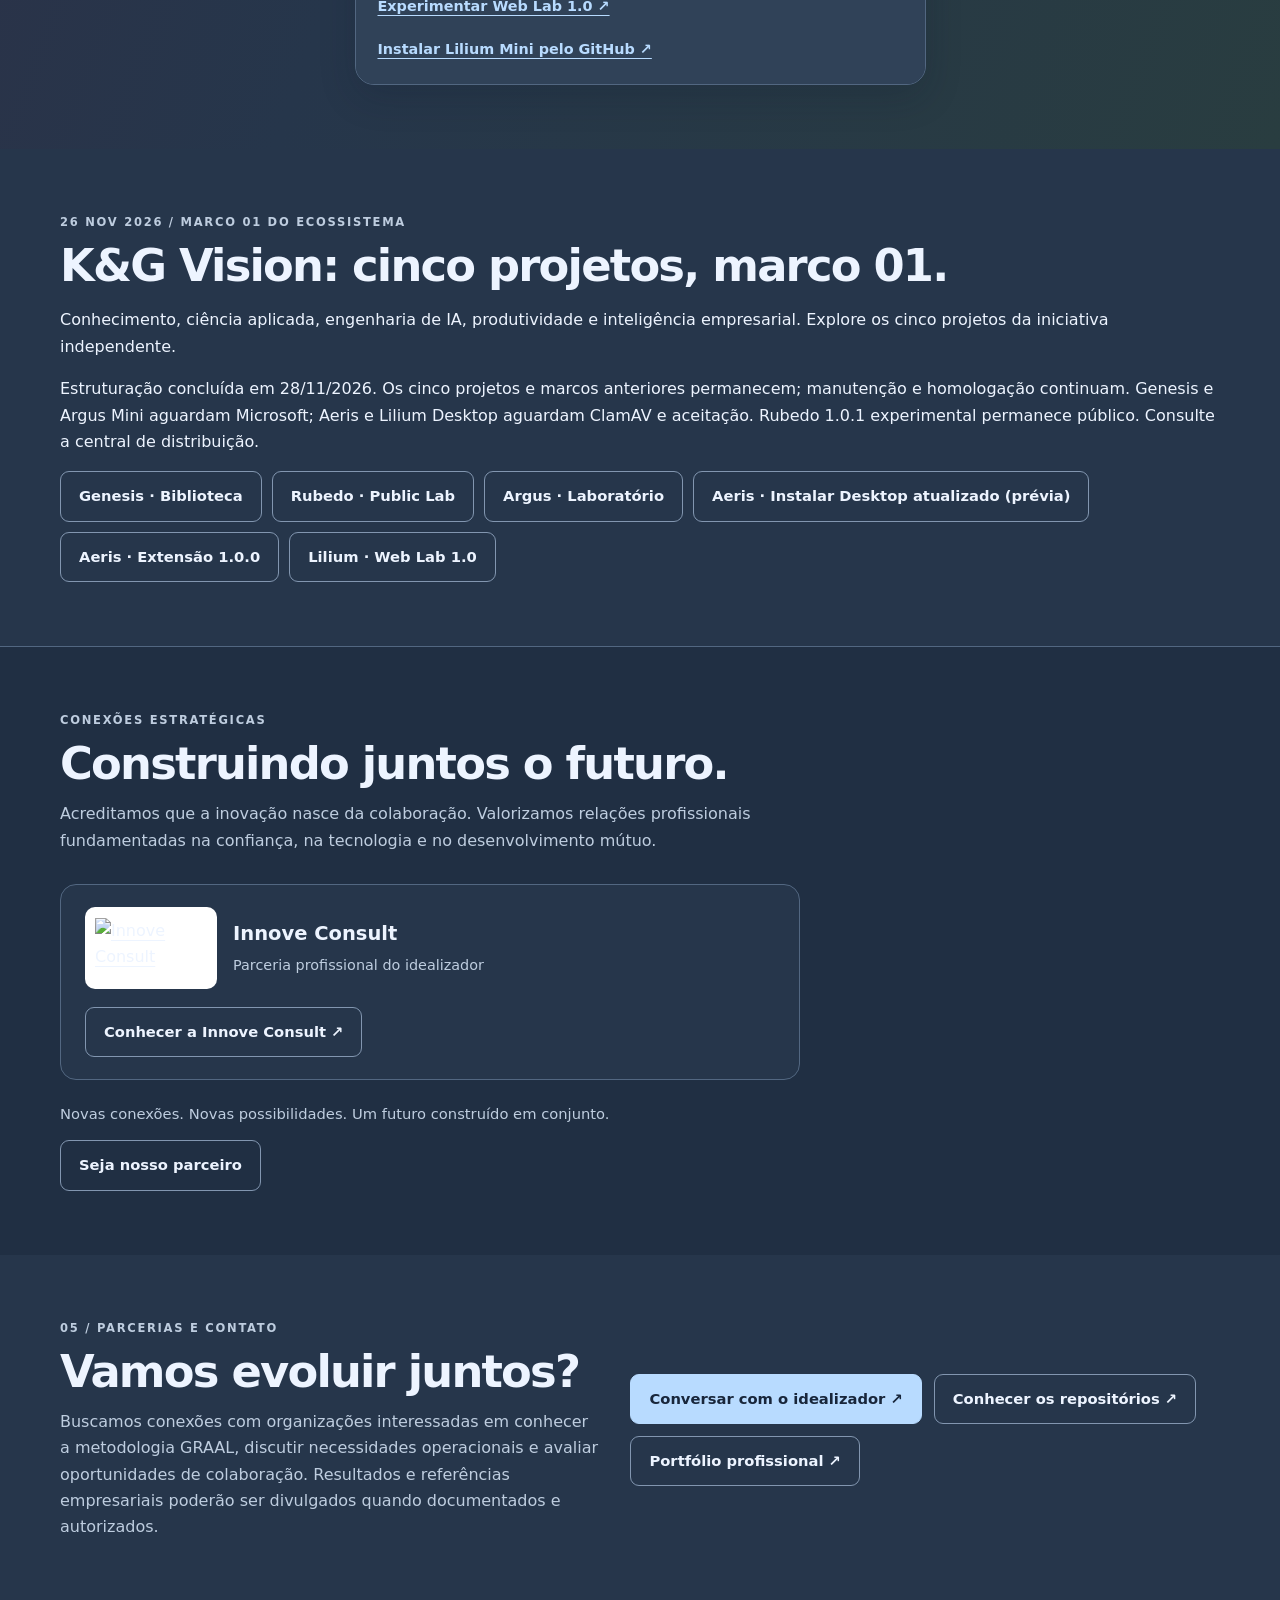
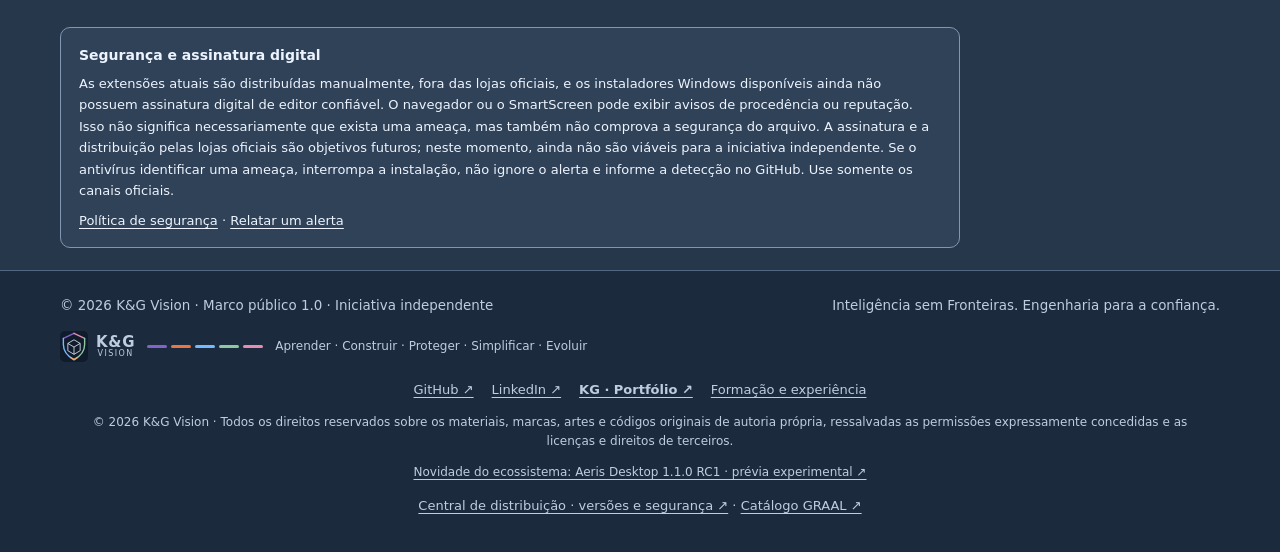
==== commit d477c88b: "docs: synchronize Genesis learning catalog and editorial cycle close" ====
--- a/index.html
+++ b/index.html
@@ -144,7 +144,7 @@
 <section id="graal" class="section purpose"><div class="wrap"><div class="eyebrow" data-pt="02 / Metodologia empresarial" data-en="02 / Business methodology">02 / Metodologia empresarial</div><h2 data-pt="GRAAL — um ciclo de evolução." data-en="GRAAL — a cycle of evolution.">GRAAL — um ciclo de evolução.</h2><p class="intro" data-pt="Aprender · Construir · Proteger · Simplificar · Evoluir. Cinco pilares que orientam a colaboração empresarial e conectam o ecossistema tecnológico. A segurança acompanha todas as etapas." data-en="Learn · Build · Protect · Simplify · Evolve. Five pillars guide business collaboration and connect the technology ecosystem. Security accompanies every stage.">Aprender · Construir · Proteger · Simplificar · Evoluir. Cinco pilares que orientam a colaboração empresarial e conectam o ecossistema tecnológico. A segurança acompanha todas as etapas.</p><div class="principles"><div class="principle"><small>01</small><strong data-pt="Aprender." data-en="Learn.">Aprender.</strong><p data-pt="Conhecer o negócio, seus processos, clientes e desafios. Complementar a prática com estudo e pesquisa." data-en="Understand the business, processes, customers and challenges. Complement practice with study and research.">Conhecer o negócio, seus processos, clientes e desafios. Complementar a prática com estudo e pesquisa.</p><a href="https://kgasil.github.io/genesis/">Project Genesis</a></div><div class="principle"><small>02</small><strong data-pt="Construir." data-en="Build.">Construir.</strong><p data-pt="Aplicar conhecimento à operação e desenvolver soluções adequadas ao contexto, com pesquisa e engenharia." data-en="Apply knowledge to operations and build context-appropriate solutions through research and engineering.">Aplicar conhecimento à operação e desenvolver soluções adequadas ao contexto, com pesquisa e engenharia.</p><a href="https://kgasil.github.io/rubedo/">Project Rubedo</a></div><div class="principle"><small>03</small><strong data-pt="Proteger." data-en="Protect.">Proteger.</strong><p data-pt="Incorporar privacidade, segurança e governança desde o início, com autorização e escopo acordados." data-en="Embed privacy, security and governance from the start, within authorized and agreed scope.">Incorporar privacidade, segurança e governança desde o início, com autorização e escopo acordados.</p><a href="https://kgasil.github.io/argus/">Project Argus</a></div><div class="principle"><small>04</small><strong data-pt="Simplificar." data-en="Simplify.">Simplificar.</strong><p data-pt="Reduzir retrabalho e complexidade por meio de processos claros e automações úteis." data-en="Reduce rework and complexity through clear processes and useful automation.">Reduzir retrabalho e complexidade por meio de processos claros e automações úteis.</p><a href="https://kgasil.github.io/aeris/">Project Aeris</a></div><div class="principle"><small>05</small><strong data-pt="Evoluir." data-en="Evolve.">Evoluir.</strong><p data-pt="Acompanhar indicadores, validar ganhos e promover melhorias contínuas junto ao parceiro." data-en="Track metrics, validate improvements and evolve continuously with the partner.">Acompanhar indicadores, validar ganhos e promover melhorias contínuas junto ao parceiro.</p><a href="https://kgasil.github.io/lilium/">Project Lilium</a></div></div><p style="margin:26px 0 0"><a class="btn" href="https://kgasil.github.io/graal/" data-pt="Experimentar laboratório integrado GRAAL ↗" data-en="Try the GRAAL integrated lab ↗">Experimentar laboratório integrado GRAAL ↗</a> <a class="btn" href="https://kgasil.github.io/graal/#services" data-pt="Soluções e demonstrações empresariais ↗" data-en="Business solutions and demonstrations ↗">Soluções e demonstrações empresariais ↗</a></p></div></section>
 <section id="solucoes" class="section"><div class="wrap"><div class="eyebrow" data-pt="03 / Possibilidades de colaboração" data-en="03 / Collaboration opportunities">03 / Possibilidades de colaboração</div><h2 data-pt="Soluções que começam pelo problema." data-en="Solutions that start with the problem.">Soluções que começam pelo problema.</h2><p class="intro" data-pt="Áreas de atuação propostas para futuras parcerias, conforme as necessidades e a autorização de cada organização." data-en="Proposed areas for future partnerships, subject to each organization's needs and authorization.">Áreas de atuação propostas para futuras parcerias, conforme as necessidades e a autorização de cada organização.</p><div class="kg-business-grid"><article class="kg-business-card"><small>01</small><h3 data-pt="Operações e processos" data-en="Operations and processes">Operações e processos</h3><p data-pt="Mapeamento de fluxos, organização operacional, controles e suporte a melhorias." data-en="Workflow mapping, operational organization, controls and improvement support.">Mapeamento de fluxos, organização operacional, controles e suporte a melhorias.</p></article><article class="kg-business-card"><small>02</small><h3 data-pt="Dados e inteligência de negócios" data-en="Data and business intelligence">Dados e inteligência de negócios</h3><p data-pt="Indicadores, qualidade de dados, relatórios e dashboards para decisões." data-en="Metrics, data quality, reports and dashboards for decisions.">Indicadores, qualidade de dados, relatórios e dashboards para decisões.</p></article><article class="kg-business-card"><small>03</small><h3 data-pt="Automação e integrações" data-en="Automation and integrations">Automação e integrações</h3><p data-pt="Identificação de tarefas repetitivas, integração de sistemas e protótipos de automação." data-en="Identification of repetitive tasks, system integration and automation prototypes.">Identificação de tarefas repetitivas, integração de sistemas e protótipos de automação.</p></article><article class="kg-business-card"><small>04</small><h3 data-pt="Inteligência artificial" data-en="Artificial intelligence">Inteligência artificial</h3><p data-pt="Avaliação de oportunidades de IA com supervisão humana e validação de resultados." data-en="Evaluation of AI opportunities with human oversight and results validation.">Avaliação de oportunidades de IA com supervisão humana e validação de resultados.</p></article><article class="kg-business-card"><small>05</small><h3 data-pt="Segurança e governança" data-en="Security and governance">Segurança e governança</h3><p data-pt="Práticas de proteção de dados e avaliação de riscos em escopos expressamente autorizados." data-en="Data protection practices and risk assessment within expressly authorized scopes.">Práticas de proteção de dados e avaliação de riscos em escopos expressamente autorizados.</p></article></div><p class="kg-business-note" data-pt="A oferta efetiva, os acessos, a proteção de dados, os entregáveis e as responsabilidades serão definidos em contrato. Os laboratórios atuais são demonstrações e não equivalem a produtos de produção ou auditorias certificadas." data-en="Actual services, access, data protection, deliverables and responsibilities will be defined in a contract. Current labs are demonstrations, not production products or certified audits.">A oferta efetiva, os acessos, a proteção de dados, os entregáveis e as responsabilidades serão definidos em contrato. Os laboratórios atuais são demonstrações e não equivalem a produtos de produção ou auditorias certificadas.</p><div class="kg-business-grid"><article class="kg-business-card"><small>GRAAL · 01</small><h3 data-pt="Diagnóstico" data-en="Discovery">Diagnóstico</h3><p data-pt="Compreender o problema, mapear a operação e definir indicadores de referência." data-en="Understand the problem, map operations and define baseline metrics.">Compreender o problema, mapear a operação e definir indicadores de referência.</p></article><article class="kg-business-card"><small>GRAAL · 02</small><h3 data-pt="Projeto por escopo" data-en="Scoped project">Projeto por escopo</h3><p data-pt="Propor entregáveis, critérios de aceite, acessos e responsabilidades antes da execução." data-en="Propose deliverables, acceptance criteria, access and responsibilities before delivery.">Propor entregáveis, critérios de aceite, acessos e responsabilidades antes da execução.</p></article><article class="kg-business-card"><small>GRAAL · 03</small><h3 data-pt="Evolução e suporte" data-en="Improvement and support">Evolução e suporte</h3><p data-pt="Avaliar indicadores, documentar resultados e combinar continuidade quando houver capacidade." data-en="Evaluate metrics, document results and agree on ongoing support where capacity permits.">Avaliar indicadores, documentar resultados e combinar continuidade quando houver capacidade.</p></article></div><p class="kg-business-note" data-pt="Os projetos públicos permanecem gratuitos. Eventuais serviços, custos de terceiros e contratação dependem de formalização e acordo prévio." data-en="Public projects remain free. Any services, third-party costs and engagement depend on formalization and prior agreement.">Os projetos públicos permanecem gratuitos. Eventuais serviços, custos de terceiros e contratação dependem de formalização e acordo prévio.</p><div class="actions"><a class="btn primary" href="#contato" data-pt="Conversar sobre uma necessidade" data-en="Discuss a business need">Conversar sobre uma necessidade</a><a class="btn" href="https://github.com/Kgasil/kgasil.github.io/blob/main/docs/commercial-model-stage-05.md" data-pt="Catálogo e modelo de colaboração ↗" data-en="Service catalog and collaboration model ↗">Catálogo e modelo de colaboração ↗</a></div></div></section>
 <section id="projetos" class="section"><div class="wrap"><div class="eyebrow" data-pt="04 / Nosso ecossistema" data-en="04 / Our ecosystem">04 / Nosso ecossistema</div><h2 data-pt="Cinco projetos. Um propósito." data-en="Five projects. One purpose.">Cinco projetos. Um propósito.</h2><p class="intro" data-pt="Cada projeto tem sua própria identidade e contribui para uma visão compartilhada: aprender, construir, proteger, simplificar e evoluir." data-en="Each project has its own identity and contributes to a shared vision: learn, build, protect, simplify and evolve.">Cada projeto tem sua própria identidade e contribui para uma visão compartilhada: aprender, construir, proteger, simplificar e evoluir.</p><div class="projects">
-<article id="genesis-preview" class="project"><div class="project-top genesis"><svg viewBox="0 0 140 140" aria-hidden="true"><g fill="none" stroke="#8064C7" stroke-width="2.4"><ellipse cx="70" cy="70" rx="57" ry="24"/><ellipse cx="70" cy="70" rx="57" ry="24" transform="rotate(60 70 70)"/><ellipse cx="70" cy="70" rx="57" ry="24" transform="rotate(-60 70 70)"/></g><path d="M70 49Q73 67 91 70Q73 73 70 91Q67 73 49 70Q67 67 70 49Z" fill="#D4B878" stroke="#30234D" stroke-width="2"/></svg><small>PROJECT</small><strong>GENESIS</strong></div><div class="project-body"><div class="phase" data-pt="MARCO EDITORIAL 1.0" data-en="EDITORIAL MILESTONE 1.0">MARCO EDITORIAL 1.0</div><h3 data-pt="Sabedoria e Aplicação" data-en="Wisdom &amp; Application">Sabedoria e Aplicação</h3><p data-pt="Acervo editorial original de 75 PDFs privados e expansão de 40 edições privadas em revisão. Biblioteca pública com 11 áreas, mini laboratórios e desafios. Sem cursos ou certificados." data-en="Original collection of 75 private PDFs and 40 private expansion editions under review. Public library with 11 areas, mini labs and challenges. No courses or certificates.">Acervo editorial original de 75 PDFs privados e expansão de 40 edições privadas em revisão. Biblioteca pública com 11 áreas, mini laboratórios e desafios. Sem cursos ou certificados.</p><div class="project-links"><a href="https://kgasil.github.io/genesis/" data-pt="Conhecer Project Genesis ↗" data-en="Explore Project Genesis ↗">Conhecer Project Genesis ↗</a><a href="https://kgasil.github.io/genesis/mini/" data-pt="Genesis Mini · leitura e exercícios ↗" data-en="Genesis Mini · reading and exercises ↗">Genesis Mini · leitura e exercícios ↗</a><a href="https://kgasil.github.io/genesis/#instalar-extensao" data-pt="Instalar extensão ↗" data-en="Install extension ↗">Instalar extensão ↗</a></div></div></article>
+<article id="genesis-preview" class="project"><div class="project-top genesis"><svg viewBox="0 0 140 140" aria-hidden="true"><g fill="none" stroke="#8064C7" stroke-width="2.4"><ellipse cx="70" cy="70" rx="57" ry="24"/><ellipse cx="70" cy="70" rx="57" ry="24" transform="rotate(60 70 70)"/><ellipse cx="70" cy="70" rx="57" ry="24" transform="rotate(-60 70 70)"/></g><path d="M70 49Q73 67 91 70Q73 73 70 91Q67 73 49 70Q67 67 70 49Z" fill="#D4B878" stroke="#30234D" stroke-width="2"/></svg><small>PROJECT</small><strong>GENESIS</strong></div><div class="project-body"><div class="phase" data-pt="MARCO EDITORIAL 1.0" data-en="EDITORIAL MILESTONE 1.0">MARCO EDITORIAL 1.0</div><h3 data-pt="Sabedoria e Aplicação" data-en="Wisdom &amp; Application">Sabedoria e Aplicação</h3><p data-pt="115 PDFs privados, 5.280 páginas, 100 disciplinas planejadas e 6.000 horas nominais. Capacitação interna da equipe K&amp;G Vision e complementação de estudos; biblioteca pública gratuita, sem cursos formais, certificados ou diplomas. Produção editorial inicial concluída; revisão acadêmica integral pendente." data-en="115 private PDFs, 5,280 pages, 100 planned subjects and 6,000 nominal hours. Internal K&amp;G Vision team development and supplementary learning; free public library, no formal courses, certificates or diplomas. Initial editorial production complete; full academic review pending.">115 PDFs privados, 5.280 páginas, 100 disciplinas planejadas e 6.000 horas nominais. Capacitação interna da equipe K&amp;G Vision e complementação de estudos; biblioteca pública gratuita, sem cursos formais, certificados ou diplomas. Produção editorial inicial concluída; revisão acadêmica integral pendente.</p><div class="project-links"><a href="https://kgasil.github.io/genesis/" data-pt="Conhecer Project Genesis ↗" data-en="Explore Project Genesis ↗">Conhecer Project Genesis ↗</a><a href="https://kgasil.github.io/genesis/mini/" data-pt="Genesis Mini · leitura e exercícios ↗" data-en="Genesis Mini · reading and exercises ↗">Genesis Mini · leitura e exercícios ↗</a><a href="https://kgasil.github.io/genesis/#instalar-extensao" data-pt="Instalar extensão ↗" data-en="Install extension ↗">Instalar extensão ↗</a></div></div></article>
 <article id="rubedo-preview" class="project"><div class="project-top rubedo" style="background:radial-gradient(ellipse at 50% 30%,#58281c,#21100d 80%);border-bottom-color:#EE7441"><svg viewBox="0 0 120 120" aria-hidden="true"><circle cx="60" cy="60" r="48" fill="none" stroke="#EAC477" opacity=".45"/><path d="M60 12L100 82L60 106L20 82Z M60 12V106M20 82L100 82M60 42L83 82L60 96L37 82Z" fill="none" stroke="#EE7441" stroke-width="2.3"/><path d="M60 34L76 62L60 78L44 62Z" fill="#EAC477"/></svg><small style="color:#FFD0A6!important;-webkit-text-fill-color:#FFD0A6!important;opacity:1!important;font-weight:750">PROJECT</small><strong style="color:#FFFFFF!important;-webkit-text-fill-color:#FFFFFF!important;opacity:1!important;font-weight:800">RUBEDO</strong></div><div class="project-body"><div class="phase" data-pt="MARCO 01 · PUBLIC LAB 1.0" data-en="MILESTONE 01 · PUBLIC LAB 1.0">MARCO 01 · PUBLIC LAB 1.0</div><h3 data-pt="Ciência e Inovação" data-en="Science &amp; Innovation">Ciência e Inovação</h3><p data-pt="Pesquisa aplicada, simulação, otimização e experimentação reproduzível. Research Workspace 1.0.1 com oito modelos, 12 experimentos e Studio integrado; Mini Lab e extensão 1.0.1 com quatro ferramentas locais." data-en="Applied research, simulation, optimization and reproducible experimentation. Research Workspace 1.0.1 with eight models, 12 experiments and integrated Studio; Mini Lab and extension 1.0.1 with four local tools.">Pesquisa aplicada, simulação, otimização e experimentação reproduzível. Research Workspace 1.0.1 com oito modelos, 12 experimentos e Studio integrado; Mini Lab e extensão 1.0.1 com quatro ferramentas locais.</p><div class="project-links"><a href="https://kgasil.github.io/rubedo/" data-pt="Conhecer Project Rubedo ↗" data-en="Explore Project Rubedo ↗">Conhecer Project Rubedo ↗</a><a href="https://kgasil.github.io/rubedo/#experimente" data-pt="Experimente a simulação ↗" data-en="Try the simulation ↗">Experimente a simulação ↗</a><a href="https://kgasil.github.io/rubedo/#instalar" data-pt="Instalar extensão ↗" data-en="Install extension ↗">Instalar extensão ↗</a></div></div></article>
 <article id="vision-preview" class="project"><div class="project-top vision"><svg viewBox="0 0 100 100" aria-hidden="true"><path d="M50 12L83 31V69L50 88L17 69V31Z M17 31L50 50L83 31M50 50V88M50 12V50M17 69L50 50L83 69" fill="none" stroke="#75BAFF" stroke-width="1.8"/><g fill="#85E5ED"><circle cx="50" cy="12" r="3.4"/><circle cx="83" cy="31" r="3.4"/><circle cx="83" cy="69" r="3.4"/><circle cx="50" cy="88" r="3.4"/><circle cx="17" cy="69" r="3.4"/><circle cx="17" cy="31" r="3.4"/><circle cx="50" cy="50" r="3.4"/></g></svg><small>PROJECT</small><strong>ARGUS</strong></div><div class="project-body"><div class="phase" data-pt="MARCO 1.0 · LABORATÓRIO PÚBLICO" data-en="1.0 MILESTONE · PUBLIC LAB">MARCO 1.0 · LABORATÓRIO PÚBLICO</div><h3 data-pt="Segurança e Desenvolvimento." data-en="Security and Development.">Segurança e Desenvolvimento.</h3><p data-pt="Laboratório público de integração, segurança, avaliação, governança e desempenho de IA, com base técnica V10.2. Demonstrações locais, não serviços de produção." data-en="Public lab for AI integration, security, assurance, governance and performance, based on V10.2. Local demonstrations, not production services.">Laboratório público de integração, segurança, avaliação, governança e desempenho de IA, com base técnica V10.2. Demonstrações locais, não serviços de produção.</p><div class="project-links"><a href="https://kgasil.github.io/argus/" data-pt="Explorar laboratório ↗" data-en="Explore the laboratory ↗">Explorar laboratório ↗</a><a href="https://kgasil.github.io/argus/mini/" data-pt="Argus Mini · amostra gratuita ↗" data-en="Argus Mini · free sample ↗">Argus Mini · amostra gratuita ↗</a><a href="https://kgasil.github.io/argus/#instalar-extensao" data-pt="Instalar Argus Mini ↗" data-en="Install Argus Mini ↗">Instalar Argus Mini ↗</a></div></div></article>
 <article id="aeris-preview" class="project"><div class="project-top aeris"><svg viewBox="0 0 100 100" aria-hidden="true"><path d="M15 38C40 9 55 59 81 25M12 56C42 27 62 81 88 45M24 74C49 52 62 90 79 70" fill="none" stroke="#508D70" stroke-width="5" stroke-linecap="round"/></svg><small>PROJECT</small><strong style="letter-spacing:0">aeris</strong></div><div class="project-body"><div class="phase" data-pt="EXTENSÃO 1.0.0" data-en="EXTENSION 1.0.0">EXTENSÃO 1.0.0</div><h3 data-pt="Eficiência e Simplicidade." data-en="Efficiency &amp; Simplicity.">Eficiência e Simplicidade.</h3><p data-pt="Desktop 1.1.0 RC1: prévias históricas experimentais, 50 ferramentas; novo candidato bloqueado pelo preflight ClamAV. Extensão Chromium 1.0.0 gratuita, 16 ferramentas e instalação manual. Sem lançamento estável." data-en="Desktop 1.1.0 RC1: historical experimental previews, 50 tools; new candidate blocked by ClamAV preflight. Free Chromium extension 1.0.0, 16 tools and manual installation. No stable release.">Desktop 1.1.0 RC1: prévias históricas experimentais, 50 ferramentas; novo candidato bloqueado pelo preflight ClamAV. Extensão Chromium 1.0.0 gratuita, 16 ferramentas e instalação manual. Sem lançamento estável.</p><div class="project-links"><a href="https://kgasil.github.io/aeris/" data-pt="Conhecer Project Aeris ↗" data-en="Explore Project Aeris ↗">Conhecer Project Aeris ↗</a><a href="https://kgasil.github.io/aeris/#aeris-ai-setup" data-pt="Aeris Desktop · Status e evidências" data-en="Aeris Desktop · Status and evidence">Aeris Desktop · Status e evidências</a><a href="https://kgasil.github.io/aeris/extension-preview.html" data-pt="Extensão 1.0.0 · Download e instalação" data-en="Extension 1.0.0 · Download and installation">Extensão 1.0.0 · Download e instalação</a></div></div></article>
